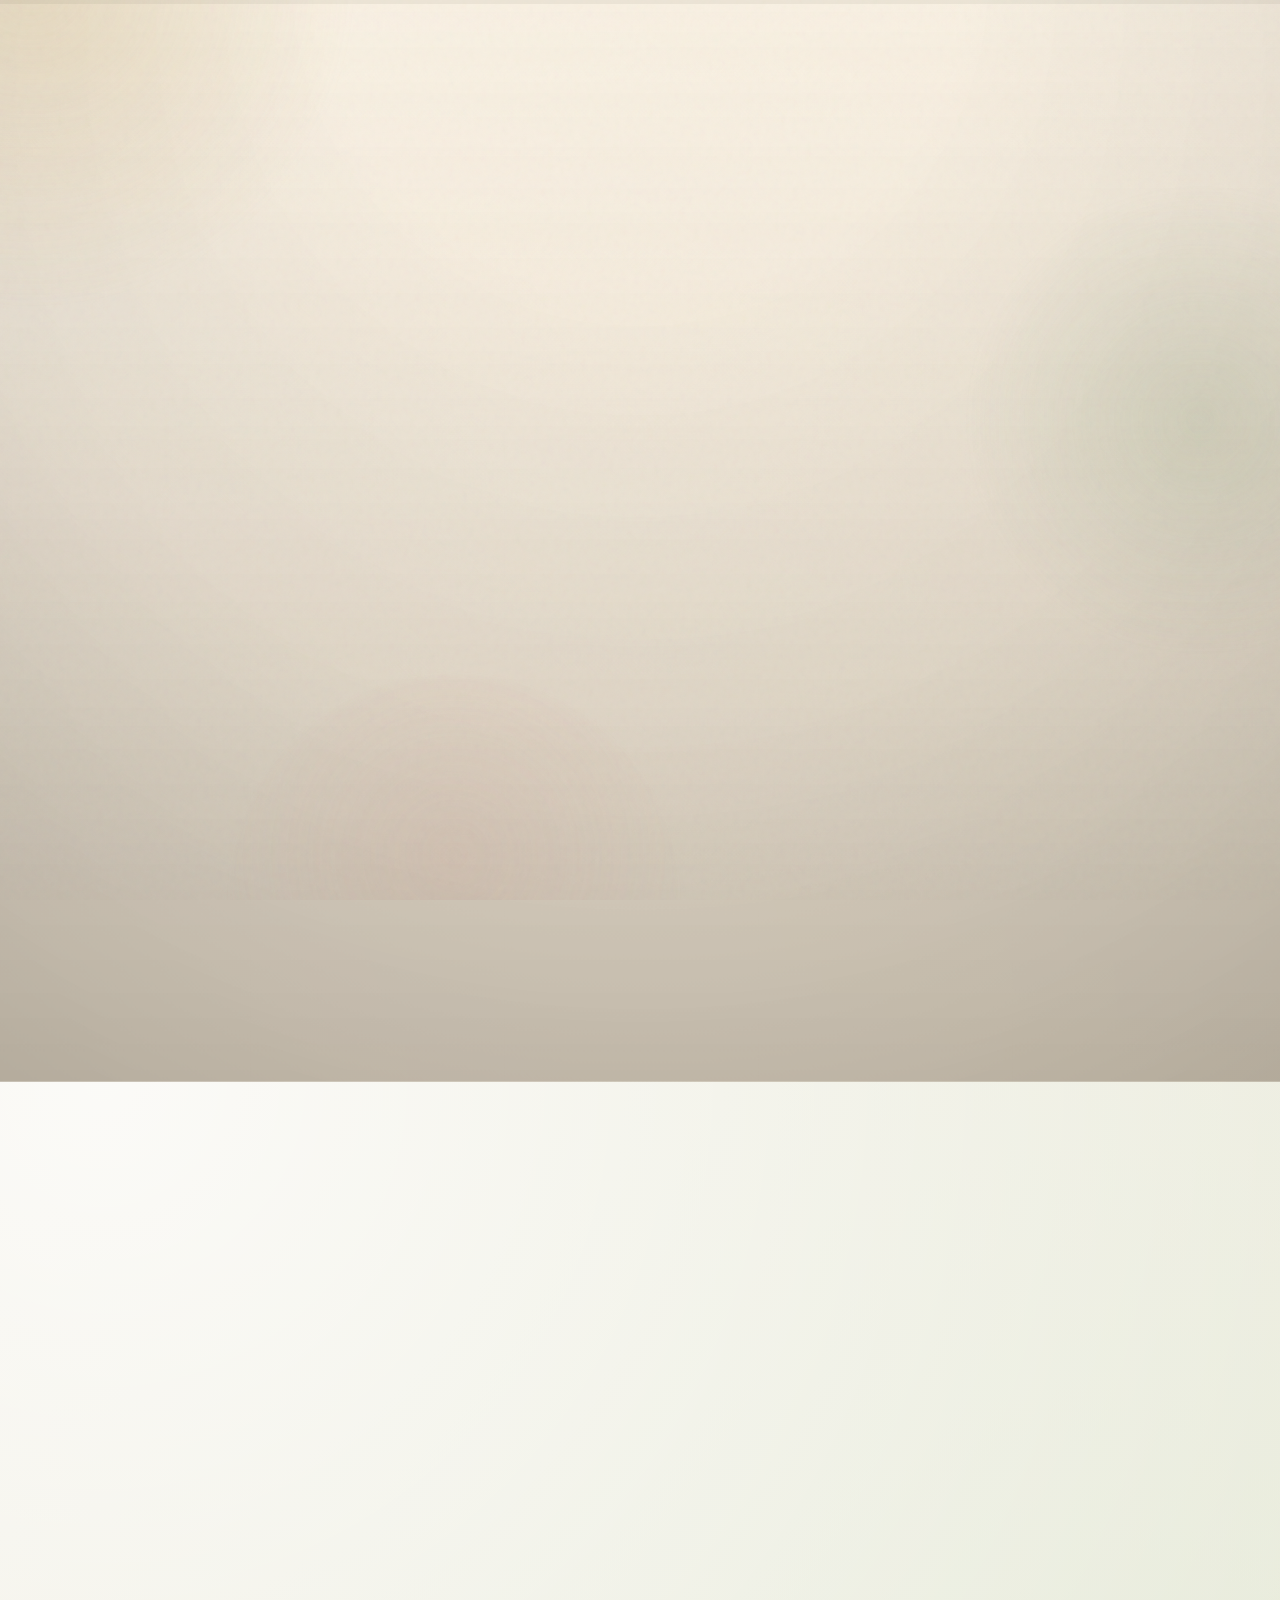
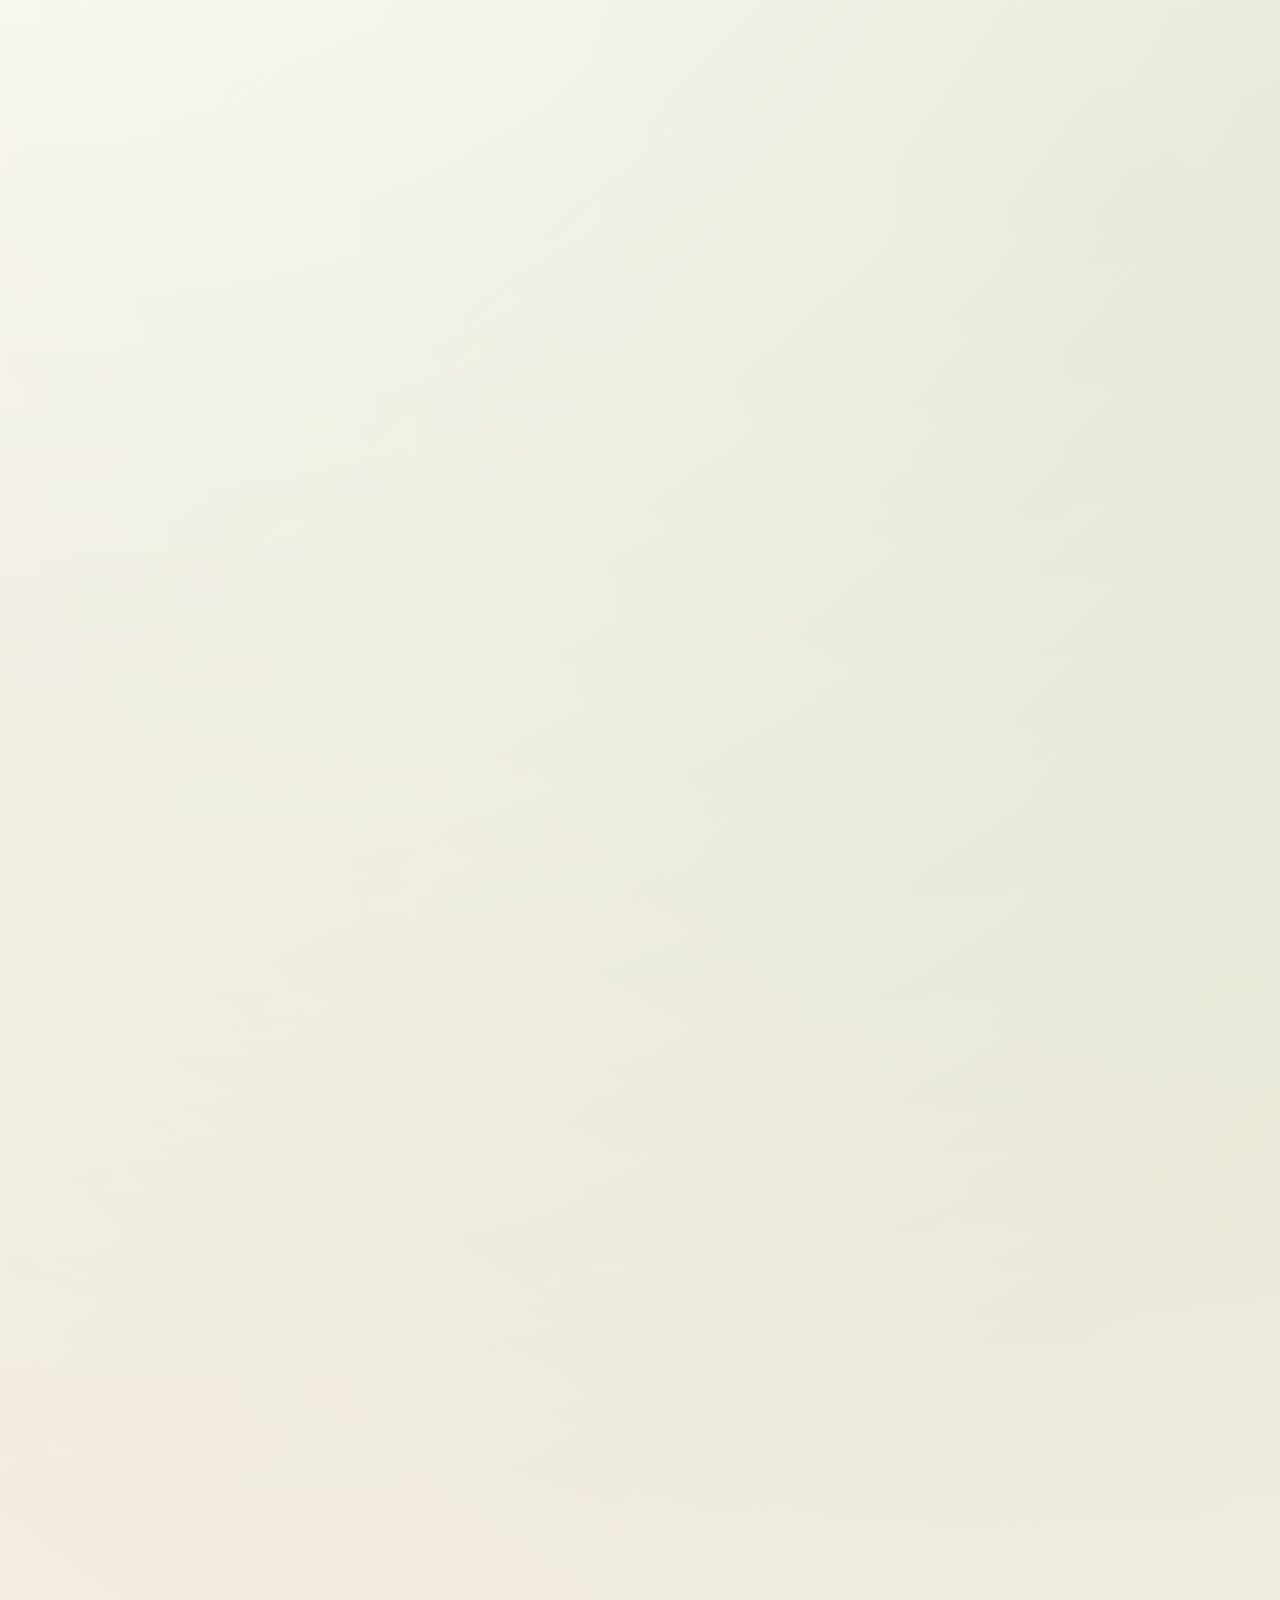
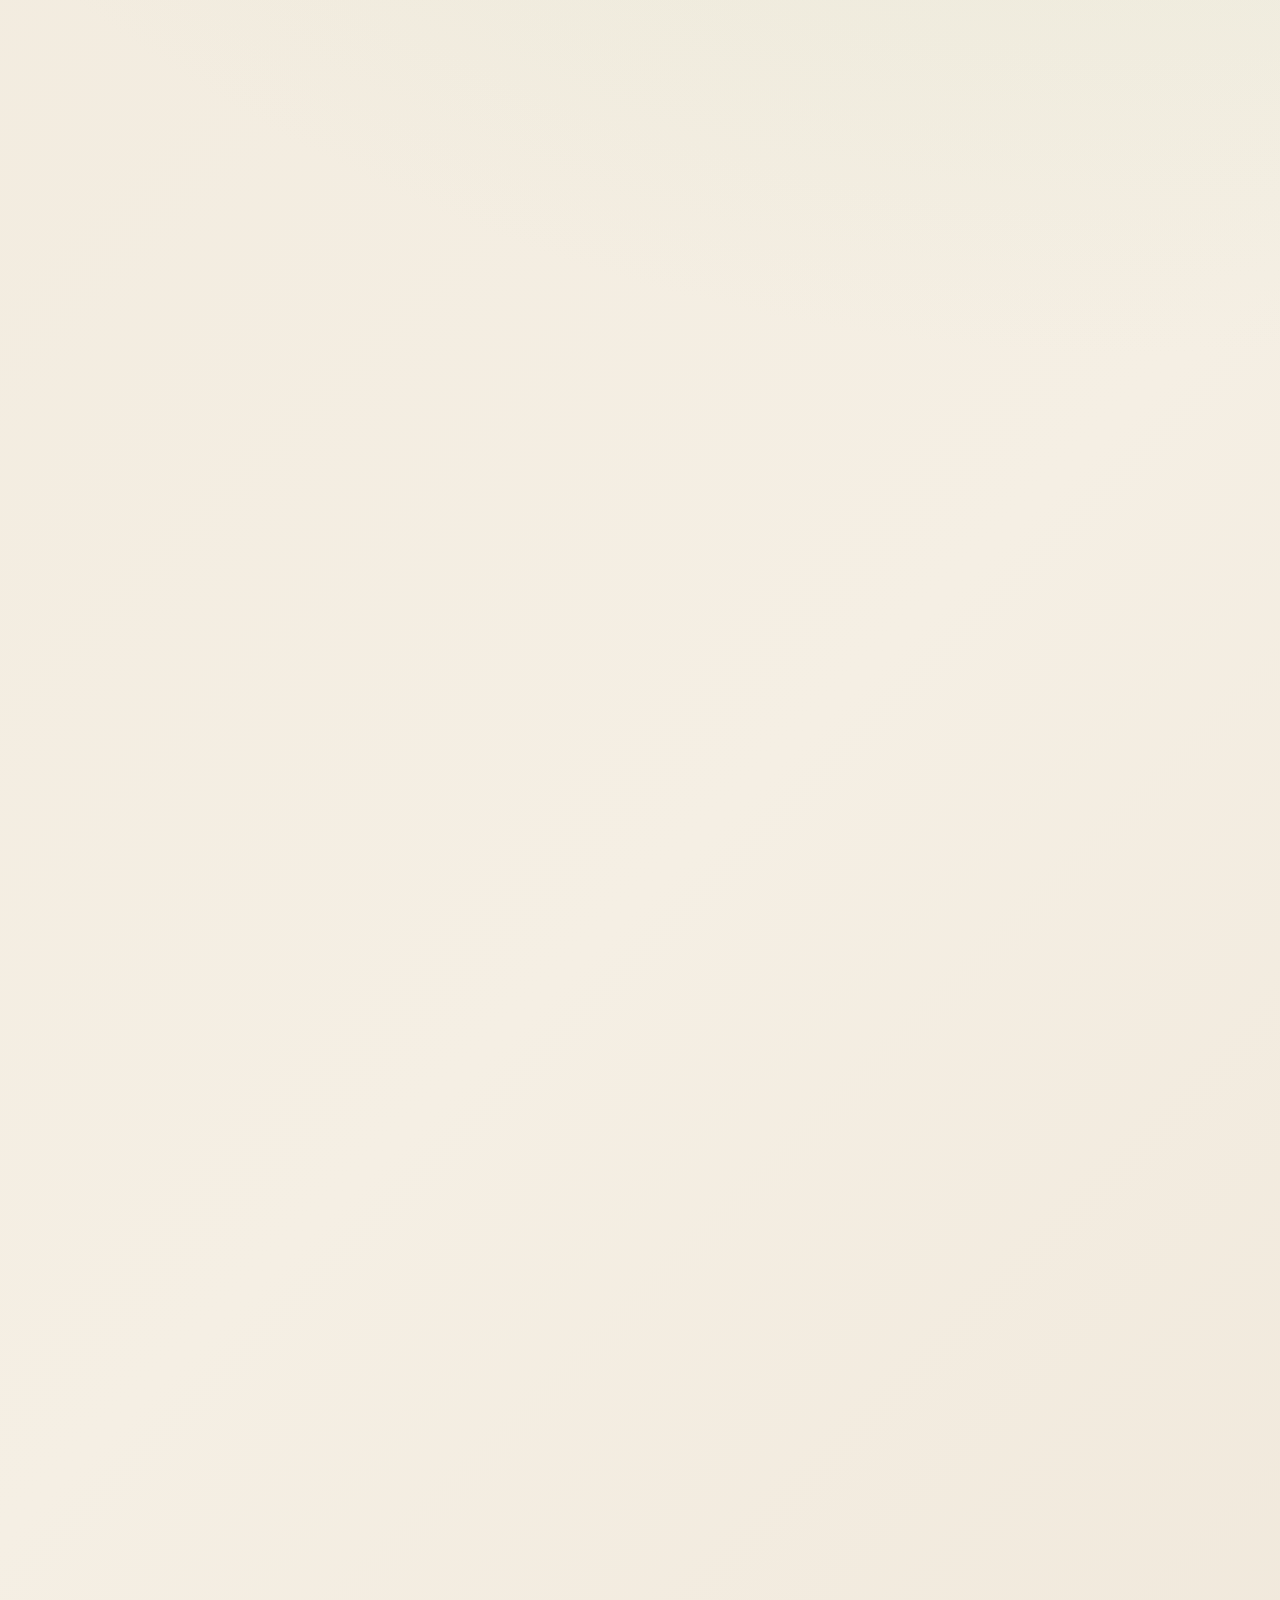
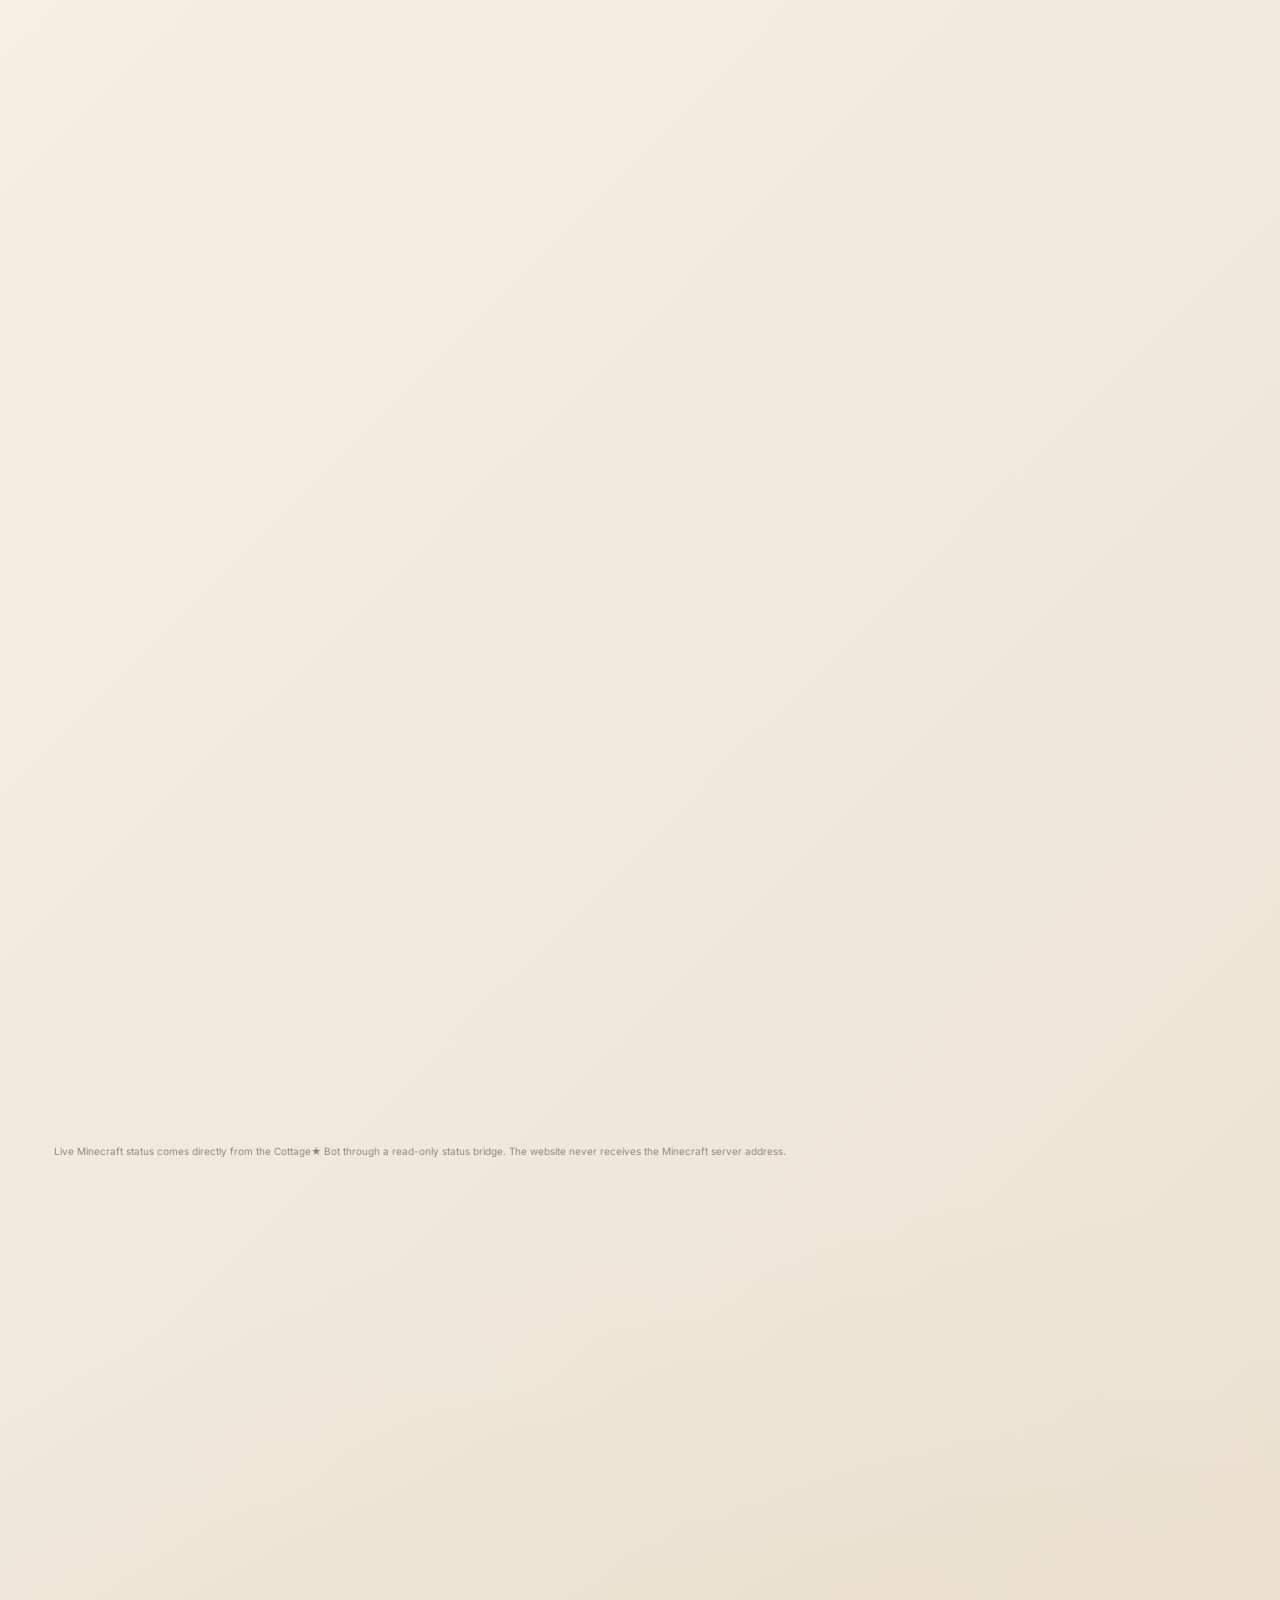
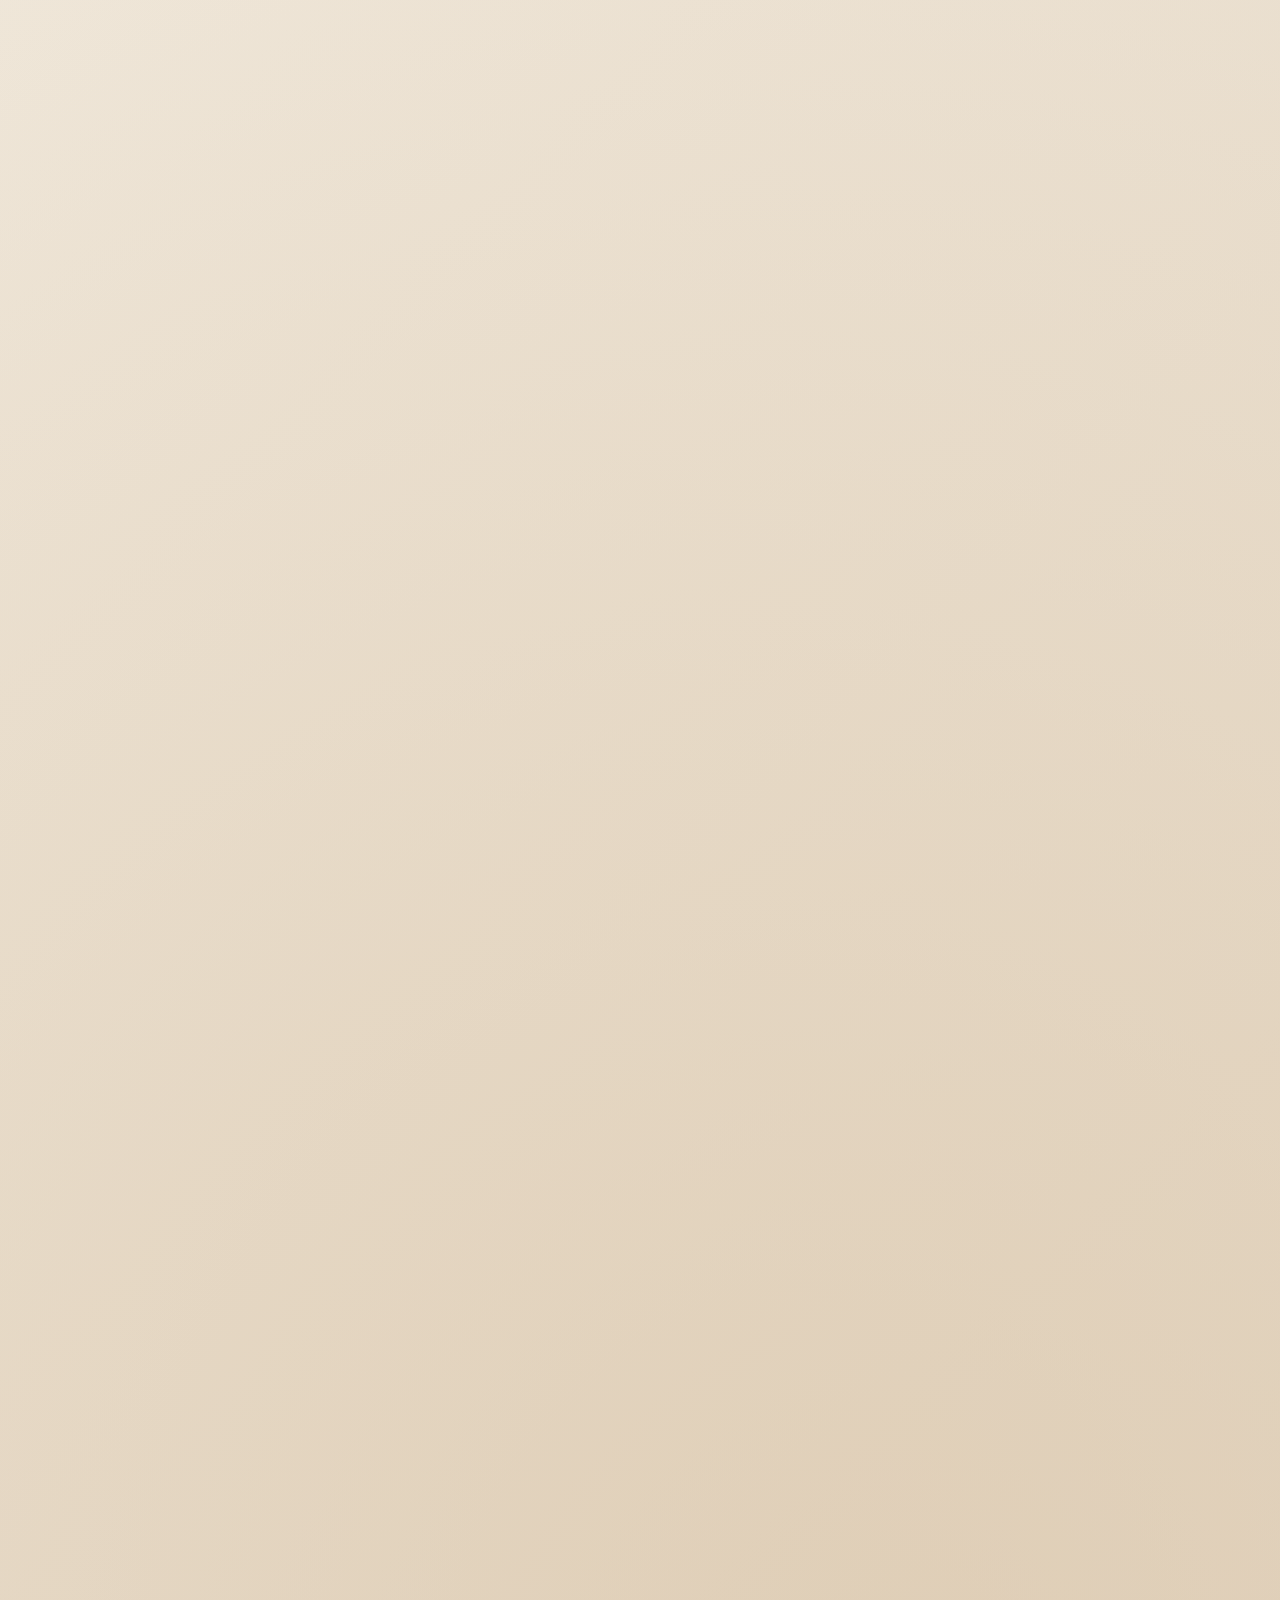
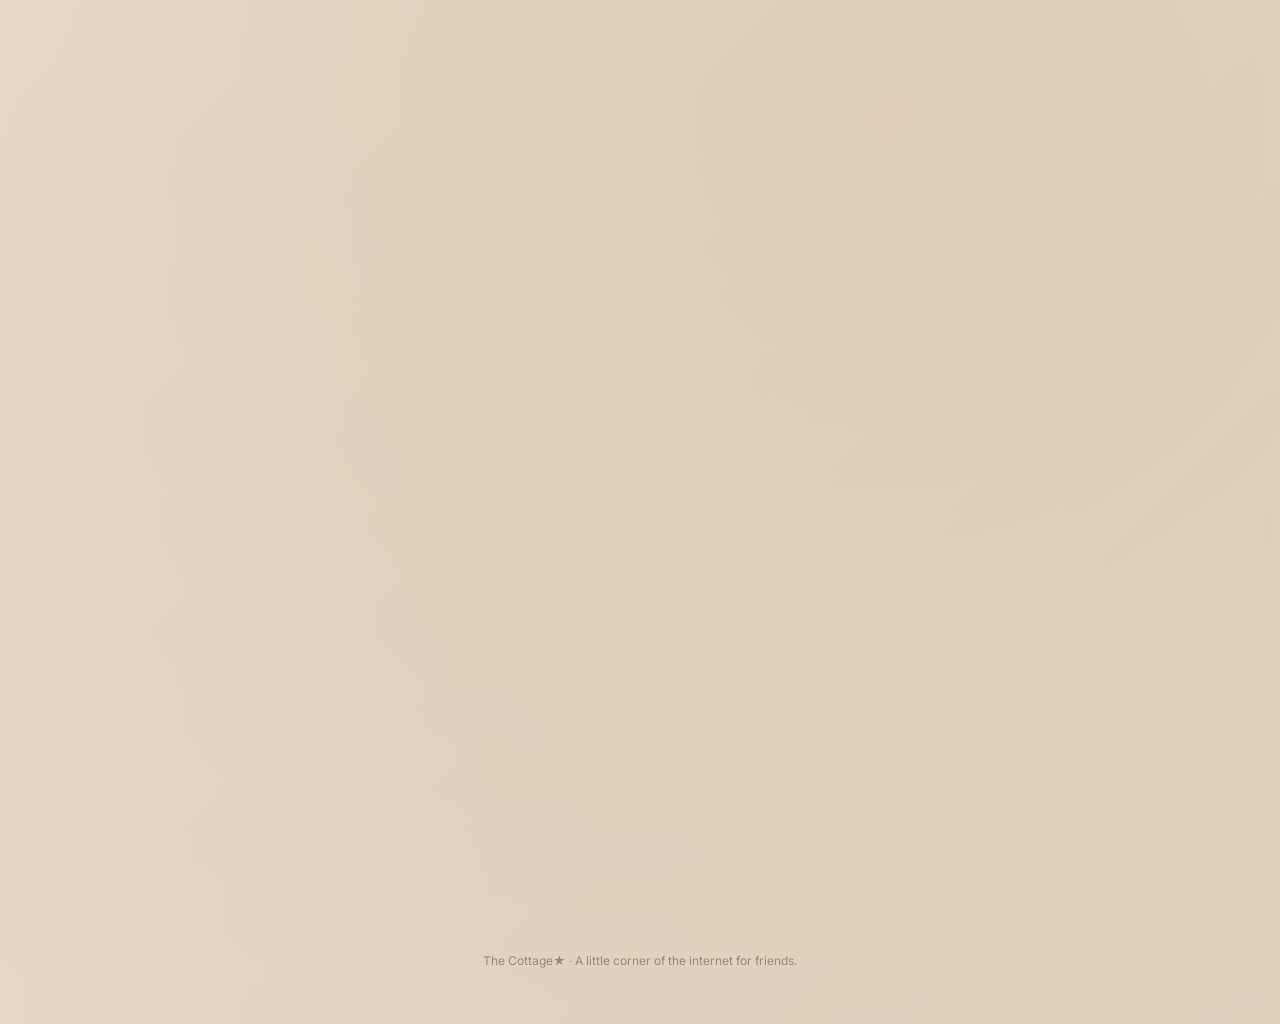
==== index.html @ e82a9387 "Fix literal newline in homepage head" ====
<!DOCTYPE html>
<html lang="en">
<head>
<meta charset="UTF-8"><meta name="viewport" content="width=device-width, initial-scale=1.0">
<meta name="description" content="The Cottage★ — an invite-only community of online friends.">
<meta name="theme-color" content="#efe7d7">
<meta name="cottage-status-api" content="https://the-cottage-bot.wisp.uno/api/status">
<meta property="og:title" content="The Cottage★"><meta property="og:description" content="A little corner of the internet for friends."><meta property="og:image" content="IMG_8048-modified.png">
<title>The Cottage★ — A Little Corner of the Internet</title>
<link rel="icon" type="image/png" href="IMG_8048-modified.png">
<link rel="preconnect" href="https://fonts.googleapis.com"><link rel="preconnect" href="https://fonts.gstatic.com" crossorigin>
<link href="https://fonts.googleapis.com/css2?family=Inter:wght@400;500;600;700;800&display=swap" rel="stylesheet">
<link rel="stylesheet" href="cottage.css">
</head>
<body>
<div class="page-bg" aria-hidden="true"></div><div class="orb-layer" aria-hidden="true"><div class="orb one"></div><div class="orb two"></div><div class="orb three"></div></div><div class="cursor-glow" aria-hidden="true"></div><div class="progress" aria-hidden="true"><span></span></div>
<div class="shell">
<nav class="topnav reveal" style="--delay:40ms"><a class="brand-mini" href="index.html"><img src="IMG_8048-modified.png" alt=""><span>The Cottage★</span></a><div class="navlinks"><a href="#about">About</a><a href="#life">Life</a><a href="#bot">Bot</a><a href="gallery.html">Gallery</a><a href="#smp">SMP</a><a href="#join" class="nav-pill">Join the Discord</a></div></nav>
<header class="hero"><div class="hero-inner">
<div class="hero-kicker reveal" style="--delay:100ms">Invite-only community</div>
<div class="hero-logo reveal" style="--delay:160ms"><img src="IMG_8048.jpg" alt="The Cottage★ logo"></div>
<h1 class="reveal" style="--delay:220ms"><span>The Cottage★</span></h1>
<p class="hero-copy reveal" style="--delay:280ms">A little corner of the internet for friends.<br>A private community where people from different places come together to <strong>talk, hang out, play, and make memories.</strong></p>
<div class="hero-actions reveal" style="--delay:360ms"><a class="btn primary" href="https://the-cottage.onrender.com/">Come inside <span class="arrow">→</span></a><a class="btn secondary" href="#about">Get to know the Cottage</a></div>
<p class="hero-note reveal" style="--delay:430ms">The Cottage★ is the home. The SMP is the backyard.</p>
</div></header>
<section class="section home-section" id="about">
  <div class="section-head reveal">
    <div><div class="eyebrow">The home</div><h2>What is The Cottage★?</h2></div>
    <p class="section-intro">Not a public server. Not a numbers game. A private corner of the internet built around the people who are here.</p>
  </div>

  <div class="paper story-card story-deep reveal" data-tilt style="--delay:120ms">
    <div class="story-grid">
      <div class="story-copy story-copy-deep">
        <div class="story-label reveal" style="--delay:180ms">It starts with the people.</div>
        <p class="reveal" style="--delay:220ms">The Cottage★ is primarily a friend group — an invite-only Discord community made up of people from different backgrounds, places, cultures, and parts of life.</p>
        <p class="reveal" style="--delay:290ms">There isn't one thing everyone comes here for. We talk, call, share random things, play games, disappear for a while, come back, and generally spend time together. Some days are loud. Some days are quiet. Both still count.</p>
        <p class="reveal" style="--delay:360ms">Minecraft is one of the things we do together, but it isn't the definition of the community. Someone can be a huge part of The Cottage★ without ever opening Minecraft.</p>

        <div class="story-emphasis reveal" style="--delay:430ms">
          <span>THE COTTAGE★</span>
          <strong>Belonging doesn't require a specific activity.</strong>
        </div>
      </div>

      <div class="home-map reveal-right" style="--delay:260ms">
        <div class="home-map-ring ring-one"></div>
        <div class="home-map-ring ring-two"></div>
        <div class="home-core"><span>The Cottage★</span><small>the home</small></div>
        <div class="home-node node-people"><span>People</span><small>the center</small></div>
        <div class="home-node node-friends"><span>Friendships</span><small>the reason</small></div>
        <div class="home-node node-shared"><span>Shared things</span><small>games, calls, memories</small></div>
        <div class="home-orbit-dot"></div>
      </div>
    </div>

    <div class="pullquote reveal" style="--delay:500ms">
      <strong>A place for the people first.<br>Everything else grows from that.</strong>
    </div>
  </div>

  <div class="home-transition" aria-hidden="true">
    <span class="transition-line"></span>
    <span class="transition-dot dot-a"></span>
    <span class="transition-dot dot-b"></span>
    <span class="transition-dot dot-c"></span>
    <span class="transition-label">and then, naturally, we do things together</span>
  </div>
</section>
<section class="section cottage-rooms-section" id="rooms">
  <div class="section-head reveal">
    <div><div class="eyebrow">How the Cottage works</div><h2>One home. A few rooms.</h2></div>
    <p class="section-intro">The Cottage★ stays the same place wherever you are — Discord is home, the SMP is the backyard, and everything else is simply another way to spend time together.</p>
  </div>
  <div class="room-map paper reveal">
    <div class="room-map-intro">
      <span class="room-map-kicker">THE HOUSE</span>
      <strong>Choose a room.</strong>
      <p>Tap a room to see what it is for. Nothing here is a requirement.</p>
    </div>
    <div class="room-map-grid">
      <button class="room-card active" type="button" data-room="home">
        <span class="room-number">01</span><span class="room-symbol">⌂</span><strong>The Cottage★</strong><small>The home</small>
      </button>
      <button class="room-card" type="button" data-room="discord">
        <span class="room-number">02</span><span class="room-symbol">◌</span><strong>Discord</strong><small>Where people meet</small>
      </button>
      <button class="room-card" type="button" data-room="smp">
        <span class="room-number">03</span><span class="room-symbol">▧</span><strong>The SMP</strong><small>The backyard</small>
      </button>
      <button class="room-card" type="button" data-room="other">
        <span class="room-number">04</span><span class="room-symbol">+</span><strong>Everything else</strong><small>Games, calls, memories</small>
      </button>
    </div>
    <div class="room-detail" aria-live="polite">
      <div class="room-detail-label">01 · THE HOME</div>
      <h3>The people are the center.</h3>
      <p>There is no activity you have to do to belong here. The Cottage★ is the group first.</p>
      <a class="room-detail-link" href="#about">Read the story →</a>
    </div>
  </div>
</section>

<section class="section moments-section" id="moments">
  <div class="section-head reveal">
    <div><div class="eyebrow">Little moments</div><h2>The people behind the Cottage.</h2></div>
    <p class="section-intro">Not every memory happened in Minecraft. These are small pieces of the games, art, and moments that make the community feel lived-in.</p>
  </div>
  <div class="moment-strip">
    <figure class="moment-frame reveal" style="--delay:40ms">
      <img class="moment-image" src="Media/Roblox%20Moment%201.jpg" alt="A Roblox moment from The Cottage★" loading="lazy">
      <figcaption>A little moment from before the backyard.</figcaption>
    </figure>
    <figure class="moment-frame reveal" style="--delay:100ms">
      <img class="moment-image" src="Media/Among%20us%20Moment%202.jpg" alt="An Among Us moment shared by the Cottage★ community" loading="lazy">
      <figcaption>Not everything happens in Minecraft.</figcaption>
    </figure>
    <figure class="moment-frame reveal" style="--delay:160ms">
      <img class="moment-image" src="Media/Gartic%20Phone%20Art%201.jpg" alt="Gartic Phone artwork made by the Cottage★ community" loading="lazy">
      <figcaption>Things we made just because we could.</figcaption>
    </figure>
  </div><div class="gallery-archive-link reveal"><a class="btn secondary" href="gallery.html">Browse the full gallery <span class="arrow">→</span></a></div>
</section>

<section class="section journal-section" id="journal">
  <div class="section-head reveal">
    <div><div class="eyebrow">Where it came from</div><h2>How the Cottage became home.</h2></div>
    <p class="section-intro">The Cottage★ grew from an older community, a friendship that survived a few difficult chapters, and the decision to build something new together.</p>
  </div>

  <div class="journal-line paper reveal">
    <article class="journal-entry journal-featured">
      <span>08/01/24</span>
      <div>
        <h3>The original community was created.</h3>
        <p>On 08/01/24, Mjay created the server that would eventually become part of The Cottage★'s history. Before it was known as The Cabin, it had an older name that is no longer remembered.</p>
        <p>The idea came after Mjay left another server following a fight with its owner. He decided to create a new community of his own, becoming the owner while Gree became co-owner.</p>
      </div>
    </article>

    <article class="journal-entry">
      <span>REVIVAL</span>
      <div>
        <h3>The old community came back.</h3>
        <p>Later, Gree brought up the idea of reviving the old server. The community was brought back and renamed The Cabin, giving the group a fresh start while keeping the friendships that had formed around it.</p>
      </div>
    </article>

    <article class="journal-entry journal-recruitment">
      <span>THE PEOPLE</span>
      <div>
        <h3>Uxer and Cosmic were found through Rate My Avatar.</h3>
        <p>After the server was revived, the group wanted to recruit new people. Gree found the Roblox game <em>Rate My Avatar</em> and used it to meet potential members.</p>
        <p>Uxer and Cosmic were among the first and most important members recruited from that same game, becoming part of the early group that kept the community active.</p>
      </div>
    </article>

    <article class="journal-entry journal-turn">
      <span>THE BREAK</span>
      <div>
        <h3>Then the owners fell out.</h3>
        <p>Months later, Mjay, Gree, and Kelly had a serious falling-out. Mjay removed Gree and Kelly from the Cabin, along with other people who were close to them.</p>
        <p>Gree and Kelly decided to build something of their own — a new server they hoped could become something even better than the Cabin.</p>
      </div>
    </article>

    <article class="journal-entry journal-cottage">
      <span>07/26/25</span>
      <div>
        <h3>The Cottage★ was created.</h3>
        <p>On 07/26/25, The Cottage★ was created. Kelly became the owner, while Gree and Gree's sister became co-owners.</p>
        <p>For a little while, the split was still very real. There was even a joking early rule that Mjay was not allowed in the Cottage. It was very much a “we are still mad” era.</p>
      </div>
    </article>

    <article class="journal-entry">
      <span>AFTER</span>
      <div>
        <h3>The fight ended. The family stayed.</h3>
        <p>A few days later, Gree, Kelly, and Mjay forgave each other. The cousins became family again, and the reason for the new server no longer needed to be a feud.</p>
        <p>Mjay eventually decided to retire from being the owner, and the group chose to move forward together in the Cottage.</p>
      </div>
    </article>

    <article class="journal-entry journal-now">
      <span>NOW</span>
      <div>
        <h3>And the story keeps going.</h3>
        <p>The Cottage★ is now more than the server that came after the Cabin. It is the home built by the people who stayed, returned, forgave each other, met new friends, and kept making memories together.</p>
      </div>
    </article>
  </div>
</section>

<section class="section live-section" id="live">
  <div class="live-panel paper reveal">
    <div class="live-copy"><div class="eyebrow">Right now</div><h2>Is the Cottage awake?</h2><p class="live-message">Checking the local connection…</p><div class="live-meta"><span class="live-dot"></span><span class="live-state">Checking</span><span class="live-time">just now</span></div></div>
    <div class="live-orbit" aria-hidden="true"><span></span><span></span><span></span><strong>LIVE</strong></div>
  </div>
  <p class="live-note">Live Minecraft status comes directly from the Cottage★ Bot through a read-only status bridge. The website never receives the Minecraft server address.</p>
</section>

<section class="section life-section" id="life"><div class="section-head reveal"><div><div class="eyebrow">Daily life</div><h2>What do we actually do?</h2></div><p class="section-intro">Nothing here is mandatory. The fun comes from having people around, not from checking boxes.</p></div>
<div class="activity-grid">
<article class="activity reveal" data-tilt style="--delay:40ms"><div class="activity-icon">&#x1F3A7;</div><h3>Talk</h3><p>Random conversations, serious conversations, memes, updates, and the occasional “why are we still awake?” moment.</p></article>
<article class="activity reveal" data-tilt style="--delay:100ms"><div class="activity-icon">◌</div><h3>Hang out</h3><p>Calls, quiet company, shared time, and being around people even when nobody has anything particularly important to say.</p></article>
<article class="activity reveal" data-tilt style="--delay:160ms"><div class="activity-icon">✦</div><h3>Play</h3><p>Minecraft is one of the things we do together, alongside whatever other games or activities happen to stick.</p></article>
<article class="activity reveal" data-tilt style="--delay:220ms"><div class="activity-icon">♡</div><h3>Make memories</h3><p>Inside jokes, screenshots, projects, events, stories, and all the small moments that slowly become part of the group.</p></article>
</div></section>
<section class="section bot-section" id="bot">
  <div class="section-head reveal">
    <div><div class="eyebrow">Behind the scenes</div><h2>The Cottage★ Bot</h2></div>
    <p class="section-intro">A little piece of infrastructure that helps the community and the server run smoothly — while staying in the background where it belongs.</p>
  </div>
  <div class="bot-showcase paper reveal">
    <div class="bot-intro">
      <div class="bot-avatar"><img src="IMG_8048-modified.png" alt="The Cottage★ Bot"></div>
      <div>
        <div class="bot-status">THE COTTAGE★ · BOT</div>
        <h3>Quietly keeping the home running.</h3>
        <p>The Cottage★ bot handles the little things in the background so the people can stay in the foreground. It is useful without trying to become the main character.</p><div class="bot-mood"><span></span><strong>Usually somewhere in the background.</strong></div>
      </div>
    </div>
    <div class="bot-feature-grid bot-public-grid">
      <article class="bot-feature reveal" style="--delay:80ms"><span class="bot-command">/afk</span><h4>AFK status</h4><p>Let friends know when you're away, keep an AFK reason, and clear it when you're back.</p></article>
      <article class="bot-feature reveal" style="--delay:150ms"><span class="bot-command">/status</span><h4>Server status</h4><p>Check whether the Cottage★ SMP is connected, starting, running, or offline.</p></article>
      <article class="bot-feature reveal" style="--delay:220ms"><span class="bot-command">/summarize</span><h4>Conversation summary</h4><p>Turn a busy stretch of community chat into a quick summary so nobody has to catch up from the beginning.</p></article>
    </div>
  </div>
</section>

<section class="section backyard" id="smp"><div class="backyard-card reveal" data-parallax=".025"><div class="backyard-content"><div class="backyard-badge">The backyard · Chapter 1 • Season 5</div><h2>The Cottage★ SMP</h2><p>A shared Minecraft world created for members who want somewhere to play together. Hardcore survival, quality-of-life features, Java + Bedrock support, and a lot of room to make our own little stories.</p><div class="hero-actions" style="justify-content:flex-start"><a class="btn secondary" href="smp.html">Explore the backyard <span class="arrow">→</span></a></div></div></div></section>
<section class="section" id="join"><div class="paper invite-card reveal"><div class="invite-copy"><div class="eyebrow">Come hang out</div><h2>The door is open.</h2><p>The Cottage★ is invite-only, with Discord as the main home for the community. Minecraft is just one of the rooms you can wander into.</p><div class="hero-actions" style="justify-content:flex-start"><a class="btn primary" href="https://the-cottage.onrender.com/">Join the Discord <span class="arrow">→</span></a></div></div><div class="widget-frame"><iframe src="https://discord.com/widget?id=1398568016915992667&theme=dark" allowtransparency="true" frameborder="0" sandbox="allow-popups allow-popups-to-escape-sandbox allow-same-origin allow-scripts" title="The Cottage★ Discord widget"></iframe></div></div></section>
<footer class="footer">The Cottage★ · A little corner of the internet for friends.</footer>
<div class="entrance-screen" aria-hidden="true"><div class="entrance-mark"><img src="IMG_8048-modified.png" alt=""><span>The Cottage★</span><small>come inside</small></div></div><div class="offline-banner" role="status" aria-live="polite"><span class="offline-dot"></span><span>You appear to be offline. Some live pieces may be unavailable.</span></div></div><script src="cottage.js"></script>
</body></html>
---- cottage.css ----
/* The Cottage★ — warm visual system */
:root{
  --bg:#efe7d7;--paper:rgba(255,251,243,.78);--paper-strong:rgba(255,253,248,.92);
  --ink:#2d2923;--muted:#6f665a;--soft:#948979;--sage:#7f936f;--sage-dark:#55644a;
  --gold:#c9a968;--rose:#c78f82;--line:rgba(73,61,48,.14);
  --shadow:0 28px 80px rgba(72,57,38,.18);--shadow-soft:0 14px 38px rgba(72,57,38,.13);
  --ease:cubic-bezier(.16,1,.3,1);
}
*{box-sizing:border-box}html{scroll-behavior:smooth}
body{margin:0;min-height:100vh;overflow-x:hidden;font-family:Inter,ui-sans-serif,system-ui,-apple-system,BlinkMacSystemFont,"Segoe UI",sans-serif;color:var(--ink);
background:radial-gradient(circle at 8% 12%,rgba(255,255,255,.82),transparent 26%),radial-gradient(circle at 88% 20%,rgba(205,220,189,.58),transparent 24%),radial-gradient(circle at 70% 90%,rgba(214,191,160,.5),transparent 26%),linear-gradient(135deg,#eee6d7,#f5efe4 46%,#e4d7c5)}
body::before{content:"";position:fixed;inset:0;pointer-events:none;z-index:50;opacity:.2;background-image:url("data:image/svg+xml,%3Csvg viewBox='0 0 160 160' xmlns='http://www.w3.org/2000/svg'%3E%3Cfilter id='n'%3E%3CfeTurbulence type='fractalNoise' baseFrequency='.85' numOctaves='4' stitchTiles='stitch'/%3E%3C/filter%3E%3Crect width='100%25' height='100%25' filter='url(%23n)' opacity='.18'/%3E%3C/svg%3E");mix-blend-mode:multiply}
a{color:inherit}.page-bg{position:fixed;inset:-15%;z-index:-4;pointer-events:none;background:linear-gradient(rgba(246,240,229,.60),rgba(236,225,207,.74)),url("2C58F125-5521-4799-A848-55533DF42A82.gif") center/cover no-repeat;filter:saturate(.72) sepia(.12);transform:scale(1.08);animation:heroDrift 22s ease-in-out infinite alternate}
.page-bg::after{content:"";position:absolute;inset:0;background:radial-gradient(circle at 50% 12%,transparent 0 22%,rgba(36,30,24,.08) 52%,rgba(36,30,24,.32) 100%),linear-gradient(180deg,rgba(249,243,233,.12),rgba(215,199,176,.42))}
.orb-layer{position:fixed;inset:0;z-index:-2;pointer-events:none;overflow:hidden}.orb{position:absolute;border-radius:50%;filter:blur(2px);opacity:.46;mix-blend-mode:multiply}.orb.one{width:34rem;height:34rem;top:-14rem;left:-11rem;background:radial-gradient(circle at 38% 38%,rgba(201,169,104,.48),transparent 68%);animation:orbOne 17s ease-in-out infinite}.orb.two{width:30rem;height:30rem;right:-10rem;top:20%;background:radial-gradient(circle at 50% 50%,rgba(127,147,111,.42),transparent 69%);animation:orbTwo 20s ease-in-out infinite}.orb.three{width:28rem;height:28rem;left:18%;bottom:-14rem;background:radial-gradient(circle at 50% 40%,rgba(199,143,130,.30),transparent 70%);animation:orbThree 23s ease-in-out infinite}
.progress{position:fixed;top:0;left:0;right:0;height:4px;z-index:100;background:rgba(63,51,39,.06)}.progress span{display:block;width:0;height:100%;border-radius:999px;background:linear-gradient(90deg,var(--sage),var(--gold),var(--rose));box-shadow:0 0 18px rgba(127,147,111,.45)}
.shell{width:min(1180px,calc(100% - 36px));margin:0 auto}.topnav{position:sticky;top:14px;z-index:40;margin-top:18px;display:flex;align-items:center;justify-content:space-between;gap:16px;padding:10px 12px;border:1px solid rgba(255,255,255,.55);border-radius:20px;background:rgba(252,248,239,.62);backdrop-filter:blur(22px) saturate(1.2);box-shadow:0 12px 40px rgba(74,58,40,.11)}
.brand-mini{display:inline-flex;align-items:center;gap:10px;text-decoration:none;font-weight:800;letter-spacing:-.03em}.brand-mini img{width:40px;height:40px;border-radius:12px;object-fit:cover;box-shadow:0 6px 16px rgba(58,44,31,.16)}.navlinks{display:flex;align-items:center;gap:6px}.navlinks a{text-decoration:none;font-size:13px;font-weight:700;color:var(--muted);padding:10px 12px;border-radius:11px;transition:transform .35s var(--ease),color .35s var(--ease),background .35s var(--ease)}.navlinks a:hover{transform:translateY(-2px);color:var(--ink);background:rgba(255,255,255,.52)}.nav-pill{background:var(--ink)!important;color:#fff!important;box-shadow:0 10px 24px rgba(45,41,35,.2)}
.hero{position:relative;min-height:calc(100vh - 100px);display:grid;place-items:center;padding:88px 0 120px}.hero-inner{width:min(920px,100%);text-align:center}.hero-kicker{display:inline-flex;align-items:center;gap:8px;padding:8px 12px;border:1px solid rgba(92,75,56,.13);border-radius:999px;background:rgba(255,252,245,.48);backdrop-filter:blur(12px);color:var(--muted);font-size:11px;font-weight:800;letter-spacing:.16em;text-transform:uppercase;box-shadow:0 10px 26px rgba(80,63,44,.08)}.hero-kicker::before{content:"";width:7px;height:7px;border-radius:50%;background:var(--sage);box-shadow:0 0 0 5px rgba(127,147,111,.13),0 0 18px rgba(127,147,111,.48);animation:pulseDot 2.8s ease-in-out infinite}
.hero-logo{position:relative;width:132px;height:132px;margin:26px auto 24px}.hero-logo::before{content:"";position:absolute;inset:-18px;border-radius:42px;background:radial-gradient(circle,rgba(255,255,255,.78),rgba(255,255,255,0) 66%);animation:halo 5s ease-in-out infinite}.hero-logo img{position:relative;z-index:1;width:100%;height:100%;object-fit:cover;border-radius:34px;border:1px solid rgba(255,255,255,.8);box-shadow:0 28px 55px rgba(70,54,37,.18),0 0 60px rgba(255,255,255,.36);animation:logoBreath 5.5s ease-in-out infinite}
.hero h1{margin:0;font-size:clamp(58px,10vw,108px);line-height:.93;letter-spacing:-.075em;font-weight:800}.hero h1 span{display:inline-block;background:linear-gradient(135deg,#27231f 10%,#5f6f52 48%,#b38d55 82%);-webkit-background-clip:text;background-clip:text;color:transparent;filter:drop-shadow(0 8px 22px rgba(68,53,35,.10))}
.hero-copy{max-width:720px;margin:28px auto 0;color:var(--muted);font-size:clamp(16px,2vw,20px);line-height:1.75}.hero-copy strong{color:var(--ink)}.hero-actions{display:flex;justify-content:center;flex-wrap:wrap;gap:12px;margin-top:30px}.btn{position:relative;display:inline-flex;align-items:center;justify-content:center;gap:10px;min-height:48px;padding:0 20px;border:1px solid rgba(63,51,39,.13);border-radius:15px;text-decoration:none;font-size:13px;font-weight:800;overflow:hidden;isolation:isolate;transition:transform .42s var(--ease),box-shadow .42s var(--ease),background .42s var(--ease)}.btn::before{content:"";position:absolute;inset:-2px;z-index:-2;background:linear-gradient(110deg,transparent 18%,rgba(255,255,255,.75) 48%,transparent 76%);transform:translateX(-130%)}.btn:hover::before{animation:buttonSweep .9s var(--ease) forwards}.btn:hover{transform:translateY(-5px) rotateX(2deg);box-shadow:0 18px 36px rgba(61,48,34,.18)}.btn.primary{background:#302b25;color:#fff;box-shadow:0 14px 28px rgba(48,43,37,.20)}.btn.secondary{background:rgba(255,252,244,.58);color:var(--ink);backdrop-filter:blur(10px)}.btn .arrow{transition:transform .35s var(--ease)}.btn:hover .arrow{transform:translateX(5px)}.hero-note{margin-top:18px;font-size:12px;color:var(--soft)}
.section{position:relative;padding:110px 0}.section-head{display:flex;justify-content:space-between;gap:30px;align-items:end;margin-bottom:34px}.eyebrow{font-size:11px;letter-spacing:.18em;text-transform:uppercase;font-weight:800;color:var(--sage-dark);margin-bottom:10px}.section h2{margin:0;font-size:clamp(34px,6vw,62px);line-height:1;letter-spacing:-.055em}.section-intro{max-width:430px;color:var(--muted);line-height:1.7;font-size:15px;margin:0}
.paper{background:linear-gradient(145deg,rgba(255,253,248,.78),rgba(247,240,226,.68));border:1px solid rgba(255,255,255,.8);box-shadow:var(--shadow);backdrop-filter:blur(20px) saturate(1.08);border-radius:32px}.story-card{position:relative;padding:48px;overflow:hidden}.story-card::before{content:"";position:absolute;width:220px;height:220px;right:-90px;top:-90px;border-radius:50%;background:radial-gradient(circle,rgba(201,169,104,.24),transparent 72%);animation:storyGlow 8s ease-in-out infinite}.story-grid{display:grid;grid-template-columns:1.15fr .85fr;gap:26px;align-items:stretch}.story-copy p{color:var(--muted);font-size:16px;line-height:1.85;margin:0 0 18px}.story-copy p:last-child{margin-bottom:0}.pullquote{display:flex;align-items:flex-end;padding:28px;border-radius:24px;min-height:280px;background:linear-gradient(145deg,rgba(61,53,44,.90),rgba(86,101,73,.86));color:#fff;box-shadow:0 20px 50px rgba(50,42,33,.18);overflow:hidden;position:relative}.pullquote::before{content:"“";position:absolute;top:-28px;right:14px;font-family:Georgia,serif;font-size:190px;line-height:1;opacity:.08}.pullquote strong{display:block;max-width:360px;font-size:clamp(24px,3vw,36px);line-height:1.1;letter-spacing:-.04em}
.activity-grid{display:grid;grid-template-columns:repeat(4,1fr);gap:14px}.activity{min-height:220px;padding:24px;border-radius:24px;background:rgba(255,252,245,.58);border:1px solid rgba(255,255,255,.75);box-shadow:var(--shadow-soft);transform-style:preserve-3d;transition:transform .55s var(--ease),box-shadow .55s var(--ease),background .55s var(--ease)}.activity:hover{transform:translateY(-10px) rotateX(3deg) rotateY(-3deg);box-shadow:0 28px 55px rgba(71,56,38,.17);background:rgba(255,253,248,.82)}.activity-icon{width:46px;height:46px;display:grid;place-items:center;border-radius:15px;background:linear-gradient(145deg,#f7eee1,#dfe8d8);border:1px solid rgba(255,255,255,.8);box-shadow:0 10px 22px rgba(79,62,42,.11);font-size:18px}.activity h3{margin:24px 0 8px;font-size:18px}.activity p{margin:0;color:var(--muted);line-height:1.65;font-size:13px}
.backyard-card{position:relative;min-height:580px;padding:64px;display:grid;align-items:end;border-radius:36px;background:linear-gradient(180deg,rgba(48,43,37,.04),rgba(48,43,37,.75)),linear-gradient(120deg,rgba(255,247,233,.12),rgba(152,174,129,.26)),url("2C58F125-5521-4799-A848-55533DF42A82.gif") center/cover;border:1px solid rgba(255,255,255,.65);box-shadow:0 30px 90px rgba(57,44,31,.25);color:#fff;isolation:isolate}.backyard-card::after{content:"";position:absolute;inset:0;z-index:-1;background:radial-gradient(circle at 76% 20%,rgba(255,231,178,.36),transparent 20%),linear-gradient(180deg,transparent 15%,rgba(31,28,23,.78) 90%)}.backyard-content{max-width:680px}.backyard-badge{display:inline-block;padding:8px 11px;border-radius:999px;background:rgba(255,255,255,.13);border:1px solid rgba(255,255,255,.22);backdrop-filter:blur(10px);font-size:10px;font-weight:800;letter-spacing:.15em;text-transform:uppercase}.backyard h2{margin:18px 0 16px;color:#fff}.backyard p{margin:0;color:rgba(255,255,255,.78);max-width:650px;line-height:1.75}.backyard .btn.secondary{background:rgba(255,255,255,.12);color:#fff;border-color:rgba(255,255,255,.20)}
.invite-card{padding:42px;display:grid;grid-template-columns:.9fr 1.1fr;gap:34px;align-items:center}.invite-copy h2{margin:0 0 14px;font-size:clamp(32px,5vw,54px);letter-spacing:-.055em}.invite-copy p{margin:0;color:var(--muted);line-height:1.75}.widget-frame{padding:10px;border-radius:28px;background:rgba(49,43,36,.07);border:1px solid rgba(49,43,36,.08)}.widget-frame iframe{display:block;width:100%;height:440px;border:0;border-radius:20px}
.footer{padding:40px 0 56px;text-align:center;color:var(--soft);font-size:12px}.footer strong{color:var(--ink)}
.smp-hero{min-height:78vh;padding:86px 0 70px;display:grid;place-items:center}.smp-hero-card{position:relative;width:100%;min-height:650px;padding:62px;border-radius:40px;overflow:hidden;color:#fff;display:grid;align-items:end;background:linear-gradient(140deg,rgba(44,38,30,.18),rgba(44,38,30,.82)),url("2C58F125-5521-4799-A848-55533DF42A82.gif") center/cover;box-shadow:0 34px 100px rgba(57,44,31,.27);border:1px solid rgba(255,255,255,.50)}.smp-hero-card::before{content:"";position:absolute;inset:-30%;background:conic-gradient(from 0deg,transparent,rgba(255,255,255,.12),transparent 24%,rgba(198,169,109,.12),transparent 44%);animation:slowSpin 24s linear infinite}.smp-hero-card>*{position:relative}.smp-hero-title{max-width:760px}.smp-hero-title .eyebrow{color:#ddd4c3}.smp-hero-title h1{font-size:clamp(54px,9vw,104px);line-height:.92;letter-spacing:-.07em;margin:0 0 20px}.smp-hero-title p{max-width:650px;color:rgba(255,255,255,.80);font-size:17px;line-height:1.72;margin:0}.smp-facts{display:grid;grid-template-columns:repeat(4,1fr);gap:12px;margin-top:26px}.fact{padding:17px;border-radius:18px;background:rgba(255,255,255,.10);border:1px solid rgba(255,255,255,.16);backdrop-filter:blur(12px)}.fact span{display:block;color:rgba(255,255,255,.60);font-size:10px;text-transform:uppercase;letter-spacing:.12em;font-weight:800;margin-bottom:7px}.fact strong{font-size:13px}
.feature-showcase{display:grid;grid-template-columns:repeat(12,1fr);gap:14px}.feature-card{position:relative;min-height:210px;padding:24px;border-radius:24px;background:linear-gradient(145deg,rgba(255,253,248,.74),rgba(246,237,222,.58));border:1px solid rgba(255,255,255,.82);box-shadow:var(--shadow-soft);overflow:hidden;transition:transform .55s var(--ease),box-shadow .55s var(--ease),background .55s var(--ease)}.feature-card:nth-child(1),.feature-card:nth-child(6),.feature-card:nth-child(11){grid-column:span 7}.feature-card:nth-child(2),.feature-card:nth-child(3),.feature-card:nth-child(4),.feature-card:nth-child(5),.feature-card:nth-child(7),.feature-card:nth-child(8),.feature-card:nth-child(9),.feature-card:nth-child(10),.feature-card:nth-child(12),.feature-card:nth-child(13),.feature-card:nth-child(14),.feature-card:nth-child(15),.feature-card:nth-child(16){grid-column:span 5}.feature-card:hover{transform:translateY(-8px) scale(1.012);box-shadow:0 24px 60px rgba(71,56,38,.15);background:rgba(255,253,249,.90)}.feature-card::after{content:"";position:absolute;width:130px;height:130px;right:-42px;bottom:-48px;border-radius:50%;background:radial-gradient(circle,rgba(127,147,111,.18),transparent 70%);transition:transform .7s var(--ease)}.feature-card:hover::after{transform:scale(1.45)}.feature-card .tag{display:inline-flex;padding:6px 8px;border-radius:999px;background:rgba(127,147,111,.10);color:var(--sage-dark);font-size:9px;letter-spacing:.13em;text-transform:uppercase;font-weight:800}.feature-card h3{margin:18px 0 8px;font-size:19px}.feature-card p{margin:0;color:var(--muted);line-height:1.7;font-size:13px}.feature-card p+p{margin-top:10px}.code{display:inline-block;padding:4px 7px;border-radius:7px;background:rgba(48,43,37,.07);color:var(--ink);font-family:ui-monospace,SFMono-Regular,Consolas,monospace;font-size:11px}
.rules{padding:42px}.rules-list{display:grid;grid-template-columns:1fr 1fr;gap:12px;margin-top:24px}.rule{padding:20px;border-radius:20px;background:rgba(255,252,245,.52);border:1px solid rgba(255,255,255,.72)}.rule strong{display:block;font-size:14px;margin-bottom:8px}.rule p{margin:0;color:var(--muted);font-size:13px;line-height:1.7}.notice{padding:18px 20px;margin-top:20px;border-radius:18px;color:var(--muted);background:rgba(127,147,111,.08);border:1px solid rgba(127,147,111,.13);line-height:1.7;font-size:13px}
.reveal{opacity:0;transform:translateY(40px) scale(.985);transition:opacity .9s var(--ease),transform .9s var(--ease);transition-delay:var(--delay,0ms)}.reveal.in{opacity:1;transform:none}.reveal-left{opacity:0;transform:translateX(-44px);transition:opacity .9s var(--ease),transform .9s var(--ease);transition-delay:var(--delay,0ms)}.reveal-left.in{opacity:1;transform:none}.reveal-right{opacity:0;transform:translateX(44px);transition:opacity .9s var(--ease),transform .9s var(--ease);transition-delay:var(--delay,0ms)}.reveal-right.in{opacity:1;transform:none}
[data-tilt]{transform-style:preserve-3d;will-change:transform}[data-tilt]>*{transform:translateZ(18px)}.cursor-glow{position:fixed;left:0;top:0;width:280px;height:280px;margin:-140px 0 0 -140px;border-radius:50%;pointer-events:none;z-index:60;opacity:0;background:radial-gradient(circle,rgba(255,255,255,.34),rgba(255,255,255,0) 70%);mix-blend-mode:screen;transition:opacity .3s ease}.cursor-glow.on{opacity:.75}
@keyframes heroDrift{from{transform:scale(1.08) translate3d(-.8%,0,0)}to{transform:scale(1.12) translate3d(.8%,-.8%,0)}}@keyframes orbOne{0%,100%{transform:translate3d(0,0,0)}50%{transform:translate3d(60px,35px,0) scale(1.08)}}@keyframes orbTwo{0%,100%{transform:translate3d(0,0,0)}50%{transform:translate3d(-45px,-30px,0) scale(1.05)}}@keyframes orbThree{0%,100%{transform:translate3d(0,0,0)}50%{transform:translate3d(35px,-50px,0) scale(1.06)}}@keyframes pulseDot{0%,100%{box-shadow:0 0 0 5px rgba(127,147,111,.13),0 0 16px rgba(127,147,111,.40)}50%{box-shadow:0 0 0 9px rgba(127,147,111,.07),0 0 28px rgba(127,147,111,.58)}}@keyframes halo{0%,100%{transform:scale(.95);opacity:.65}50%{transform:scale(1.12);opacity:1}}@keyframes logoBreath{0%,100%{transform:translateY(0) rotate(-1deg)}50%{transform:translateY(-8px) rotate(1deg)}}@keyframes buttonSweep{to{transform:translateX(340%)}}@keyframes storyGlow{0%,100%{transform:scale(1);opacity:.65}50%{transform:scale(1.24);opacity:1}}@keyframes slowSpin{to{transform:rotate(360deg)}}
@media(max-width:980px){.activity-grid{grid-template-columns:1fr 1fr}.story-grid,.invite-card{grid-template-columns:1fr}.feature-card:nth-child(n){grid-column:span 6}}
@media(max-width:700px){.shell{width:min(100% - 22px,1180px)}.topnav{top:8px;border-radius:16px}.navlinks a:not(.nav-pill){display:none}.hero{min-height:auto;padding:76px 0 90px}.hero h1{font-size:clamp(52px,16vw,82px)}.hero-logo{width:106px;height:106px}.section{padding:78px 0}.section-head{display:block}.section-intro{margin-top:14px}.story-card,.backyard-card,.invite-card,.rules{padding:26px}.activity-grid{grid-template-columns:1fr}.activity{min-height:180px}.backyard-card{min-height:520px}.smp-hero{padding:46px 0}.smp-hero-card{min-height:570px;padding:28px}.smp-facts{grid-template-columns:1fr 1fr}.feature-card:nth-child(n){grid-column:span 12}.rules-list{grid-template-columns:1fr}.widget-frame iframe{height:480px}.cursor-glow{display:none}}
@media(prefers-reduced-motion:reduce){html{scroll-behavior:auto}*,*::before,*::after{animation-duration:.01ms!important;animation-iteration-count:1!important;transition-duration:.01ms!important}.reveal,.reveal-left,.reveal-right{opacity:1;transform:none}}


/* Deeper Home section */
.home-section{padding-top:120px;padding-bottom:70px}
.story-deep{padding:52px;overflow:hidden}
.story-copy-deep{position:relative;z-index:2}
.story-label{display:inline-flex;align-items:center;gap:10px;margin-bottom:18px;color:var(--sage-dark);font-size:11px;font-weight:800;letter-spacing:.16em;text-transform:uppercase}
.story-label::before{content:"";width:28px;height:1px;background:linear-gradient(90deg,var(--gold),transparent)}
.story-copy-deep p{max-width:680px}
.story-emphasis{
  margin-top:30px;padding:20px 22px;border-left:2px solid var(--gold);
  background:linear-gradient(90deg,rgba(201,169,104,.10),transparent);
  border-radius:0 16px 16px 0;
}
.story-emphasis span{display:block;color:var(--soft);font-size:9px;font-weight:800;letter-spacing:.16em;margin-bottom:7px}
.story-emphasis strong{display:block;font-size:clamp(19px,2.5vw,28px);line-height:1.2;letter-spacing:-.03em}

.home-map{
  position:relative;min-height:430px;border-radius:30px;overflow:hidden;
  background:radial-gradient(circle at 50% 50%,rgba(255,255,255,.78),rgba(239,231,215,.24) 48%,rgba(127,147,111,.08) 100%);
  border:1px solid rgba(255,255,255,.74);
  box-shadow:inset 0 0 70px rgba(127,147,111,.06);
}
.home-map::before{
  content:"";position:absolute;inset:18px;border-radius:24px;
  border:1px dashed rgba(91,77,59,.10);
  animation:mapPulse 5.5s ease-in-out infinite;
}
.home-map-ring{position:absolute;left:50%;top:50%;border:1px solid rgba(127,147,111,.18);border-radius:50%;transform:translate(-50%,-50%)}
.ring-one{width:210px;height:210px;animation:ringSpin 18s linear infinite}
.ring-two{width:320px;height:320px;border-color:rgba(201,169,104,.16);animation:ringSpinReverse 26s linear infinite}
.home-core,.home-node{
  position:absolute;display:grid;place-items:center;text-align:center;border-radius:50%;
  border:1px solid rgba(255,255,255,.85);backdrop-filter:blur(12px);
  box-shadow:0 18px 38px rgba(71,56,38,.12);
}
.home-core{left:50%;top:50%;width:142px;height:142px;transform:translate(-50%,-50%);background:linear-gradient(145deg,rgba(61,53,44,.94),rgba(86,101,73,.90));color:#fff;z-index:3;animation:coreFloat 5s ease-in-out infinite}
.home-core span{font-size:16px;font-weight:800;letter-spacing:-.03em}.home-core small,.home-node small{font-size:9px;letter-spacing:.10em;text-transform:uppercase;opacity:.68}
.home-node{width:102px;height:102px;padding:12px;z-index:4;background:rgba(255,253,248,.80);color:var(--ink);animation:nodeFloat 5.5s ease-in-out infinite}
.home-node span{font-size:12px;font-weight:800}.home-node small{color:var(--soft)}
.node-people{left:9%;top:19%;animation-delay:-1.2s}.node-friends{right:9%;top:20%;animation-delay:-2.8s}.node-shared{left:50%;bottom:6%;transform:translateX(-50%);animation-delay:-4s}
.home-orbit-dot{position:absolute;left:50%;top:8%;width:8px;height:8px;border-radius:50%;background:var(--gold);box-shadow:0 0 0 7px rgba(201,169,104,.10),0 0 22px rgba(201,169,104,.45);animation:orbitDot 12s linear infinite;transform-origin:0 208px}

.home-transition{
  position:relative;height:170px;display:flex;align-items:center;justify-content:center;
  overflow:hidden;
}
.transition-line{
  position:absolute;left:10%;right:10%;top:50%;height:1px;
  background:linear-gradient(90deg,transparent,rgba(127,147,111,.0) 12%,rgba(127,147,111,.38) 45%,rgba(201,169,104,.38) 55%,transparent 88%);
  transform:scaleX(.15);transform-origin:center;opacity:.0;
  transition:transform 1.4s var(--ease),opacity 1.1s var(--ease);
}
.home-transition.in .transition-line{transform:scaleX(1);opacity:1}
.transition-dot{position:absolute;top:calc(50% - 4px);width:8px;height:8px;border-radius:50%;background:var(--sage);opacity:.0;box-shadow:0 0 0 6px rgba(127,147,111,.10)}
.home-transition.in .transition-dot{animation:transitionDot 1.8s var(--ease) forwards}
.dot-a{left:25%;animation-delay:.15s}.dot-b{left:50%;background:var(--gold);animation-delay:.35s}.dot-c{left:75%;background:var(--rose);animation-delay:.55s}
.transition-label{
  position:relative;padding:9px 14px;border-radius:999px;
  background:rgba(255,252,245,.68);border:1px solid rgba(255,255,255,.74);
  backdrop-filter:blur(12px);color:var(--soft);font-size:10px;font-weight:800;letter-spacing:.10em;text-transform:uppercase;
  opacity:0;transform:translateY(10px) scale(.96);transition:opacity .8s var(--ease) .7s,transform .8s var(--ease) .7s;
}
.home-transition.in .transition-label{opacity:1;transform:none}

.life-section{padding-top:70px}

@keyframes mapPulse{0%,100%{opacity:.45;transform:scale(.985)}50%{opacity:1;transform:scale(1)}}
@keyframes ringSpin{to{transform:translate(-50%,-50%) rotate(360deg)}}
@keyframes ringSpinReverse{to{transform:translate(-50%,-50%) rotate(-360deg)}}
@keyframes coreFloat{0%,100%{transform:translate(-50%,-50%) translateY(0)}50%{transform:translate(-50%,-50%) translateY(-7px)}}
@keyframes nodeFloat{0%,100%{translate:0 0}50%{translate:0 -8px}}
@keyframes orbitDot{from{transform:rotate(0deg) translateY(0)}to{transform:rotate(360deg) translateY(0)}}
@keyframes transitionDot{0%{opacity:0;transform:scale(.4)}40%,80%{opacity:1;transform:scale(1)}100%{opacity:0;transform:scale(.65)}}

@media(max-width:980px){
  .story-deep{padding:36px}.home-map{min-height:360px}
}
@media(max-width:700px){
  .home-section{padding-bottom:30px}.story-deep{padding:24px}.home-map{min-height:340px;margin-top:8px}
  .node-people{left:5%;top:14%}.node-friends{right:5%;top:14%}.node-shared{bottom:5%}
  .home-core{width:122px;height:122px}.ring-one{width:180px;height:180px}.ring-two{width:270px;height:270px}
  .home-transition{height:130px}.transition-line{left:4%;right:4%}.transition-label{font-size:8px;letter-spacing:.07em;text-align:center}
}


/* Feature directory */
.feature-directory{display:grid;gap:34px}
.feature-group{
  padding:28px;border-radius:30px;
  background:rgba(255,252,245,.38);
  border:1px solid rgba(255,255,255,.56);
  box-shadow:0 18px 50px rgba(72,57,38,.08);
  overflow:hidden;
}
.feature-group-head{display:flex;align-items:flex-start;gap:16px;margin-bottom:20px}
.feature-group-index{
  display:grid;place-items:center;flex:0 0 42px;width:42px;height:42px;border-radius:14px;
  background:linear-gradient(145deg,rgba(127,147,111,.16),rgba(201,169,104,.13));
  color:var(--sage-dark);font-size:11px;font-weight:900;letter-spacing:.08em;
  border:1px solid rgba(255,255,255,.72);
}
.feature-group-kicker{color:var(--sage-dark);font-size:10px;font-weight:900;letter-spacing:.15em;text-transform:uppercase;margin-bottom:4px}
.feature-group-head h3{margin:0;font-size:22px;letter-spacing:-.03em}
.feature-group .feature-showcase{grid-template-columns:repeat(12,1fr)}
.feature-group .feature-card{grid-column:span 6!important;min-height:190px}
.feature-group .feature-card:only-child{grid-column:span 12!important}
.feature-group .feature-card:nth-child(3):last-child{grid-column:span 6!important}
.bot-section{padding-top:70px}
.bot-showcase{
  position:relative;padding:36px;overflow:hidden;
  background:linear-gradient(145deg,rgba(255,253,248,.84),rgba(239,232,217,.70));
}
.bot-showcase::before{
  content:"";position:absolute;width:340px;height:340px;right:-130px;top:-160px;border-radius:50%;
  background:radial-gradient(circle,rgba(127,147,111,.20),transparent 70%);
  animation:storyGlow 9s ease-in-out infinite;
}
.bot-intro{position:relative;z-index:2;display:flex;align-items:center;gap:20px;margin-bottom:28px}
.bot-avatar{
  flex:0 0 72px;width:72px;height:72px;display:grid;place-items:center;border-radius:22px;
  background:linear-gradient(145deg,#302b25,#647457);color:#fff;font-size:28px;font-weight:900;
  box-shadow:0 18px 34px rgba(52,44,36,.18);animation:botFloat 5s ease-in-out infinite;
}
.bot-status{font-size:9px;font-weight:900;letter-spacing:.16em;color:var(--sage-dark);margin-bottom:7px}
.bot-intro h3{margin:0 0 7px;font-size:clamp(22px,3vw,32px);letter-spacing:-.04em}
.bot-intro p{margin:0;color:var(--muted);font-size:14px;line-height:1.7;max-width:720px}
.bot-feature-grid{position:relative;z-index:2;display:grid;grid-template-columns:repeat(5,1fr);gap:12px}
.bot-feature{
  min-height:190px;padding:20px;border-radius:20px;
  background:rgba(255,252,245,.56);border:1px solid rgba(255,255,255,.76);
  box-shadow:var(--shadow-soft);transition:transform .5s var(--ease),background .5s var(--ease),box-shadow .5s var(--ease)
}
.bot-feature:hover{transform:translateY(-8px);background:rgba(255,253,249,.88);box-shadow:0 24px 50px rgba(72,57,38,.14)}
.bot-command{display:inline-flex;padding:6px 8px;border-radius:8px;background:rgba(45,41,35,.07);font:800 10px ui-monospace,SFMono-Regular,Consolas,monospace;color:var(--ink)}
.bot-feature h4{margin:18px 0 7px;font-size:15px}.bot-feature p{margin:0;color:var(--muted);font-size:12.5px;line-height:1.65}
.backyard-card{overflow:hidden;clip-path:inset(0 round 36px)}
@keyframes botFloat{0%,100%{transform:translateY(0) rotate(-1deg)}50%{transform:translateY(-6px) rotate(1deg)}}
@media(max-width:980px){.bot-feature-grid{grid-template-columns:1fr 1fr}.feature-group .feature-card{grid-column:span 12!important}}
@media(max-width:700px){.bot-showcase{padding:24px}.bot-intro{align-items:flex-start}.bot-avatar{flex-basis:58px;width:58px;height:58px;border-radius:18px}.bot-feature-grid{grid-template-columns:1fr}.feature-group{padding:20px}.feature-group-head h3{font-size:19px}.backyard-card{clip-path:inset(0 round 28px)}}


/* Smoother motion pass */
:root{--motion-spring:cubic-bezier(.12,.88,.24,1);--motion-soft:cubic-bezier(.22,1,.36,1)}
html{scroll-padding-top:100px}
.reveal,.reveal-left,.reveal-right{
  filter:blur(8px);
  will-change:transform,opacity,filter;
}
.reveal.in,.reveal-left.in,.reveal-right.in{
  filter:blur(0);
}
.topnav{
  transition:background .6s var(--motion-soft),box-shadow .6s var(--motion-soft),transform .6s var(--motion-soft),border-color .6s var(--motion-soft);
}
.topnav.scrolled{
  background:rgba(255,250,241,.82);
  border-color:rgba(255,255,255,.9);
  box-shadow:0 18px 50px rgba(74,58,40,.16);
  transform:translateY(-2px);
}
.section-head .eyebrow{
  position:relative;
}
.section-head .eyebrow::after{
  content:"";
  display:block;
  width:0;
  height:1px;
  margin-top:7px;
  background:linear-gradient(90deg,var(--gold),transparent);
  transition:width .9s var(--motion-spring);
}
.section-head.in .eyebrow::after{width:54px}
.story-card,.activity,.bot-showcase,.backyard-card,.invite-card,.feature-group,.paper{
  transition:box-shadow .8s var(--motion-soft),border-color .8s var(--motion-soft),background .8s var(--motion-soft);
}
.story-card::after,.bot-showcase::after,.backyard-card::before,.invite-card::after{
  content:"";
  position:absolute;
  inset:0;
  pointer-events:none;
  border-radius:inherit;
  background:linear-gradient(110deg,transparent 0 42%,rgba(255,255,255,.24) 50%,transparent 58%);
  transform:translateX(-130%);
  opacity:.5;
}
.story-card:hover::after,.bot-showcase:hover::after,.invite-card:hover::after{
  animation:surfaceSweep 1.4s var(--motion-soft) forwards;
}
.activity::before,.bot-feature::before,.feature-card::before{
  content:"";
  position:absolute;
  inset:-1px;
  border-radius:inherit;
  pointer-events:none;
  background:linear-gradient(135deg,rgba(255,255,255,.55),transparent 30%,transparent 70%,rgba(127,147,111,.16));
  opacity:0;
  transition:opacity .5s ease;
}
.activity:hover::before,.bot-feature:hover::before,.feature-card:hover::before{opacity:1}
.bot-public-grid{grid-template-columns:repeat(2,minmax(0,1fr))}
.bot-feature{
  position:relative;
  overflow:hidden;
  transform:translateZ(0);
}
.bot-command{
  transition:transform .45s var(--motion-spring),background .45s var(--motion-spring),box-shadow .45s var(--motion-spring);
}
.bot-feature:hover .bot-command{
  transform:translateY(-2px) scale(1.04);
  background:rgba(127,147,111,.13);
  box-shadow:0 8px 18px rgba(72,57,38,.08);
}
.backyard-card{
  isolation:isolate;
}
.backyard-card::before{
  z-index:-1;
  background:
    radial-gradient(circle at 72% 24%,rgba(255,229,178,.22),transparent 18%),
    linear-gradient(110deg,transparent 15%,rgba(255,255,255,.10) 48%,transparent 68%);
  transform:translateX(-120%);
  animation:backyardSheen 12s ease-in-out infinite;
}
.backyard-content > *{
  transition:transform .8s var(--motion-spring),opacity .8s var(--motion-soft);
}
.backyard-card:hover .backyard-badge{transform:translateY(-4px)}
.backyard-card:hover h2{transform:translateY(-6px)}
.backyard-card:hover p{transform:translateY(-3px)}
.smp-hero-card{
  transform:translateZ(0);
  transition:transform 1s var(--motion-soft),box-shadow 1s var(--motion-soft);
}
.smp-hero-card:hover{
  transform:scale(1.008);
  box-shadow:0 42px 120px rgba(57,44,31,.31);
}
.feature-group{
  transform:translateZ(0);
  transition:transform .7s var(--motion-soft),box-shadow .7s var(--motion-soft),background .7s var(--motion-soft);
}
.feature-group:hover{
  transform:translateY(-3px);
  box-shadow:0 26px 60px rgba(72,57,38,.11);
}
.feature-group-index{
  transition:transform .6s var(--motion-spring),box-shadow .6s var(--motion-spring);
}
.feature-group:hover .feature-group-index{
  transform:rotate(6deg) scale(1.06);
  box-shadow:0 10px 22px rgba(72,57,38,.10);
}
.home-map-ring{will-change:transform}
.home-core,.home-node{transition:box-shadow .6s var(--motion-soft),background .6s var(--motion-soft)}
.home-map:hover .home-core{box-shadow:0 22px 48px rgba(71,56,38,.20)}
.home-map:hover .home-node{box-shadow:0 22px 44px rgba(71,56,38,.17)}
.home-map:hover .ring-one{animation-duration:10s}
.home-map:hover .ring-two{animation-duration:16s}
.transition-label{box-shadow:0 10px 28px rgba(72,57,38,.07)}
.footer{transition:opacity .7s ease,transform .7s var(--motion-soft)}
@keyframes surfaceSweep{to{transform:translateX(130%)}}
@keyframes backyardSheen{0%,62%,100%{transform:translateX(-120%);opacity:0}68%{opacity:1}86%{transform:translateX(120%);opacity:.7}90%{opacity:0}}
@media(max-width:700px){
  .topnav.scrolled{transform:none}
  .bot-public-grid{grid-template-columns:1fr}
}
@media(prefers-reduced-motion:reduce){
  .topnav.scrolled{transform:none}
  .story-card::after,.bot-showcase::after,.invite-card::after,.backyard-card::before{animation:none!important}
}


/* Cottage rooms / discovery / media / live states */
.cottage-rooms-section,.moments-section,.journal-section,.live-section{padding-top:88px}
.room-map{position:relative;padding:34px;overflow:hidden}
.room-map::before{content:"";position:absolute;inset:-30%;background:radial-gradient(circle at 70% 30%,rgba(127,147,111,.12),transparent 30%),radial-gradient(circle at 20% 80%,rgba(201,169,104,.10),transparent 28%);animation:roomBreath 11s ease-in-out infinite;pointer-events:none}
.room-map-intro,.room-map-grid,.room-detail{position:relative;z-index:1}
.room-map-intro{max-width:650px;margin-bottom:24px}
.room-map-kicker{display:block;color:var(--sage-dark);font-size:9px;font-weight:900;letter-spacing:.18em;margin-bottom:7px}
.room-map-intro strong{display:block;font-size:clamp(24px,4vw,40px);letter-spacing:-.045em}
.room-map-intro p{margin:8px 0 0;color:var(--muted);line-height:1.7;font-size:13px}
.room-map-grid{display:grid;grid-template-columns:repeat(4,1fr);gap:12px}
.room-card{position:relative;min-height:190px;padding:20px;text-align:left;border:1px solid rgba(255,255,255,.74);border-radius:24px;background:rgba(255,252,245,.48);color:var(--ink);cursor:pointer;box-shadow:var(--shadow-soft);transition:transform .6s var(--motion-spring),background .5s var(--motion-soft),box-shadow .6s var(--motion-soft),border-color .5s ease}
.room-card:hover{transform:translateY(-8px) rotate(-.5deg);background:rgba(255,253,249,.84);box-shadow:0 26px 55px rgba(72,57,38,.15)}
.room-card.active{background:linear-gradient(145deg,rgba(61,53,44,.95),rgba(86,101,73,.92));color:#fff;box-shadow:0 28px 70px rgba(61,53,44,.22);transform:translateY(-5px)}
.room-number{position:absolute;top:16px;right:17px;font:800 9px ui-monospace,SFMono-Regular,Consolas,monospace;opacity:.55}
.room-symbol{display:grid;place-items:center;width:48px;height:48px;border-radius:16px;background:rgba(255,255,255,.52);font-size:23px;margin-bottom:42px;transition:transform .5s var(--motion-spring)}
.room-card.active .room-symbol{background:rgba(255,255,255,.13)}
.room-card:hover .room-symbol{transform:rotate(8deg) scale(1.06)}
.room-card strong{display:block;font-size:16px;letter-spacing:-.03em}.room-card small{display:block;margin-top:5px;font-size:10px;opacity:.62}
.room-detail{margin-top:14px;padding:24px;border-radius:22px;background:rgba(255,253,248,.54);border:1px solid rgba(255,255,255,.68);min-height:150px}
.room-detail-label{font-size:9px;font-weight:900;letter-spacing:.16em;color:var(--sage-dark)}
.room-detail h3{margin:10px 0 6px;font-size:22px;letter-spacing:-.03em}.room-detail p{margin:0;max-width:700px;color:var(--muted);font-size:13px;line-height:1.7}.room-detail-link{display:inline-block;margin-top:12px;color:var(--sage-dark);font-size:11px;font-weight:800;text-decoration:none}
.moment-strip{display:grid;grid-template-columns:1.25fr 1fr 1fr;gap:14px}
.moment-frame{margin:0}.moment-placeholder{min-height:270px;border-radius:28px;padding:24px;display:flex;flex-direction:column;justify-content:flex-end;background:linear-gradient(145deg,rgba(65,56,47,.94),rgba(127,147,111,.72));color:#fff;box-shadow:var(--shadow);position:relative;overflow:hidden}
.moment-placeholder::before{content:"";position:absolute;inset:0;background:linear-gradient(120deg,transparent 20%,rgba(255,255,255,.15) 50%,transparent 75%);transform:translateX(-120%);animation:placeholderSweep 8s ease-in-out infinite}
.moment-placeholder span{font:800 10px ui-monospace,SFMono-Regular,Consolas,monospace;opacity:.55}.moment-placeholder strong{font-size:22px;letter-spacing:-.04em;margin-top:8px}.moment-placeholder small{margin-top:7px;opacity:.68;font-size:10px}.moment-placeholder code{font-family:ui-monospace,SFMono-Regular,Consolas,monospace}
.moment-frame figcaption,.smp-shot figcaption{padding:10px 4px 0;color:var(--muted);font-size:11px}
.journal-line{padding:30px 34px;position:relative;overflow:hidden}
.journal-line::before{content:"";position:absolute;left:51px;top:34px;bottom:34px;width:1px;background:linear-gradient(var(--gold),rgba(127,147,111,.08));}
.journal-entry{display:grid;grid-template-columns:54px 1fr;gap:20px;padding:16px 0;position:relative}.journal-entry>span{font:900 9px ui-monospace,SFMono-Regular,Consolas,monospace;color:var(--sage-dark);padding-top:5px}.journal-entry>div{padding-bottom:14px;border-bottom:1px solid rgba(73,61,48,.08)}.journal-entry:last-child>div{border-bottom:0}.journal-entry h3{margin:0 0 5px;font-size:17px}.journal-entry p{margin:0;color:var(--muted);font-size:13px;line-height:1.7}
.live-panel{position:relative;display:flex;align-items:center;justify-content:space-between;gap:30px;padding:34px;overflow:hidden}.live-copy{position:relative;z-index:2}.live-copy h2{margin:5px 0 8px;font-size:clamp(25px,4vw,40px);letter-spacing:-.045em}.live-message{margin:0;color:var(--muted);font-size:13px}.live-meta{display:flex;align-items:center;gap:8px;margin-top:15px;font-size:10px;color:var(--soft)}.live-dot{width:8px;height:8px;border-radius:50%;background:var(--sage);box-shadow:0 0 0 6px rgba(127,147,111,.11);animation:pulseDot 2.2s ease-in-out infinite}.live-state{font-weight:900;color:var(--sage-dark);letter-spacing:.06em;text-transform:uppercase}.live-orbit{width:160px;height:160px;position:relative;flex:0 0 160px;display:grid;place-items:center;border-radius:50%;border:1px solid rgba(127,147,111,.16);box-shadow:inset 0 0 40px rgba(127,147,111,.06)}.live-orbit::before,.live-orbit::after{content:"";position:absolute;border:1px solid rgba(201,169,104,.18);border-radius:50%}.live-orbit::before{inset:18px}.live-orbit::after{inset:40px}.live-orbit span{position:absolute;width:6px;height:6px;border-radius:50%;background:var(--gold);animation:liveOrbit 8s linear infinite;transform-origin:80px 0}.live-orbit span:nth-child(2){animation-duration:11s;animation-direction:reverse;background:var(--sage)}.live-orbit span:nth-child(3){animation-duration:14s;background:var(--rose)}.live-orbit strong{font-size:11px;letter-spacing:.18em}.live-note{margin:10px 4px 0;color:var(--soft);font-size:10px;line-height:1.6}
.smp-gallery{display:grid;grid-template-columns:1.35fr 1fr;gap:16px}.smp-shot{margin:0;position:relative;min-height:300px;border-radius:28px;overflow:hidden;background:rgba(255,252,245,.45);border:1px solid rgba(255,255,255,.7);box-shadow:var(--shadow-soft)}.smp-shot-wide{grid-row:span 2;min-height:620px}.smp-shot img{width:100%;height:100%;object-fit:cover;display:block;transition:transform 1.2s var(--motion-soft),filter 1s var(--motion-soft)}.smp-shot:hover img{transform:scale(1.045);filter:saturate(1.04)}.smp-shot-placeholder{position:absolute;inset:0;display:flex;flex-direction:column;justify-content:flex-end;padding:24px;background:linear-gradient(145deg,#4b4035,#7f936f);color:#fff}.smp-shot:not(.missing) .smp-shot-placeholder{display:none}.smp-shot-placeholder span{font:800 10px ui-monospace,SFMono-Regular,Consolas,monospace;opacity:.55}.smp-shot-placeholder strong{font-size:20px;margin-top:8px}.smp-shot-placeholder small{font-size:10px;opacity:.7;margin-top:5px}.smp-shot figcaption{position:absolute;left:18px;bottom:16px;color:#fff;background:rgba(32,28,24,.58);padding:7px 10px;border-radius:999px;backdrop-filter:blur(10px)}
.bot-mood{display:flex;align-items:center;gap:8px;margin-top:10px;color:var(--soft);font-size:10px}.bot-mood span{width:6px;height:6px;border-radius:50%;background:var(--sage);box-shadow:0 0 0 5px rgba(127,147,111,.09);animation:pulseDot 2.5s ease-in-out infinite}.bot-avatar img{width:46px;height:46px;object-fit:contain;border-radius:14px;filter:drop-shadow(0 6px 10px rgba(0,0,0,.16))}
.entrance-screen{position:fixed;inset:0;z-index:200;background:#2d2923;display:grid;place-items:center;pointer-events:none;opacity:1;animation:entranceOut 1.1s var(--motion-soft) 1.1s forwards}.entrance-mark{display:grid;place-items:center;color:#fff;text-align:center;transform:translateY(10px);opacity:0;animation:entranceMark .8s var(--motion-soft) .12s forwards}.entrance-mark img{width:76px;height:76px;border-radius:22px;box-shadow:0 18px 50px rgba(0,0,0,.28)}.entrance-mark span{margin-top:15px;font-size:20px;font-weight:800;letter-spacing:-.04em}.entrance-mark small{margin-top:6px;color:rgba(255,255,255,.52);font-size:9px;letter-spacing:.18em;text-transform:uppercase}
.offline-banner{position:fixed;left:50%;bottom:18px;z-index:120;display:flex;align-items:center;gap:8px;padding:10px 13px;border-radius:999px;background:rgba(45,41,35,.9);color:#fff;font-size:10px;box-shadow:0 16px 40px rgba(45,41,35,.22);opacity:0;transform:translate(-50%,14px);pointer-events:none;transition:opacity .5s var(--motion-soft),transform .5s var(--motion-soft)}body.is-offline .offline-banner{opacity:1;transform:translate(-50%,0)}.offline-dot{width:7px;height:7px;border-radius:50%;background:var(--rose)}
@keyframes roomBreath{0%,100%{transform:scale(.92) rotate(0);opacity:.5}50%{transform:scale(1.08) rotate(7deg);opacity:1}}@keyframes placeholderSweep{0%,65%,100%{transform:translateX(-120%);opacity:0}72%{opacity:1}90%{transform:translateX(120%);opacity:.5}}@keyframes liveOrbit{to{transform:rotate(360deg)}}@keyframes entranceMark{to{opacity:1;transform:none}}@keyframes entranceOut{0%,72%{opacity:1}100%{opacity:0}}
@media(max-width:980px){.room-map-grid{grid-template-columns:1fr 1fr}.moment-strip{grid-template-columns:1fr 1fr}.moment-frame:first-child{grid-column:span 2}.smp-gallery{grid-template-columns:1fr 1fr}.smp-shot-wide{grid-row:auto;min-height:420px;grid-column:span 2}.live-panel{padding:28px}.live-orbit{width:130px;height:130px;flex-basis:130px}}
@media(max-width:700px){.room-map{padding:24px}.room-map-grid{grid-template-columns:1fr}.room-card{min-height:150px}.moment-strip{grid-template-columns:1fr}.moment-frame:first-child{grid-column:auto}.moment-placeholder{min-height:220px}.journal-line{padding:22px}.journal-line::before{left:39px}.journal-entry{grid-template-columns:42px 1fr;gap:13px}.live-panel{padding:24px;align-items:flex-start}.live-orbit{width:92px;height:92px;flex-basis:92px}.live-orbit span{transform-origin:46px 0}.smp-gallery{grid-template-columns:1fr}.smp-shot-wide{grid-column:auto;min-height:360px}.smp-shot{min-height:260px}}
@media(prefers-reduced-motion:reduce){.entrance-screen{display:none}.live-orbit span,.room-map::before,.moment-placeholder::before{animation:none}.live-dot,.bot-mood span{animation:none}}

/* Expanded Cottage history timeline */
.journal-entry > div p + p{margin-top:10px}
.journal-entry em{color:var(--ink);font-style:normal;font-weight:700}
.journal-featured,.journal-cottage,.journal-now{padding-top:22px;padding-bottom:22px}
.journal-featured{background:linear-gradient(90deg,rgba(127,147,111,.07),transparent 72%);border-radius:18px;padding-left:14px;padding-right:14px}
.journal-turn{background:linear-gradient(90deg,rgba(199,143,130,.06),transparent 72%);border-radius:18px;padding-left:14px;padding-right:14px}
.journal-cottage{background:linear-gradient(90deg,rgba(201,169,104,.09),transparent 72%);border-radius:18px;padding-left:14px;padding-right:14px}
.journal-now{background:linear-gradient(90deg,rgba(127,147,111,.10),transparent 72%);border-radius:18px;padding-left:14px;padding-right:14px}
.journal-entry h3{transition:transform .5s var(--motion-spring)}
.journal-entry:hover h3{transform:translateX(3px)}
@media(max-width:700px){
  .journal-featured,.journal-turn,.journal-cottage,.journal-now{padding-left:10px;padding-right:10px}
  .journal-entry>span{font-size:8px;line-height:1.25}
}

/* Timeline label and media fixes */
.journal-line::before{left:39px;z-index:0}
.journal-entry{grid-template-columns:78px 1fr;align-items:start}
.journal-entry>span{
  position:relative;z-index:2;
  display:inline-flex;align-items:center;justify-content:flex-start;
  width:max-content;max-width:100%;
  padding:5px 8px;
  border-radius:999px;
  background:rgba(239,231,215,.92);
  box-shadow:0 4px 14px rgba(72,57,38,.06);
  font-size:9px;line-height:1.15;
  white-space:nowrap;
}
.journal-entry>div{position:relative;z-index:1}
.moment-frame{overflow:hidden}
.moment-image{
  display:block;width:100%;height:100%;min-height:270px;
  object-fit:cover;border-radius:28px;
  box-shadow:var(--shadow);
  transition:transform 1.1s var(--motion-soft),filter 1s var(--motion-soft);
}
.moment-frame:hover .moment-image{transform:scale(1.035);filter:saturate(1.04)}
.moment-frame figcaption{position:relative}
@media(max-width:700px){
  .journal-line::before{left:34px}
  .journal-entry{grid-template-columns:70px 1fr;gap:13px}
  .journal-entry>span{font-size:8px;padding:5px 6px}
  .moment-image{min-height:220px;border-radius:24px}
}


/* Cinematic Cottage★ lightbox */
.gallery-image, .moment-image, .smp-shot img{
  cursor:zoom-in;
  touch-action:manipulation;
}
.lightbox-open{overflow:hidden!important}
.cottage-lightbox{
  position:fixed;inset:0;z-index:500;visibility:hidden;opacity:0;pointer-events:none;
  transition:opacity .45s var(--motion-soft),visibility 0s linear .55s;
}
.cottage-lightbox.is-open{visibility:visible;opacity:1;pointer-events:auto;transition-delay:0s}
.lightbox-backdrop{
  position:absolute;inset:0;
  background:
    radial-gradient(circle at 50% 42%,rgba(114,132,95,.15),transparent 34%),
    radial-gradient(circle at 18% 12%,rgba(201,169,104,.11),transparent 25%),
    rgba(22,19,16,.80);
  backdrop-filter:blur(18px) saturate(.82);
}
.lightbox-ambient{position:absolute;inset:0;overflow:hidden;pointer-events:none}
.lightbox-ambient span{position:absolute;border-radius:50%;filter:blur(30px);opacity:.22}
.lightbox-ambient span:nth-child(1){width:28vw;height:28vw;left:-8vw;top:8vh;background:var(--gold);animation:lightboxFloatA 10s ease-in-out infinite}
.lightbox-ambient span:nth-child(2){width:24vw;height:24vw;right:-6vw;top:42vh;background:var(--sage);animation:lightboxFloatB 12s ease-in-out infinite}
.lightbox-ambient span:nth-child(3){width:20vw;height:20vw;left:36vw;bottom:-8vw;background:var(--rose);animation:lightboxFloatC 14s ease-in-out infinite}
.lightbox-shell{position:absolute;inset:0}
.lightbox-stage{position:absolute;inset:0;overflow:hidden}
.lightbox-image-wrap{
  position:absolute;
  overflow:hidden;
  border:1px solid rgba(255,255,255,.64);
  background:#181512;
  box-shadow:0 44px 120px rgba(0,0,0,.34),0 0 0 1px rgba(255,255,255,.06);
  will-change:transform,width,height,opacity;
  transform-origin:top left;
}
.lightbox-image{
  display:block;width:100%;height:100%;object-fit:contain;background:#181512;
  user-select:none;-webkit-user-drag:none;
}
.lightbox-image-sheen{
  position:absolute;inset:-20%;
  pointer-events:none;
  background:linear-gradient(115deg,transparent 36%,rgba(255,255,255,.16) 49%,transparent 62%);
  transform:translateX(-120%) rotate(7deg);
  opacity:.65;
}
.cottage-lightbox.is-opening .lightbox-image-sheen{animation:lightboxSheen 1.1s .12s var(--motion-soft) forwards}
.lightbox-meta{
  position:absolute;left:50%;bottom:34px;transform:translateX(-50%);
  width:min(92vw,920px);
  display:flex;align-items:center;justify-content:space-between;gap:18px;
  padding:10px 14px;border-radius:999px;
  background:rgba(31,27,23,.62);border:1px solid rgba(255,255,255,.12);
  color:#fff;backdrop-filter:blur(16px);
  box-shadow:0 18px 46px rgba(0,0,0,.22);
  opacity:0;translate:0 10px;
  transition:opacity .5s var(--motion-soft) .18s,translate .6s var(--motion-soft) .18s;
  pointer-events:none;
}
.cottage-lightbox.is-open .lightbox-meta{opacity:1;translate:0 0}
.lightbox-counter{font:800 10px ui-monospace,SFMono-Regular,Consolas,monospace;letter-spacing:.12em;opacity:.58}
.lightbox-caption{font-size:12px;line-height:1.4;text-align:right}
.lightbox-close,.lightbox-nav{
  position:absolute;z-index:3;display:grid;place-items:center;
  border:1px solid rgba(255,255,255,.15);color:#fff;
  background:rgba(30,26,22,.46);backdrop-filter:blur(14px);
  box-shadow:0 18px 40px rgba(0,0,0,.18);
  cursor:pointer;
  transition:transform .4s var(--motion-soft),background .4s var(--motion-soft),border-color .4s ease,opacity .4s ease;
}
.lightbox-close{top:22px;right:22px;width:48px;height:48px;border-radius:16px;font-size:27px;line-height:1;font-weight:300}
.lightbox-close:hover{transform:translateY(-3px) rotate(4deg);background:rgba(255,255,255,.12);border-color:rgba(255,255,255,.28)}
.lightbox-nav{top:50%;width:54px;height:76px;border-radius:20px;font-family:Georgia,serif;font-size:46px;font-weight:300;line-height:1;transform:translateY(-50%)}
.lightbox-prev{left:22px}.lightbox-next{right:22px}
.lightbox-nav:hover{transform:translateY(-50%) scale(1.06);background:rgba(255,255,255,.12);border-color:rgba(255,255,255,.28)}
.lightbox-nav:disabled{opacity:.25;cursor:default}
.lightbox-nav:disabled:hover{transform:translateY(-50%)}
.lightbox-image-wrap.is-dragging{transform:translate3d(var(--drag-x),0,0)!important;transition:none}
@keyframes lightboxSheen{to{transform:translateX(120%) rotate(7deg);opacity:0}}
@keyframes lightboxFloatA{0%,100%{transform:translate3d(0,0,0)}50%{transform:translate3d(5vw,3vh,0)}}
@keyframes lightboxFloatB{0%,100%{transform:translate3d(0,0,0)}50%{transform:translate3d(-4vw,-2vh,0)}}
@keyframes lightboxFloatC{0%,100%{transform:translate3d(0,0,0)}50%{transform:translate3d(2vw,-3vh,0)}}
@media(max-width:700px){
  .lightbox-backdrop{backdrop-filter:blur(10px) saturate(.82)}
  .lightbox-close{top:14px;right:14px;width:44px;height:44px;border-radius:14px}
  .lightbox-nav{top:auto;bottom:82px;width:46px;height:48px;border-radius:15px;font-size:36px;transform:none}
  .lightbox-nav:hover{transform:translateY(-2px) scale(1.04)}
  .lightbox-prev{left:14px}.lightbox-next{right:14px}
  .lightbox-meta{bottom:18px;width:calc(100% - 28px);padding:9px 12px;gap:10px}
  .lightbox-caption{font-size:10px}
  .lightbox-counter{font-size:9px}
}
@media(prefers-reduced-motion:reduce){
  .cottage-lightbox{transition:none}
  .lightbox-backdrop{backdrop-filter:none}
  .lightbox-ambient span{animation:none}
  .lightbox-meta{transition:none}
  .cottage-lightbox.is-opening .lightbox-image-sheen{animation:none}
}


/* Preserve native gallery proportions without forced cropping */
.moment-strip{
  align-items:start;
}
.moment-frame{
  min-height:0;
  height:auto;
  border-radius:28px;
  background:rgba(38,33,28,.06);
  border:1px solid rgba(255,255,255,.68);
  box-shadow:var(--shadow);
  overflow:hidden;
}
.moment-image{
  display:block;
  width:100%;
  height:auto;
  min-height:0;
  object-fit:initial;
  object-position:center;
  background:rgba(40,35,30,.04);
  border-radius:28px;
}
.smp-gallery{
  align-items:start;
}
.smp-shot{
  height:auto;
  min-height:0;
  border-radius:28px;
  background:rgba(40,35,30,.06);
  overflow:hidden;
}
.smp-shot-wide{
  height:auto;
  min-height:0;
  grid-row:auto;
}
.smp-shot img{
  display:block;
  width:100%;
  height:auto;
  min-height:0;
  object-fit:initial;
  object-position:center;
  background:rgba(40,35,30,.04);
}
.lightbox-image-wrap{
  transform:none;
}
.lightbox-image{
  display:block;
  width:100%;
  height:100%;
  object-fit:contain;
  object-position:center;
}
@media(max-width:700px){
  .moment-frame{border-radius:24px}
  .moment-image{border-radius:24px}
  .smp-shot{border-radius:24px}
}

/* Final timeline alignment + bottom-centered gallery captions */
.journal-line{
  padding:34px;
}
.journal-line::before{
  left:89px;
  top:44px;
  bottom:44px;
}
.journal-entry{
  position:relative;
  display:grid;
  grid-template-columns:86px minmax(0,1fr);
  gap:24px;
  align-items:start;
  padding:22px 0;
  min-height:0;
}
.journal-entry::before{
  content:"";
  position:absolute;
  left:83px;
  top:31px;
  width:12px;
  height:12px;
  border-radius:50%;
  background:var(--paper-strong);
  border:3px solid var(--sage);
  box-shadow:0 0 0 5px rgba(127,147,111,.10),0 6px 14px rgba(72,57,38,.12);
  z-index:3;
}
.journal-entry>span{
  position:relative;
  z-index:4;
  display:flex;
  align-items:center;
  justify-content:center;
  justify-self:start;
  width:76px;
  max-width:76px;
  min-height:26px;
  margin:0;
  padding:5px 7px;
  border-radius:999px;
  background:rgba(239,231,215,.97);
  border:1px solid rgba(255,255,255,.74);
  box-shadow:0 5px 16px rgba(72,57,38,.07);
  color:var(--sage-dark);
  font:900 9px/1.15 ui-monospace,SFMono-Regular,Consolas,monospace;
  letter-spacing:.04em;
  text-align:center;
  white-space:normal;
}
.journal-entry>div{
  position:relative;
  z-index:2;
  min-width:0;
  padding:0 0 22px;
  border-bottom:1px solid rgba(73,61,48,.10);
}
.journal-entry:last-child>div{border-bottom:0;padding-bottom:0}
.journal-entry h3{margin:0 0 8px}
.journal-entry>div p+p{margin-top:11px}
.journal-recruitment{background:linear-gradient(90deg,rgba(127,147,111,.055),transparent 76%);border-radius:18px}
.journal-featured{background:linear-gradient(90deg,rgba(127,147,111,.07),transparent 76%);border-radius:18px}
.journal-turn{background:linear-gradient(90deg,rgba(199,143,130,.055),transparent 76%);border-radius:18px}
.journal-cottage{background:linear-gradient(90deg,rgba(201,169,104,.08),transparent 76%);border-radius:18px}
.journal-now{background:linear-gradient(90deg,rgba(127,147,111,.08),transparent 76%);border-radius:18px}

.moment-frame,
.smp-shot{position:relative}
.moment-frame figcaption,
.smp-shot figcaption{
  position:absolute;
  left:50%;
  top:auto;
  bottom:16px;
  right:auto;
  transform:translateX(-50%);
  width:max-content;
  max-width:78%;
  padding:9px 14px;
  border-radius:999px;
  background:rgba(32,28,24,.68);
  border:1px solid rgba(255,255,255,.18);
  color:#fff;
  text-align:center;
  font-size:11px;
  line-height:1.35;
  box-shadow:0 14px 34px rgba(0,0,0,.18);
  backdrop-filter:blur(12px);
  z-index:3;
  pointer-events:none;
  transition:transform .55s var(--motion-soft),background .45s ease;
}
.moment-frame:hover figcaption,
.smp-shot:hover figcaption{
  transform:translateX(-50%) scale(1.035);
  background:rgba(32,28,24,.75);
}
.bot-public-grid{grid-template-columns:repeat(3,minmax(0,1fr))}
.bot-feature:nth-child(3){grid-column:span 1}

@media(max-width:980px){
  .bot-public-grid{grid-template-columns:repeat(2,minmax(0,1fr))}
}
@media(max-width:700px){
  .journal-line{padding:26px 18px}
  .journal-line::before{left:72px;top:36px;bottom:36px}
  .journal-entry{
    grid-template-columns:68px minmax(0,1fr);
    gap:18px;
    padding:20px 0;
  }
  .journal-entry::before{
    left:66px;
    top:29px;
    width:11px;
    height:11px;
  }
  .journal-entry>span{
    width:58px;
    max-width:58px;
    min-height:24px;
    padding:4px 5px;
    font-size:7.5px;
  }
  .journal-entry>div{padding-bottom:18px}
  .moment-frame figcaption,
  .smp-shot figcaption{
    bottom:12px;
    max-width:82%;
    padding:8px 11px;
    font-size:10px;
  }
  .bot-public-grid{grid-template-columns:1fr}
  .bot-feature:nth-child(3){grid-column:auto}
}

/* Gallery archive + SMP map hero */
.smp-map-hero{
  background:
    linear-gradient(140deg,rgba(37,32,27,.28),rgba(37,32,27,.78)),
    url("Media/SMP%20tiny%20map.png") center/cover no-repeat;
}
.gallery-archive-link{
  display:flex;
  justify-content:center;
  margin-top:20px;
}
.gallery-archive-link .btn{min-width:210px}
.gallery-page-hero{
  min-height:62vh;
  padding:78px 0 64px;
  display:grid;
  place-items:center;
}
.gallery-page-hero-card{
  position:relative;
  width:100%;
  min-height:480px;
  padding:56px;
  display:grid;
  align-content:end;
  overflow:hidden;
  border-radius:38px;
  color:#fff;
  background:
    linear-gradient(145deg,rgba(45,39,32,.20),rgba(45,39,32,.80)),
    url("2C58F125-5521-4799-A848-55533DF42A82.gif") center/cover;
  box-shadow:0 34px 100px rgba(57,44,31,.24);
  border:1px solid rgba(255,255,255,.52);
}
.gallery-page-hero-card::before{
  content:"";position:absolute;inset:-25%;
  background:radial-gradient(circle at 68% 28%,rgba(255,233,188,.24),transparent 20%),linear-gradient(110deg,transparent 25%,rgba(255,255,255,.08) 50%,transparent 72%);
  animation:backyardSheen 12s ease-in-out infinite;
}
.gallery-page-hero-card>*{position:relative}
.gallery-page-hero-card h1{
  margin:0 0 14px;
  font-size:clamp(52px,8vw,96px);
  line-height:.92;
  letter-spacing:-.07em;
}
.gallery-page-hero-card p{
  max-width:660px;margin:0;color:rgba(255,255,255,.78);font-size:16px;line-height:1.72;
}
.archive-section{padding-top:90px}
.archive-section+.archive-section{padding-top:30px}
.archive-grid{
  columns:3 280px;
  column-gap:16px;
  column-fill:balance;
}
.archive-card{
  position:relative;
  display:block;
  width:100%;
  margin:0 0 16px;
  break-inside:avoid;
  padding:8px;
  border-radius:26px;
  background:rgba(255,253,248,.68);
  border:1px solid rgba(255,255,255,.72);
  box-shadow:var(--shadow-soft);
  overflow:hidden;
  cursor:zoom-in;
  transition:transform .65s var(--motion-soft),box-shadow .65s var(--motion-soft),background .55s var(--motion-soft);
}
.archive-card::before{
  content:"";position:absolute;inset:8px;border-radius:20px;
  background:linear-gradient(120deg,transparent 26%,rgba(255,255,255,.16) 50%,transparent 74%);
  transform:translateX(-130%);
  pointer-events:none;
  opacity:0;
  z-index:2;
}
.archive-card:hover{
  transform:translateY(-7px) scale(1.008);
  box-shadow:0 28px 65px rgba(72,57,38,.17);
  background:rgba(255,253,249,.84);
}
.archive-card:hover::before{opacity:1;animation:surfaceSweep 1.2s var(--motion-soft) forwards}
.archive-card img{
  display:block;
  width:100%;
  height:auto;
  border-radius:20px;
  object-fit:contain;
  background:rgba(40,35,30,.045);
  transition:transform 1s var(--motion-soft),filter 1s var(--motion-soft);
}
.archive-card:hover img{transform:scale(1.025);filter:saturate(1.035)}
.archive-card:focus-visible{
  outline:2px solid var(--sage);
  outline-offset:5px;
}
.archive-kicker{color:var(--sage-dark);font-size:10px;font-weight:900;letter-spacing:.16em;text-transform:uppercase;margin-bottom:7px}
.archive-section h2{margin:0}
.archive-section .section-head{margin-bottom:28px}
@media(max-width:980px){
  .archive-grid{columns:2 260px}
}
@media(max-width:700px){
  .gallery-page-hero{min-height:auto;padding:46px 0 54px}
  .gallery-page-hero-card{min-height:420px;padding:28px;border-radius:28px}
  .archive-section{padding-top:68px}
  .archive-grid{columns:1}
}

/* Match homepage gallery frames to the Gallery archive */
.moment-frame,
.smp-shot{
  position:relative;
  display:block;
  padding:8px;
  border-radius:26px;
  background:rgba(255,253,248,.68);
  border:1px solid rgba(255,255,255,.72);
  box-shadow:var(--shadow-soft);
  overflow:hidden;
  transition:transform .65s var(--motion-soft),box-shadow .65s var(--motion-soft),background .55s var(--motion-soft);
}
.moment-frame:hover,
.smp-shot:hover{
  transform:translateY(-7px) scale(1.008);
  box-shadow:0 28px 65px rgba(72,57,38,.17);
  background:rgba(255,253,249,.84);
}
.moment-frame::before,
.smp-shot::before{
  content:"";
  position:absolute;
  inset:8px;
  border-radius:20px;
  background:linear-gradient(120deg,transparent 26%,rgba(255,255,255,.16) 50%,transparent 74%);
  transform:translateX(-130%);
  pointer-events:none;
  opacity:0;
  z-index:2;
}
.moment-frame:hover::before,
.smp-shot:hover::before{
  opacity:1;
  animation:surfaceSweep 1.2s var(--motion-soft) forwards;
}
.moment-frame .moment-image,
.smp-shot img{
  position:relative;
  z-index:1;
  border-radius:20px;
}
@media(max-width:700px){
  .moment-frame,
  .smp-shot{
    padding:7px;
    border-radius:23px;
  }
  .moment-frame::before,
  .smp-shot::before{
    inset:7px;
    border-radius:18px;
  }
  .moment-frame .moment-image,
  .smp-shot img{
    border-radius:18px;
  }
}

/* Live Minecraft status states */
.live-dot[data-state="online"]{background:var(--sage)}
.live-dot[data-state="warning"]{background:var(--gold);box-shadow:0 0 0 6px rgba(201,169,104,.12)}
.live-dot[data-state="offline"]{background:var(--rose);box-shadow:0 0 0 6px rgba(199,143,130,.12)}
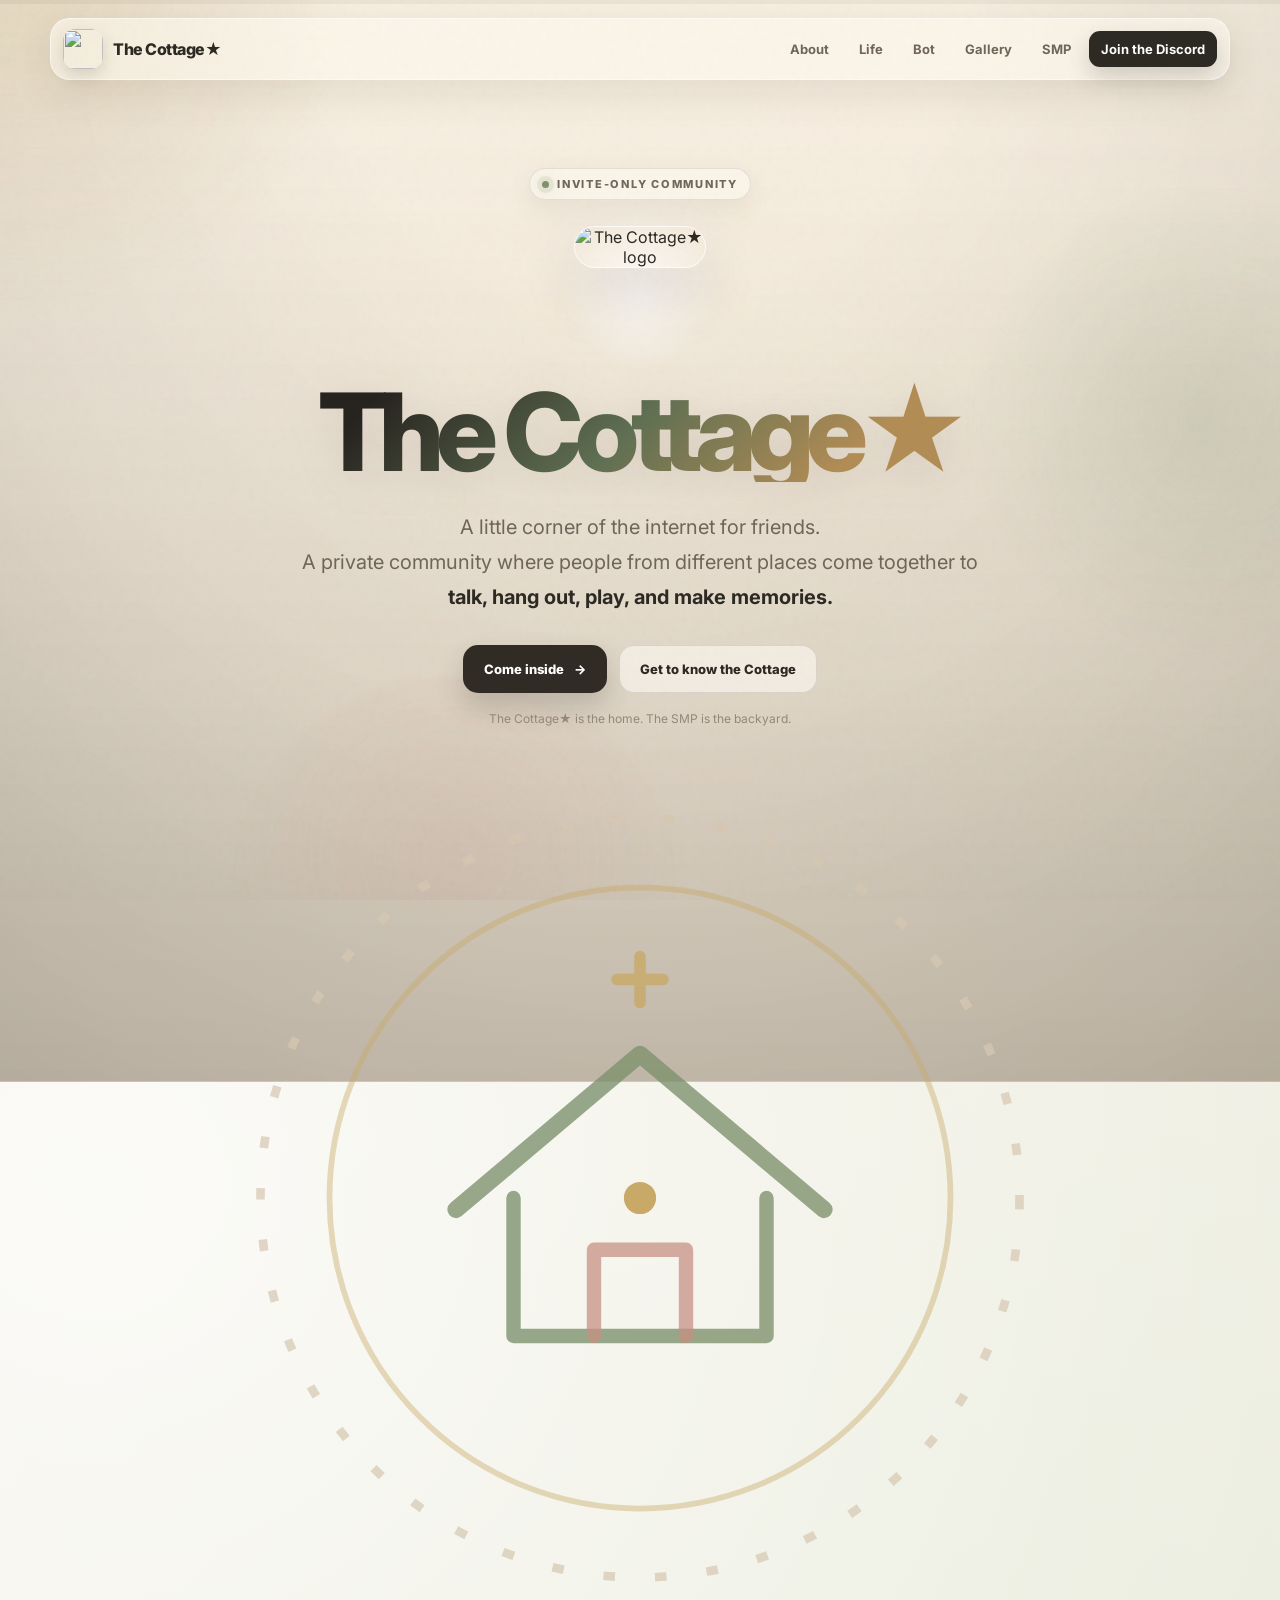
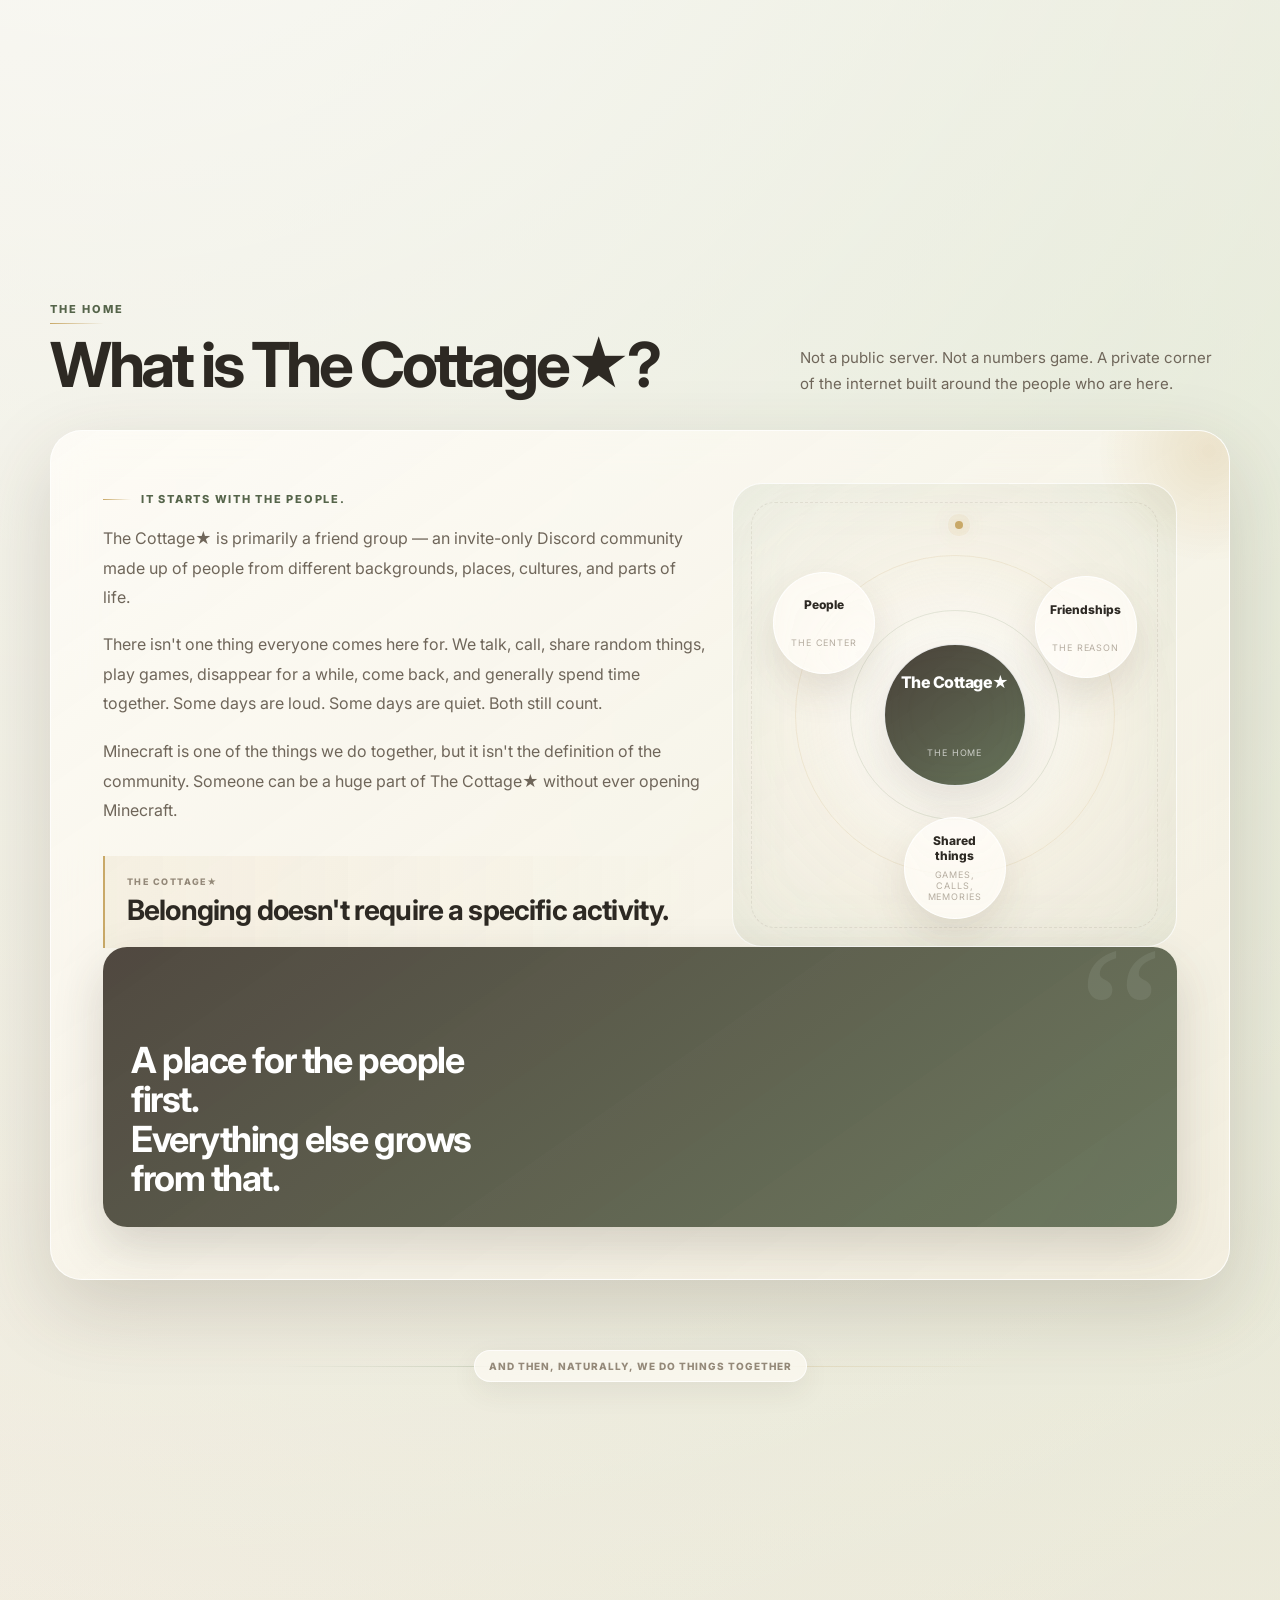
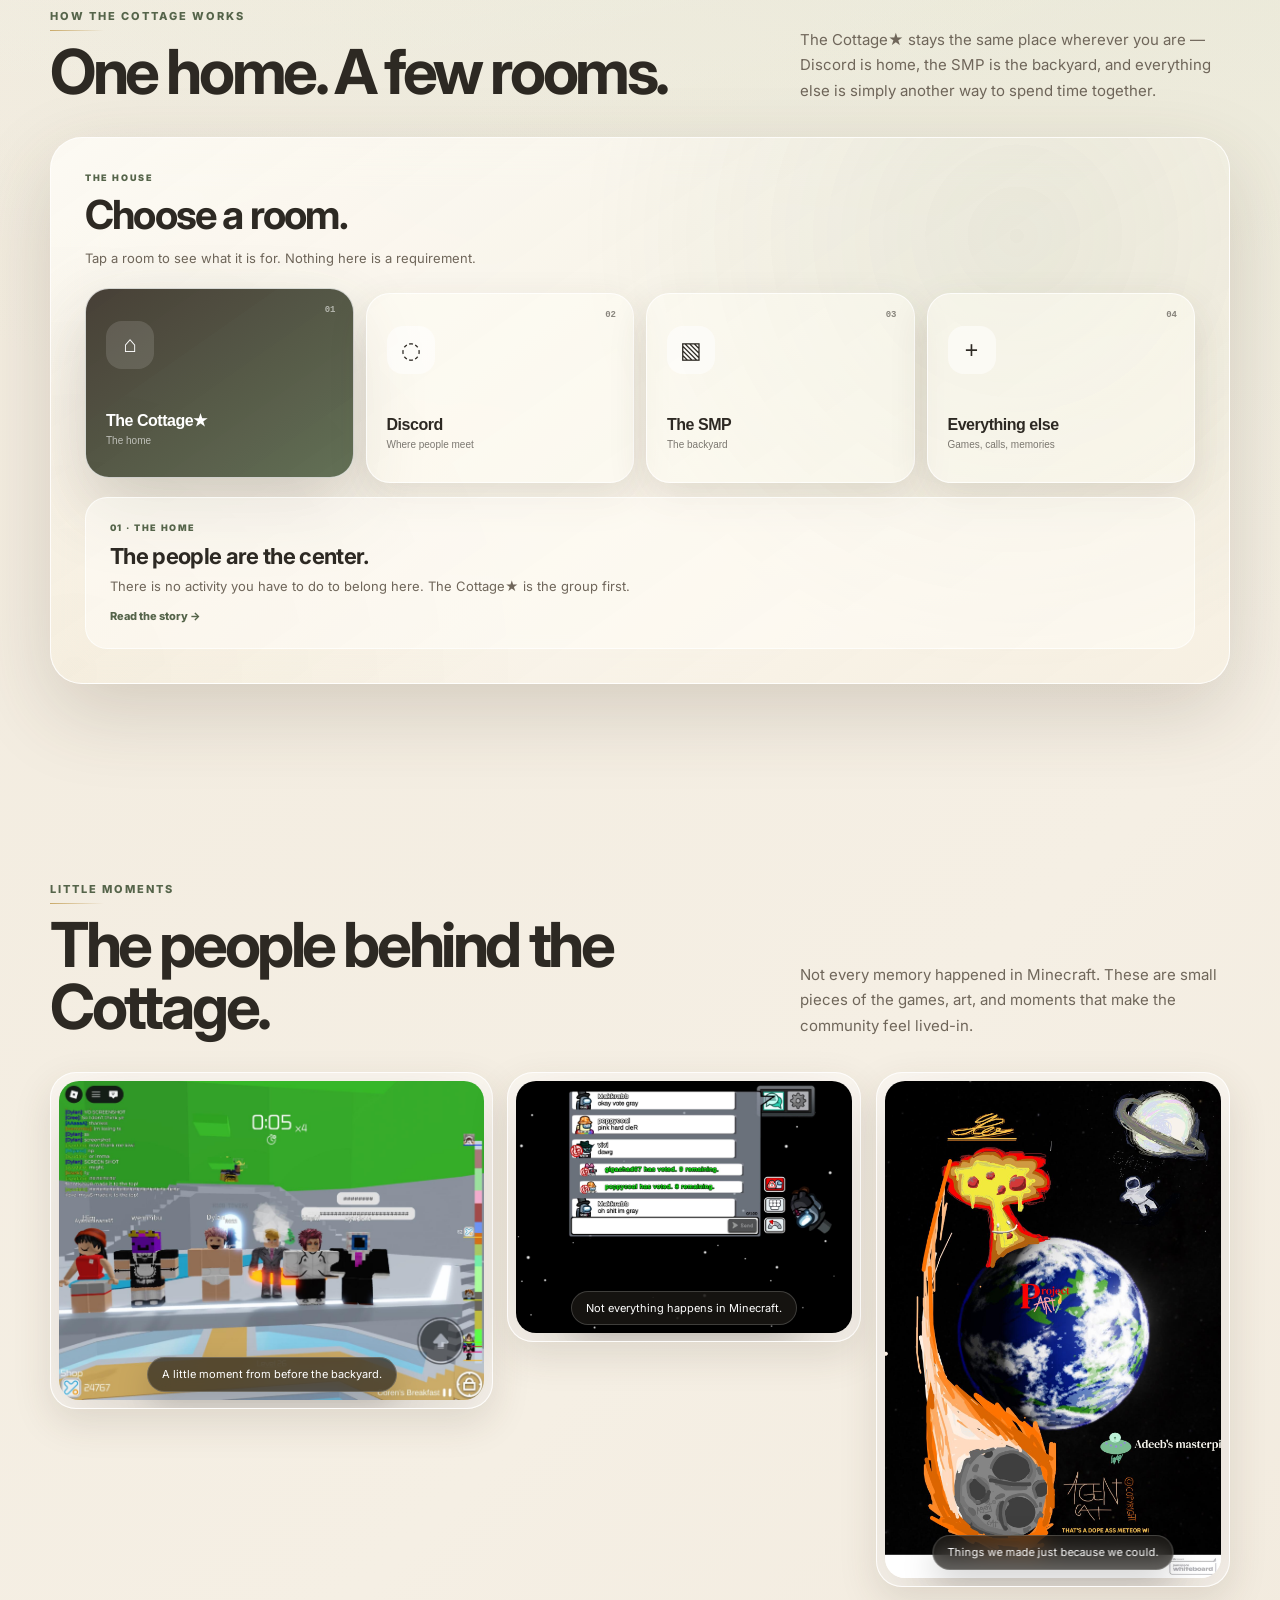
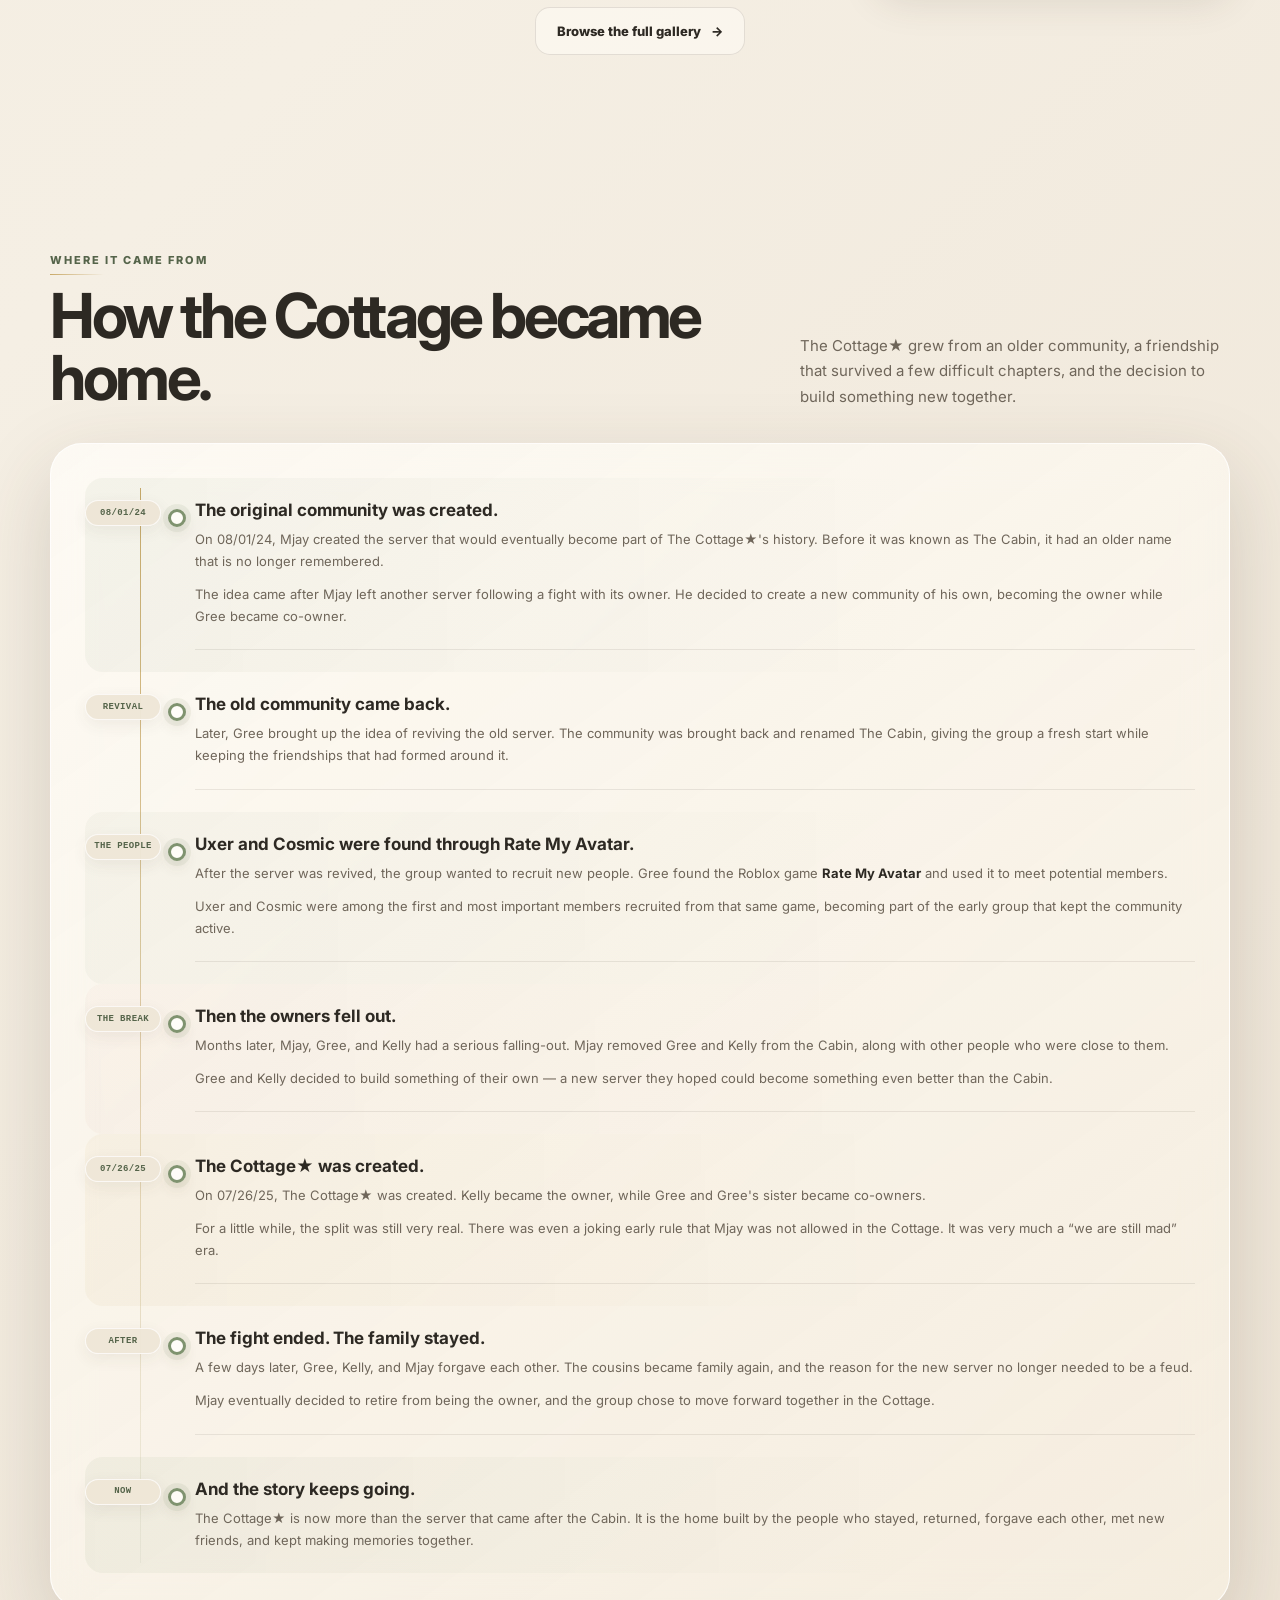
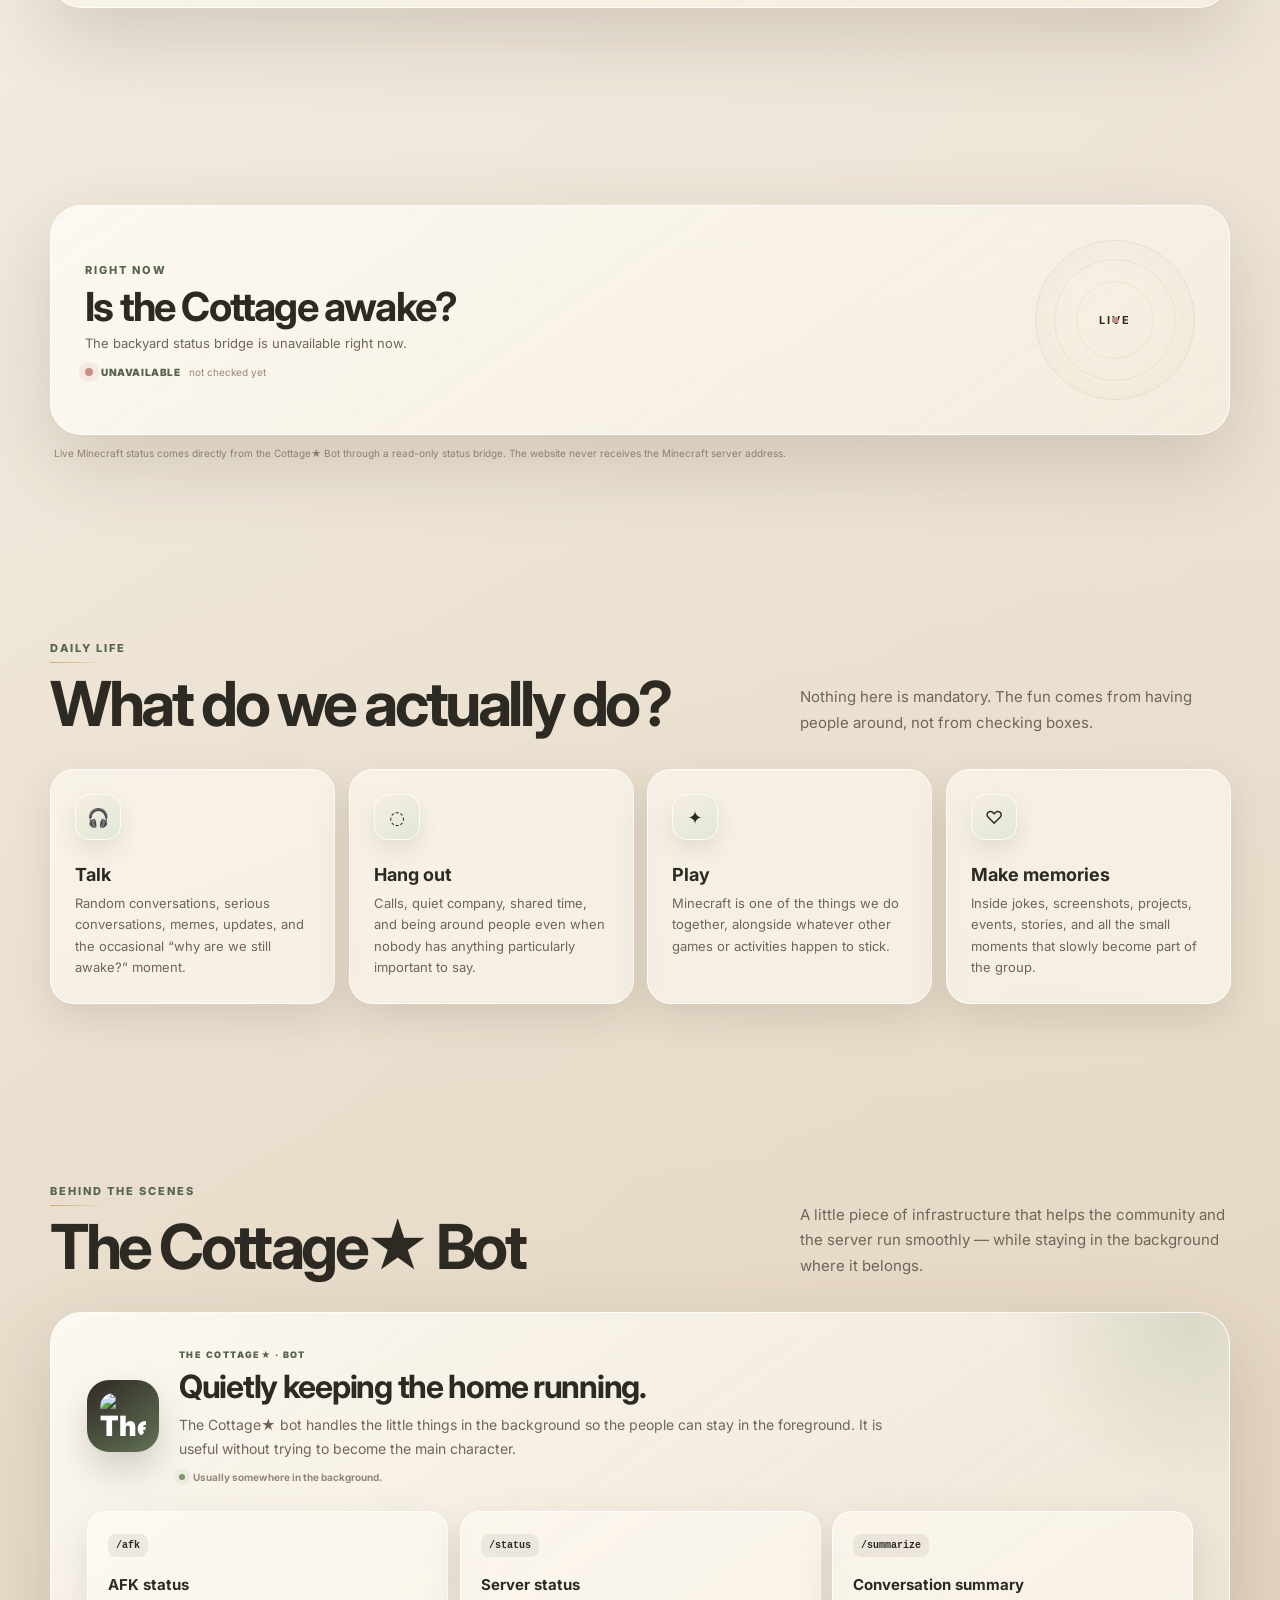
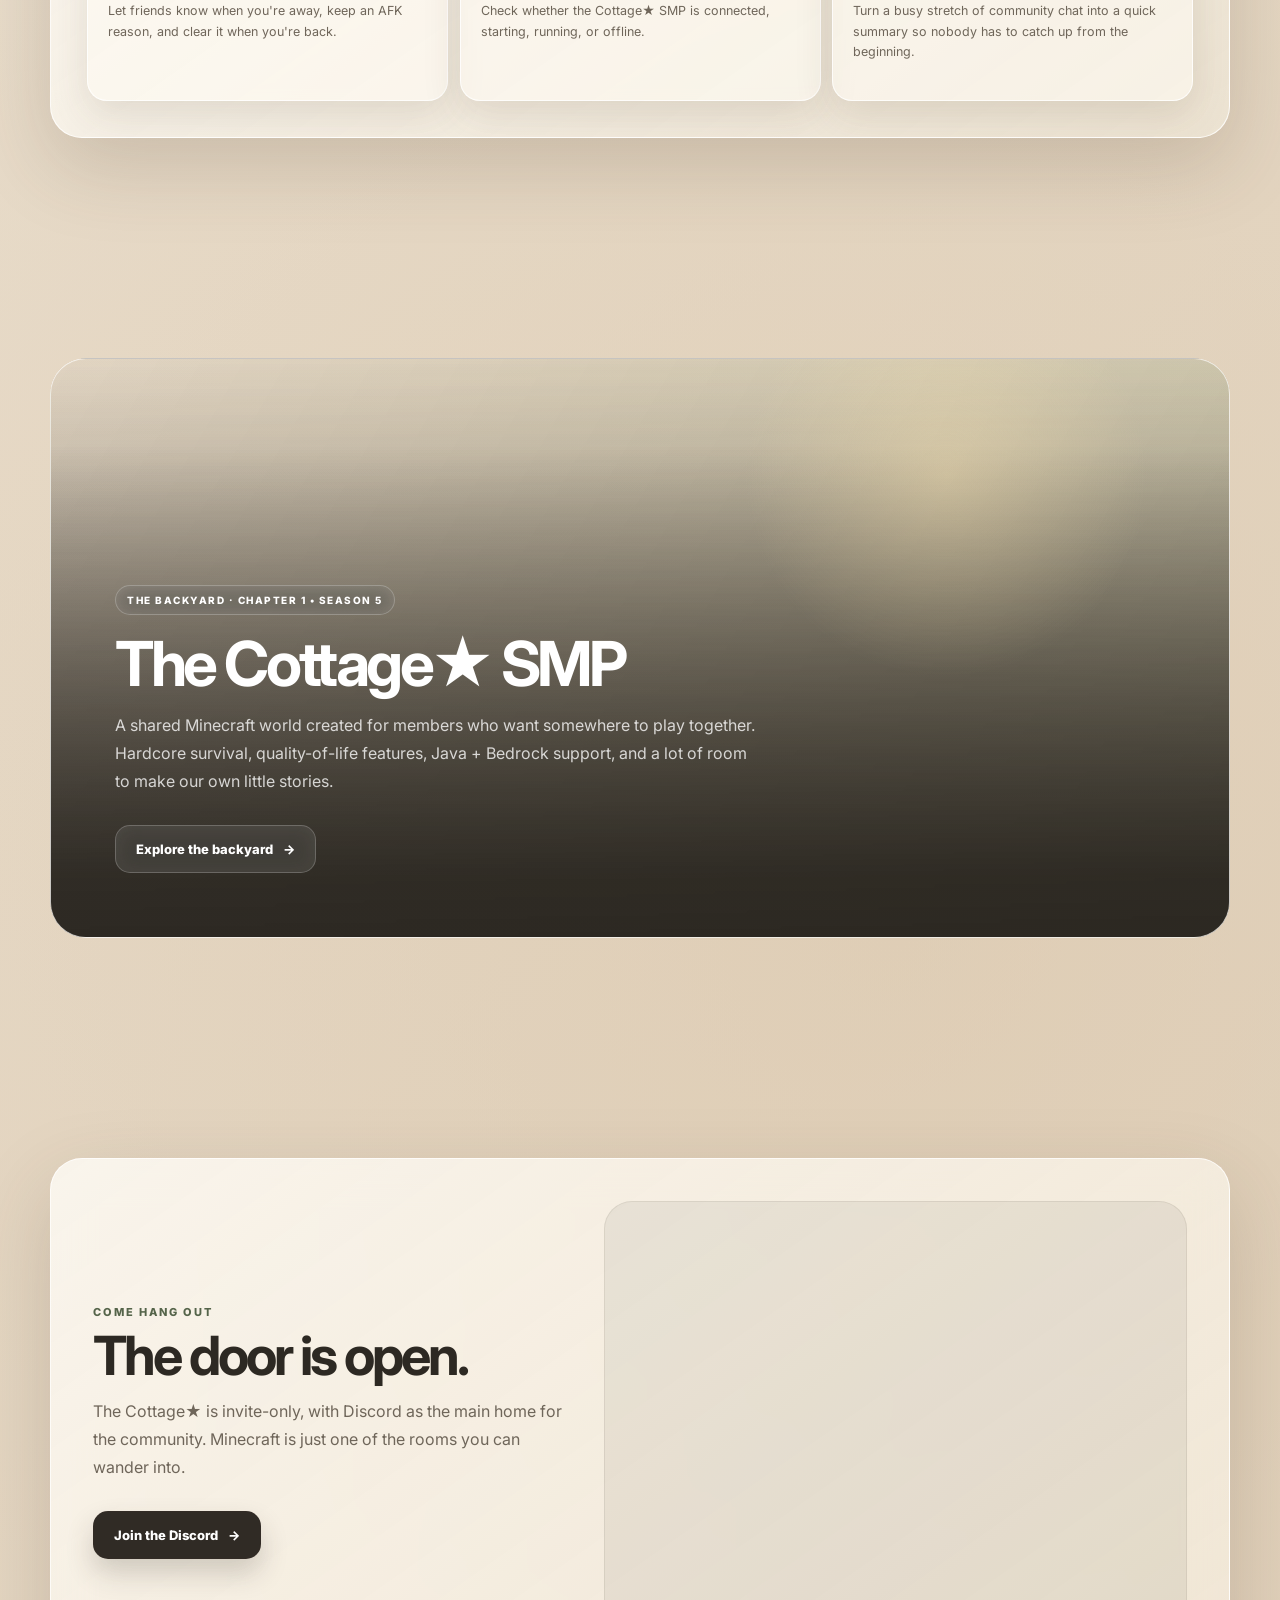
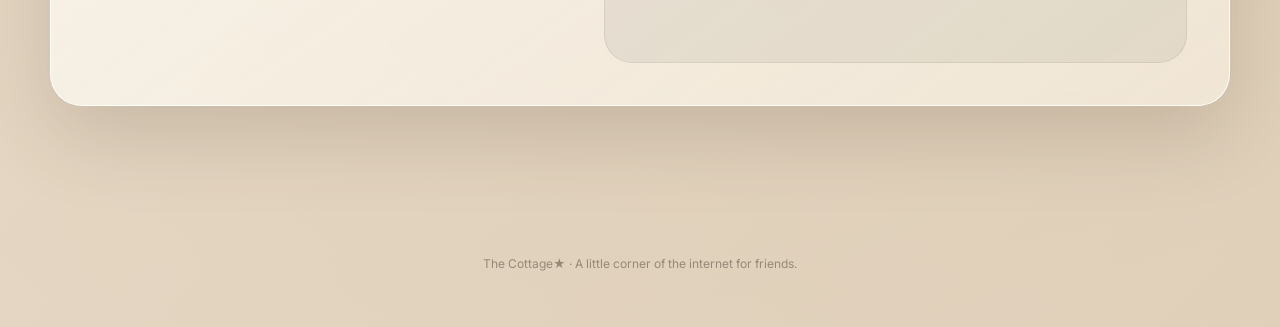
==== commit dd95bca2: "Add Cottage seal to index.html" ====
--- a/index.html
+++ b/index.html
@@ -22,7 +22,7 @@
 <h1 class="reveal" style="--delay:220ms"><span>The Cottage★</span></h1>
 <p class="hero-copy reveal" style="--delay:280ms">A little corner of the internet for friends.<br>A private community where people from different places come together to <strong>talk, hang out, play, and make memories.</strong></p>
 <div class="hero-actions reveal" style="--delay:360ms"><a class="btn primary" href="https://the-cottage.onrender.com/">Come inside <span class="arrow">→</span></a><a class="btn secondary" href="#about">Get to know the Cottage</a></div>
-<p class="hero-note reveal" style="--delay:430ms">The Cottage★ is the home. The SMP is the backyard.</p>
+<p class="hero-note reveal" style="--delay:430ms">The Cottage★ is the home. The SMP is the backyard.</p><img class="micro-seal" src="Media/cottage-seal.svg" alt="" aria-hidden="true">
 </div></header>
 <section class="section home-section" id="about">
   <div class="section-head reveal">
--- a/cottage.css
+++ b/cottage.css
@@ -874,3 +874,108 @@
 .live-dot[data-state="online"]{background:var(--sage)}
 .live-dot[data-state="warning"]{background:var(--gold);box-shadow:0 0 0 6px rgba(201,169,104,.12)}
 .live-dot[data-state="offline"]{background:var(--rose);box-shadow:0 0 0 6px rgba(199,143,130,.12)}
+
+
+/* ============================================================
+   Cottage★ — Cross-page transition
+   ============================================================ */
+
+@view-transition{
+  navigation:auto;
+}
+
+.brand-mini{
+  view-transition-name:cottage-brand;
+}
+
+/* The whole page moves only a few pixels: soft, not flashy. */
+::view-transition-group(root){
+  animation-duration:420ms;
+  animation-timing-function:cubic-bezier(.16,1,.3,1);
+}
+
+::view-transition-old(root){
+  animation: cottagePageOut 260ms cubic-bezier(.7,0,.84,0) both;
+}
+
+::view-transition-new(root){
+  animation: cottagePageIn 420ms cubic-bezier(.16,1,.3,1) both;
+}
+
+/* The shared Cottage★ brand gets its own little "stay with me" motion. */
+::view-transition-group(cottage-brand){
+  animation-duration:520ms;
+  animation-timing-function:cubic-bezier(.16,1,.3,1);
+}
+
+::view-transition-old(cottage-brand),
+::view-transition-new(cottage-brand){
+  animation-duration:520ms;
+  animation-timing-function:cubic-bezier(.16,1,.3,1);
+}
+
+::view-transition-old(cottage-brand){
+  animation-name:cottageBrandOut;
+}
+
+::view-transition-new(cottage-brand){
+  animation-name:cottageBrandIn;
+}
+
+@keyframes cottagePageOut{
+  from{
+    opacity:1;
+    transform:translate3d(0,0,0) scale(1);
+  }
+  to{
+    opacity:0;
+    transform:translate3d(0,-8px,0) scale(.995);
+  }
+}
+
+@keyframes cottagePageIn{
+  from{
+    opacity:0;
+    transform:translate3d(0,8px,0) scale(.995);
+  }
+  to{
+    opacity:1;
+    transform:translate3d(0,0,0) scale(1);
+  }
+}
+
+@keyframes cottageBrandOut{
+  from{
+    opacity:1;
+    transform:scale(1);
+  }
+  to{
+    opacity:.35;
+    transform:scale(.94);
+  }
+}
+
+@keyframes cottageBrandIn{
+  from{
+    opacity:.35;
+    transform:scale(.94);
+  }
+  to{
+    opacity:1;
+    transform:scale(1);
+  }
+}
+
+@media(prefers-reduced-motion:reduce){
+  ::view-transition-group(root),
+  ::view-transition-group(cottage-brand){
+    animation-duration:1ms;
+  }
+
+  ::view-transition-old(root),
+  ::view-transition-new(root),
+  ::view-transition-old(cottage-brand),
+  ::view-transition-new(cottage-brand){
+    animation-duration:1ms;
+  }
+}
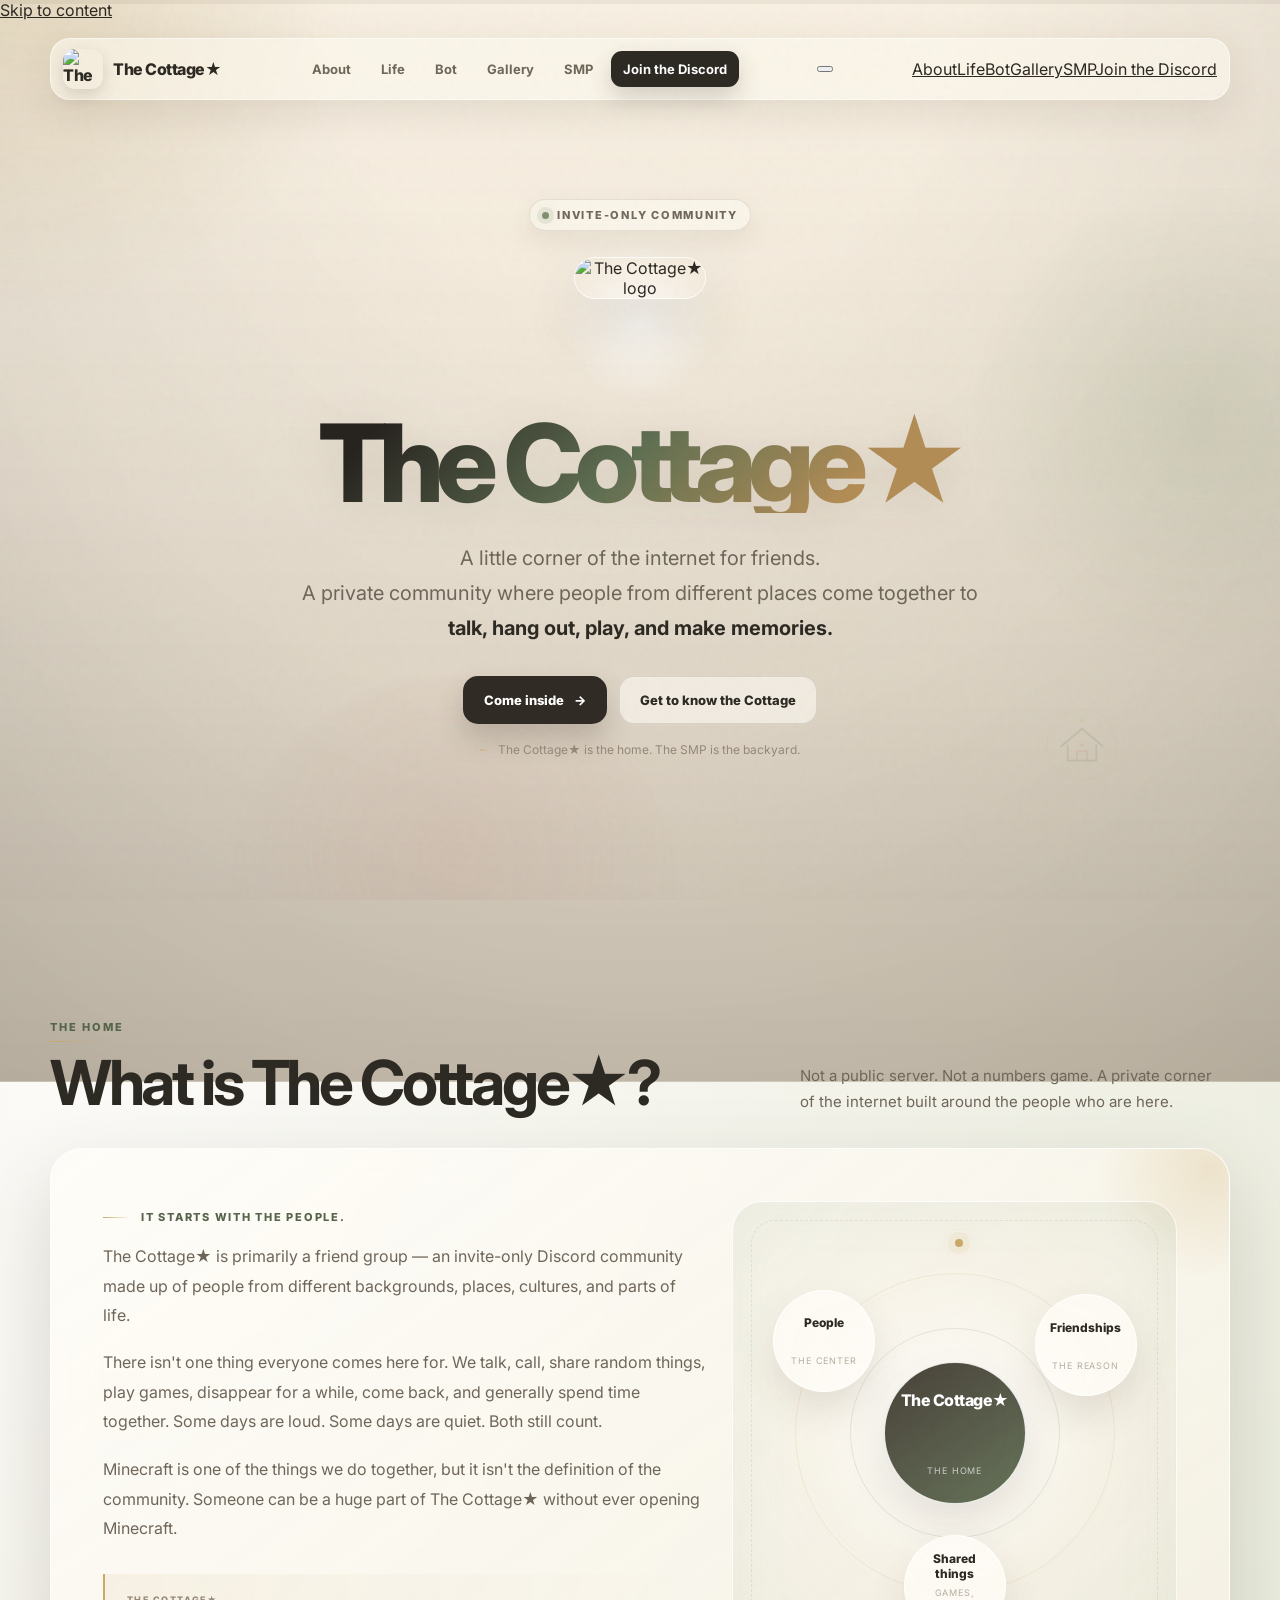
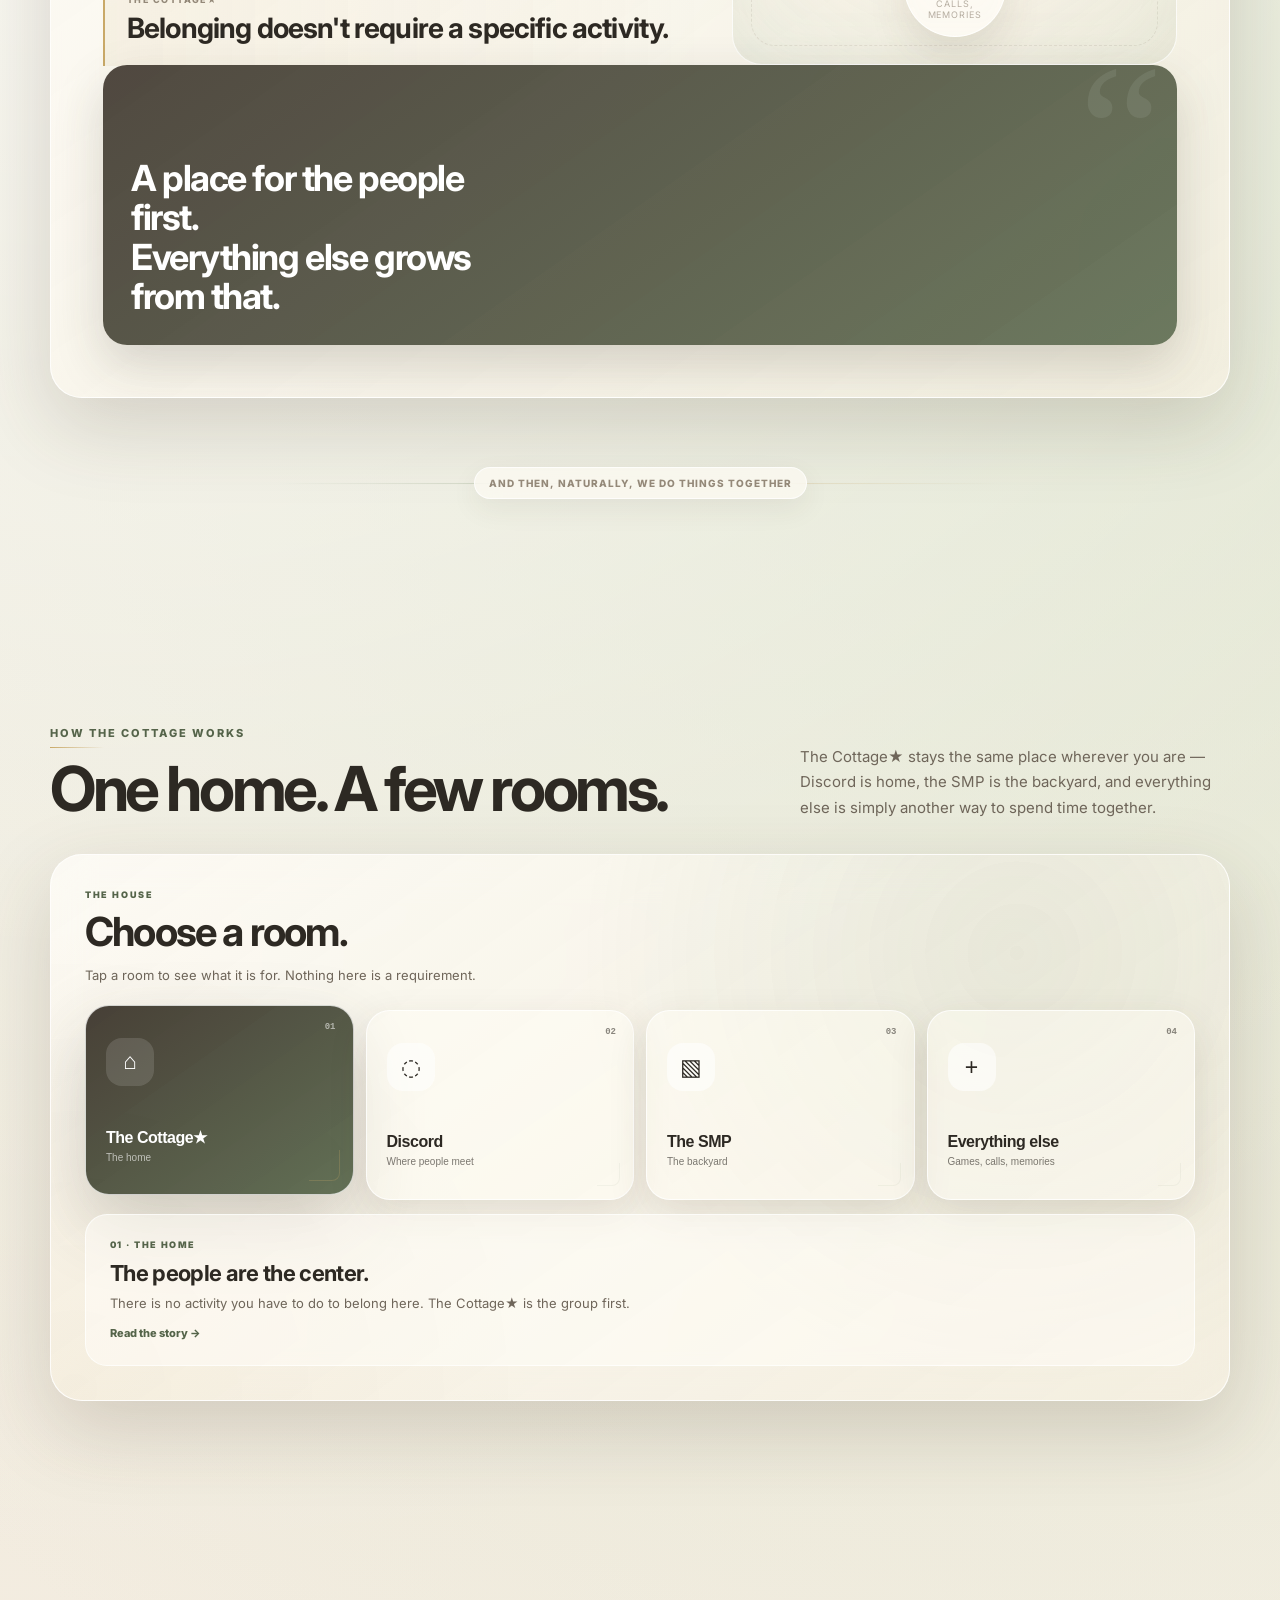
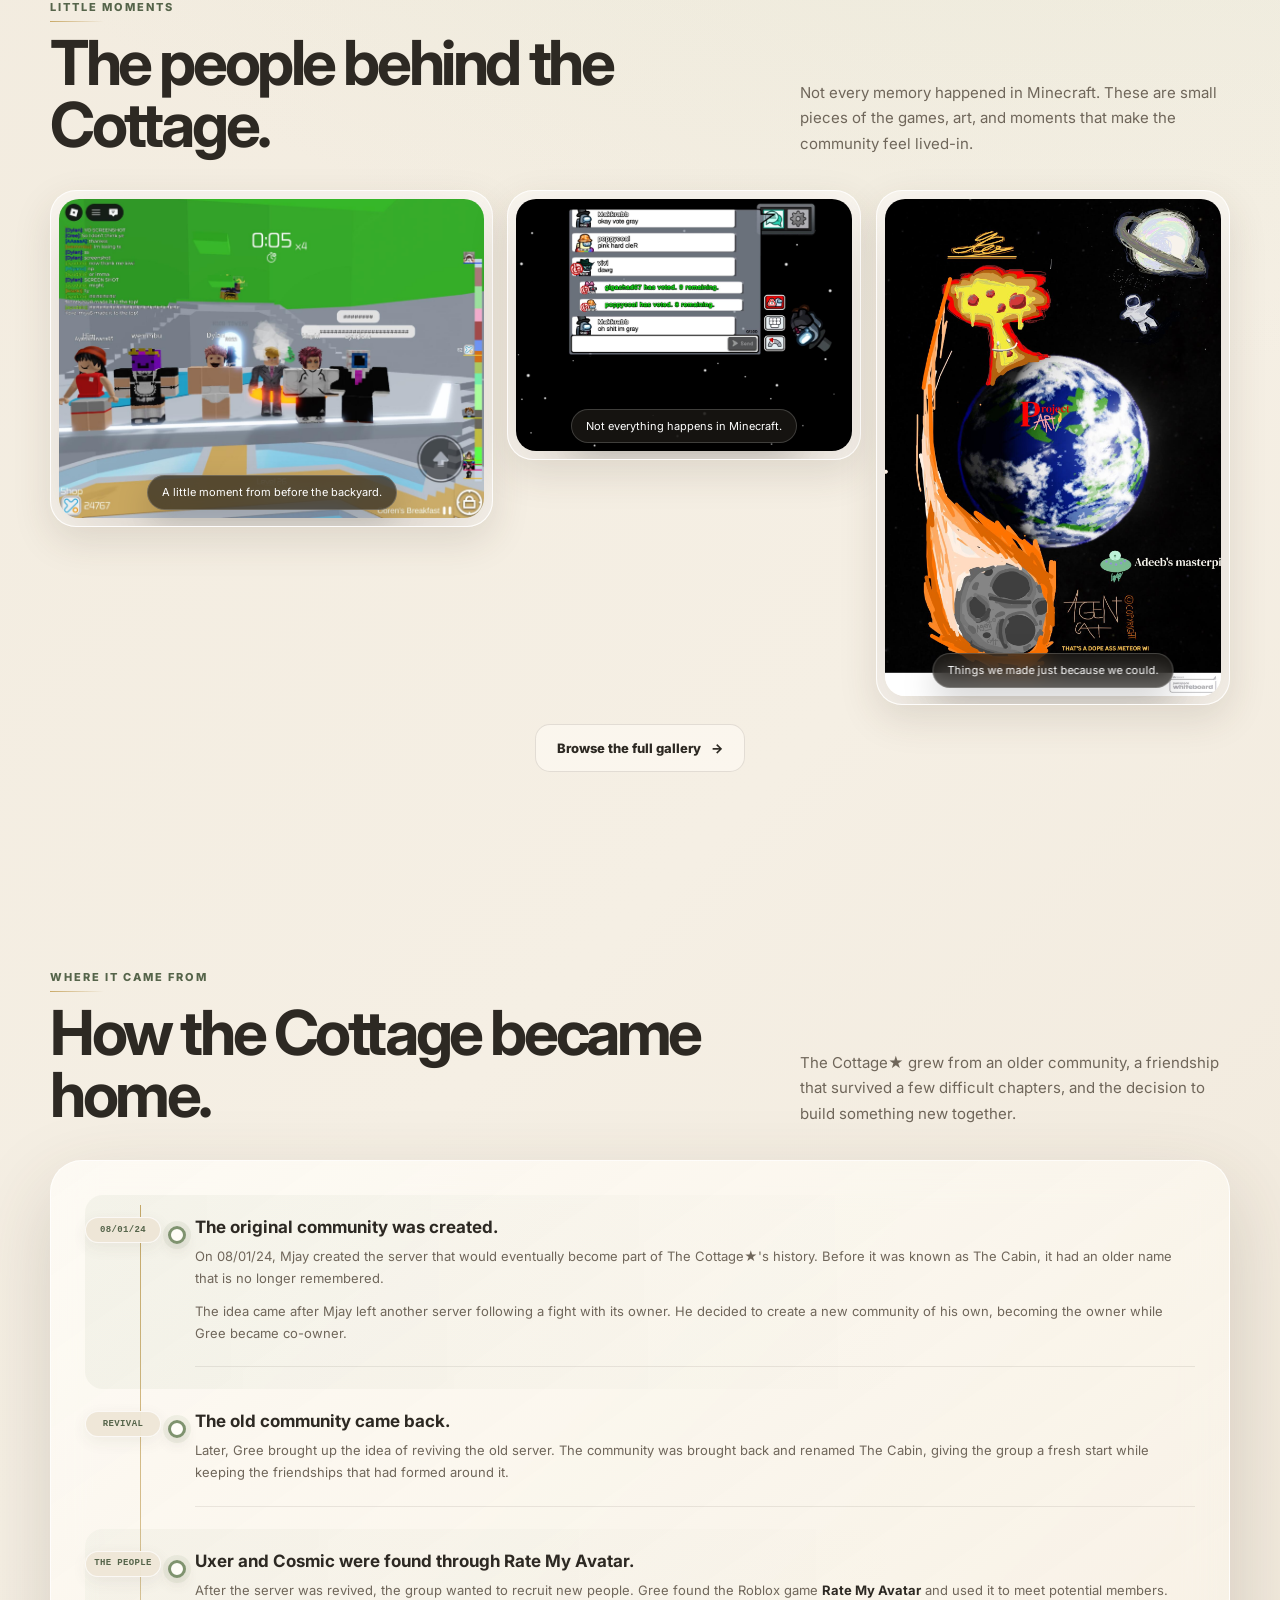
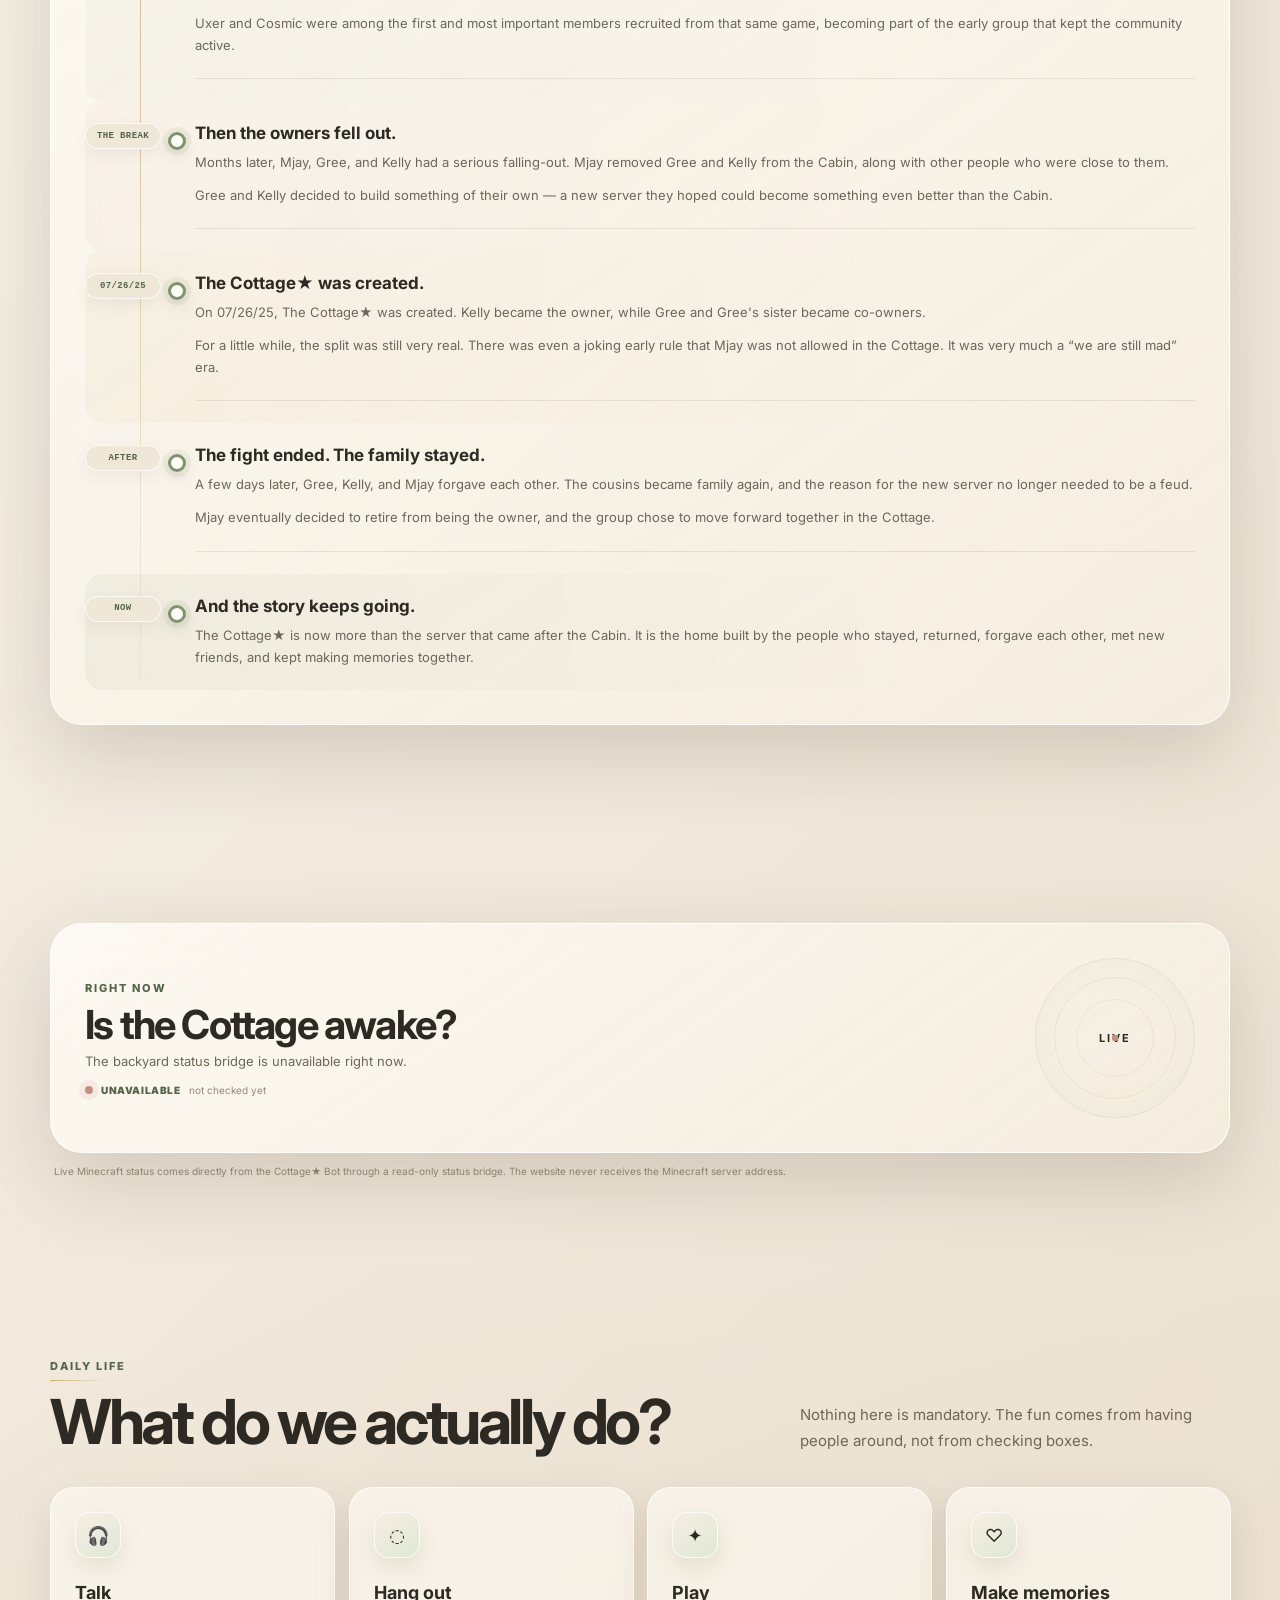
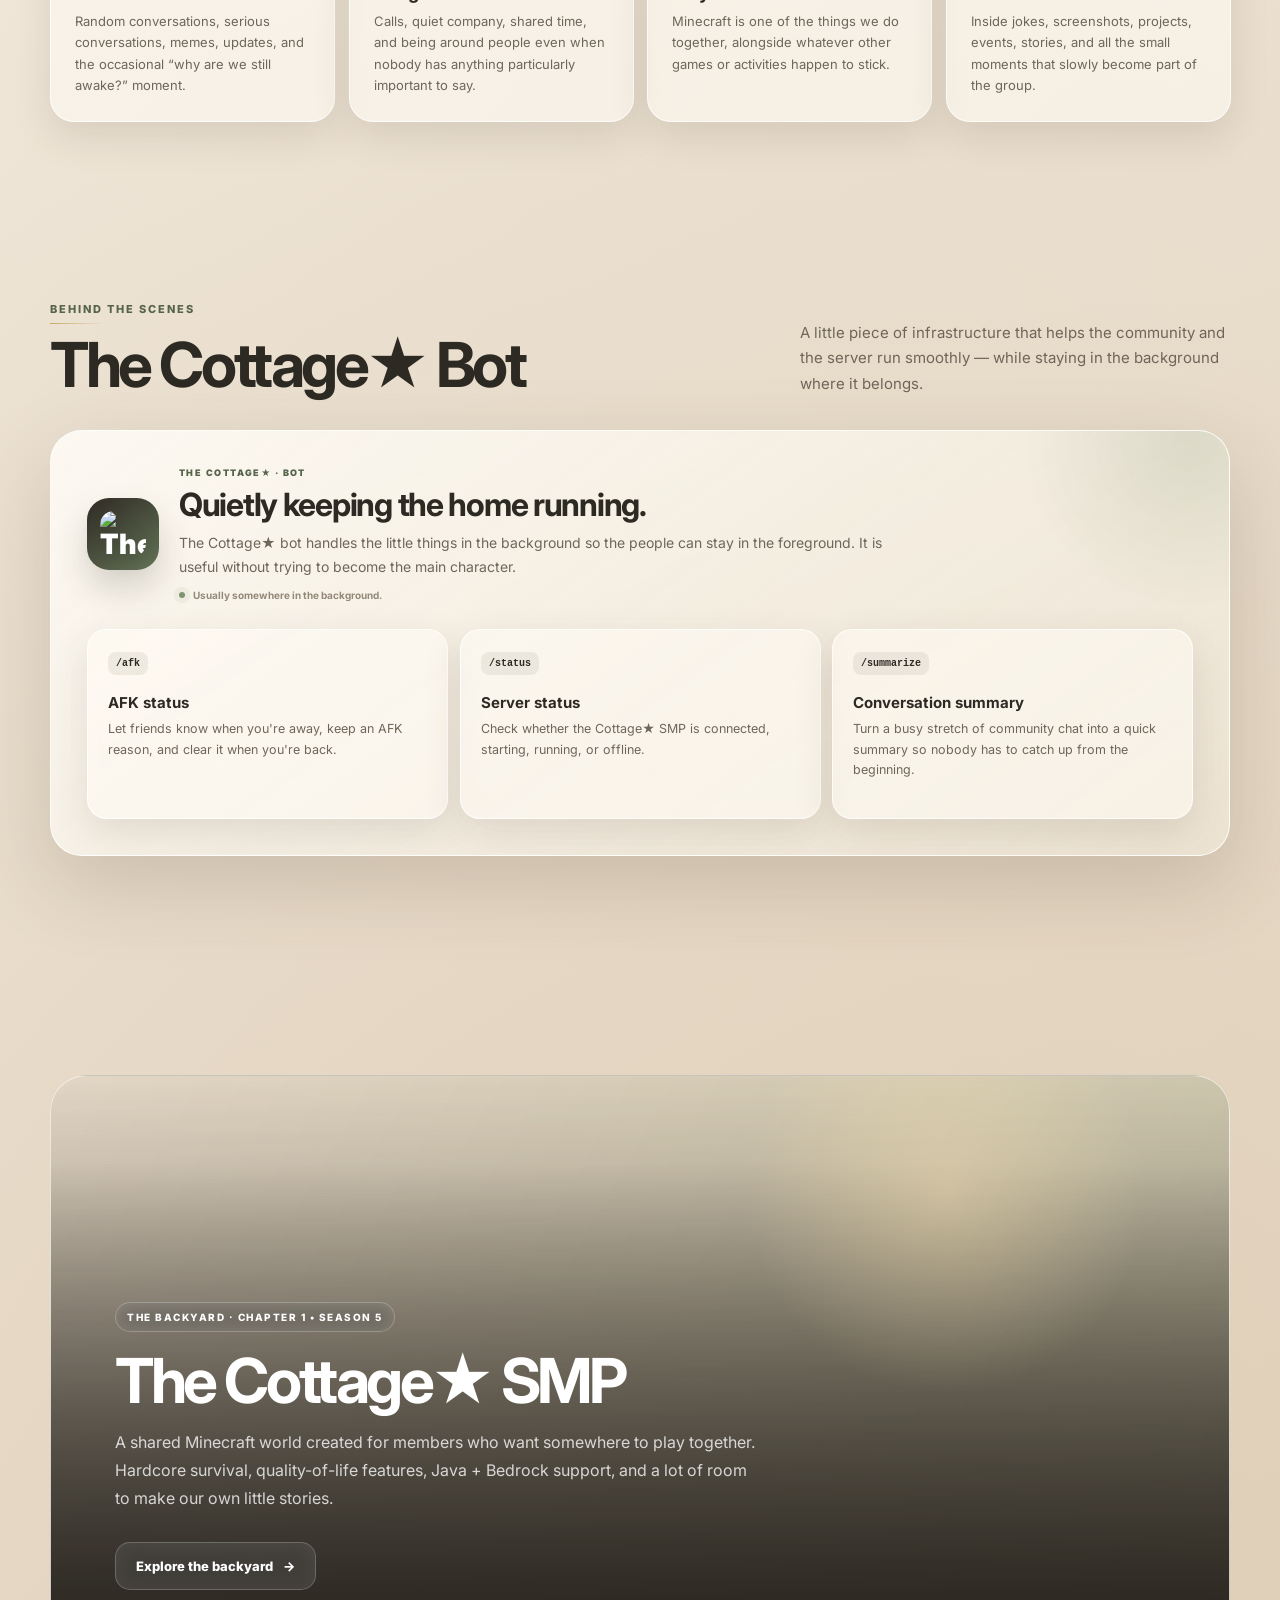
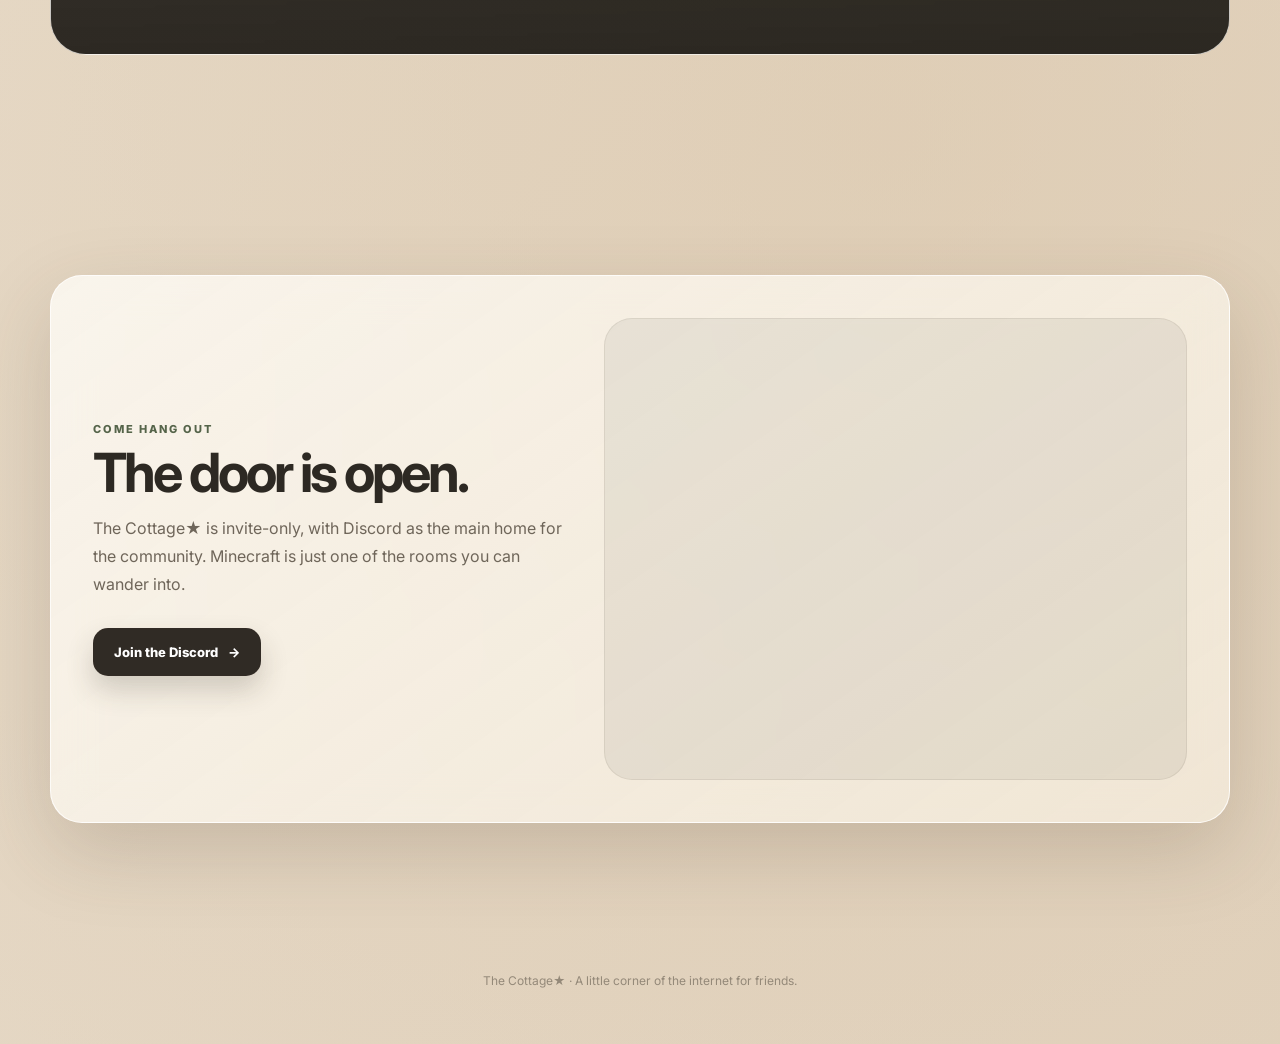
==== commit 0da959f5: "Add mobile navigation and content polish to index.html" ====
--- a/index.html
+++ b/index.html
@@ -13,9 +13,17 @@
 <link rel="stylesheet" href="cottage.css">
 </head>
 <body>
+<a class="skip-link" href="#about">Skip to content</a>
 <div class="page-bg" aria-hidden="true"></div><div class="orb-layer" aria-hidden="true"><div class="orb one"></div><div class="orb two"></div><div class="orb three"></div></div><div class="cursor-glow" aria-hidden="true"></div><div class="progress" aria-hidden="true"><span></span></div>
 <div class="shell">
-<nav class="topnav reveal" style="--delay:40ms"><a class="brand-mini" href="index.html"><img src="IMG_8048-modified.png" alt=""><span>The Cottage★</span></a><div class="navlinks"><a href="#about">About</a><a href="#life">Life</a><a href="#bot">Bot</a><a href="gallery.html">Gallery</a><a href="#smp">SMP</a><a href="#join" class="nav-pill">Join the Discord</a></div></nav>
+<nav class="topnav reveal" style="--delay:40ms">
+<a class="brand-mini" href="index.html"><img src="IMG_8048-modified.png" alt="The Cottage★ home"><span>The Cottage★</span></a>
+<div class="navlinks"><a href="#about">About</a><a href="#life">Life</a><a href="#bot">Bot</a><a href="gallery.html">Gallery</a><a href="#smp">SMP</a><a href="#join" class="nav-pill">Join the Discord</a></div>
+<button class="mobile-menu-toggle" type="button" aria-expanded="false" aria-controls="mobile-menu" aria-label="Open navigation"><span></span><span></span><span></span></button>
+<div class="mobile-menu" id="mobile-menu" aria-hidden="true">
+  <a href="#about">About</a><a href="#life">Life</a><a href="#bot">Bot</a><a href="gallery.html">Gallery</a><a href="#smp">SMP</a><a href="#join" class="mobile-menu-pill">Join the Discord</a>
+</div>
+</nav>
 <header class="hero"><div class="hero-inner">
 <div class="hero-kicker reveal" style="--delay:100ms">Invite-only community</div>
 <div class="hero-logo reveal" style="--delay:160ms"><img src="IMG_8048.jpg" alt="The Cottage★ logo"></div>
--- a/cottage.css
+++ b/cottage.css
@@ -979,3 +979,233 @@
     animation-duration:1ms;
   }
 }
+
+
+/* ============================================================
+   Cottage★ — Micro details & ambient motion
+   ============================================================ */
+
+.hero-inner{
+  position:relative;
+}
+
+.micro-seal{
+  position:absolute !important;
+  width:104px;
+  height:104px;
+  right:-34px;
+  bottom:-28px;
+  opacity:.26;
+  pointer-events:none;
+  user-select:none;
+  transform-origin:center;
+  filter:drop-shadow(0 12px 26px rgba(72,57,38,.10));
+  animation:
+    cottageSealFloat 7.5s ease-in-out infinite,
+    cottageSealTurn 28s linear infinite;
+}
+
+.smp-hero-card .micro-seal,
+.gallery-page-hero-card .micro-seal{
+  right:30px;
+  bottom:28px;
+  width:112px;
+  height:112px;
+  opacity:.30;
+}
+
+.hero-note{
+  position:relative;
+  display:inline-block;
+  padding-left:18px;
+}
+
+.hero-note::before{
+  content:"";
+  position:absolute;
+  left:0;
+  top:50%;
+  width:9px;
+  height:1px;
+  background:linear-gradient(90deg,var(--gold),transparent);
+  transform:translateY(-50%);
+  transform-origin:left center;
+  animation:cottageNoteLine 3.8s ease-in-out infinite;
+}
+
+.room-card::after{
+  content:"";
+  position:absolute;
+  right:13px;
+  bottom:13px;
+  width:22px;
+  height:22px;
+  border-right:1px solid rgba(127,147,111,.18);
+  border-bottom:1px solid rgba(127,147,111,.18);
+  border-radius:0 0 8px 0;
+  opacity:.42;
+  transform:translate3d(0,0,0);
+  transition:
+    width .55s var(--motion-spring),
+    height .55s var(--motion-spring),
+    opacity .45s ease,
+    border-color .45s ease;
+  pointer-events:none;
+}
+
+.room-card:hover::after,
+.room-card.active::after{
+  width:30px;
+  height:30px;
+  opacity:.72;
+  border-color:rgba(201,169,104,.34);
+}
+
+.fact{
+  position:relative;
+  overflow:hidden;
+}
+
+.fact::before{
+  content:"";
+  position:absolute;
+  left:13px;
+  top:13px;
+  width:4px;
+  height:4px;
+  border-radius:50%;
+  background:rgba(201,169,104,.78);
+  box-shadow:0 0 0 4px rgba(201,169,104,.08);
+  animation:factPulse 4s ease-in-out infinite;
+}
+
+.fact span,
+.fact strong{
+  position:relative;
+  z-index:1;
+}
+
+.rule{
+  position:relative;
+  overflow:hidden;
+  transition:
+    transform .55s var(--motion-soft),
+    background .55s var(--motion-soft),
+    border-color .55s var(--motion-soft);
+}
+
+.rule::before{
+  content:"";
+  position:absolute;
+  left:0;
+  top:18px;
+  bottom:18px;
+  width:2px;
+  background:linear-gradient(180deg,transparent,var(--sage),transparent);
+  opacity:.18;
+  transform:scaleY(.35);
+  transform-origin:center;
+  transition:transform .6s var(--motion-spring),opacity .5s ease;
+}
+
+.rule:hover{
+  transform:translateX(3px);
+  background:rgba(255,253,248,.72);
+  border-color:rgba(127,147,111,.22);
+}
+
+.rule:hover::before{
+  transform:scaleY(1);
+  opacity:.55;
+}
+
+.archive-card::after,
+.moment-frame::after,
+.smp-shot::after{
+  content:"";
+  position:absolute;
+  right:12px;
+  top:12px;
+  width:16px;
+  height:16px;
+  border-top:1px solid rgba(201,169,104,.34);
+  border-right:1px solid rgba(201,169,104,.34);
+  opacity:0;
+  transform:translate3d(-3px,3px,0);
+  transition:opacity .5s ease,transform .65s var(--motion-spring);
+  pointer-events:none;
+  z-index:4;
+}
+
+.archive-card:hover::after,
+.moment-frame:hover::after,
+.smp-shot:hover::after{
+  opacity:.9;
+  transform:translate3d(0,0,0);
+}
+
+@keyframes cottageSealFloat{
+  0%,100%{transform:translate3d(0,0,0) rotate(-1deg)}
+  50%{transform:translate3d(0,-7px,0) rotate(1.5deg)}
+}
+
+@keyframes cottageSealTurn{
+  0%,85%,100%{filter:drop-shadow(0 12px 26px rgba(72,57,38,.10))}
+  92%{filter:drop-shadow(0 16px 34px rgba(201,169,104,.20))}
+}
+
+@keyframes cottageNoteLine{
+  0%,100%{transform:translateY(-50%) scaleX(.65);opacity:.52}
+  50%{transform:translateY(-50%) scaleX(1);opacity:1}
+}
+
+@keyframes factPulse{
+  0%,100%{opacity:.55;transform:scale(.9)}
+  50%{opacity:1;transform:scale(1.18)}
+}
+
+@media(max-width:700px){
+  .micro-seal{
+    width:72px;
+    height:72px;
+    right:-12px;
+    bottom:-18px;
+    opacity:.19;
+  }
+
+  .smp-hero-card .micro-seal,
+  .gallery-page-hero-card .micro-seal{
+    right:18px;
+    bottom:18px;
+    width:78px;
+    height:78px;
+    opacity:.20;
+  }
+
+  .hero-note{
+    padding-left:14px;
+  }
+
+  .room-card:hover::after,
+  .room-card.active::after{
+    width:26px;
+    height:26px;
+  }
+}
+
+@media(prefers-reduced-motion:reduce){
+  .micro-seal,
+  .hero-note::before,
+  .fact::before{
+    animation:none;
+  }
+
+  .room-card::after,
+  .rule,
+  .rule::before,
+  .archive-card::after,
+  .moment-frame::after,
+  .smp-shot::after{
+    transition:none;
+  }
+}
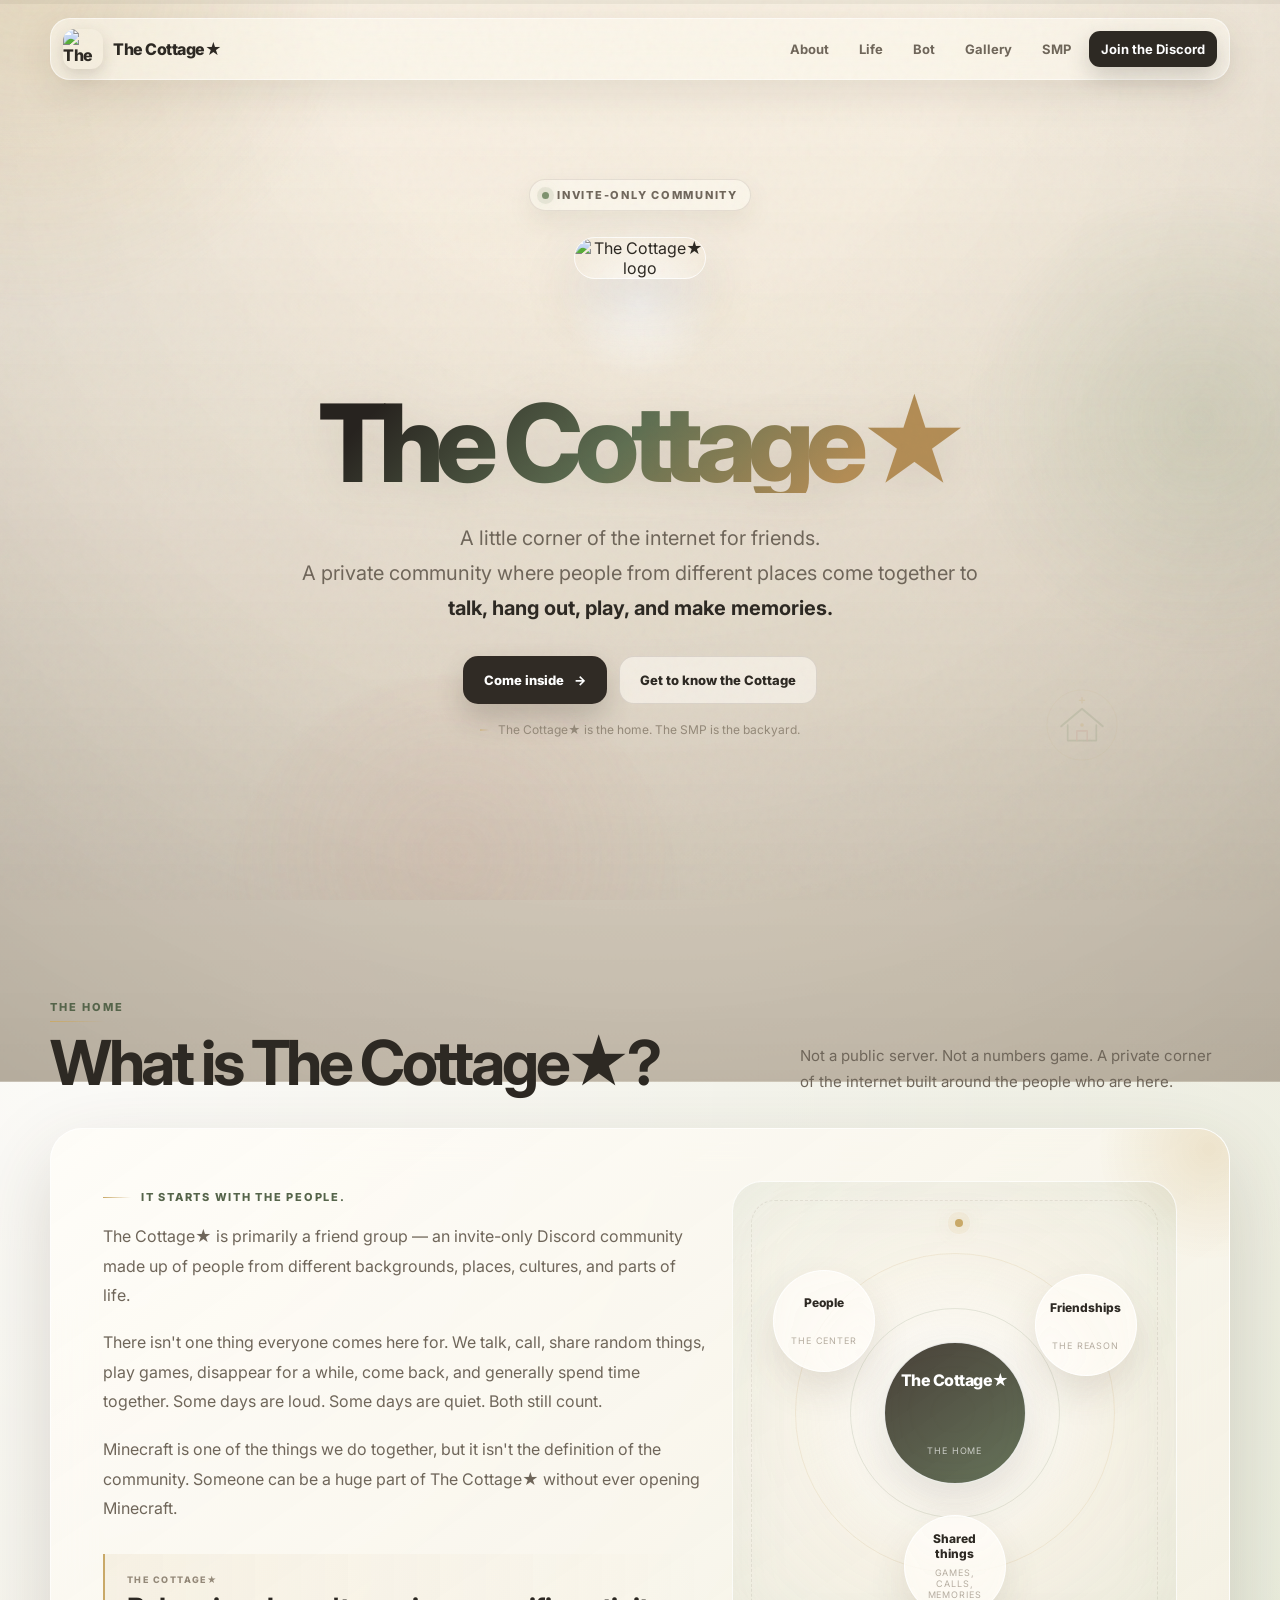
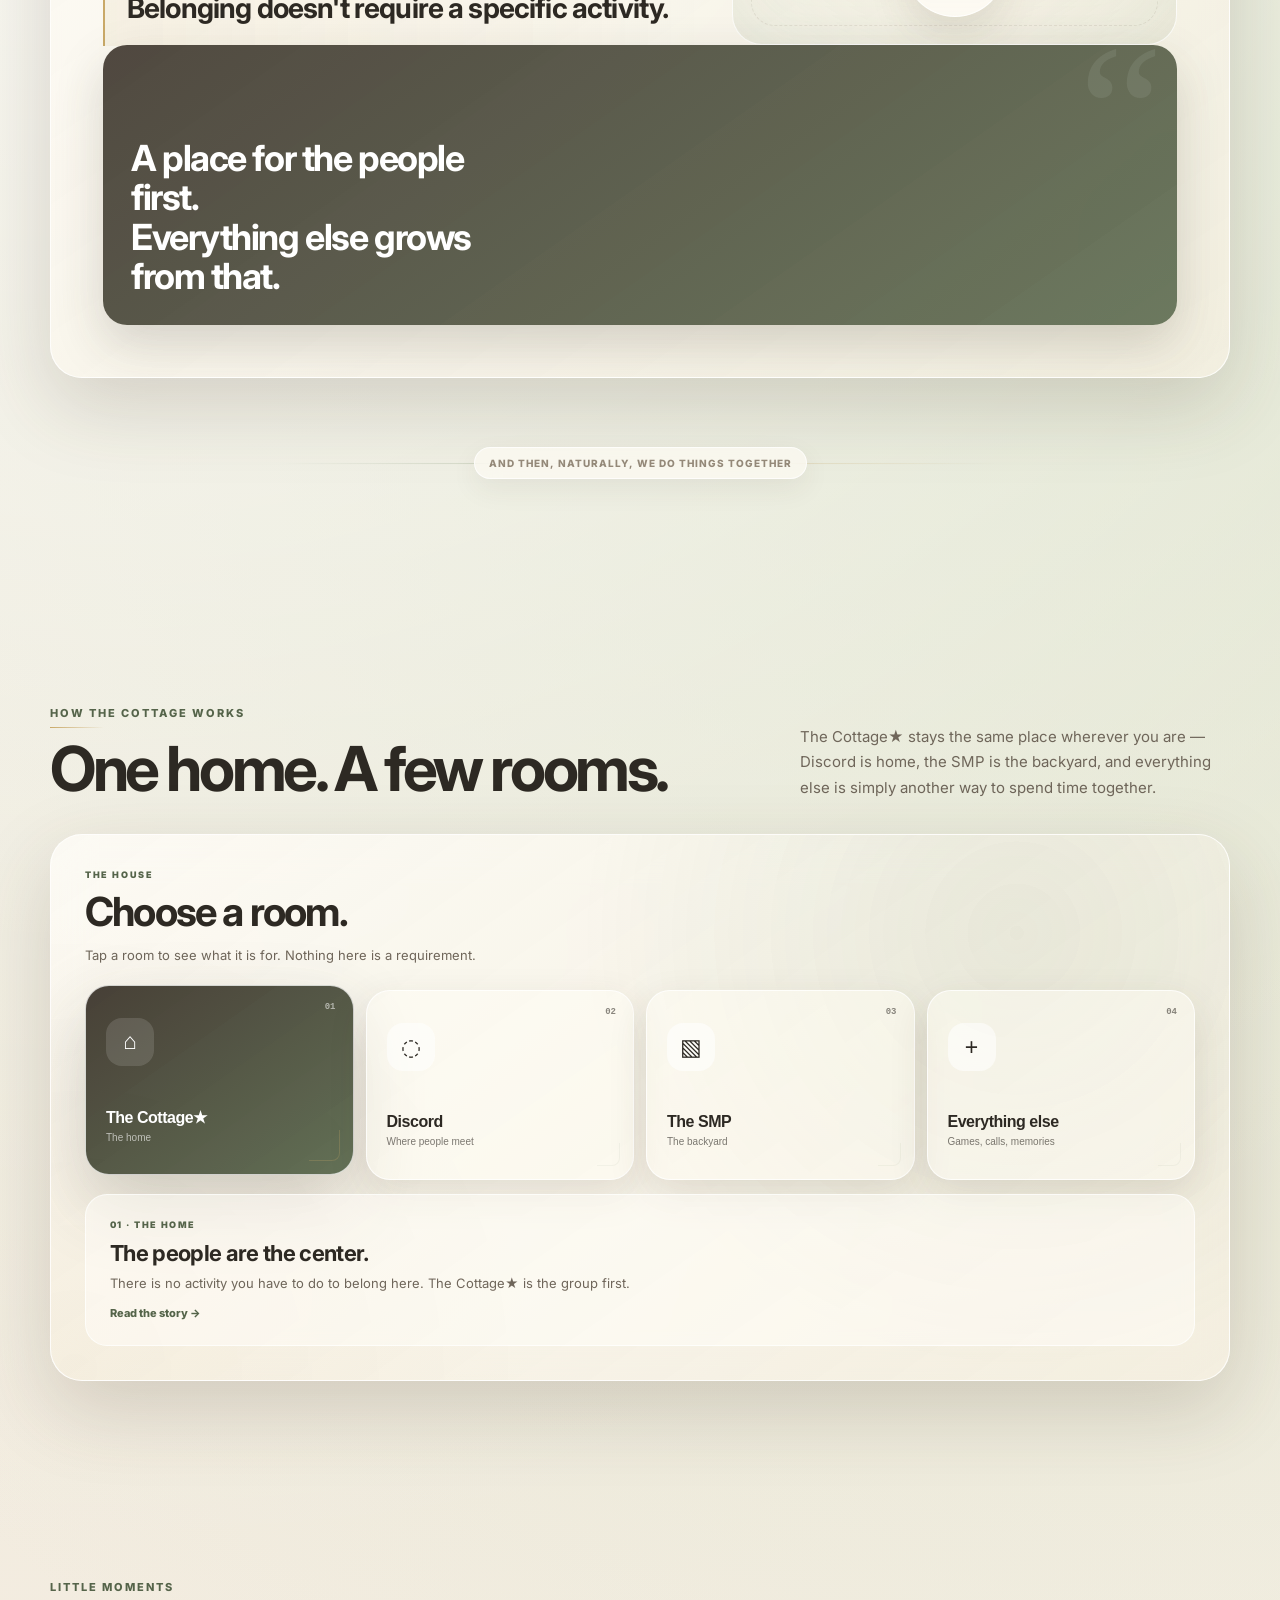
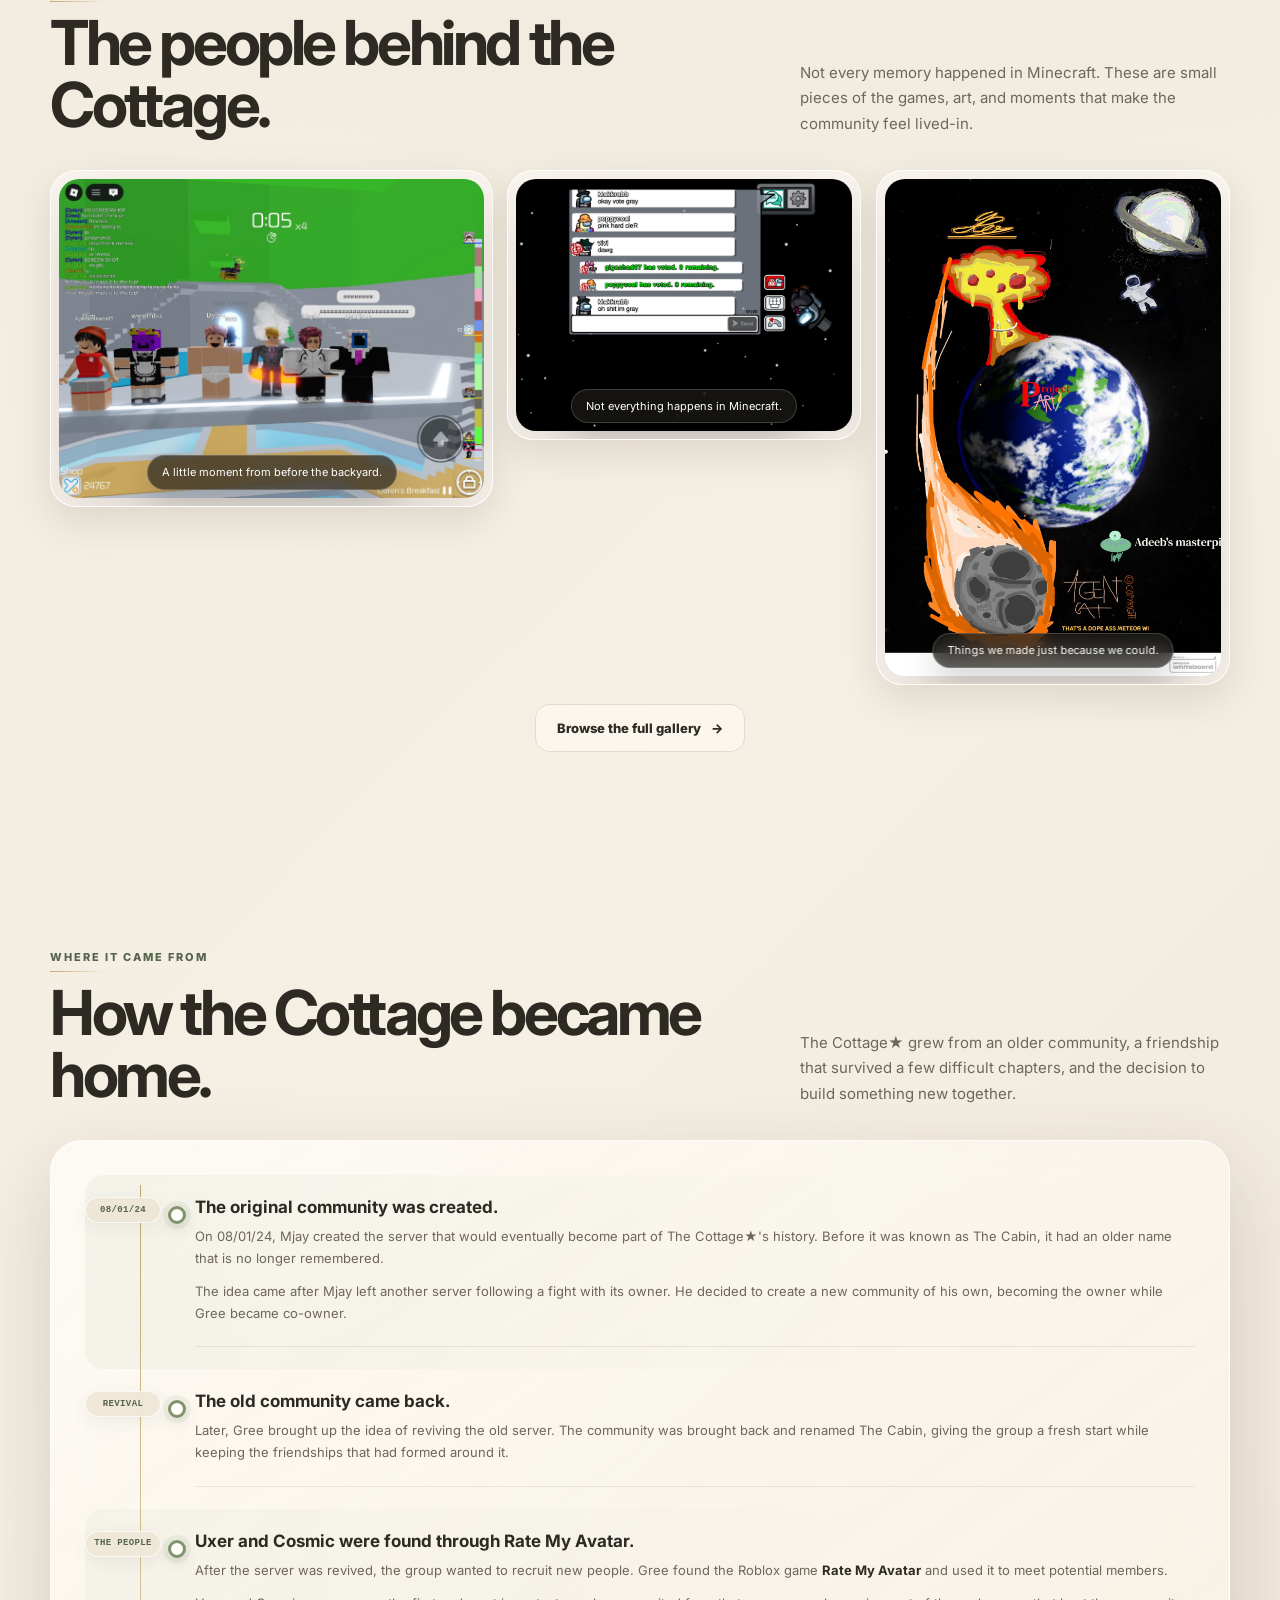
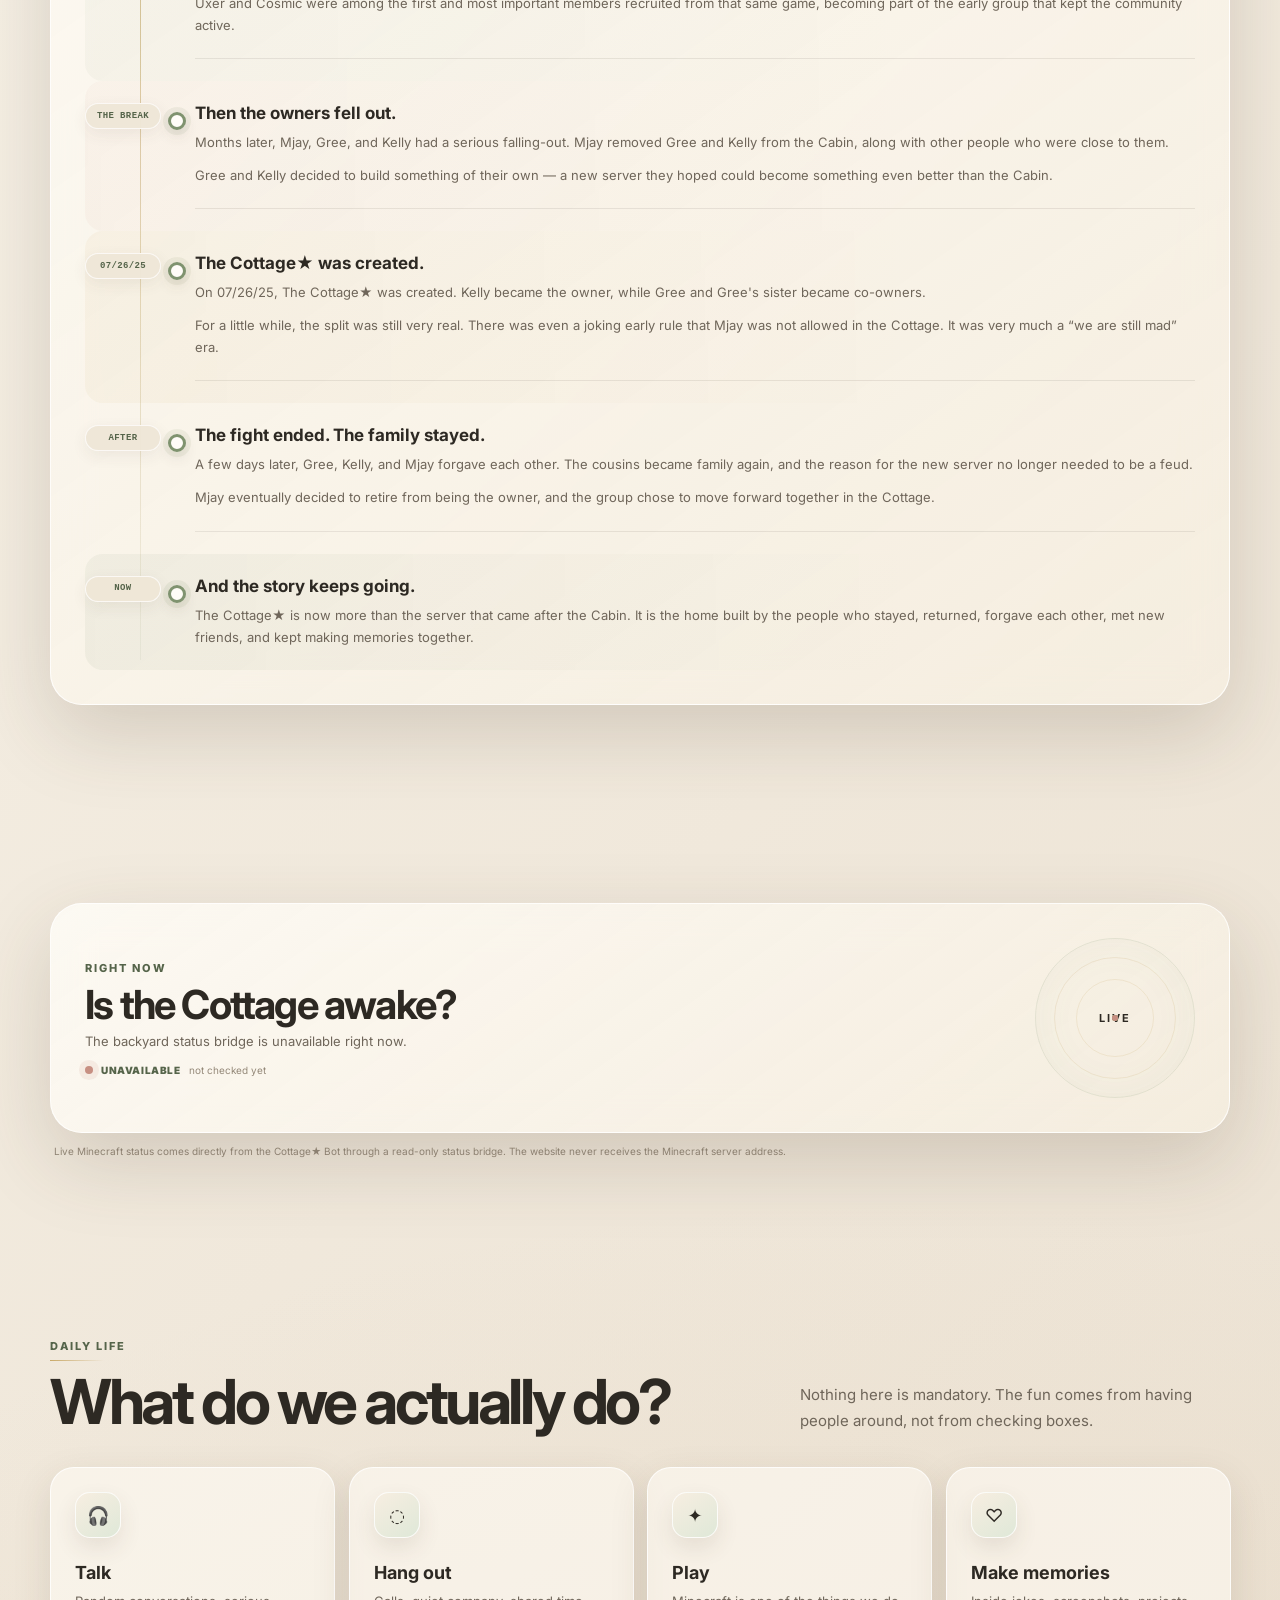
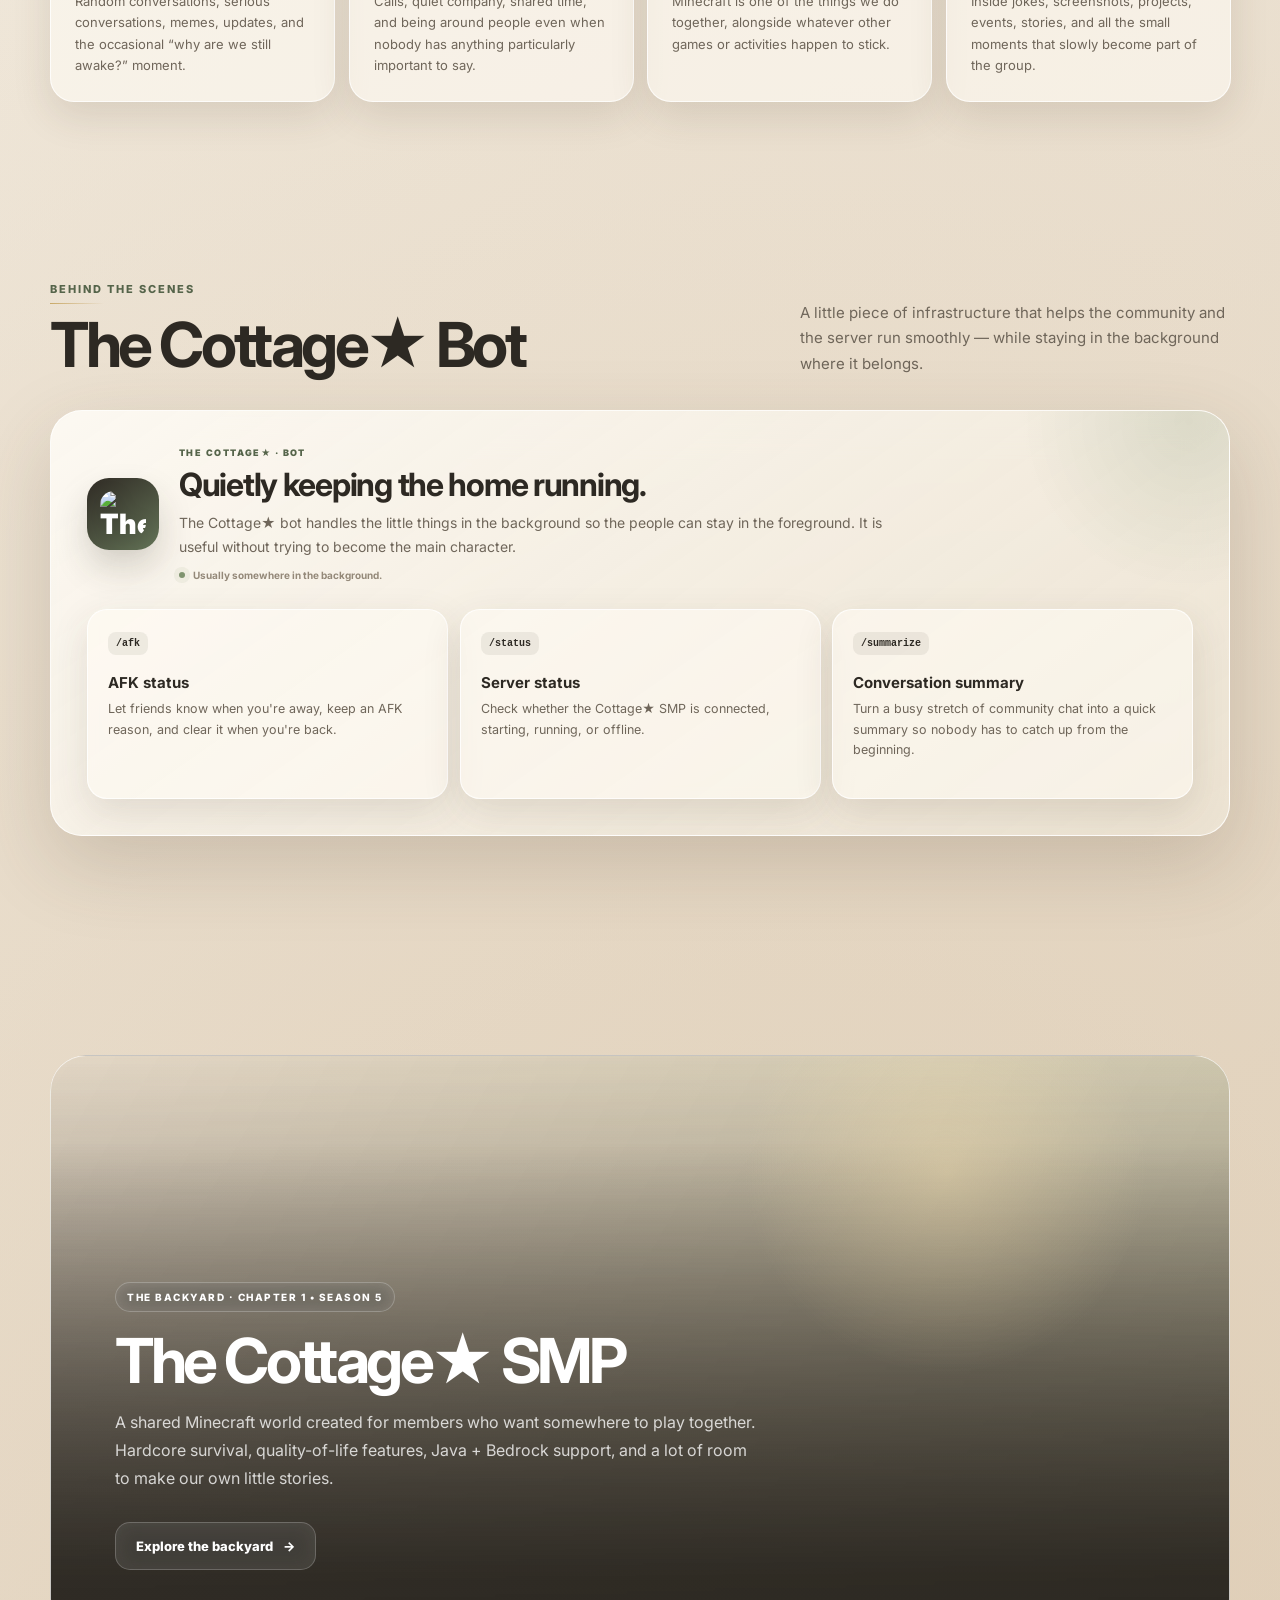
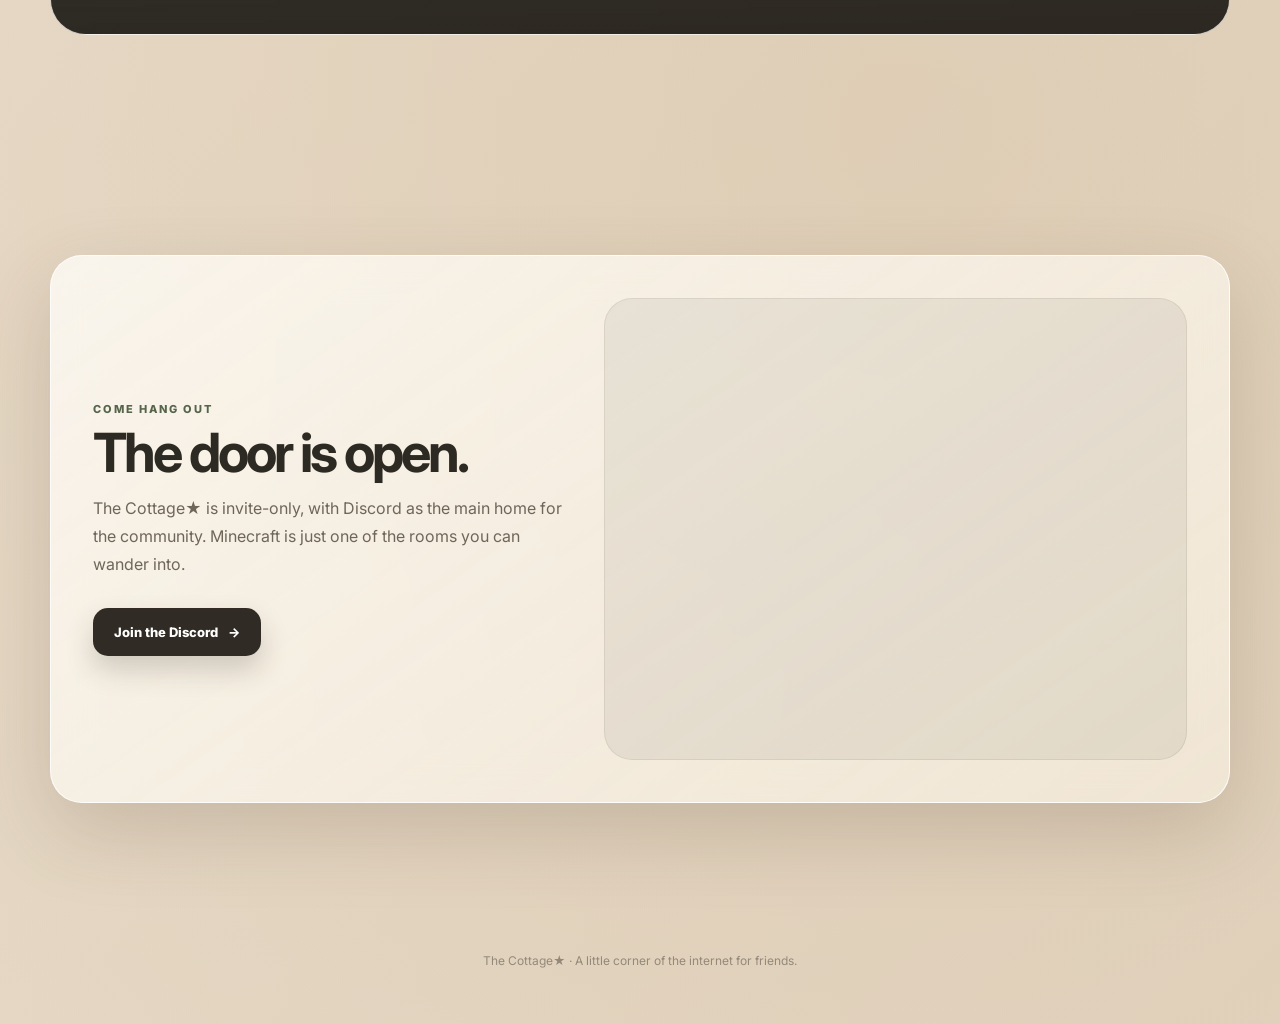
==== commit cfbe6200: "Add async image decoding hints to index.html" ====
--- a/index.html
+++ b/index.html
@@ -17,7 +17,7 @@
 <div class="page-bg" aria-hidden="true"></div><div class="orb-layer" aria-hidden="true"><div class="orb one"></div><div class="orb two"></div><div class="orb three"></div></div><div class="cursor-glow" aria-hidden="true"></div><div class="progress" aria-hidden="true"><span></span></div>
 <div class="shell">
 <nav class="topnav reveal" style="--delay:40ms">
-<a class="brand-mini" href="index.html"><img src="IMG_8048-modified.png" alt="The Cottage★ home"><span>The Cottage★</span></a>
+<a class="brand-mini" href="index.html"><img src="IMG_8048-modified.png" alt="The Cottage★ home" decoding="async"><span>The Cottage★</span></a>
 <div class="navlinks"><a href="#about">About</a><a href="#life">Life</a><a href="#bot">Bot</a><a href="gallery.html">Gallery</a><a href="#smp">SMP</a><a href="#join" class="nav-pill">Join the Discord</a></div>
 <button class="mobile-menu-toggle" type="button" aria-expanded="false" aria-controls="mobile-menu" aria-label="Open navigation"><span></span><span></span><span></span></button>
 <div class="mobile-menu" id="mobile-menu" aria-hidden="true">
@@ -26,11 +26,11 @@
 </nav>
 <header class="hero"><div class="hero-inner">
 <div class="hero-kicker reveal" style="--delay:100ms">Invite-only community</div>
-<div class="hero-logo reveal" style="--delay:160ms"><img src="IMG_8048.jpg" alt="The Cottage★ logo"></div>
+<div class="hero-logo reveal" style="--delay:160ms"><img src="IMG_8048.jpg" alt="The Cottage★ logo" fetchpriority="high" decoding="async"></div>
 <h1 class="reveal" style="--delay:220ms"><span>The Cottage★</span></h1>
 <p class="hero-copy reveal" style="--delay:280ms">A little corner of the internet for friends.<br>A private community where people from different places come together to <strong>talk, hang out, play, and make memories.</strong></p>
 <div class="hero-actions reveal" style="--delay:360ms"><a class="btn primary" href="https://the-cottage.onrender.com/">Come inside <span class="arrow">→</span></a><a class="btn secondary" href="#about">Get to know the Cottage</a></div>
-<p class="hero-note reveal" style="--delay:430ms">The Cottage★ is the home. The SMP is the backyard.</p><img class="micro-seal" src="Media/cottage-seal.svg" alt="" aria-hidden="true">
+<p class="hero-note reveal" style="--delay:430ms">The Cottage★ is the home. The SMP is the backyard.</p><img class="micro-seal" src="Media/cottage-seal.svg" alt="" aria-hidden="true" decoding="async">
 </div></header>
 <section class="section home-section" id="about">
   <div class="section-head reveal">
@@ -117,15 +117,15 @@
   </div>
   <div class="moment-strip">
     <figure class="moment-frame reveal" style="--delay:40ms">
-      <img class="moment-image" src="Media/Roblox%20Moment%201.jpg" alt="A Roblox moment from The Cottage★" loading="lazy">
+      <img class="moment-image" src="Media/Roblox%20Moment%201.jpg" alt="A Roblox moment from The Cottage★" loading="lazy" decoding="async">
       <figcaption>A little moment from before the backyard.</figcaption>
     </figure>
     <figure class="moment-frame reveal" style="--delay:100ms">
-      <img class="moment-image" src="Media/Among%20us%20Moment%202.jpg" alt="An Among Us moment shared by the Cottage★ community" loading="lazy">
+      <img class="moment-image" src="Media/Among%20us%20Moment%202.jpg" alt="An Among Us moment shared by the Cottage★ community" loading="lazy" decoding="async">
       <figcaption>Not everything happens in Minecraft.</figcaption>
     </figure>
     <figure class="moment-frame reveal" style="--delay:160ms">
-      <img class="moment-image" src="Media/Gartic%20Phone%20Art%201.jpg" alt="Gartic Phone artwork made by the Cottage★ community" loading="lazy">
+      <img class="moment-image" src="Media/Gartic%20Phone%20Art%201.jpg" alt="Gartic Phone artwork made by the Cottage★ community" loading="lazy" decoding="async">
       <figcaption>Things we made just because we could.</figcaption>
     </figure>
   </div><div class="gallery-archive-link reveal"><a class="btn secondary" href="gallery.html">Browse the full gallery <span class="arrow">→</span></a></div>
@@ -223,7 +223,7 @@
   </div>
   <div class="bot-showcase paper reveal">
     <div class="bot-intro">
-      <div class="bot-avatar"><img src="IMG_8048-modified.png" alt="The Cottage★ Bot"></div>
+      <div class="bot-avatar"><img src="IMG_8048-modified.png" alt="The Cottage★ Bot" decoding="async"></div>
       <div>
         <div class="bot-status">THE COTTAGE★ · BOT</div>
         <h3>Quietly keeping the home running.</h3>
@@ -241,5 +241,5 @@
 <section class="section backyard" id="smp"><div class="backyard-card reveal" data-parallax=".025"><div class="backyard-content"><div class="backyard-badge">The backyard · Chapter 1 • Season 5</div><h2>The Cottage★ SMP</h2><p>A shared Minecraft world created for members who want somewhere to play together. Hardcore survival, quality-of-life features, Java + Bedrock support, and a lot of room to make our own little stories.</p><div class="hero-actions" style="justify-content:flex-start"><a class="btn secondary" href="smp.html">Explore the backyard <span class="arrow">→</span></a></div></div></div></section>
 <section class="section" id="join"><div class="paper invite-card reveal"><div class="invite-copy"><div class="eyebrow">Come hang out</div><h2>The door is open.</h2><p>The Cottage★ is invite-only, with Discord as the main home for the community. Minecraft is just one of the rooms you can wander into.</p><div class="hero-actions" style="justify-content:flex-start"><a class="btn primary" href="https://the-cottage.onrender.com/">Join the Discord <span class="arrow">→</span></a></div></div><div class="widget-frame"><iframe src="https://discord.com/widget?id=1398568016915992667&theme=dark" allowtransparency="true" frameborder="0" sandbox="allow-popups allow-popups-to-escape-sandbox allow-same-origin allow-scripts" title="The Cottage★ Discord widget"></iframe></div></div></section>
 <footer class="footer">The Cottage★ · A little corner of the internet for friends.</footer>
-<div class="entrance-screen" aria-hidden="true"><div class="entrance-mark"><img src="IMG_8048-modified.png" alt=""><span>The Cottage★</span><small>come inside</small></div></div><div class="offline-banner" role="status" aria-live="polite"><span class="offline-dot"></span><span>You appear to be offline. Some live pieces may be unavailable.</span></div></div><script src="cottage.js"></script>
+<div class="entrance-screen" aria-hidden="true"><div class="entrance-mark"><img src="IMG_8048-modified.png" alt="" decoding="async"><span>The Cottage★</span><small>come inside</small></div></div><div class="offline-banner" role="status" aria-live="polite"><span class="offline-dot"></span><span>You appear to be offline. Some live pieces may be unavailable.</span></div></div><script src="cottage.js"></script>
 </body></html>
--- a/cottage.css
+++ b/cottage.css
@@ -1209,3 +1209,429 @@
     transition:none;
   }
 }
+
+
+/* ============================================================
+   Cottage★ — usability + detail polish
+   ============================================================ */
+
+.skip-link{
+  position:fixed;
+  left:16px;
+  top:12px;
+  z-index:1000;
+  padding:10px 14px;
+  border-radius:12px;
+  background:var(--ink);
+  color:#fff;
+  text-decoration:none;
+  font-size:12px;
+  font-weight:800;
+  transform:translateY(-150%);
+  transition:transform .35s var(--ease);
+}
+.skip-link:focus{transform:translateY(0)}
+
+button,
+a{
+  -webkit-tap-highlight-color:transparent;
+}
+
+button:focus-visible,
+a:focus-visible,
+.gallery-photo:focus-visible{
+  outline:2px solid var(--sage);
+  outline-offset:4px;
+}
+
+.mobile-menu-toggle{
+  display:none;
+  width:44px;
+  height:44px;
+  padding:0;
+  border:1px solid rgba(255,255,255,.68);
+  border-radius:14px;
+  background:rgba(255,252,245,.52);
+  color:var(--ink);
+  cursor:pointer;
+  align-items:center;
+  justify-content:center;
+  flex-direction:column;
+  gap:4px;
+  transition:transform .45s var(--ease),background .45s var(--ease),box-shadow .45s var(--ease);
+}
+.mobile-menu-toggle:hover{
+  transform:translateY(-2px);
+  background:rgba(255,253,249,.82);
+  box-shadow:0 12px 26px rgba(72,57,38,.12);
+}
+.mobile-menu-toggle span{
+  display:block;
+  width:16px;
+  height:1.5px;
+  border-radius:999px;
+  background:currentColor;
+  transition:transform .45s var(--ease),opacity .3s ease;
+}
+.mobile-menu-open .mobile-menu-toggle span:nth-child(1){
+  transform:translateY(5.5px) rotate(45deg);
+}
+.mobile-menu-open .mobile-menu-toggle span:nth-child(2){
+  opacity:0;
+}
+.mobile-menu-open .mobile-menu-toggle span:nth-child(3){
+  transform:translateY(-5.5px) rotate(-45deg);
+}
+.mobile-menu{
+  position:absolute;
+  left:0;
+  right:0;
+  top:calc(100% + 8px);
+  display:flex;
+  flex-direction:column;
+  gap:5px;
+  padding:8px;
+  border:1px solid rgba(255,255,255,.70);
+  border-radius:20px;
+  background:rgba(252,248,239,.84);
+  backdrop-filter:blur(22px) saturate(1.15);
+  box-shadow:0 22px 54px rgba(74,58,40,.14);
+  opacity:0;
+  visibility:hidden;
+  transform:translateY(-8px) scale(.985);
+  pointer-events:none;
+  transition:opacity .4s var(--ease),transform .45s var(--ease),visibility 0s linear .45s;
+}
+.mobile-menu a{
+  display:flex;
+  align-items:center;
+  min-height:44px;
+  padding:0 14px;
+  border-radius:13px;
+  text-decoration:none;
+  color:var(--muted);
+  font-size:13px;
+  font-weight:800;
+  transition:transform .35s var(--ease),background .35s var(--ease),color .35s var(--ease);
+}
+.mobile-menu a:hover{
+  transform:translateX(3px);
+  background:rgba(255,255,255,.58);
+  color:var(--ink);
+}
+.mobile-menu .mobile-menu-pill{
+  margin-top:4px;
+  justify-content:center;
+  background:var(--ink);
+  color:#fff;
+}
+
+.mobile-menu-open .mobile-menu{
+  opacity:1;
+  visibility:visible;
+  transform:translateY(0) scale(1);
+  pointer-events:auto;
+  transition-delay:0s;
+}
+
+.memory-card{
+  display:grid;
+  grid-template-columns:1.15fr .85fr;
+  gap:0;
+  overflow:hidden;
+  min-height:340px;
+}
+.memory-media{
+  position:relative;
+  min-height:340px;
+  overflow:hidden;
+  background:rgba(45,39,32,.06);
+}
+.memory-media::after{
+  content:"";
+  position:absolute;
+  inset:0;
+  background:linear-gradient(135deg,rgba(255,255,255,.10),transparent 45%,rgba(127,147,111,.10));
+  pointer-events:none;
+}
+.memory-media img{
+  display:block;
+  width:100%;
+  height:100%;
+  object-fit:cover;
+  transition:transform 1.1s var(--motion-soft),filter 1.1s var(--motion-soft);
+}
+.memory-card:hover .memory-media img{
+  transform:scale(1.025);
+  filter:saturate(1.03);
+}
+.memory-copy{
+  display:flex;
+  flex-direction:column;
+  justify-content:center;
+  padding:42px;
+}
+.memory-kicker{
+  color:var(--sage-dark);
+  font-size:9px;
+  font-weight:900;
+  letter-spacing:.17em;
+}
+.memory-copy h3{
+  margin:12px 0 10px;
+  max-width:380px;
+  font-size:clamp(27px,4vw,46px);
+  line-height:1;
+  letter-spacing:-.05em;
+}
+.memory-copy p{
+  margin:0;
+  max-width:430px;
+  color:var(--muted);
+  line-height:1.75;
+  font-size:14px;
+}
+.memory-link{
+  display:inline-flex;
+  align-items:center;
+  gap:8px;
+  width:max-content;
+  margin-top:22px;
+  color:var(--sage-dark);
+  font-size:11px;
+  font-weight:900;
+  text-decoration:none;
+}
+.memory-link span{
+  transition:transform .4s var(--ease);
+}
+.memory-link:hover span{transform:translateX(5px)}
+
+.smp-map-overlay{
+  position:absolute !important;
+  inset:0;
+  z-index:1;
+  pointer-events:none;
+  overflow:hidden;
+  border-radius:inherit;
+}
+.smp-map-grid{
+  position:absolute;
+  inset:0;
+  opacity:.14;
+  background:
+    linear-gradient(rgba(255,255,255,.7) 1px,transparent 1px),
+    linear-gradient(90deg,rgba(255,255,255,.7) 1px,transparent 1px);
+  background-size:54px 54px;
+  mask-image:linear-gradient(90deg,transparent,black 12%,black 88%,transparent);
+  animation:smpGridDrift 20s linear infinite;
+}
+.smp-compass{
+  position:absolute;
+  top:28px;
+  right:30px;
+  width:50px;
+  height:50px;
+  display:grid;
+  place-items:center;
+  border:1px solid rgba(255,255,255,.22);
+  border-radius:50%;
+  background:rgba(28,24,20,.20);
+  backdrop-filter:blur(8px);
+  color:rgba(255,255,255,.84);
+  font:800 10px ui-monospace,SFMono-Regular,Consolas,monospace;
+}
+.smp-compass i{
+  position:absolute;
+  left:50%;
+  top:50%;
+  width:1px;
+  height:22px;
+  background:rgba(201,169,104,.8);
+  transform:translate(-50%,-50%);
+  transform-origin:center;
+}
+.smp-compass i::before,
+.smp-compass i::after{
+  content:"";
+  position:absolute;
+  left:50%;
+  width:6px;
+  height:6px;
+  border:1px solid rgba(201,169,104,.8);
+  transform:translateX(-50%) rotate(45deg);
+}
+.smp-compass i::before{top:-2px}
+.smp-compass i::after{bottom:-2px}
+.smp-marker{
+  position:absolute;
+  display:inline-flex;
+  align-items:center;
+  gap:7px;
+  padding:6px 8px;
+  border-radius:999px;
+  border:1px solid rgba(255,255,255,.18);
+  background:rgba(29,25,21,.24);
+  backdrop-filter:blur(7px);
+  color:rgba(255,255,255,.72);
+  font:900 8px ui-monospace,SFMono-Regular,Consolas,monospace;
+  letter-spacing:.12em;
+}
+.smp-marker::before{
+  content:"";
+  width:5px;
+  height:5px;
+  border-radius:50%;
+  background:var(--gold);
+  box-shadow:0 0 0 4px rgba(201,169,104,.10);
+  animation:mapPinPulse 3.6s ease-in-out infinite;
+}
+.marker-home{left:12%;top:24%}
+.marker-path{right:16%;top:42%}
+.marker-yard{left:23%;bottom:20%}
+.smp-map-code{
+  position:absolute;
+  left:30px;
+  top:30px;
+  color:rgba(255,255,255,.55);
+  font:900 8px ui-monospace,SFMono-Regular,Consolas,monospace;
+  letter-spacing:.16em;
+}
+.smp-map-scale{
+  position:absolute;
+  right:30px;
+  bottom:28px;
+  color:rgba(255,255,255,.42);
+  font:800 8px ui-monospace,SFMono-Regular,Consolas,monospace;
+  letter-spacing:.13em;
+}
+
+.live-stats{
+  display:flex;
+  gap:10px;
+  margin-top:18px;
+}
+.live-stats > div{
+  min-width:112px;
+  padding:11px 13px;
+  border-radius:15px;
+  background:rgba(255,252,245,.48);
+  border:1px solid rgba(255,255,255,.70);
+}
+.live-stats span{
+  display:block;
+  color:var(--soft);
+  font-size:8px;
+  font-weight:900;
+  letter-spacing:.14em;
+}
+.live-stats strong{
+  display:block;
+  margin-top:5px;
+  color:var(--ink);
+  font-size:12px;
+}
+
+.gallery-filters{
+  display:flex;
+  gap:8px;
+  flex-wrap:wrap;
+  margin:-8px 0 22px;
+}
+.gallery-filter{
+  min-height:36px;
+  padding:0 13px;
+  border:1px solid rgba(73,61,48,.11);
+  border-radius:999px;
+  background:rgba(255,252,245,.50);
+  color:var(--muted);
+  font-size:10px;
+  font-weight:900;
+  letter-spacing:.08em;
+  text-transform:uppercase;
+  cursor:pointer;
+  transition:transform .4s var(--ease),background .4s var(--ease),color .4s var(--ease),box-shadow .4s var(--ease);
+}
+.gallery-filter:hover{
+  transform:translateY(-2px);
+  background:rgba(255,253,249,.82);
+}
+.gallery-filter.is-active{
+  background:var(--ink);
+  color:#fff;
+  box-shadow:0 10px 24px rgba(45,41,35,.16);
+}
+.archive-card{
+  transition:
+    transform .65s var(--motion-soft),
+    box-shadow .65s var(--motion-soft),
+    background .55s var(--motion-soft),
+    opacity .45s var(--motion-soft);
+}
+.archive-card.is-filtered{
+  opacity:0;
+  transform:scale(.96) translateY(10px);
+  pointer-events:none;
+  position:absolute;
+}
+.archive-grid{
+  position:relative;
+}
+
+@keyframes smpGridDrift{
+  from{transform:translate3d(0,0,0)}
+  to{transform:translate3d(54px,54px,0)}
+}
+
+@keyframes mapPinPulse{
+  0%,100%{transform:scale(.9);opacity:.60}
+  50%{transform:scale(1.18);opacity:1}
+}
+
+@media(max-width:700px){
+  .shell{width:min(100% - 22px,1180px)}
+  .topnav{
+    position:sticky;
+    overflow:visible;
+  }
+  .navlinks{display:none}
+  .mobile-menu-toggle{display:flex}
+  .memory-card{
+    grid-template-columns:1fr;
+  }
+  .memory-media{min-height:240px}
+  .memory-copy{padding:28px}
+  .smp-map-grid{background-size:38px 38px}
+  .smp-compass{top:18px;right:18px;width:42px;height:42px}
+  .smp-map-code{left:18px;top:20px}
+  .smp-map-scale{right:18px;bottom:20px}
+  .smp-marker{font-size:7px;padding:5px 7px}
+  .marker-home{left:8%;top:24%}
+  .marker-path{right:8%;top:45%}
+  .marker-yard{left:15%;bottom:24%}
+  .live-stats{gap:7px}
+  .live-stats > div{min-width:0;flex:1}
+  .gallery-filters{
+    margin-top:-2px;
+    margin-bottom:18px;
+  }
+  .gallery-filter{
+    min-height:34px;
+    padding:0 12px;
+  }
+}
+
+@media(prefers-reduced-motion:reduce){
+  .mobile-menu-toggle,
+  .mobile-menu a,
+  .memory-media img,
+  .memory-link span,
+  .gallery-filter,
+  .archive-card{
+    transition:none;
+  }
+  .smp-map-grid,
+  .smp-marker::before{
+    animation:none;
+  }
+}
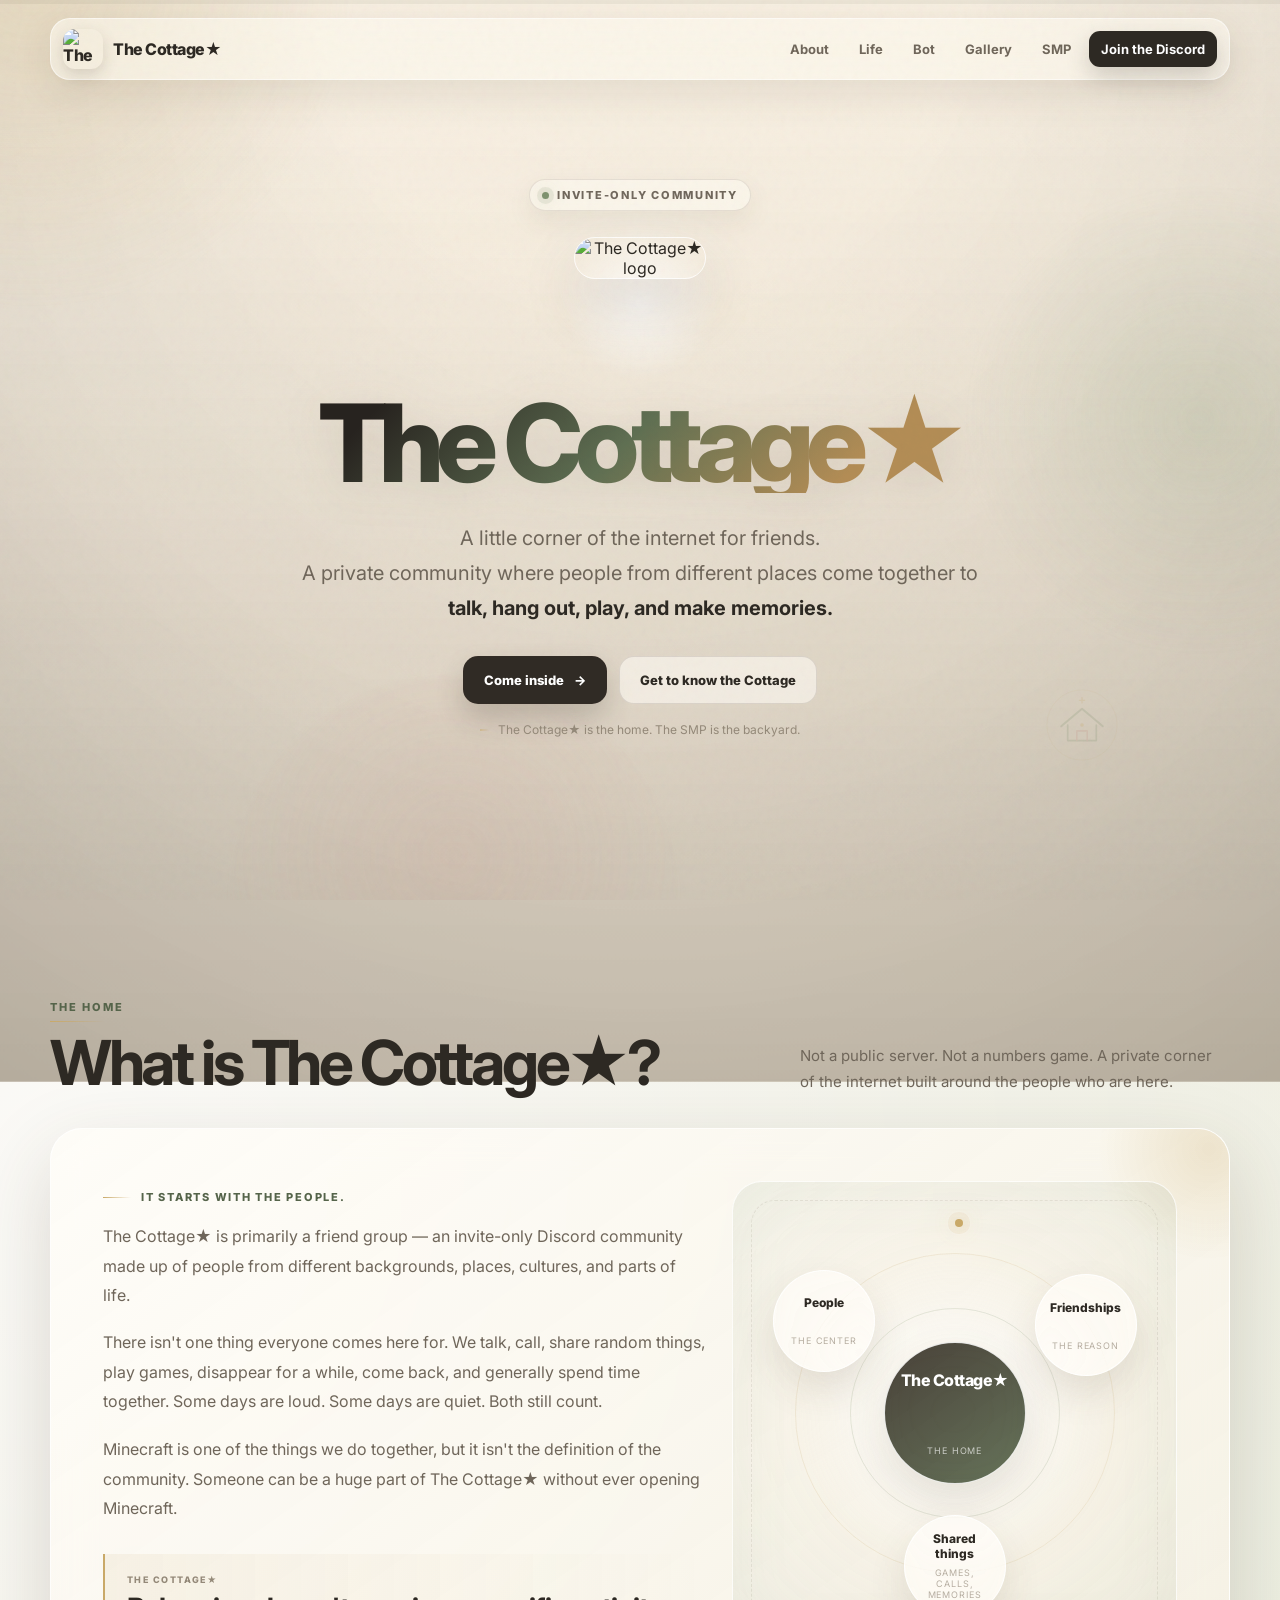
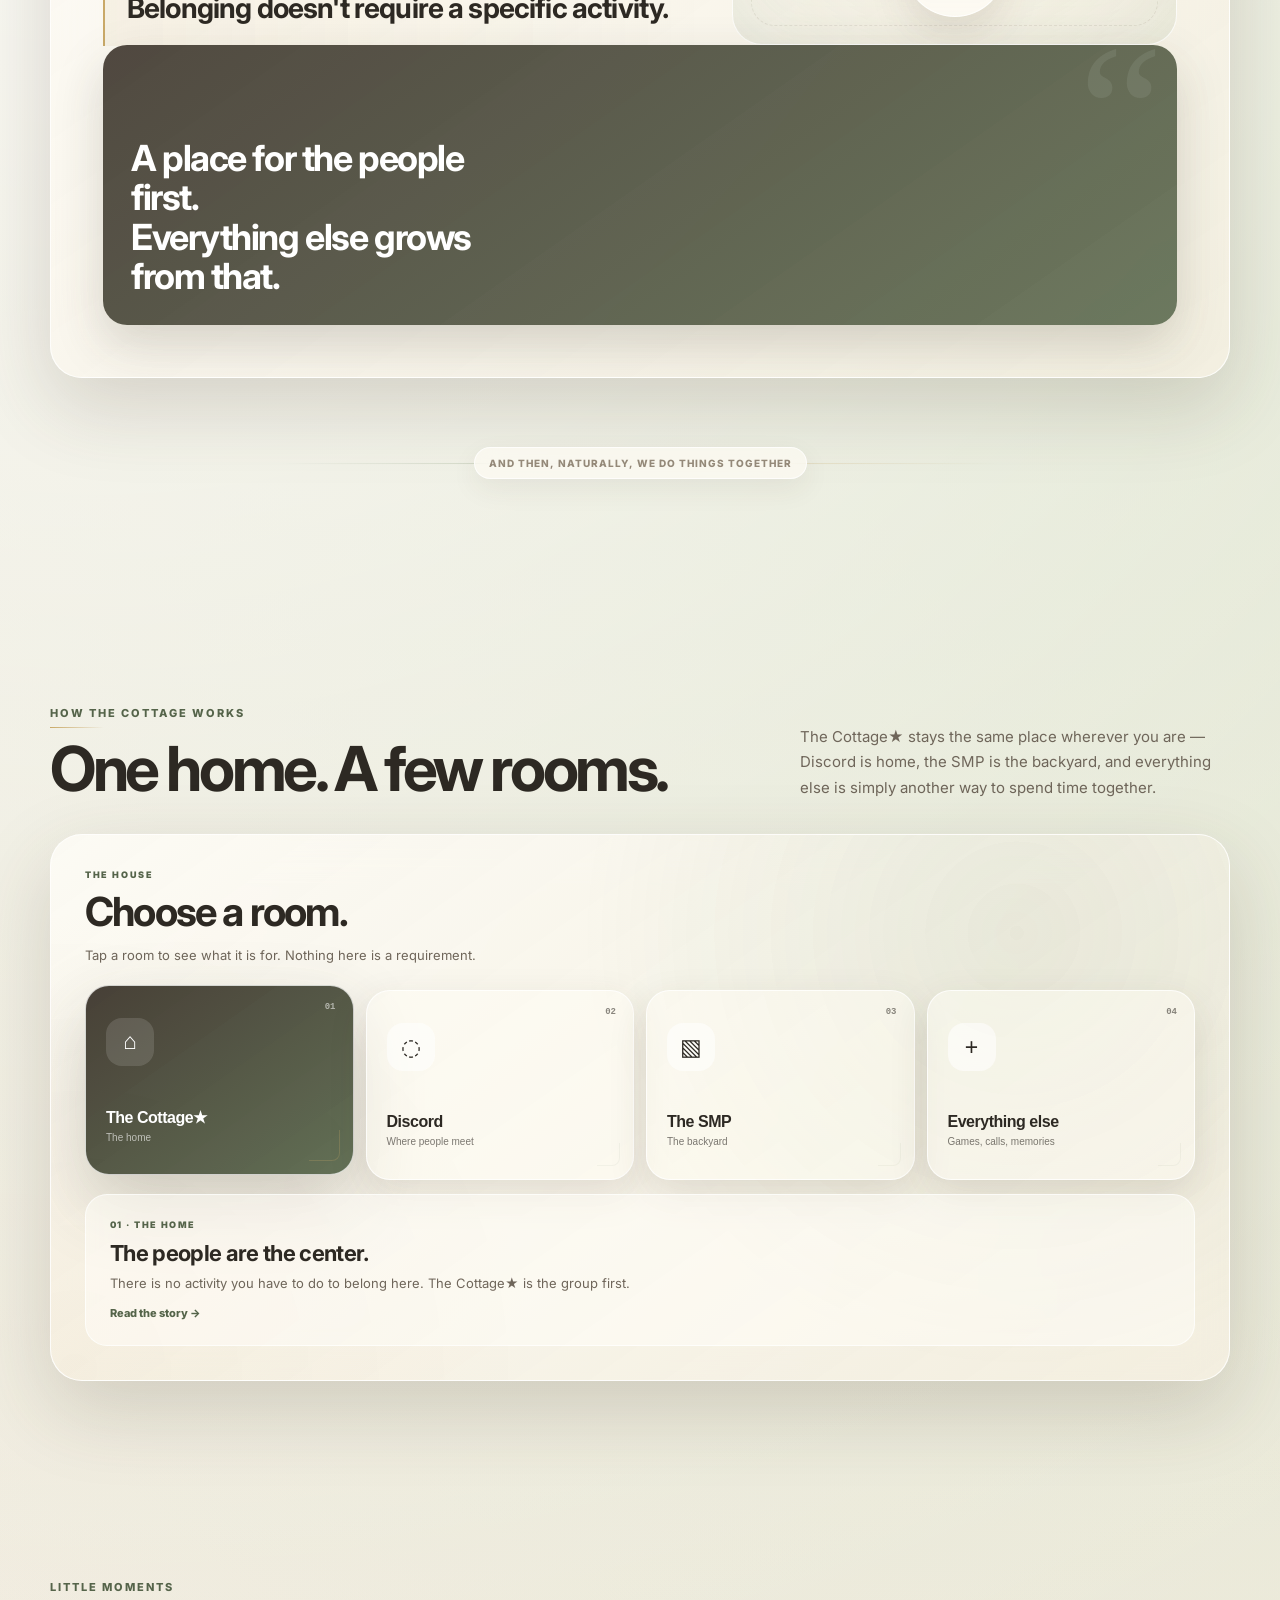
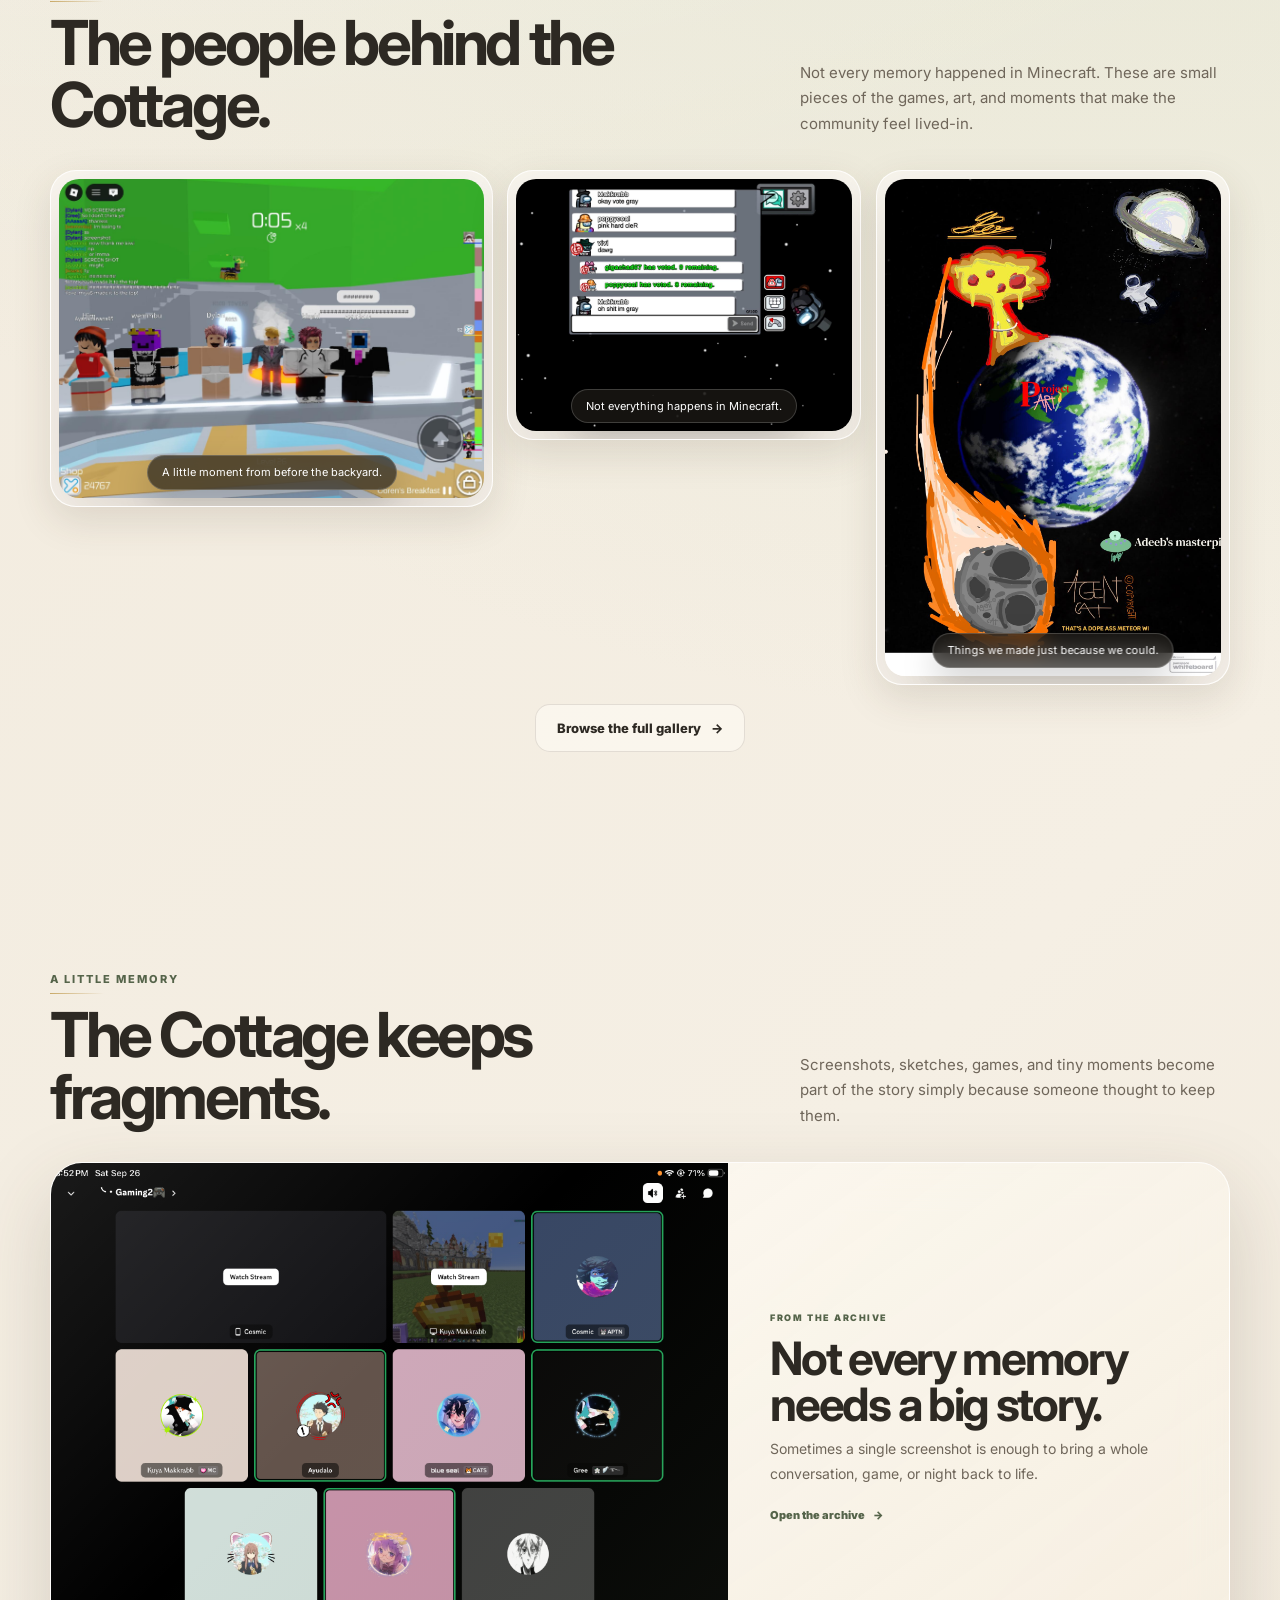
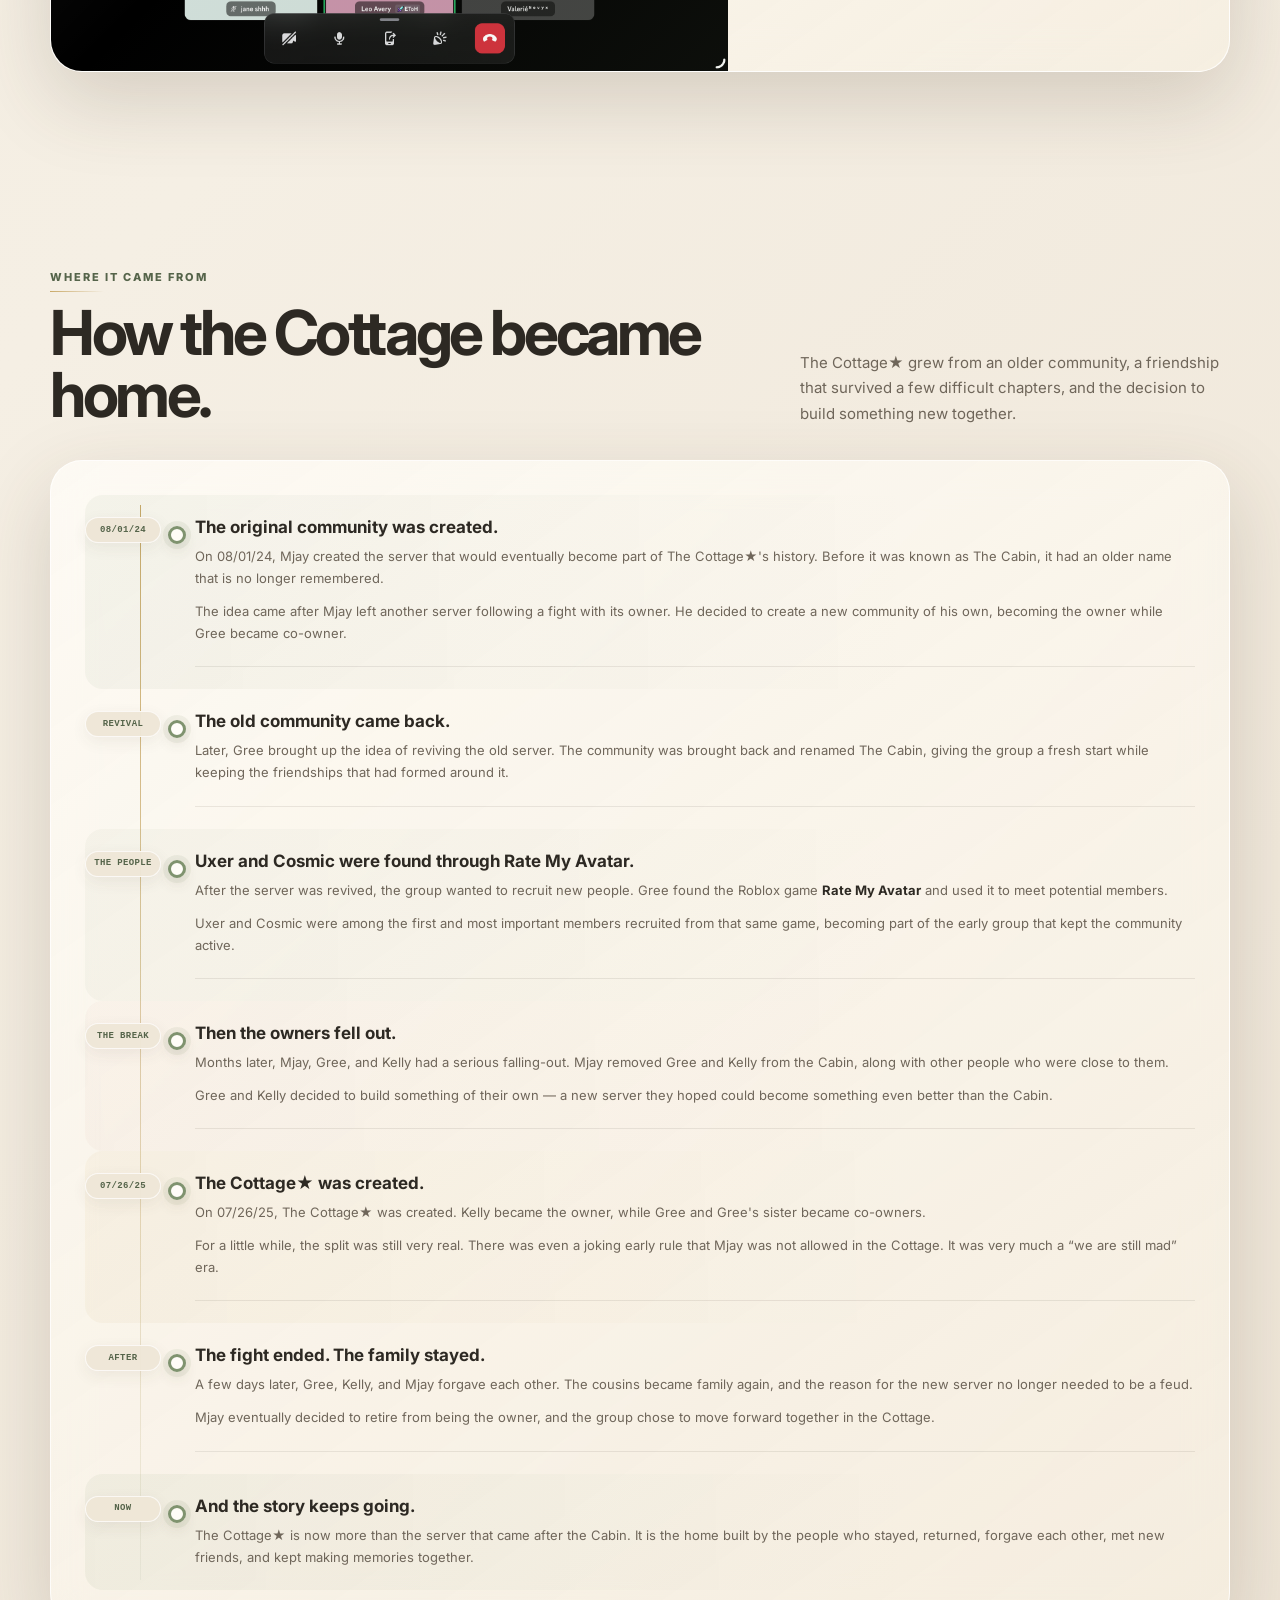
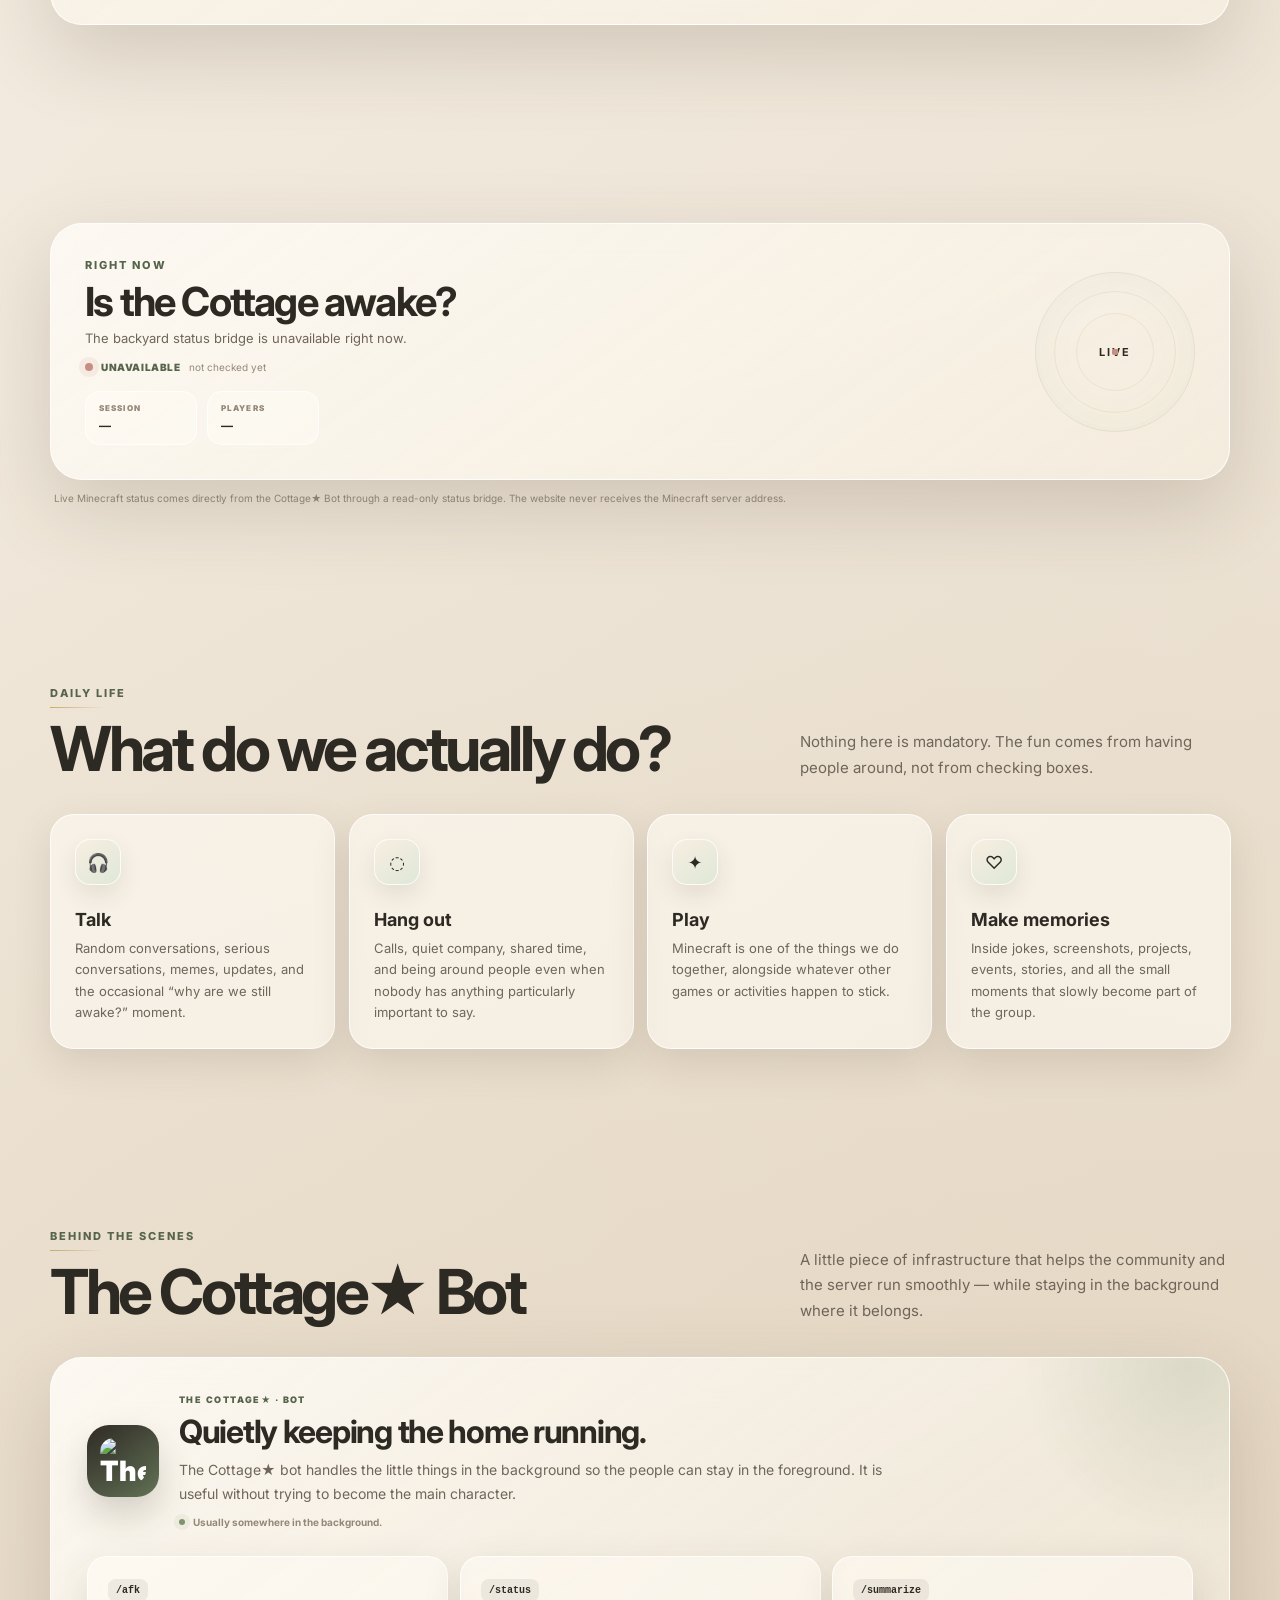
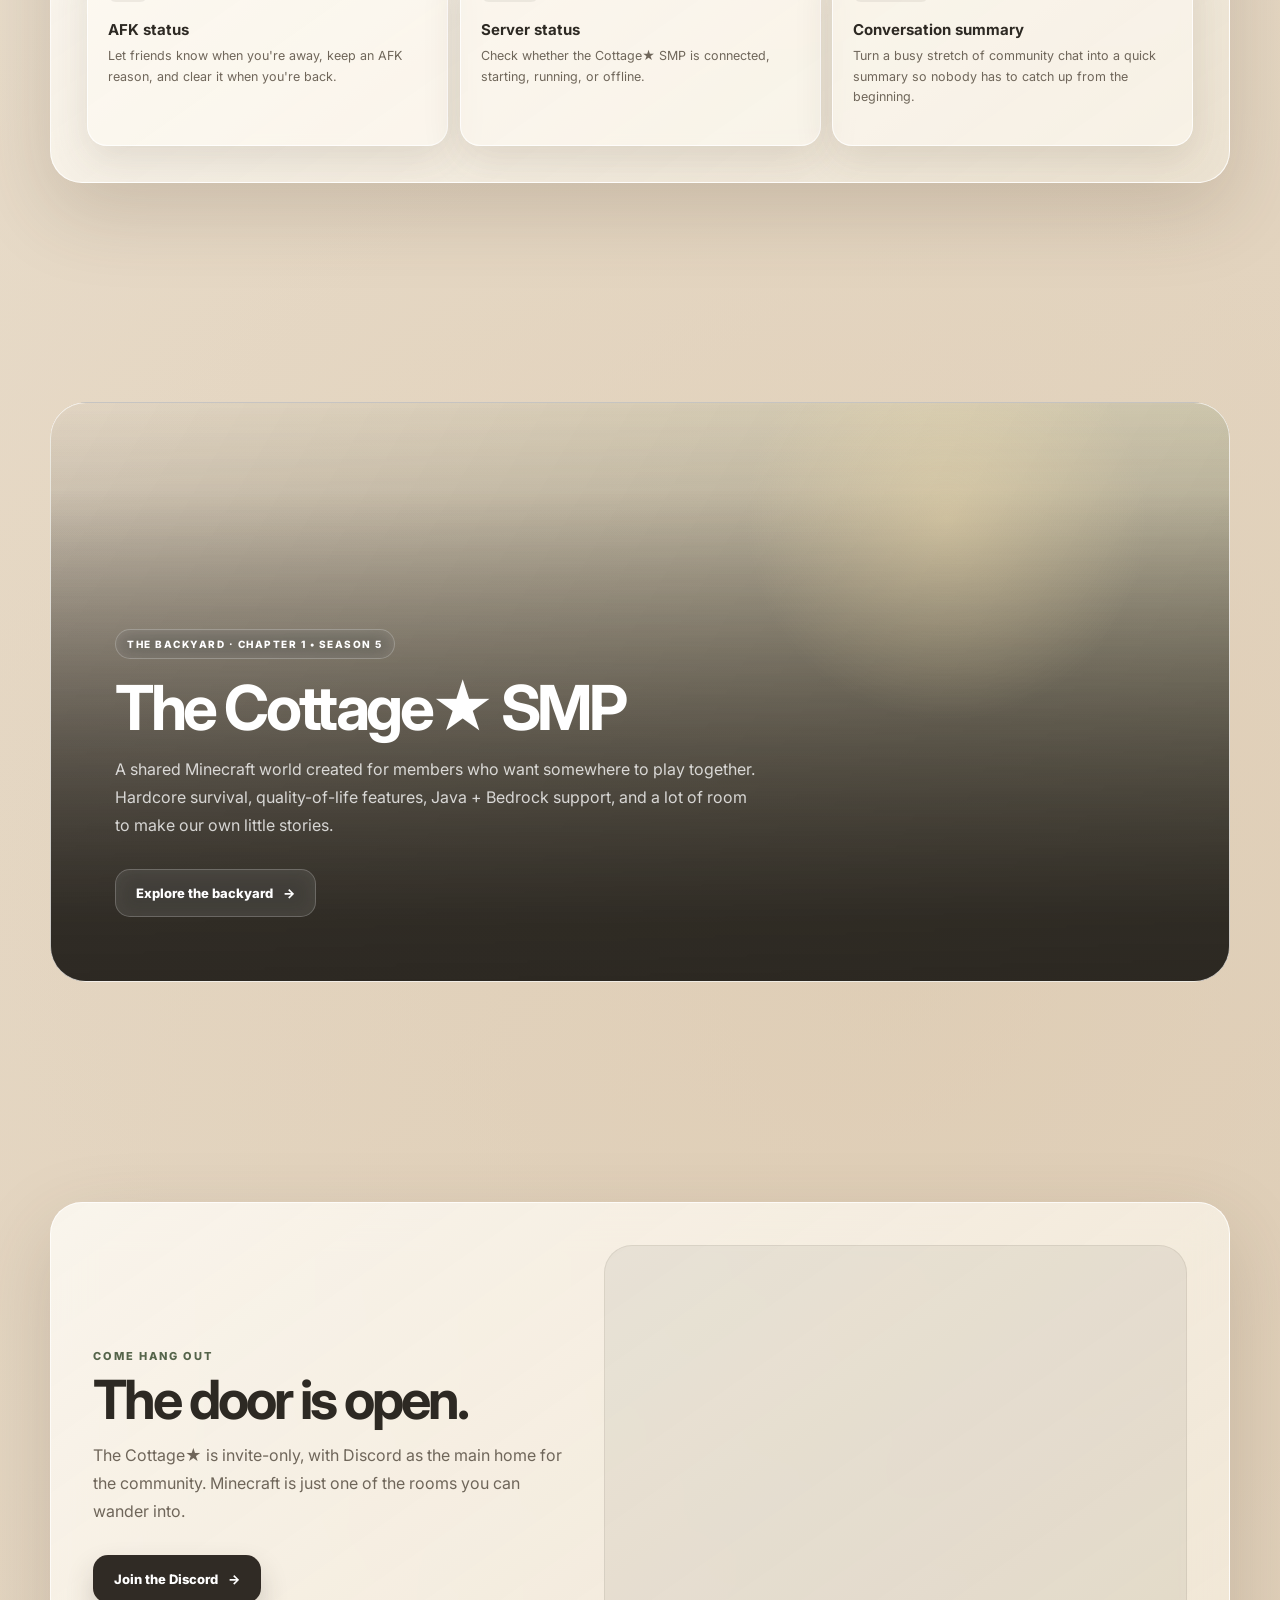
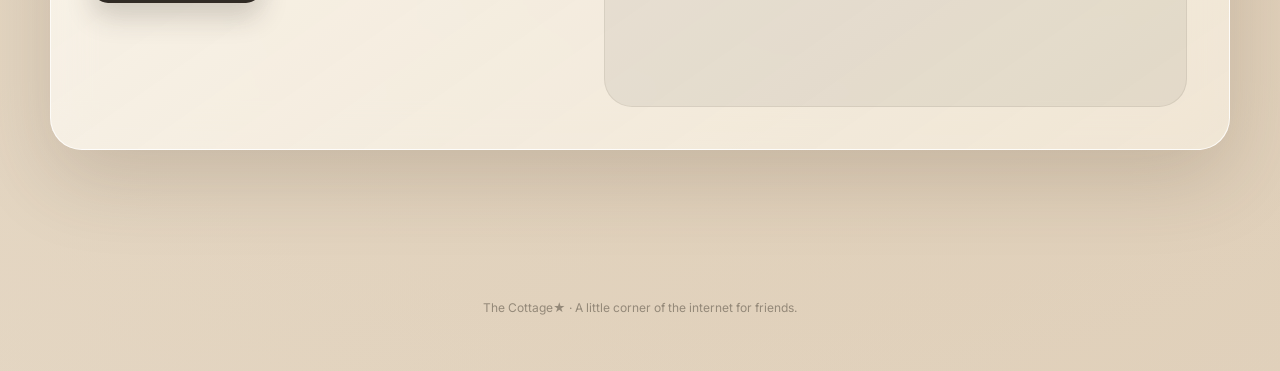
==== commit 98a1c852: "Add homepage memory and live status details" ====
--- a/index.html
+++ b/index.html
@@ -131,6 +131,22 @@
   </div><div class="gallery-archive-link reveal"><a class="btn secondary" href="gallery.html">Browse the full gallery <span class="arrow">→</span></a></div>
 </section>
 
+<section class="section memory-section" id="memory">
+  <div class="section-head reveal">
+    <div><div class="eyebrow">A little memory</div><h2>The Cottage keeps fragments.</h2></div>
+    <p class="section-intro">Screenshots, sketches, games, and tiny moments become part of the story simply because someone thought to keep them.</p>
+  </div>
+  <article class="memory-card paper reveal">
+    <div class="memory-media"><img src="Media/Moment%201.png" alt="A saved Cottage★ community moment" loading="lazy" decoding="async"></div>
+    <div class="memory-copy">
+      <span class="memory-kicker">FROM THE ARCHIVE</span>
+      <h3>Not every memory needs a big story.</h3>
+      <p>Sometimes a single screenshot is enough to bring a whole conversation, game, or night back to life.</p>
+      <a class="memory-link" href="gallery.html#moments-gallery">Open the archive <span>→</span></a>
+    </div>
+  </article>
+</section>
+
 <section class="section journal-section" id="journal">
   <div class="section-head reveal">
     <div><div class="eyebrow">Where it came from</div><h2>How the Cottage became home.</h2></div>
@@ -203,7 +219,12 @@
 
 <section class="section live-section" id="live">
   <div class="live-panel paper reveal">
-    <div class="live-copy"><div class="eyebrow">Right now</div><h2>Is the Cottage awake?</h2><p class="live-message">Checking the local connection…</p><div class="live-meta"><span class="live-dot"></span><span class="live-state">Checking</span><span class="live-time">just now</span></div></div>
+    <div class="live-copy"><div class="eyebrow">Right now</div><h2>Is the Cottage awake?</h2><p class="live-message">Checking the local connection…</p><div class="live-meta"><span class="live-dot"></span><span class="live-state">Checking</span><span class="live-time">just now</span></div>
+<div class="live-stats" aria-live="polite">
+  <div><span>SESSION</span><strong class="live-uptime">—</strong></div>
+  <div><span>PLAYERS</span><strong class="live-players">—</strong></div>
+</div>
+</div>
     <div class="live-orbit" aria-hidden="true"><span></span><span></span><span></span><strong>LIVE</strong></div>
   </div>
   <p class="live-note">Live Minecraft status comes directly from the Cottage★ Bot through a read-only status bridge. The website never receives the Minecraft server address.</p>
--- a/cottage.css
+++ b/cottage.css
@@ -1635,3 +1635,75 @@
     animation:none;
   }
 }
+
+
+/* 404 / wrong-room page */
+.error-page{
+  min-height:100vh;
+  display:grid;
+  place-items:center;
+  padding:80px 18px;
+}
+.error-card{
+  position:relative;
+  width:min(760px,100%);
+  padding:64px;
+  text-align:center;
+  overflow:hidden;
+}
+.error-card::before{
+  content:"";
+  position:absolute;
+  width:260px;
+  height:260px;
+  left:50%;
+  top:-150px;
+  transform:translateX(-50%);
+  border-radius:50%;
+  background:radial-gradient(circle,rgba(201,169,104,.20),transparent 68%);
+  animation:errorGlow 8s ease-in-out infinite;
+}
+.error-card > *{position:relative}
+.error-card h1{
+  margin:10px 0 16px;
+  font-size:clamp(38px,7vw,70px);
+  line-height:.98;
+  letter-spacing:-.065em;
+}
+.error-card p{
+  margin:0 auto;
+  max-width:520px;
+  color:var(--muted);
+  line-height:1.75;
+}
+.error-seal{
+  width:82px;
+  height:82px;
+  margin:0 auto 20px;
+  opacity:.42;
+  animation:cottageSealFloat 7.5s ease-in-out infinite;
+}
+.error-seal img{
+  display:block;
+  width:100%;
+  height:100%;
+}
+.error-note{
+  margin-top:25px;
+  color:var(--soft);
+  font-size:10px;
+  letter-spacing:.12em;
+  text-transform:uppercase;
+}
+@keyframes errorGlow{
+  0%,100%{transform:translateX(-50%) scale(.92);opacity:.65}
+  50%{transform:translateX(-50%) scale(1.08);opacity:1}
+}
+@media(max-width:700px){
+  .error-card{padding:38px 24px}
+  .error-seal{width:68px;height:68px}
+}
+@media(prefers-reduced-motion:reduce){
+  .error-card::before,
+  .error-seal{animation:none}
+}
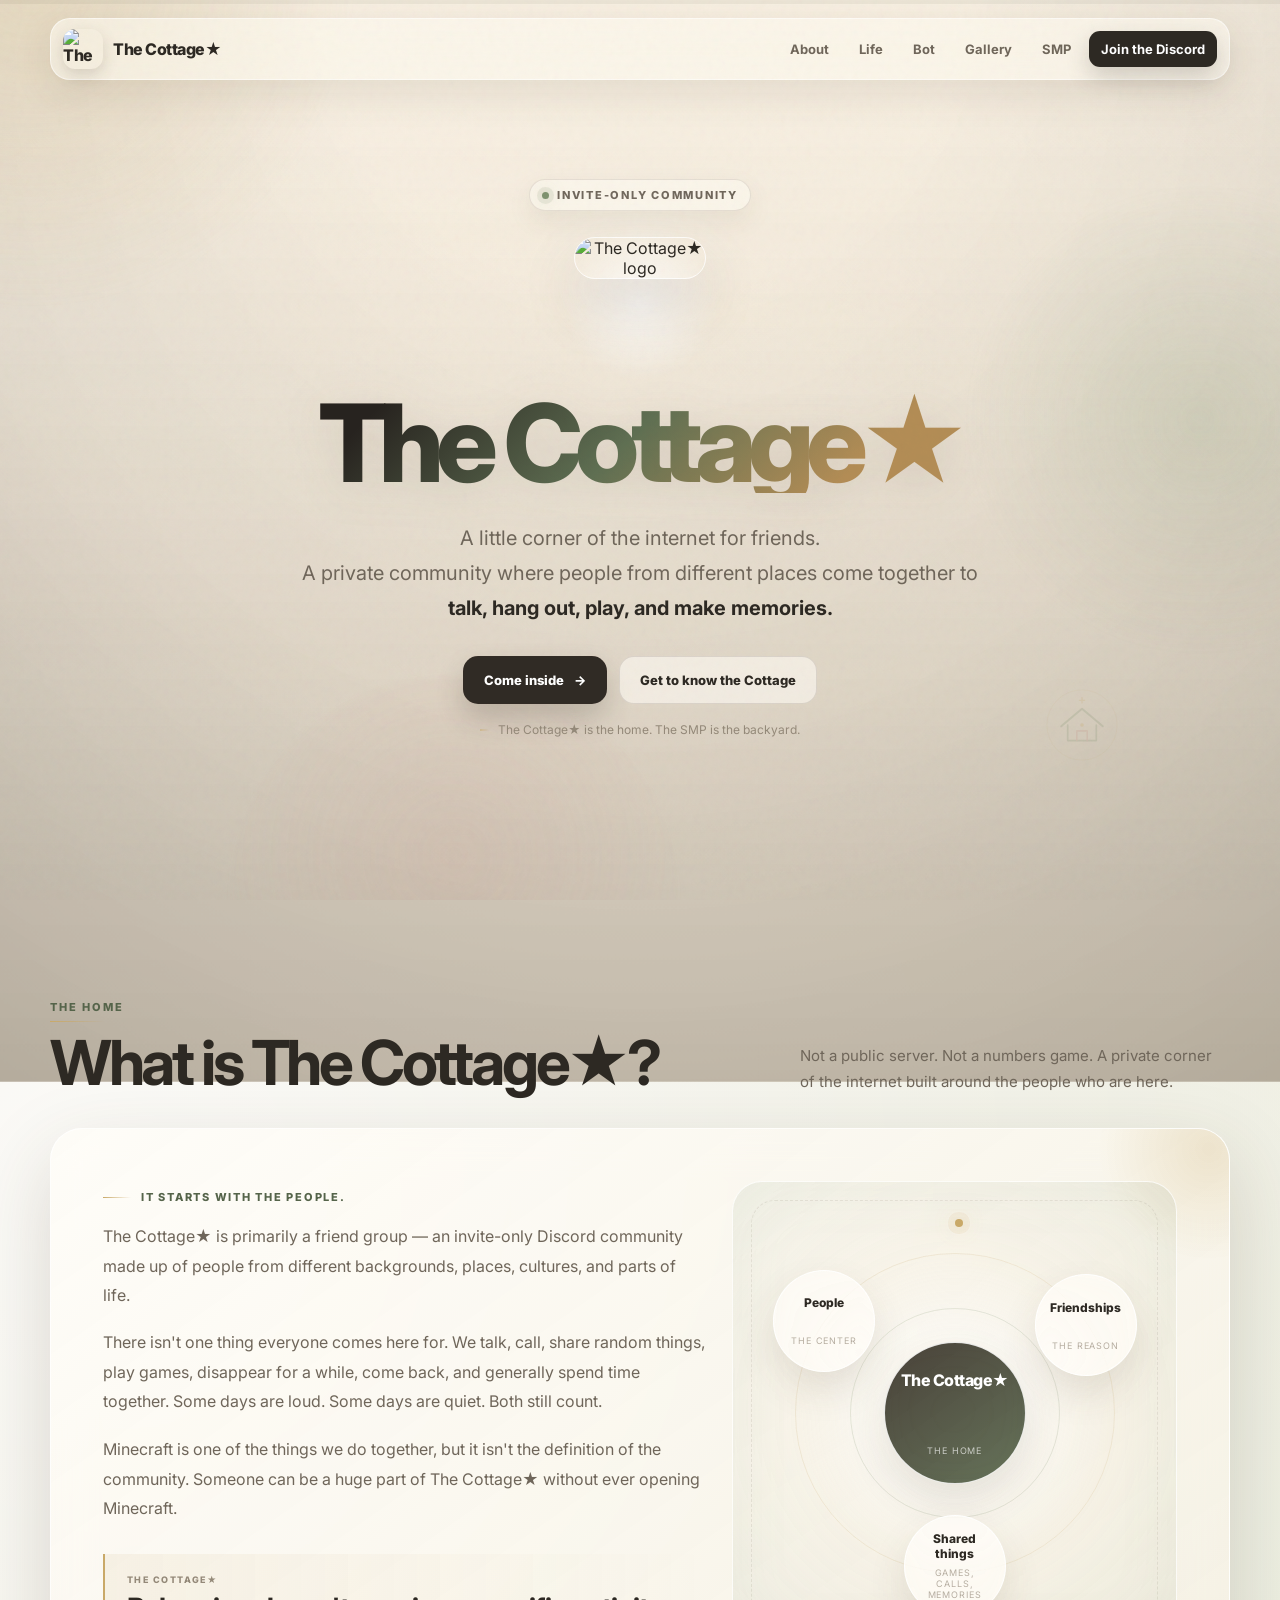
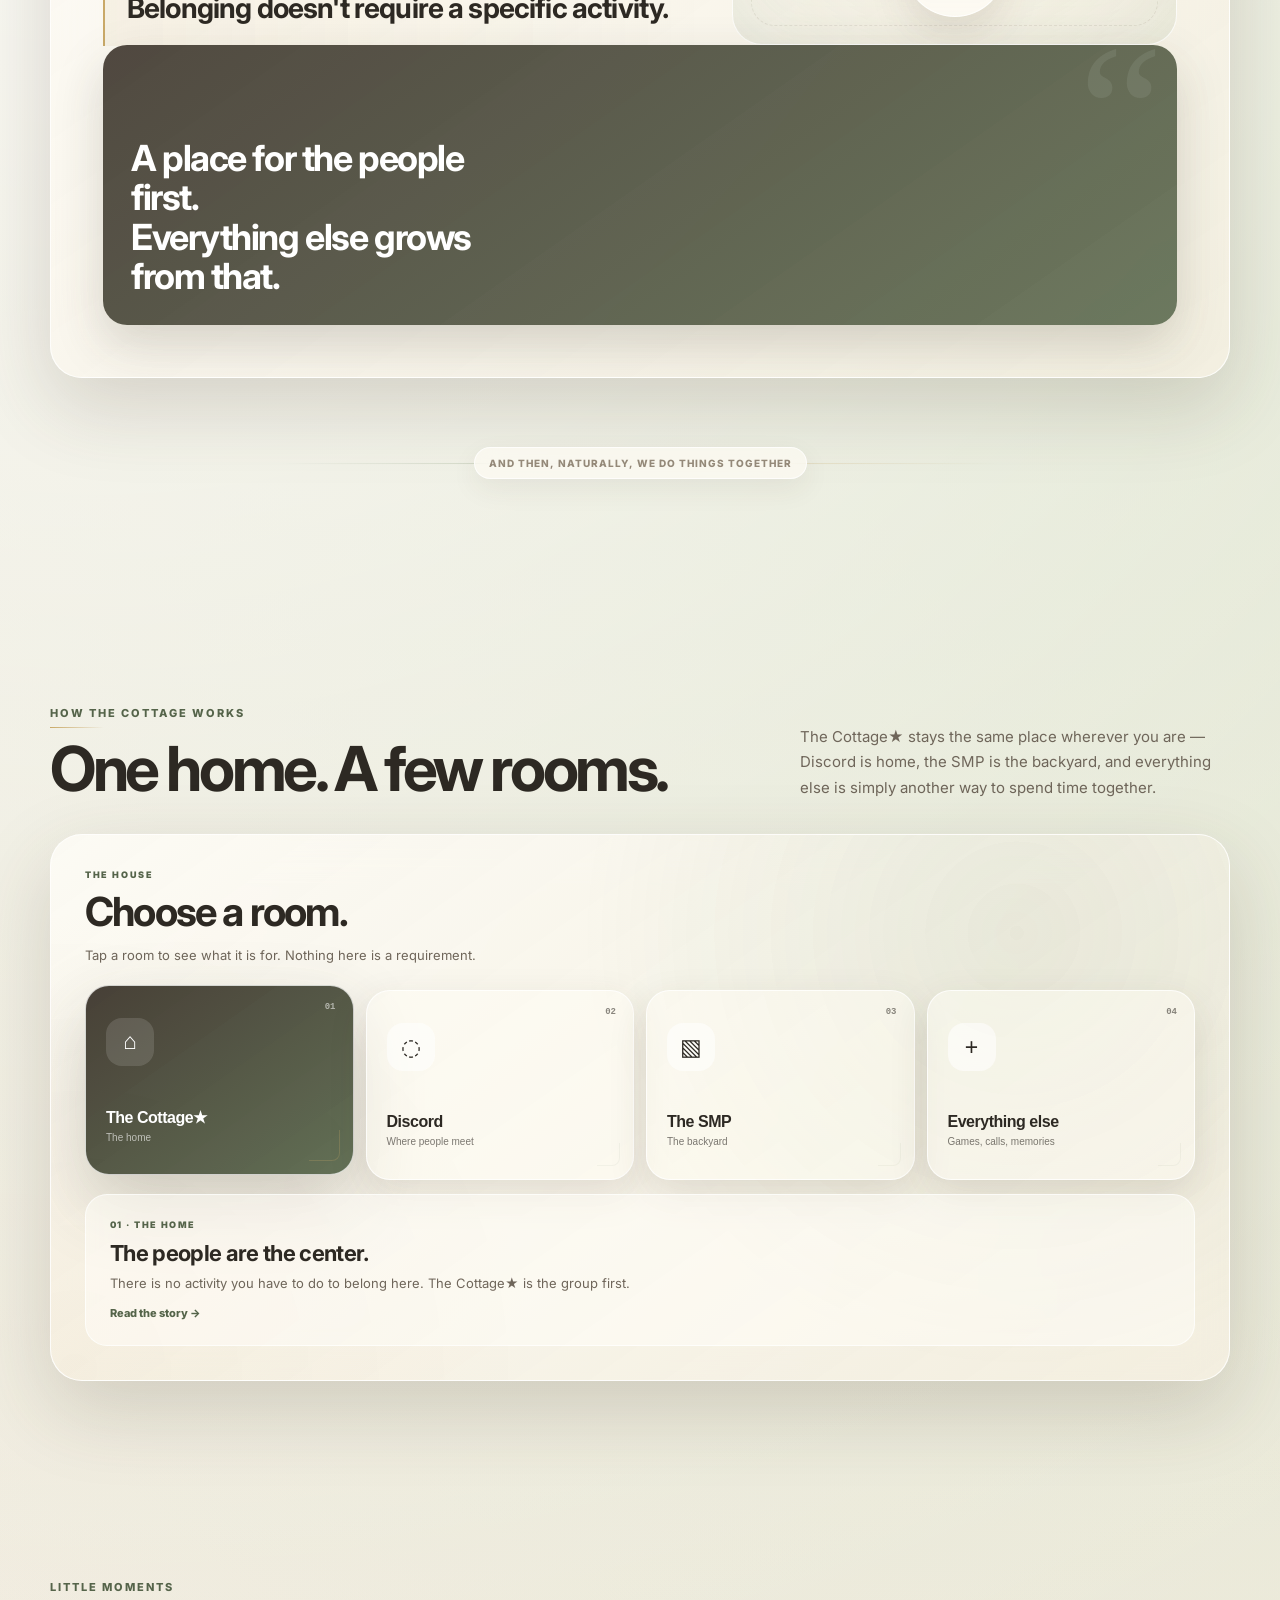
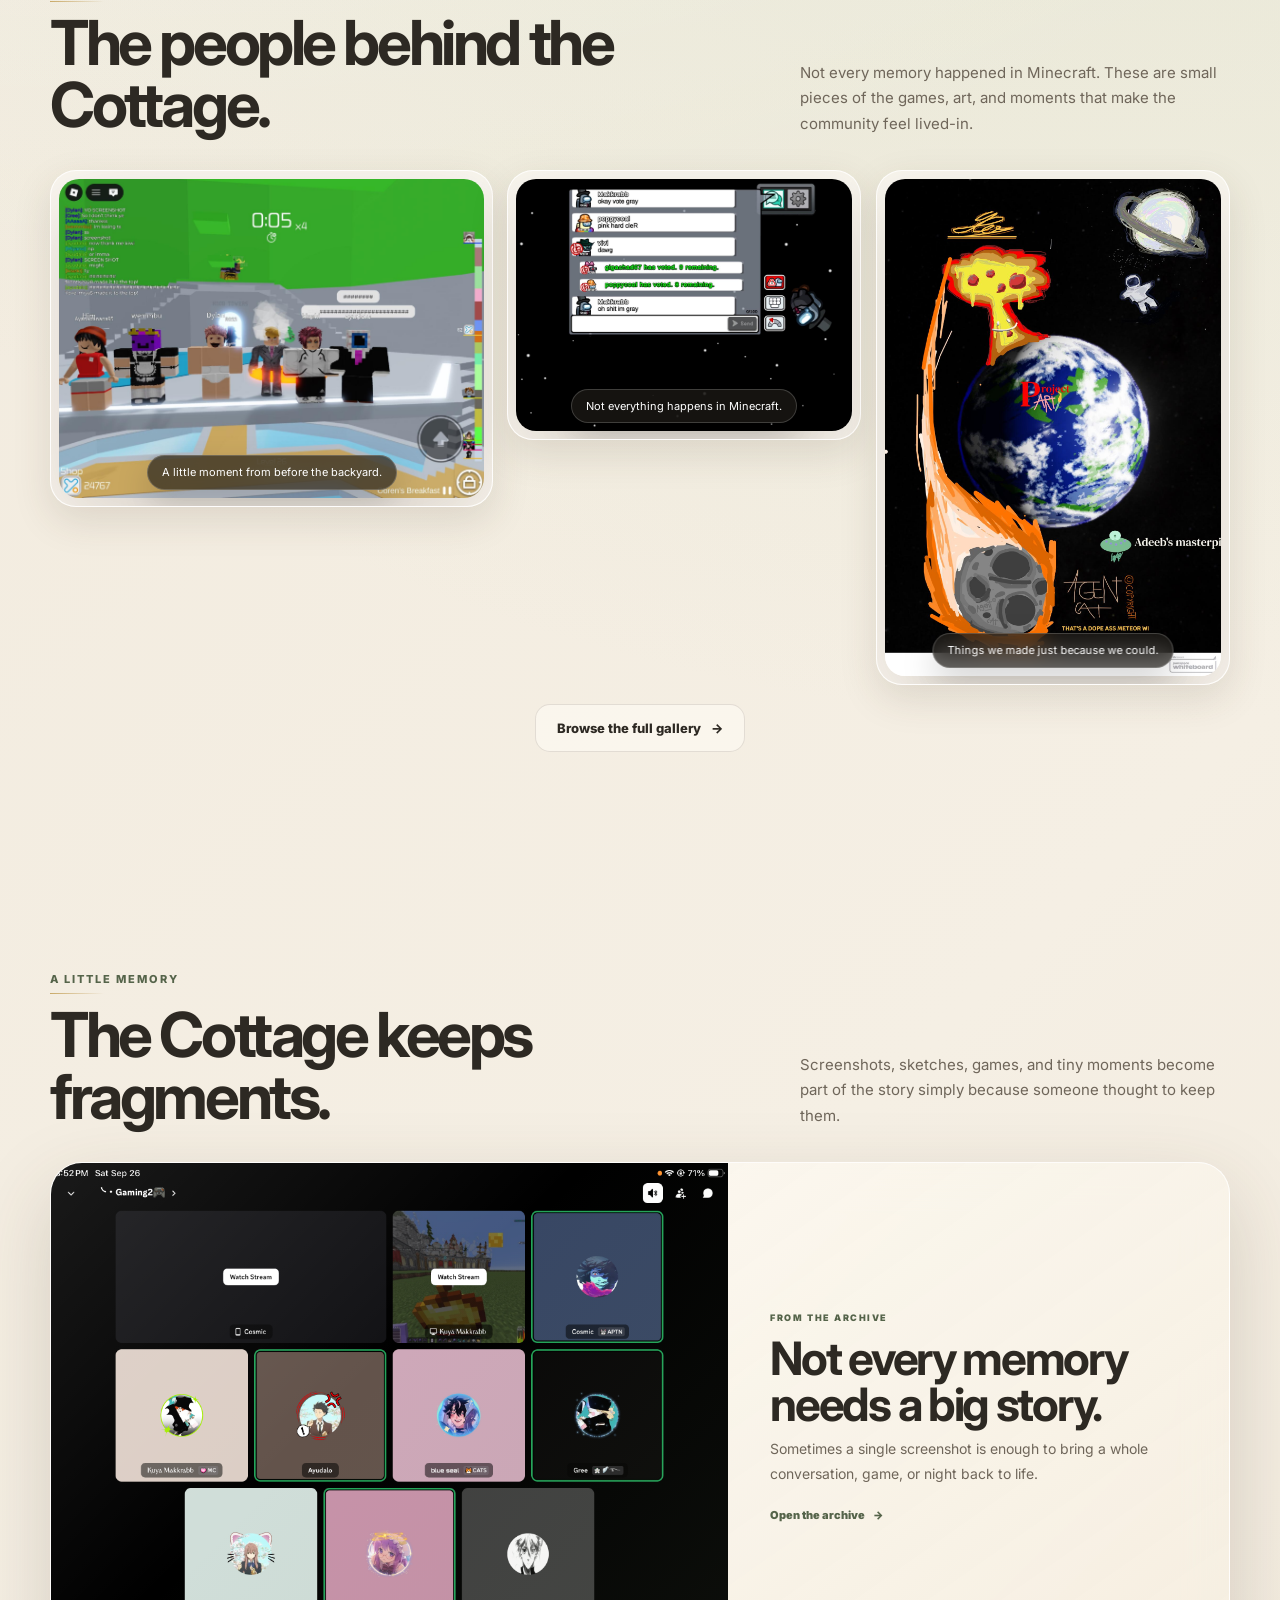
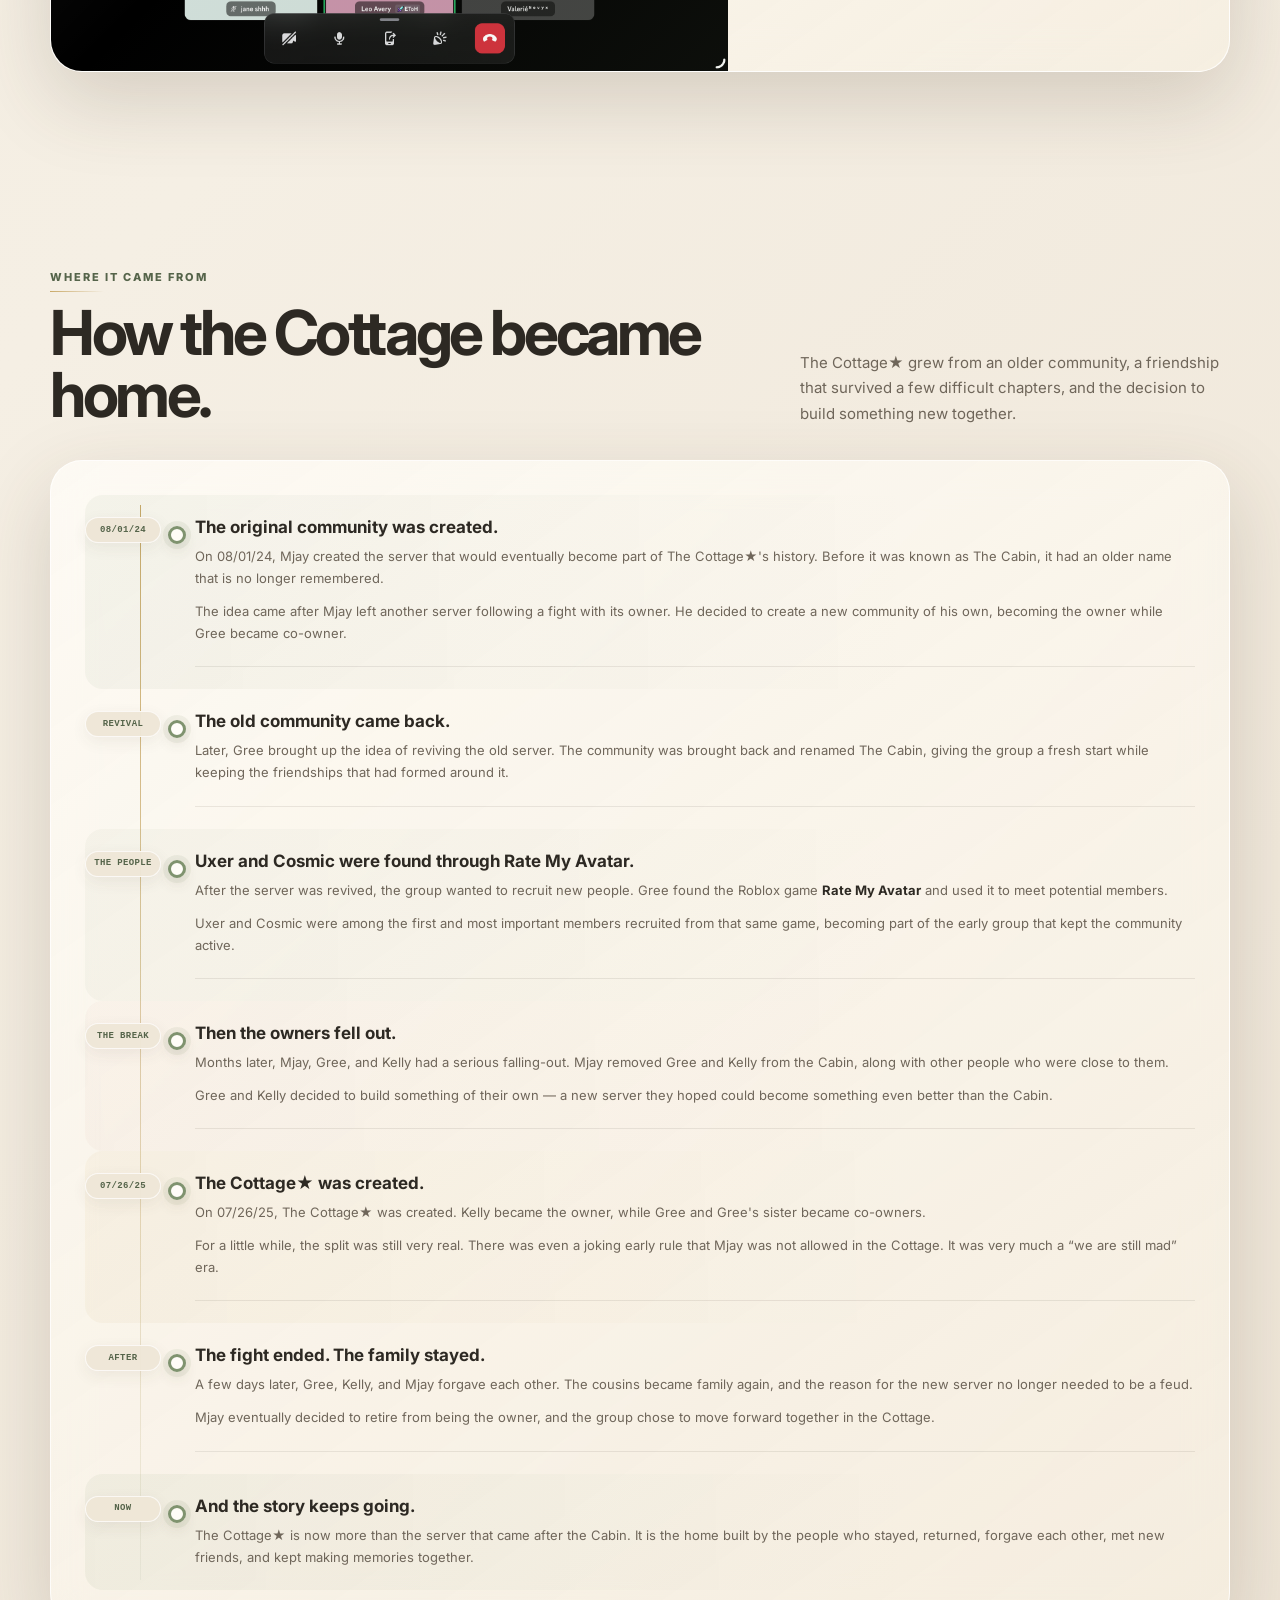
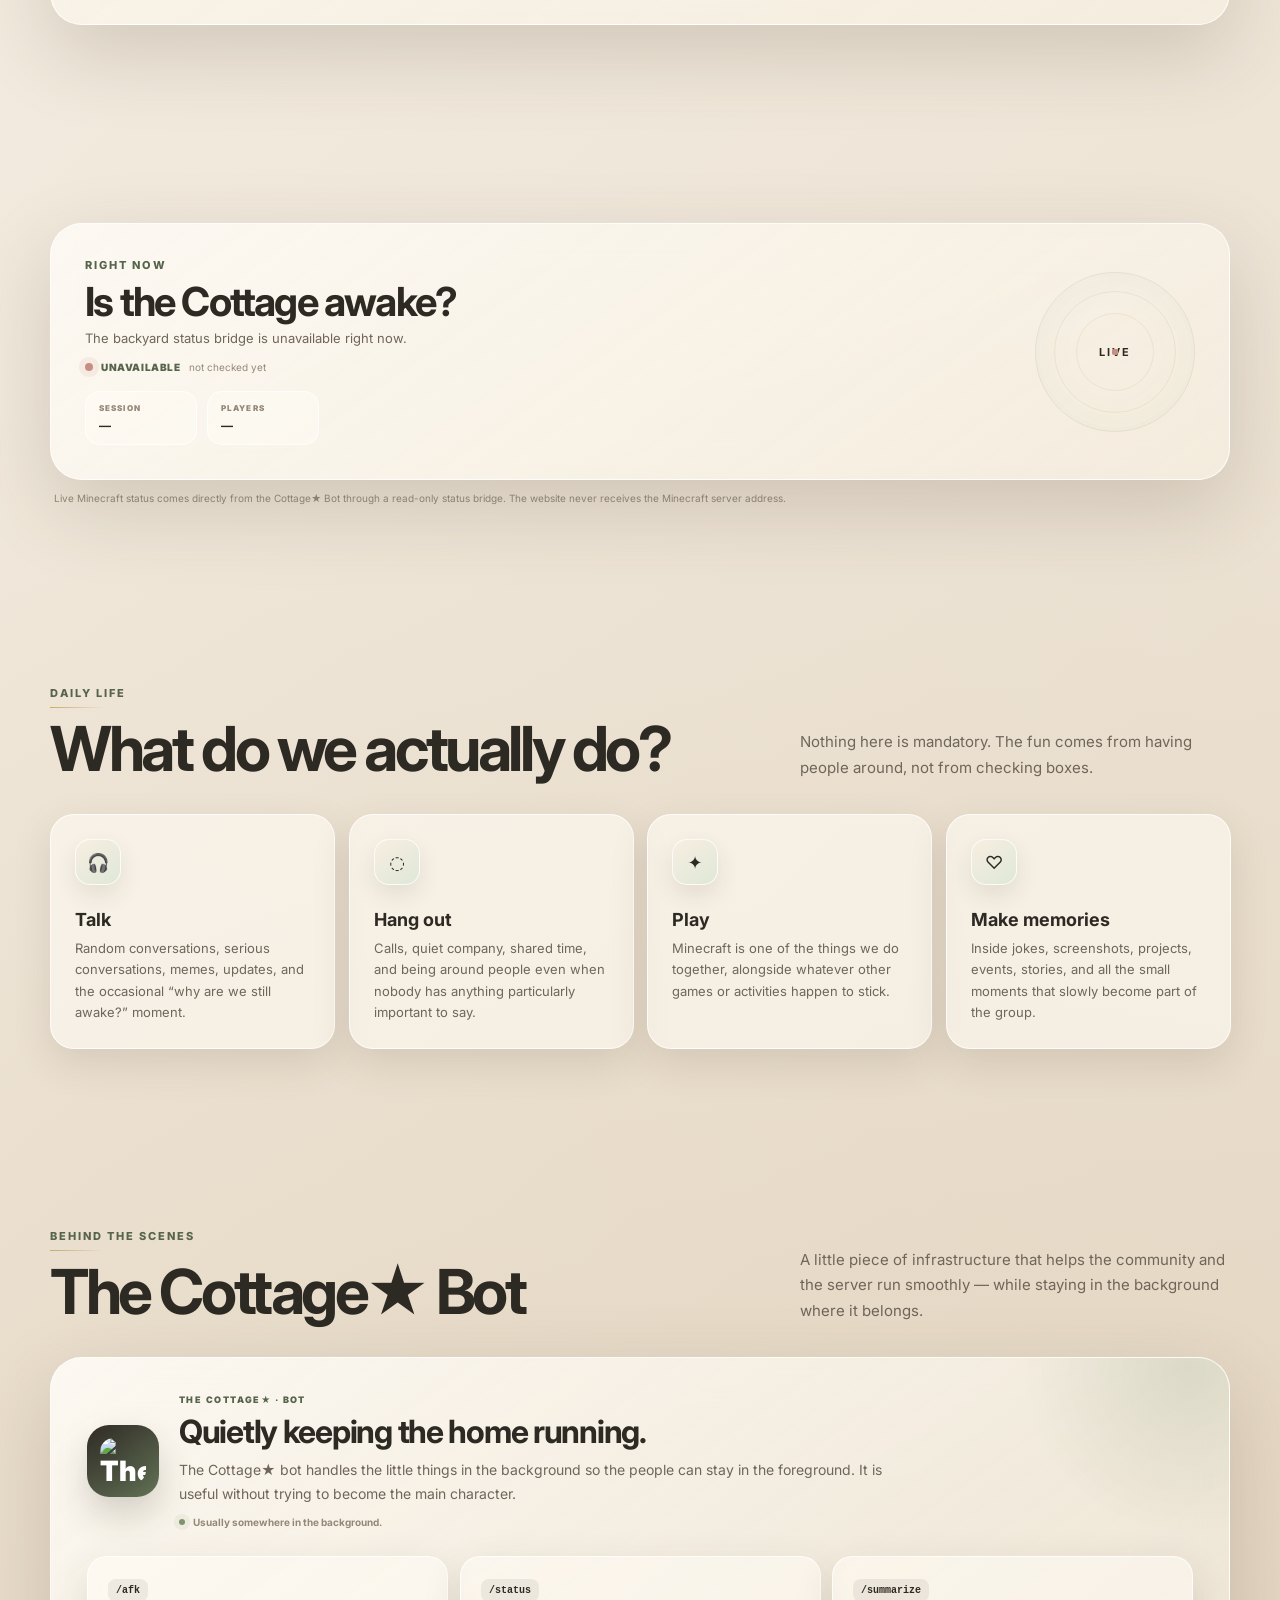
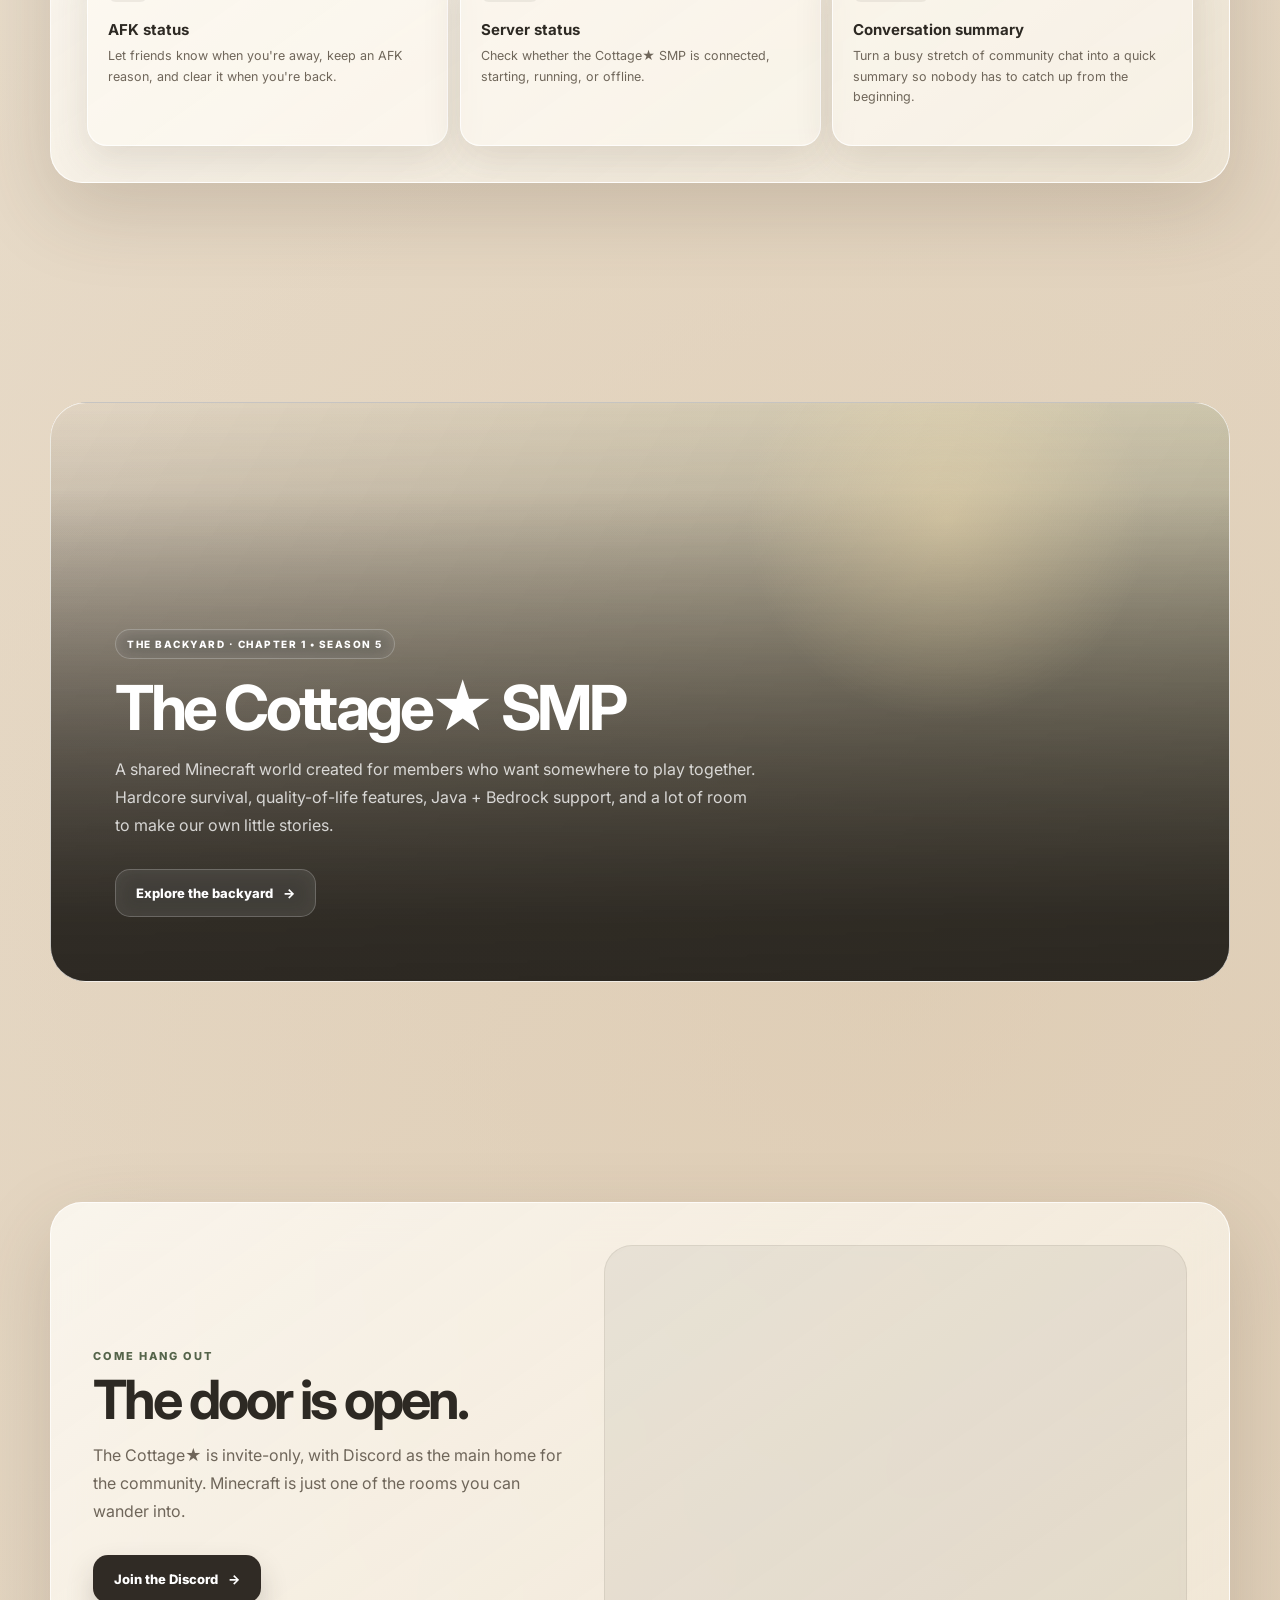
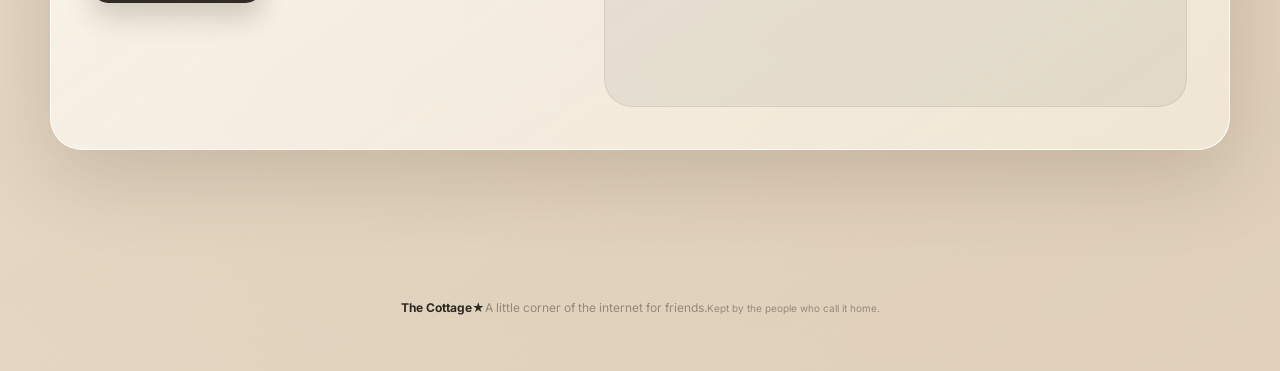
==== commit 4180a954: "Polish shared footer and final homepage consistency" ====
--- a/index.html
+++ b/index.html
@@ -261,6 +261,6 @@
 
 <section class="section backyard" id="smp"><div class="backyard-card reveal" data-parallax=".025"><div class="backyard-content"><div class="backyard-badge">The backyard · Chapter 1 • Season 5</div><h2>The Cottage★ SMP</h2><p>A shared Minecraft world created for members who want somewhere to play together. Hardcore survival, quality-of-life features, Java + Bedrock support, and a lot of room to make our own little stories.</p><div class="hero-actions" style="justify-content:flex-start"><a class="btn secondary" href="smp.html">Explore the backyard <span class="arrow">→</span></a></div></div></div></section>
 <section class="section" id="join"><div class="paper invite-card reveal"><div class="invite-copy"><div class="eyebrow">Come hang out</div><h2>The door is open.</h2><p>The Cottage★ is invite-only, with Discord as the main home for the community. Minecraft is just one of the rooms you can wander into.</p><div class="hero-actions" style="justify-content:flex-start"><a class="btn primary" href="https://the-cottage.onrender.com/">Join the Discord <span class="arrow">→</span></a></div></div><div class="widget-frame"><iframe src="https://discord.com/widget?id=1398568016915992667&theme=dark" allowtransparency="true" frameborder="0" sandbox="allow-popups allow-popups-to-escape-sandbox allow-same-origin allow-scripts" title="The Cottage★ Discord widget"></iframe></div></div></section>
-<footer class="footer">The Cottage★ · A little corner of the internet for friends.</footer>
+<footer class="footer"><strong>The Cottage★</strong><span>A little corner of the internet for friends.</span><small>Kept by the people who call it home.</small></footer>
 <div class="entrance-screen" aria-hidden="true"><div class="entrance-mark"><img src="IMG_8048-modified.png" alt="" decoding="async"><span>The Cottage★</span><small>come inside</small></div></div><div class="offline-banner" role="status" aria-live="polite"><span class="offline-dot"></span><span>You appear to be offline. Some live pieces may be unavailable.</span></div></div><script src="cottage.js"></script>
 </body></html>
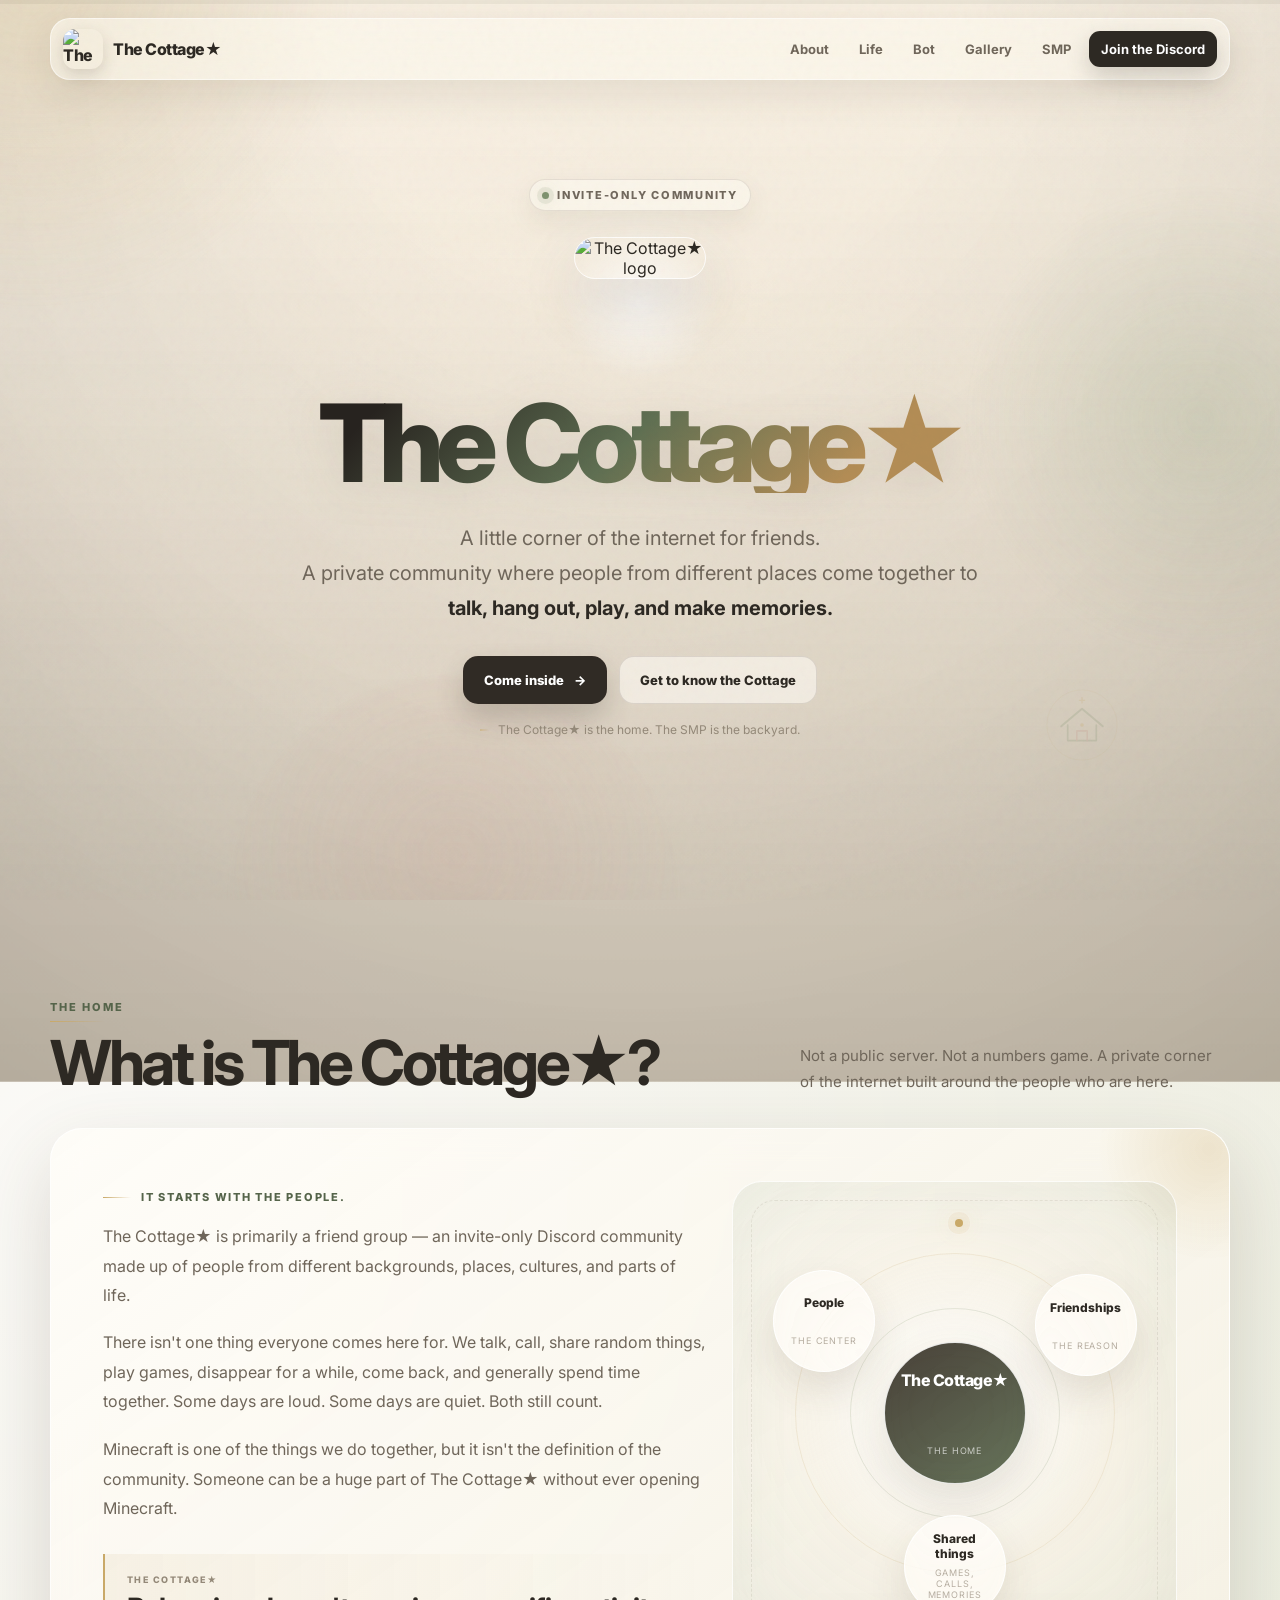
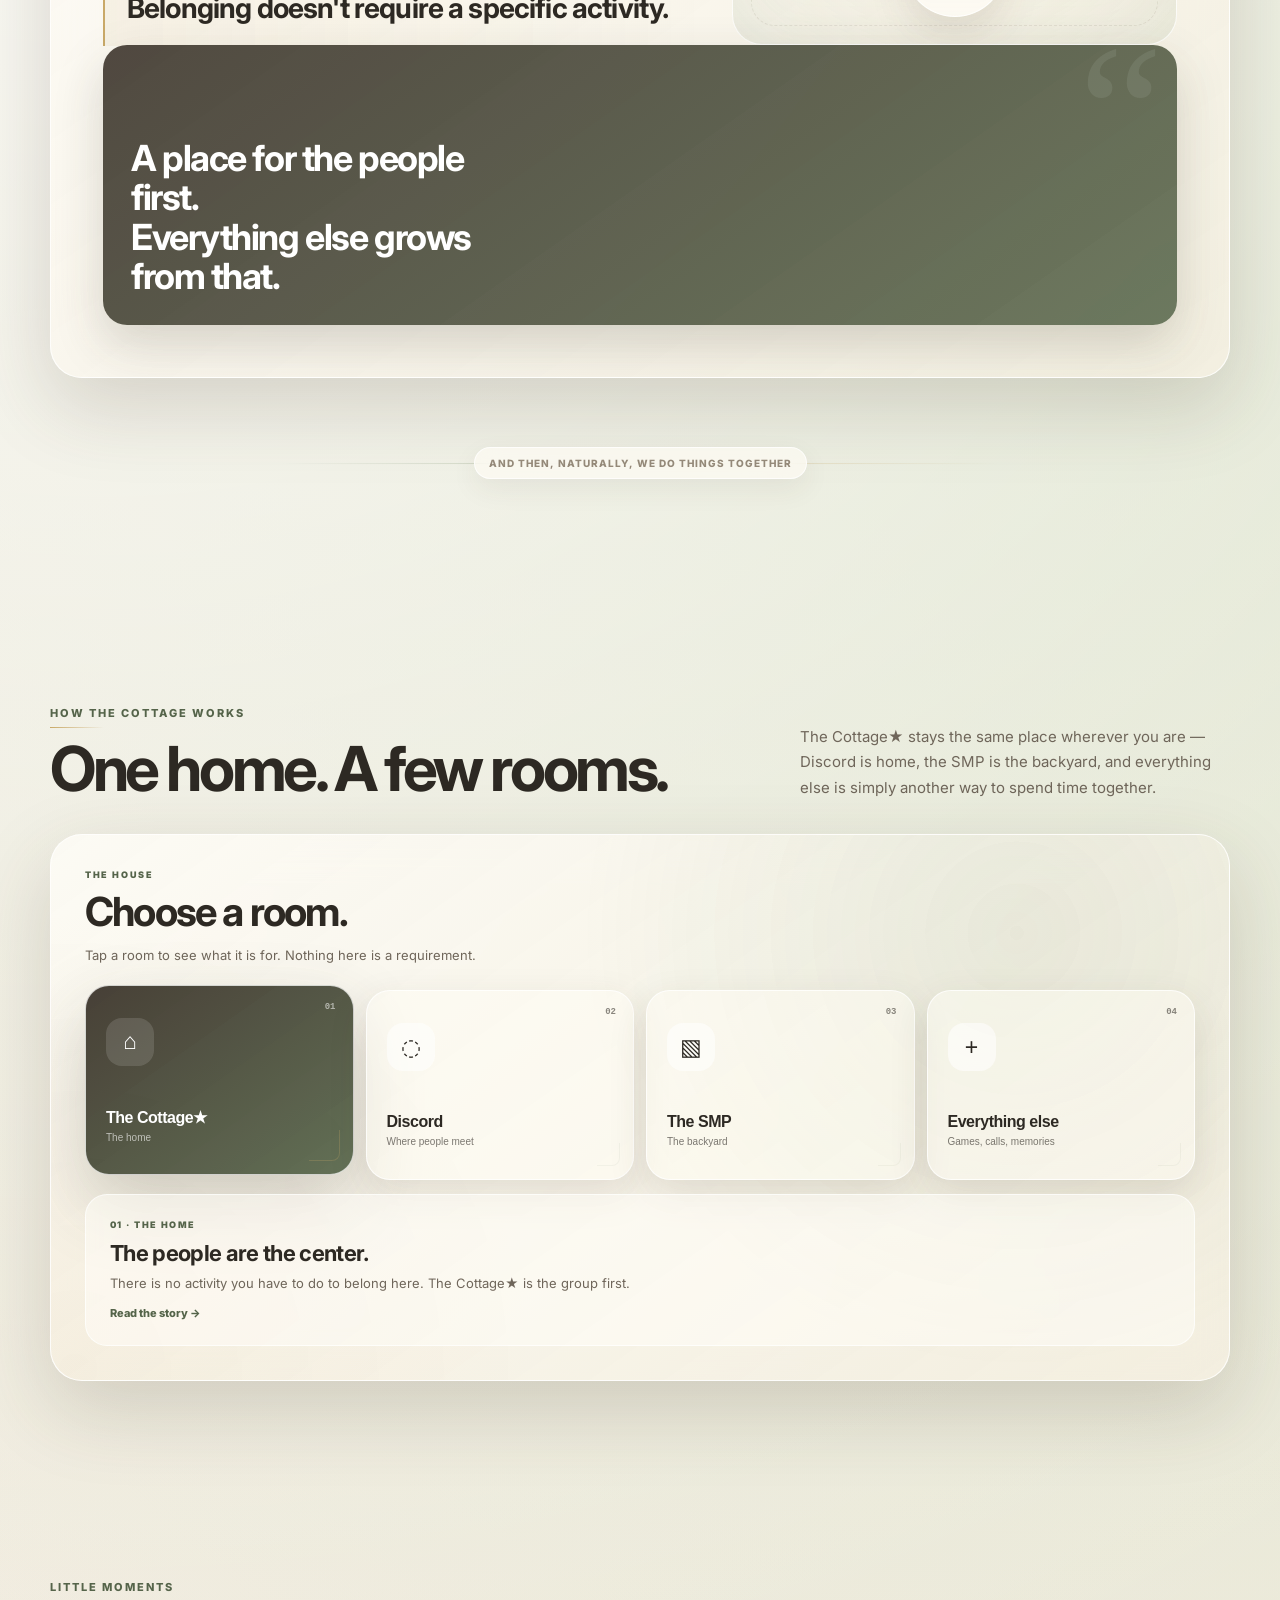
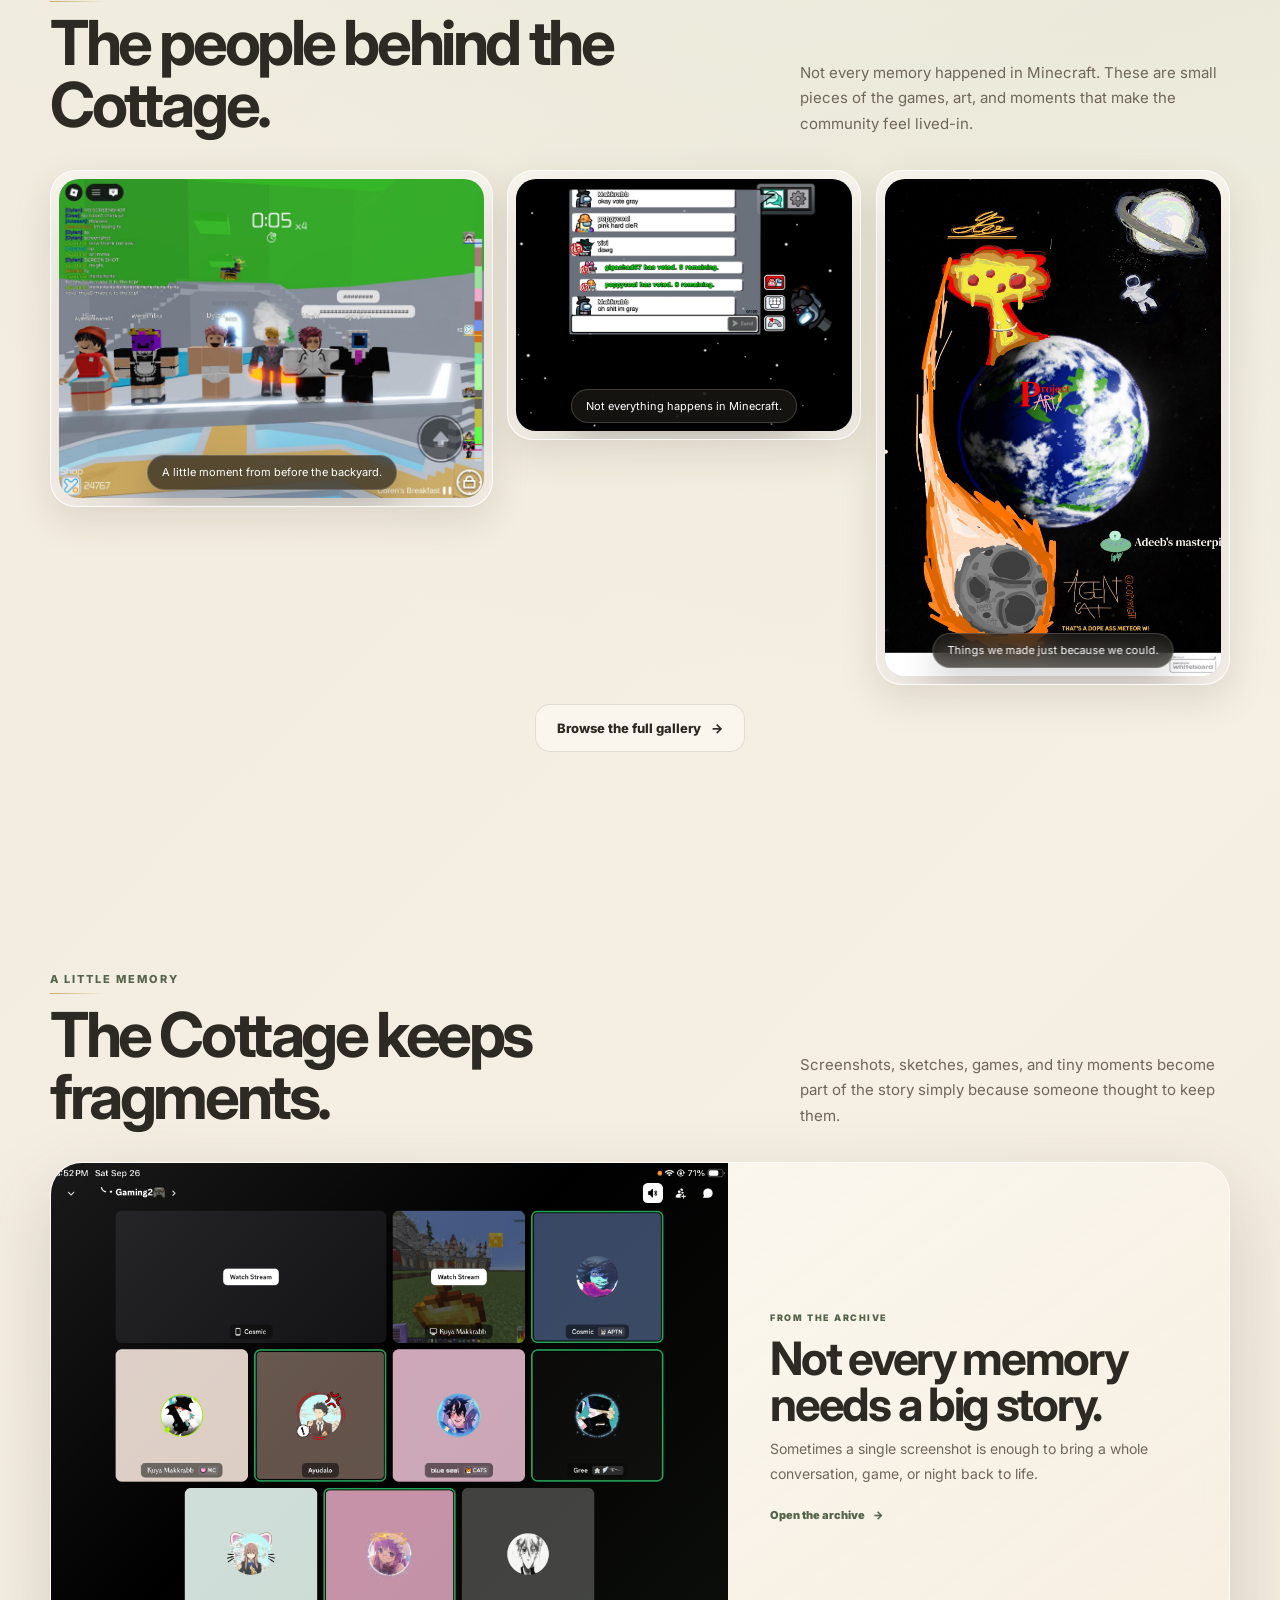
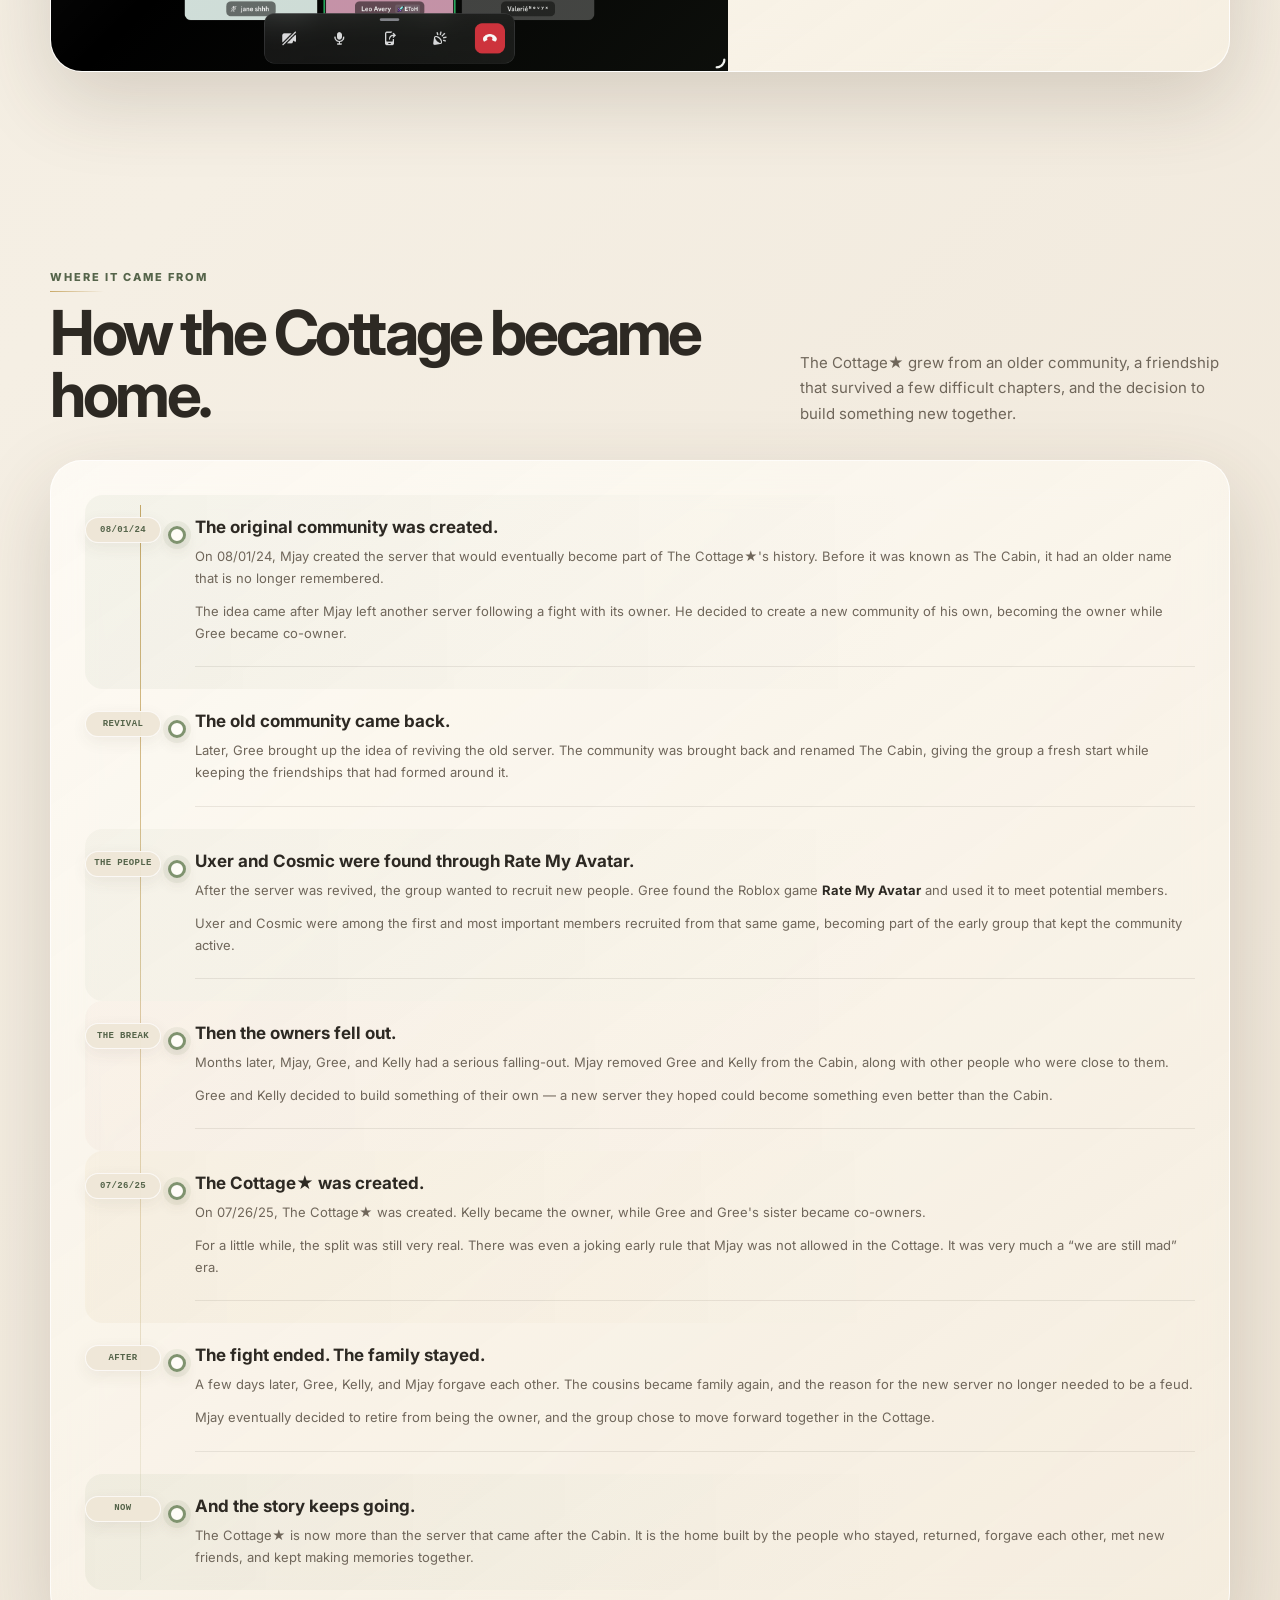
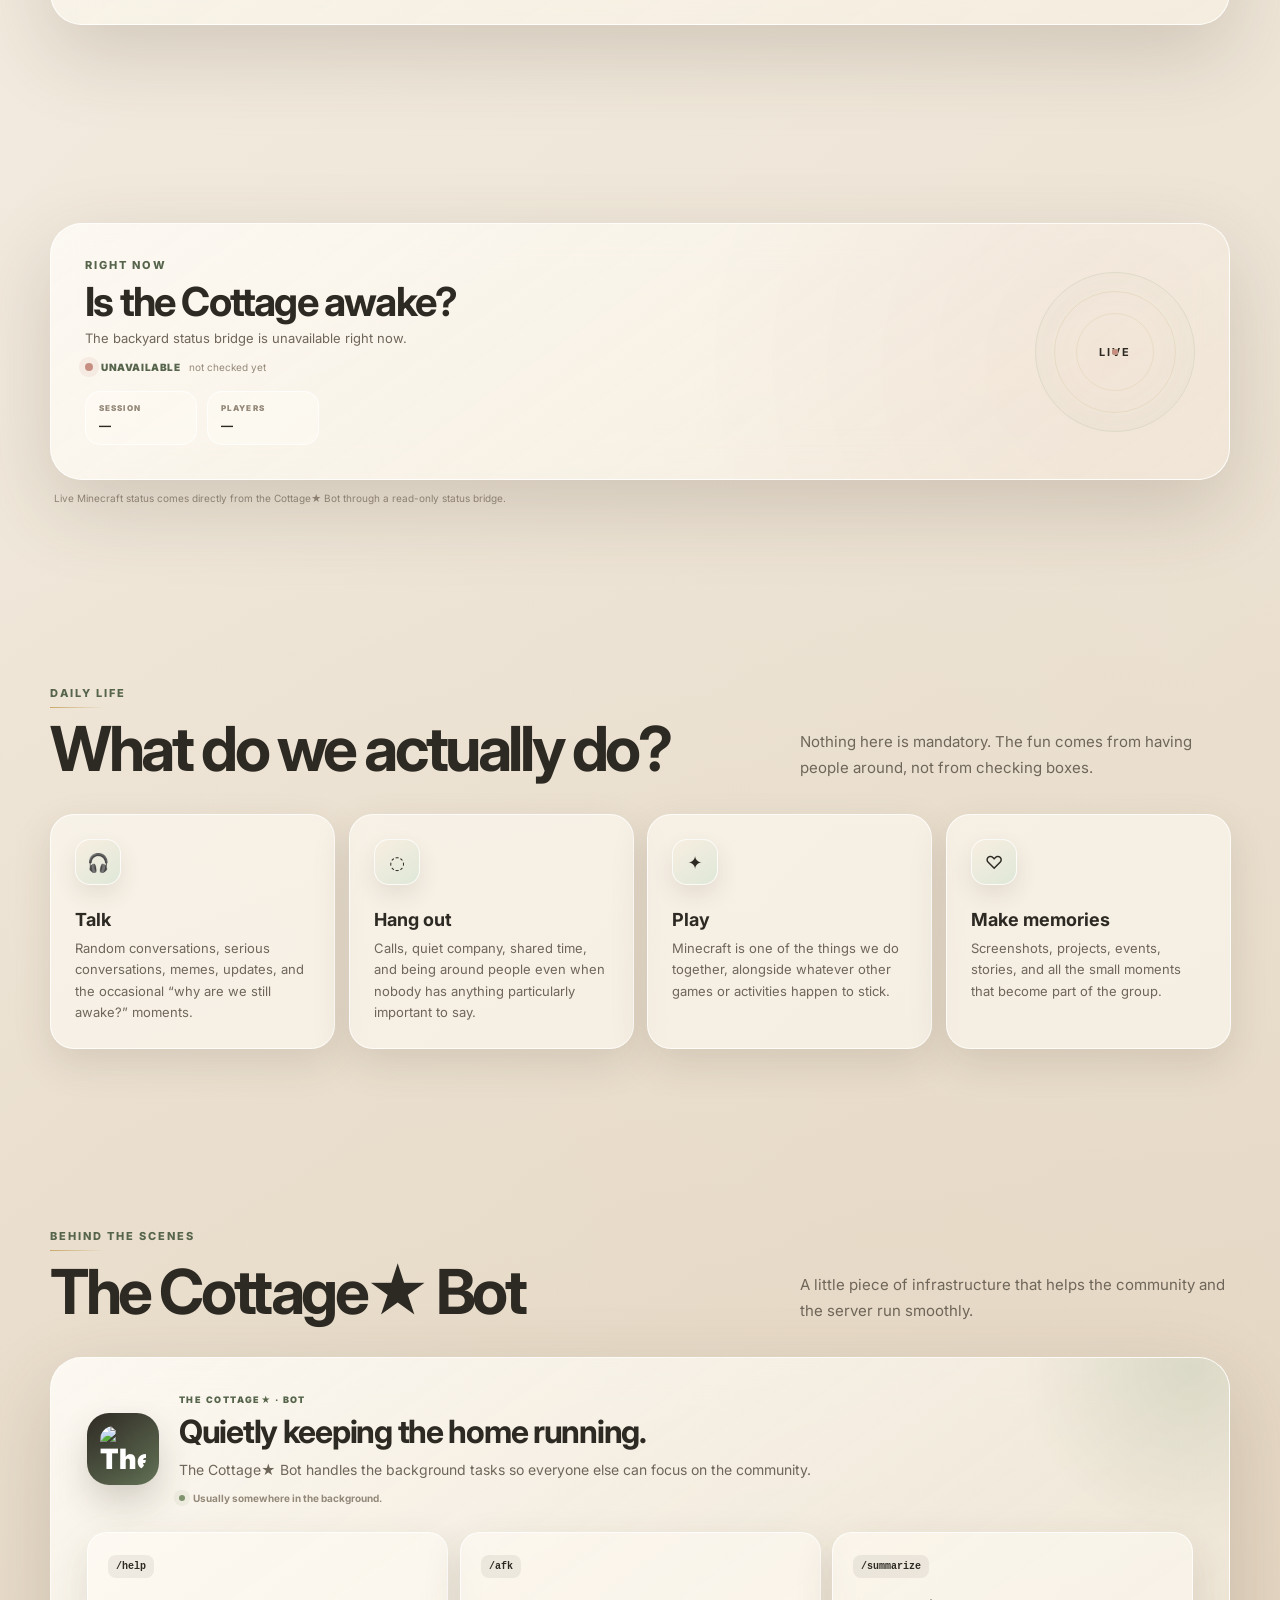
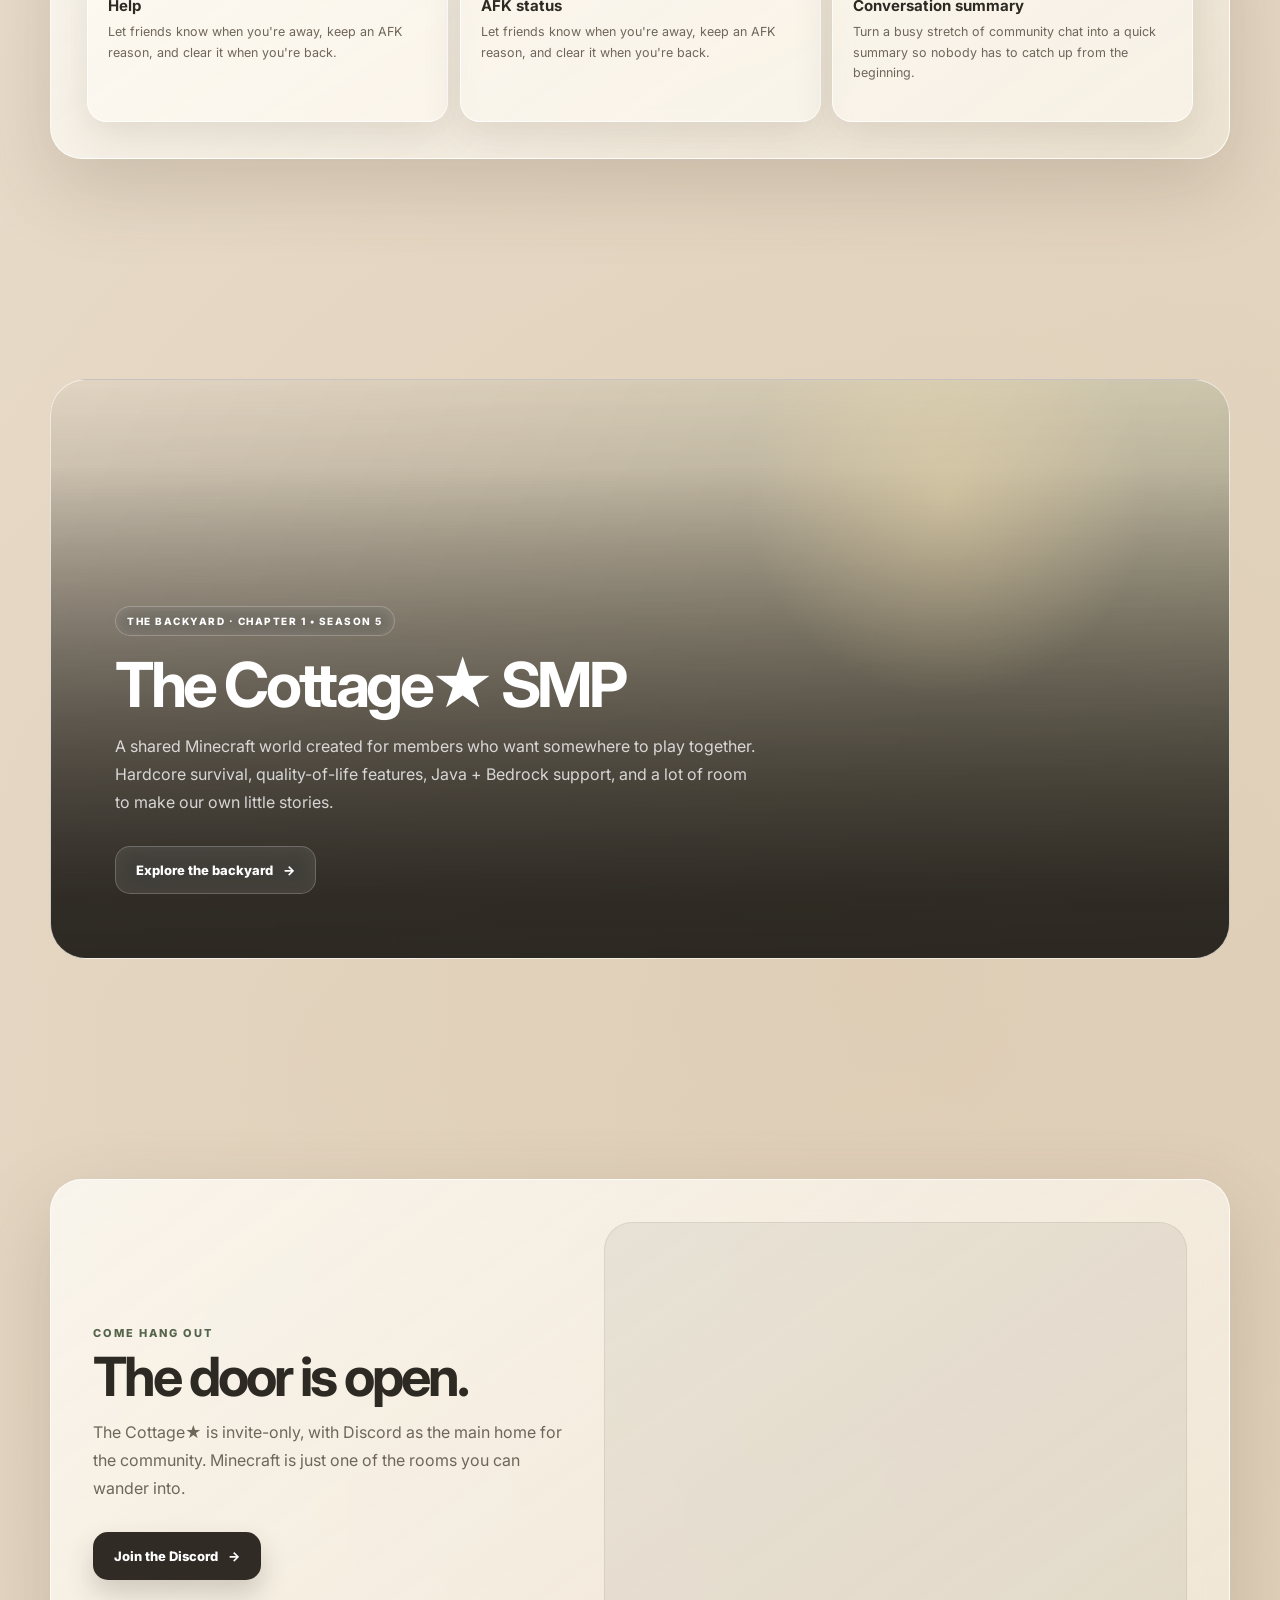
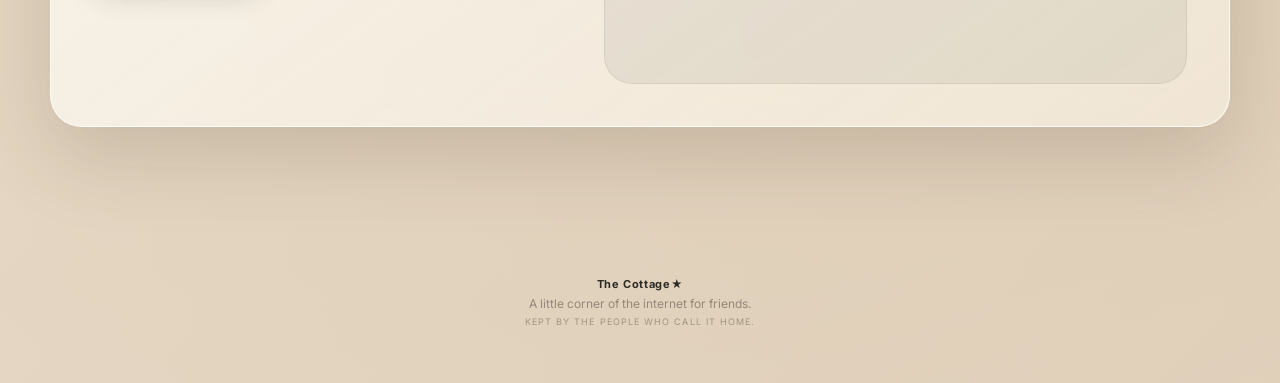
==== commit 154905d9: "Polish homepage wording" ====
--- a/index.html
+++ b/index.html
@@ -227,20 +227,20 @@
 </div>
     <div class="live-orbit" aria-hidden="true"><span></span><span></span><span></span><strong>LIVE</strong></div>
   </div>
-  <p class="live-note">Live Minecraft status comes directly from the Cottage★ Bot through a read-only status bridge. The website never receives the Minecraft server address.</p>
+  <p class="live-note">Live Minecraft status comes directly from the Cottage★ Bot through a read-only status bridge.</p>
 </section>
 
 <section class="section life-section" id="life"><div class="section-head reveal"><div><div class="eyebrow">Daily life</div><h2>What do we actually do?</h2></div><p class="section-intro">Nothing here is mandatory. The fun comes from having people around, not from checking boxes.</p></div>
 <div class="activity-grid">
-<article class="activity reveal" data-tilt style="--delay:40ms"><div class="activity-icon">&#x1F3A7;</div><h3>Talk</h3><p>Random conversations, serious conversations, memes, updates, and the occasional “why are we still awake?” moment.</p></article>
+<article class="activity reveal" data-tilt style="--delay:40ms"><div class="activity-icon">&#x1F3A7;</div><h3>Talk</h3><p>Random conversations, serious conversations, memes, updates, and the occasional “why are we still awake?” moments.</p></article>
 <article class="activity reveal" data-tilt style="--delay:100ms"><div class="activity-icon">◌</div><h3>Hang out</h3><p>Calls, quiet company, shared time, and being around people even when nobody has anything particularly important to say.</p></article>
 <article class="activity reveal" data-tilt style="--delay:160ms"><div class="activity-icon">✦</div><h3>Play</h3><p>Minecraft is one of the things we do together, alongside whatever other games or activities happen to stick.</p></article>
-<article class="activity reveal" data-tilt style="--delay:220ms"><div class="activity-icon">♡</div><h3>Make memories</h3><p>Inside jokes, screenshots, projects, events, stories, and all the small moments that slowly become part of the group.</p></article>
+<article class="activity reveal" data-tilt style="--delay:220ms"><div class="activity-icon">♡</div><h3>Make memories</h3><p>Screenshots, projects, events, stories, and all the small moments that become part of the group.</p></article>
 </div></section>
 <section class="section bot-section" id="bot">
   <div class="section-head reveal">
     <div><div class="eyebrow">Behind the scenes</div><h2>The Cottage★ Bot</h2></div>
-    <p class="section-intro">A little piece of infrastructure that helps the community and the server run smoothly — while staying in the background where it belongs.</p>
+    <p class="section-intro">A little piece of infrastructure that helps the community and the server run smoothly.</p>
   </div>
   <div class="bot-showcase paper reveal">
     <div class="bot-intro">
@@ -248,12 +248,12 @@
       <div>
         <div class="bot-status">THE COTTAGE★ · BOT</div>
         <h3>Quietly keeping the home running.</h3>
-        <p>The Cottage★ bot handles the little things in the background so the people can stay in the foreground. It is useful without trying to become the main character.</p><div class="bot-mood"><span></span><strong>Usually somewhere in the background.</strong></div>
+        <p>The Cottage★ Bot handles the background tasks so everyone else can focus on the community.</p><div class="bot-mood"><span></span><strong>Usually somewhere in the background.</strong></div>
       </div>
     </div>
     <div class="bot-feature-grid bot-public-grid">
-      <article class="bot-feature reveal" style="--delay:80ms"><span class="bot-command">/afk</span><h4>AFK status</h4><p>Let friends know when you're away, keep an AFK reason, and clear it when you're back.</p></article>
-      <article class="bot-feature reveal" style="--delay:150ms"><span class="bot-command">/status</span><h4>Server status</h4><p>Check whether the Cottage★ SMP is connected, starting, running, or offline.</p></article>
+      <article class="bot-feature reveal" style="--delay:80ms"><span class="bot-command">/help</span><h4>Help</h4><p>Let friends know when you're away, keep an AFK reason, and clear it when you're back.</p></article>
+      <article class="bot-feature reveal" style="--delay:150ms"><span class="bot-command">/afk</span><h4>AFK status</h4><p>Let friends know when you're away, keep an AFK reason, and clear it when you're back.</p></article>
       <article class="bot-feature reveal" style="--delay:220ms"><span class="bot-command">/summarize</span><h4>Conversation summary</h4><p>Turn a busy stretch of community chat into a quick summary so nobody has to catch up from the beginning.</p></article>
     </div>
   </div>
--- a/cottage.css
+++ b/cottage.css
@@ -25,7 +25,7 @@
 .activity-grid{display:grid;grid-template-columns:repeat(4,1fr);gap:14px}.activity{min-height:220px;padding:24px;border-radius:24px;background:rgba(255,252,245,.58);border:1px solid rgba(255,255,255,.75);box-shadow:var(--shadow-soft);transform-style:preserve-3d;transition:transform .55s var(--ease),box-shadow .55s var(--ease),background .55s var(--ease)}.activity:hover{transform:translateY(-10px) rotateX(3deg) rotateY(-3deg);box-shadow:0 28px 55px rgba(71,56,38,.17);background:rgba(255,253,248,.82)}.activity-icon{width:46px;height:46px;display:grid;place-items:center;border-radius:15px;background:linear-gradient(145deg,#f7eee1,#dfe8d8);border:1px solid rgba(255,255,255,.8);box-shadow:0 10px 22px rgba(79,62,42,.11);font-size:18px}.activity h3{margin:24px 0 8px;font-size:18px}.activity p{margin:0;color:var(--muted);line-height:1.65;font-size:13px}
 .backyard-card{position:relative;min-height:580px;padding:64px;display:grid;align-items:end;border-radius:36px;background:linear-gradient(180deg,rgba(48,43,37,.04),rgba(48,43,37,.75)),linear-gradient(120deg,rgba(255,247,233,.12),rgba(152,174,129,.26)),url("2C58F125-5521-4799-A848-55533DF42A82.gif") center/cover;border:1px solid rgba(255,255,255,.65);box-shadow:0 30px 90px rgba(57,44,31,.25);color:#fff;isolation:isolate}.backyard-card::after{content:"";position:absolute;inset:0;z-index:-1;background:radial-gradient(circle at 76% 20%,rgba(255,231,178,.36),transparent 20%),linear-gradient(180deg,transparent 15%,rgba(31,28,23,.78) 90%)}.backyard-content{max-width:680px}.backyard-badge{display:inline-block;padding:8px 11px;border-radius:999px;background:rgba(255,255,255,.13);border:1px solid rgba(255,255,255,.22);backdrop-filter:blur(10px);font-size:10px;font-weight:800;letter-spacing:.15em;text-transform:uppercase}.backyard h2{margin:18px 0 16px;color:#fff}.backyard p{margin:0;color:rgba(255,255,255,.78);max-width:650px;line-height:1.75}.backyard .btn.secondary{background:rgba(255,255,255,.12);color:#fff;border-color:rgba(255,255,255,.20)}
 .invite-card{padding:42px;display:grid;grid-template-columns:.9fr 1.1fr;gap:34px;align-items:center}.invite-copy h2{margin:0 0 14px;font-size:clamp(32px,5vw,54px);letter-spacing:-.055em}.invite-copy p{margin:0;color:var(--muted);line-height:1.75}.widget-frame{padding:10px;border-radius:28px;background:rgba(49,43,36,.07);border:1px solid rgba(49,43,36,.08)}.widget-frame iframe{display:block;width:100%;height:440px;border:0;border-radius:20px}
-.footer{padding:40px 0 56px;text-align:center;color:var(--soft);font-size:12px}.footer strong{color:var(--ink)}
+.footer{padding:40px 0 56px;text-align:center;color:var(--soft);font-size:12px;display:flex;flex-direction:column;align-items:center;gap:5px;transition:opacity .7s ease,transform .7s var(--motion-soft)}.footer strong{color:var(--ink);font-size:11px;letter-spacing:.06em}.footer small{font-size:9px;letter-spacing:.12em;text-transform:uppercase;color:rgba(73,61,48,.42)}
 .smp-hero{min-height:78vh;padding:86px 0 70px;display:grid;place-items:center}.smp-hero-card{position:relative;width:100%;min-height:650px;padding:62px;border-radius:40px;overflow:hidden;color:#fff;display:grid;align-items:end;background:linear-gradient(140deg,rgba(44,38,30,.18),rgba(44,38,30,.82)),url("2C58F125-5521-4799-A848-55533DF42A82.gif") center/cover;box-shadow:0 34px 100px rgba(57,44,31,.27);border:1px solid rgba(255,255,255,.50)}.smp-hero-card::before{content:"";position:absolute;inset:-30%;background:conic-gradient(from 0deg,transparent,rgba(255,255,255,.12),transparent 24%,rgba(198,169,109,.12),transparent 44%);animation:slowSpin 24s linear infinite}.smp-hero-card>*{position:relative}.smp-hero-title{max-width:760px}.smp-hero-title .eyebrow{color:#ddd4c3}.smp-hero-title h1{font-size:clamp(54px,9vw,104px);line-height:.92;letter-spacing:-.07em;margin:0 0 20px}.smp-hero-title p{max-width:650px;color:rgba(255,255,255,.80);font-size:17px;line-height:1.72;margin:0}.smp-facts{display:grid;grid-template-columns:repeat(4,1fr);gap:12px;margin-top:26px}.fact{padding:17px;border-radius:18px;background:rgba(255,255,255,.10);border:1px solid rgba(255,255,255,.16);backdrop-filter:blur(12px)}.fact span{display:block;color:rgba(255,255,255,.60);font-size:10px;text-transform:uppercase;letter-spacing:.12em;font-weight:800;margin-bottom:7px}.fact strong{font-size:13px}
 .feature-showcase{display:grid;grid-template-columns:repeat(12,1fr);gap:14px}.feature-card{position:relative;min-height:210px;padding:24px;border-radius:24px;background:linear-gradient(145deg,rgba(255,253,248,.74),rgba(246,237,222,.58));border:1px solid rgba(255,255,255,.82);box-shadow:var(--shadow-soft);overflow:hidden;transition:transform .55s var(--ease),box-shadow .55s var(--ease),background .55s var(--ease)}.feature-card:nth-child(1),.feature-card:nth-child(6),.feature-card:nth-child(11){grid-column:span 7}.feature-card:nth-child(2),.feature-card:nth-child(3),.feature-card:nth-child(4),.feature-card:nth-child(5),.feature-card:nth-child(7),.feature-card:nth-child(8),.feature-card:nth-child(9),.feature-card:nth-child(10),.feature-card:nth-child(12),.feature-card:nth-child(13),.feature-card:nth-child(14),.feature-card:nth-child(15),.feature-card:nth-child(16){grid-column:span 5}.feature-card:hover{transform:translateY(-8px) scale(1.012);box-shadow:0 24px 60px rgba(71,56,38,.15);background:rgba(255,253,249,.90)}.feature-card::after{content:"";position:absolute;width:130px;height:130px;right:-42px;bottom:-48px;border-radius:50%;background:radial-gradient(circle,rgba(127,147,111,.18),transparent 70%);transition:transform .7s var(--ease)}.feature-card:hover::after{transform:scale(1.45)}.feature-card .tag{display:inline-flex;padding:6px 8px;border-radius:999px;background:rgba(127,147,111,.10);color:var(--sage-dark);font-size:9px;letter-spacing:.13em;text-transform:uppercase;font-weight:800}.feature-card h3{margin:18px 0 8px;font-size:19px}.feature-card p{margin:0;color:var(--muted);line-height:1.7;font-size:13px}.feature-card p+p{margin-top:10px}.code{display:inline-block;padding:4px 7px;border-radius:7px;background:rgba(48,43,37,.07);color:var(--ink);font-family:ui-monospace,SFMono-Regular,Consolas,monospace;font-size:11px}
 .rules{padding:42px}.rules-list{display:grid;grid-template-columns:1fr 1fr;gap:12px;margin-top:24px}.rule{padding:20px;border-radius:20px;background:rgba(255,252,245,.52);border:1px solid rgba(255,255,255,.72)}.rule strong{display:block;font-size:14px;margin-bottom:8px}.rule p{margin:0;color:var(--muted);font-size:13px;line-height:1.7}.notice{padding:18px 20px;margin-top:20px;border-radius:18px;color:var(--muted);background:rgba(127,147,111,.08);border:1px solid rgba(127,147,111,.13);line-height:1.7;font-size:13px}
@@ -339,7 +339,7 @@
 .journal-line{padding:30px 34px;position:relative;overflow:hidden}
 .journal-line::before{content:"";position:absolute;left:51px;top:34px;bottom:34px;width:1px;background:linear-gradient(var(--gold),rgba(127,147,111,.08));}
 .journal-entry{display:grid;grid-template-columns:54px 1fr;gap:20px;padding:16px 0;position:relative}.journal-entry>span{font:900 9px ui-monospace,SFMono-Regular,Consolas,monospace;color:var(--sage-dark);padding-top:5px}.journal-entry>div{padding-bottom:14px;border-bottom:1px solid rgba(73,61,48,.08)}.journal-entry:last-child>div{border-bottom:0}.journal-entry h3{margin:0 0 5px;font-size:17px}.journal-entry p{margin:0;color:var(--muted);font-size:13px;line-height:1.7}
-.live-panel{position:relative;display:flex;align-items:center;justify-content:space-between;gap:30px;padding:34px;overflow:hidden}.live-copy{position:relative;z-index:2}.live-copy h2{margin:5px 0 8px;font-size:clamp(25px,4vw,40px);letter-spacing:-.045em}.live-message{margin:0;color:var(--muted);font-size:13px}.live-meta{display:flex;align-items:center;gap:8px;margin-top:15px;font-size:10px;color:var(--soft)}.live-dot{width:8px;height:8px;border-radius:50%;background:var(--sage);box-shadow:0 0 0 6px rgba(127,147,111,.11);animation:pulseDot 2.2s ease-in-out infinite}.live-state{font-weight:900;color:var(--sage-dark);letter-spacing:.06em;text-transform:uppercase}.live-orbit{width:160px;height:160px;position:relative;flex:0 0 160px;display:grid;place-items:center;border-radius:50%;border:1px solid rgba(127,147,111,.16);box-shadow:inset 0 0 40px rgba(127,147,111,.06)}.live-orbit::before,.live-orbit::after{content:"";position:absolute;border:1px solid rgba(201,169,104,.18);border-radius:50%}.live-orbit::before{inset:18px}.live-orbit::after{inset:40px}.live-orbit span{position:absolute;width:6px;height:6px;border-radius:50%;background:var(--gold);animation:liveOrbit 8s linear infinite;transform-origin:80px 0}.live-orbit span:nth-child(2){animation-duration:11s;animation-direction:reverse;background:var(--sage)}.live-orbit span:nth-child(3){animation-duration:14s;background:var(--rose)}.live-orbit strong{font-size:11px;letter-spacing:.18em}.live-note{margin:10px 4px 0;color:var(--soft);font-size:10px;line-height:1.6}
+.live-panel{position:relative;display:flex;align-items:center;justify-content:space-between;gap:30px;padding:34px;overflow:hidden;transition:box-shadow .7s var(--motion-soft),border-color .7s ease,transform .7s var(--motion-soft)}.live-panel::before{content:"";position:absolute;inset:-20%;background:radial-gradient(circle at 78% 50%,rgba(127,147,111,.10),transparent 32%);opacity:0;transition:opacity .7s ease;pointer-events:none}.live-panel[data-live-state="online"]::before{opacity:1}.live-panel[data-live-state="warning"]::before{background:radial-gradient(circle at 78% 50%,rgba(201,169,104,.11),transparent 32%);opacity:1}.live-panel[data-live-state="offline"]::before{background:radial-gradient(circle at 78% 50%,rgba(199,143,130,.10),transparent 32%);opacity:1}.live-copy{position:relative;z-index:2}.live-copy h2{margin:5px 0 8px;font-size:clamp(25px,4vw,40px);letter-spacing:-.045em}.live-message{margin:0;color:var(--muted);font-size:13px}.live-meta{display:flex;align-items:center;gap:8px;margin-top:15px;font-size:10px;color:var(--soft)}.live-dot{width:8px;height:8px;border-radius:50%;background:var(--sage);box-shadow:0 0 0 6px rgba(127,147,111,.11);animation:pulseDot 2.2s ease-in-out infinite}.live-state{font-weight:900;color:var(--sage-dark);letter-spacing:.06em;text-transform:uppercase}.live-orbit{width:160px;height:160px;position:relative;flex:0 0 160px;display:grid;place-items:center;border-radius:50%;border:1px solid rgba(127,147,111,.16);box-shadow:inset 0 0 40px rgba(127,147,111,.06)}.live-orbit::before,.live-orbit::after{content:"";position:absolute;border:1px solid rgba(201,169,104,.18);border-radius:50%}.live-orbit::before{inset:18px}.live-orbit::after{inset:40px}.live-orbit span{position:absolute;width:6px;height:6px;border-radius:50%;background:var(--gold);animation:liveOrbit 8s linear infinite;transform-origin:80px 0}.live-orbit span:nth-child(2){animation-duration:11s;animation-direction:reverse;background:var(--sage)}.live-orbit span:nth-child(3){animation-duration:14s;background:var(--rose)}.live-orbit strong{font-size:11px;letter-spacing:.18em}.live-note{margin:10px 4px 0;color:var(--soft);font-size:10px;line-height:1.6}
 .smp-gallery{display:grid;grid-template-columns:1.35fr 1fr;gap:16px}.smp-shot{margin:0;position:relative;min-height:300px;border-radius:28px;overflow:hidden;background:rgba(255,252,245,.45);border:1px solid rgba(255,255,255,.7);box-shadow:var(--shadow-soft)}.smp-shot-wide{grid-row:span 2;min-height:620px}.smp-shot img{width:100%;height:100%;object-fit:cover;display:block;transition:transform 1.2s var(--motion-soft),filter 1s var(--motion-soft)}.smp-shot:hover img{transform:scale(1.045);filter:saturate(1.04)}.smp-shot-placeholder{position:absolute;inset:0;display:flex;flex-direction:column;justify-content:flex-end;padding:24px;background:linear-gradient(145deg,#4b4035,#7f936f);color:#fff}.smp-shot:not(.missing) .smp-shot-placeholder{display:none}.smp-shot-placeholder span{font:800 10px ui-monospace,SFMono-Regular,Consolas,monospace;opacity:.55}.smp-shot-placeholder strong{font-size:20px;margin-top:8px}.smp-shot-placeholder small{font-size:10px;opacity:.7;margin-top:5px}.smp-shot figcaption{position:absolute;left:18px;bottom:16px;color:#fff;background:rgba(32,28,24,.58);padding:7px 10px;border-radius:999px;backdrop-filter:blur(10px)}
 .bot-mood{display:flex;align-items:center;gap:8px;margin-top:10px;color:var(--soft);font-size:10px}.bot-mood span{width:6px;height:6px;border-radius:50%;background:var(--sage);box-shadow:0 0 0 5px rgba(127,147,111,.09);animation:pulseDot 2.5s ease-in-out infinite}.bot-avatar img{width:46px;height:46px;object-fit:contain;border-radius:14px;filter:drop-shadow(0 6px 10px rgba(0,0,0,.16))}
 .entrance-screen{position:fixed;inset:0;z-index:200;background:#2d2923;display:grid;place-items:center;pointer-events:none;opacity:1;animation:entranceOut 1.1s var(--motion-soft) 1.1s forwards}.entrance-mark{display:grid;place-items:center;color:#fff;text-align:center;transform:translateY(10px);opacity:0;animation:entranceMark .8s var(--motion-soft) .12s forwards}.entrance-mark img{width:76px;height:76px;border-radius:22px;box-shadow:0 18px 50px rgba(0,0,0,.28)}.entrance-mark span{margin-top:15px;font-size:20px;font-weight:800;letter-spacing:-.04em}.entrance-mark small{margin-top:6px;color:rgba(255,255,255,.52);font-size:9px;letter-spacing:.18em;text-transform:uppercase}
@@ -1239,7 +1239,10 @@
 
 button:focus-visible,
 a:focus-visible,
-.gallery-photo:focus-visible{
+button:focus-visible,
+.gallery-photo:focus-visible,
+.gallery-filter:focus-visible,
+.mobile-menu-toggle:focus-visible{
   outline:2px solid var(--sage);
   outline-offset:4px;
 }
@@ -1419,10 +1422,11 @@
   position:absolute;
   inset:0;
   opacity:.14;
+  --map-cell:54px;
   background:
     linear-gradient(rgba(255,255,255,.7) 1px,transparent 1px),
     linear-gradient(90deg,rgba(255,255,255,.7) 1px,transparent 1px);
-  background-size:54px 54px;
+  background-size:var(--map-cell) var(--map-cell);
   mask-image:linear-gradient(90deg,transparent,black 12%,black 88%,transparent);
   animation:smpGridDrift 20s linear infinite;
 }
@@ -1486,9 +1490,9 @@
   box-shadow:0 0 0 4px rgba(201,169,104,.10);
   animation:mapPinPulse 3.6s ease-in-out infinite;
 }
-.marker-home{left:12%;top:24%}
-.marker-path{right:16%;top:42%}
-.marker-yard{left:23%;bottom:20%}
+.marker-home{left:calc(8 * var(--map-cell));top:calc(12 * var(--map-cell));transform:translate(-50%,-50%)}
+.marker-path{left:calc(5 * var(--map-cell));top:calc(11 * var(--map-cell));transform:translate(-50%,-50%)}
+.marker-yard{left:calc(5 * var(--map-cell));top:calc(12 * var(--map-cell));transform:translate(-50%,-50%)}
 .smp-map-code{
   position:absolute;
   left:30px;
@@ -1532,11 +1536,18 @@
   font-size:12px;
 }
 
+.gallery-filter-row{display:flex;align-items:center;justify-content:space-between;gap:16px;margin:-8px 0 22px}
 .gallery-filters{
   display:flex;
   gap:8px;
   flex-wrap:wrap;
-  margin:-8px 0 22px;
+}
+.gallery-count{
+  flex:0 0 auto;
+  color:var(--soft);
+  font:800 8px ui-monospace,SFMono-Regular,Consolas,monospace;
+  letter-spacing:.14em;
+  text-transform:uppercase;
 }
 .gallery-filter{
   min-height:36px;
@@ -1601,19 +1612,24 @@
   }
   .memory-media{min-height:240px}
   .memory-copy{padding:28px}
-  .smp-map-grid{background-size:38px 38px}
+  .smp-map-grid{--map-cell:38px}
   .smp-compass{top:18px;right:18px;width:42px;height:42px}
   .smp-map-code{left:18px;top:20px}
   .smp-map-scale{right:18px;bottom:20px}
   .smp-marker{font-size:7px;padding:5px 7px}
-  .marker-home{left:8%;top:24%}
-  .marker-path{right:8%;top:45%}
-  .marker-yard{left:15%;bottom:24%}
+  .marker-home{left:calc(8 * var(--map-cell));top:calc(12 * var(--map-cell))}
+  .marker-path{left:calc(5 * var(--map-cell));top:calc(11 * var(--map-cell))}
+  .marker-yard{left:calc(5 * var(--map-cell));top:calc(12 * var(--map-cell))}
   .live-stats{gap:7px}
   .live-stats > div{min-width:0;flex:1}
-  .gallery-filters{
+  .gallery-filter-row{
+    align-items:flex-start;
+    flex-direction:column;
     margin-top:-2px;
     margin-bottom:18px;
+  }
+  .gallery-count{
+    padding-left:2px;
   }
   .gallery-filter{
     min-height:34px;
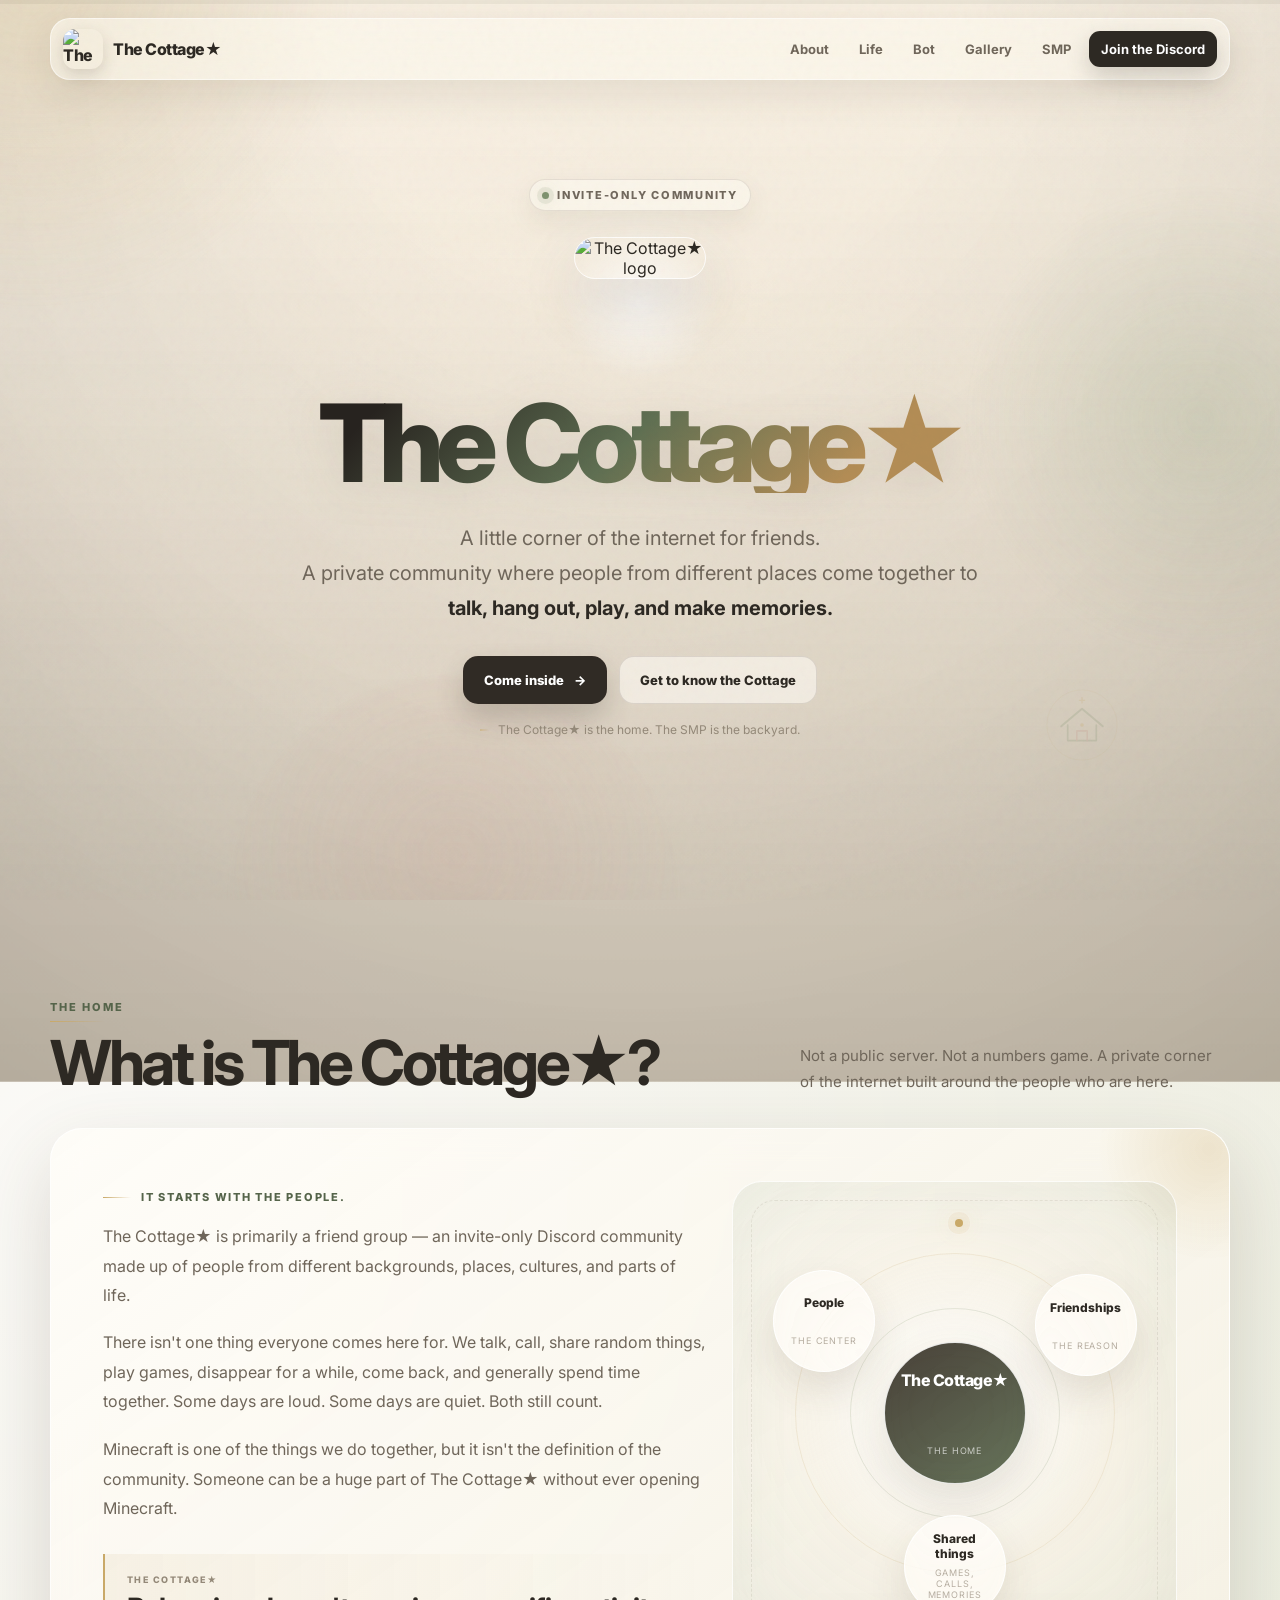
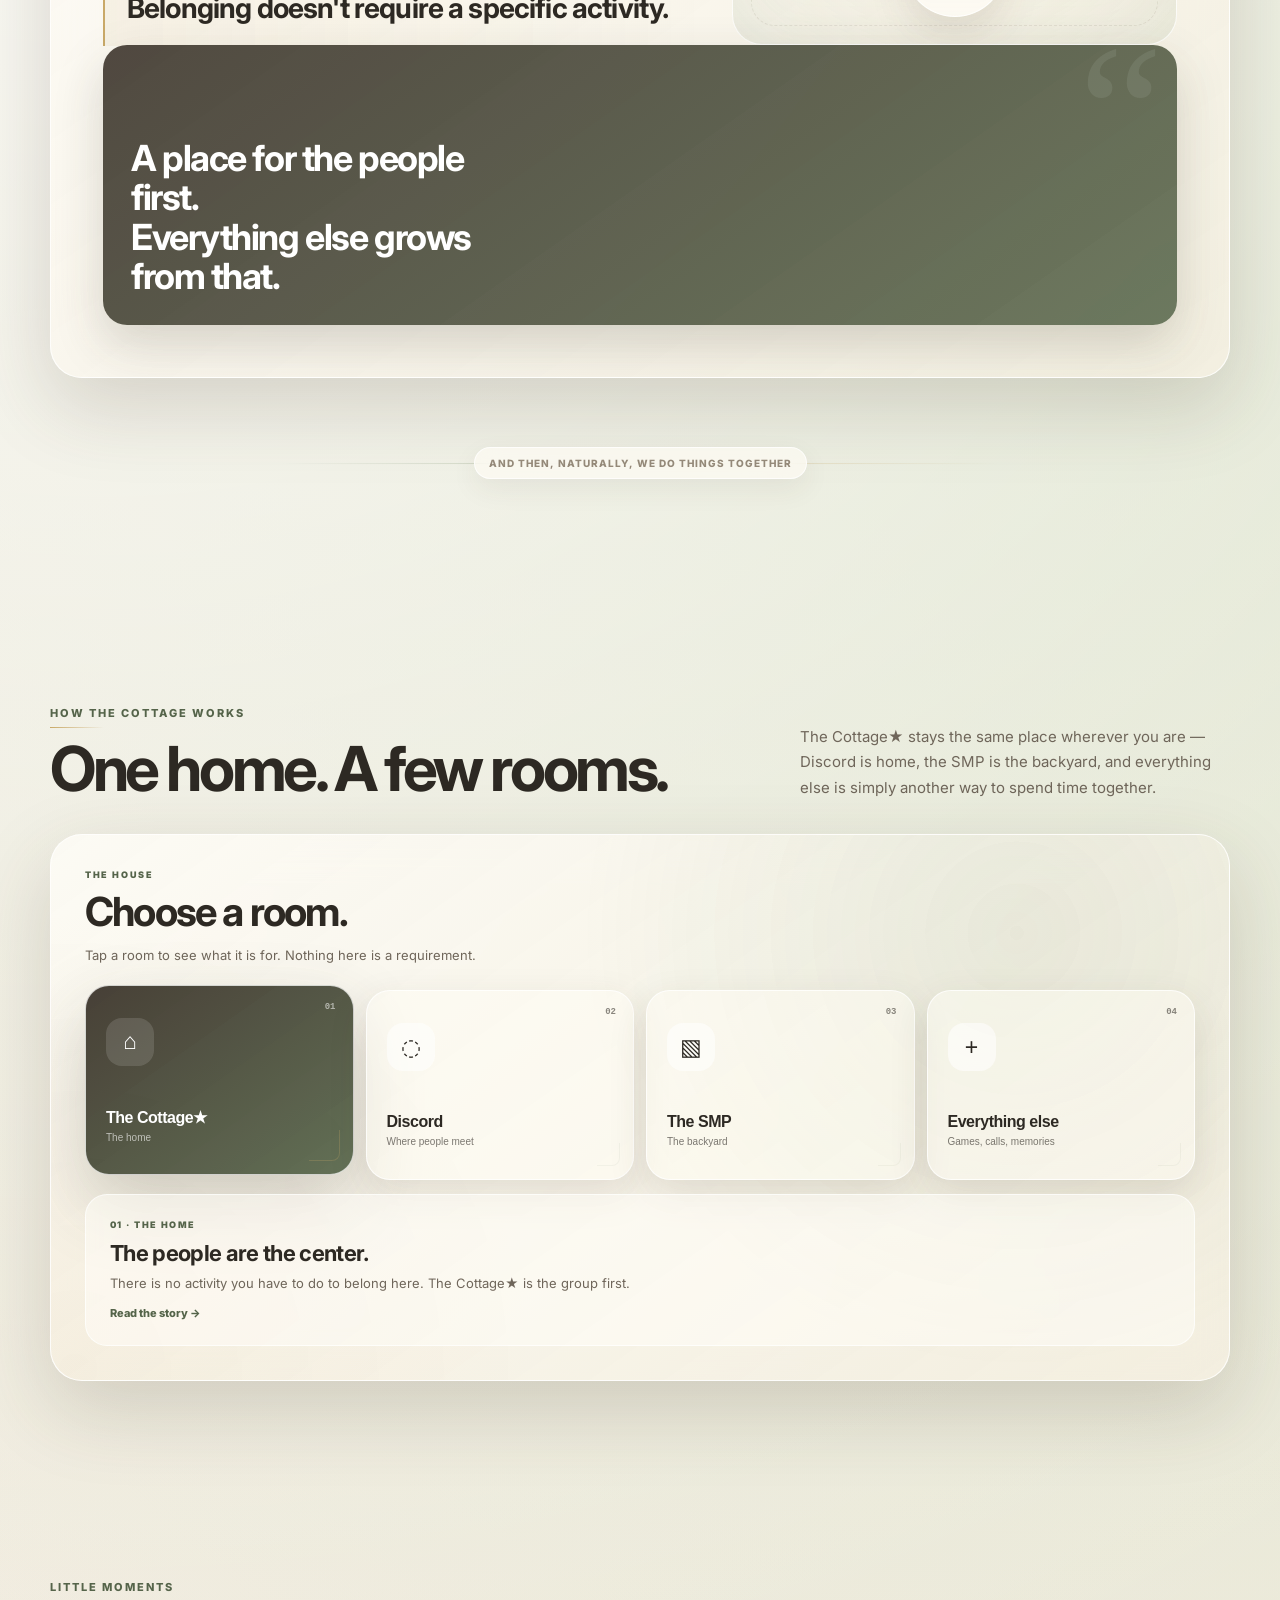
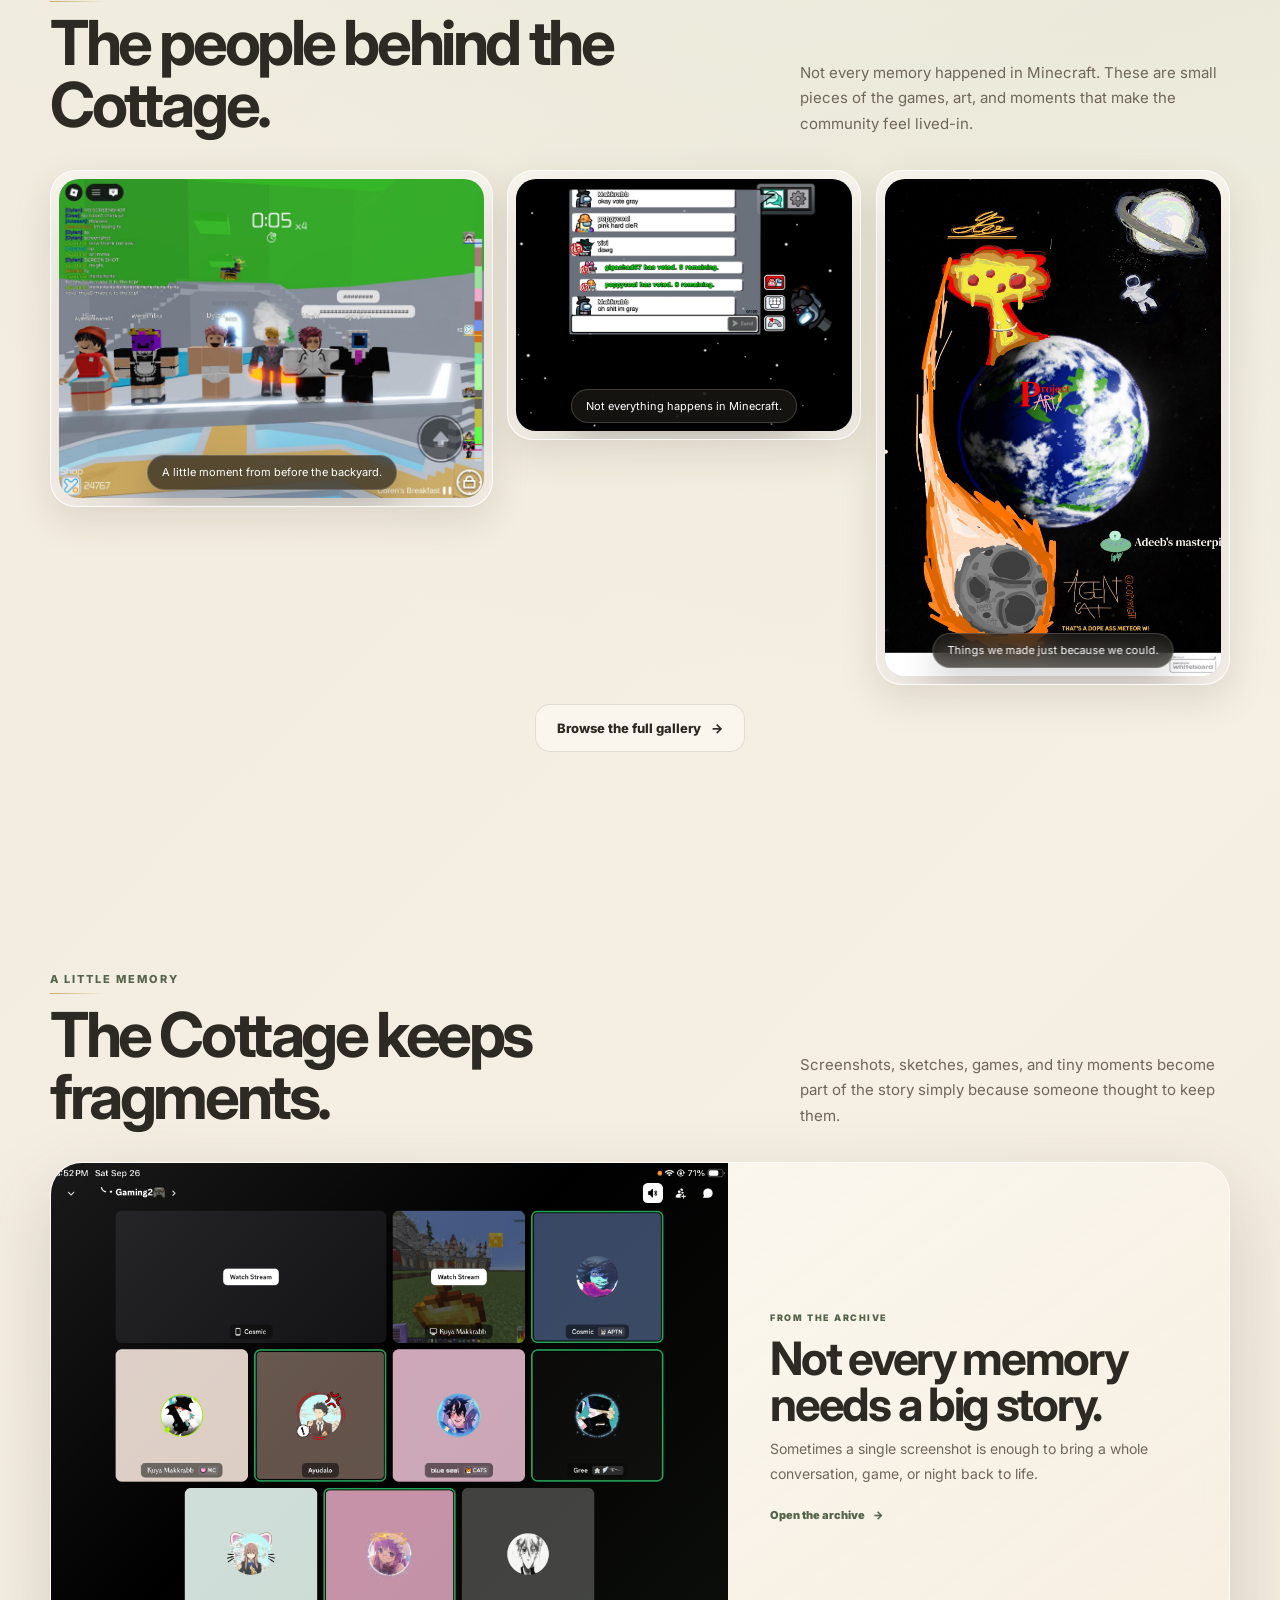
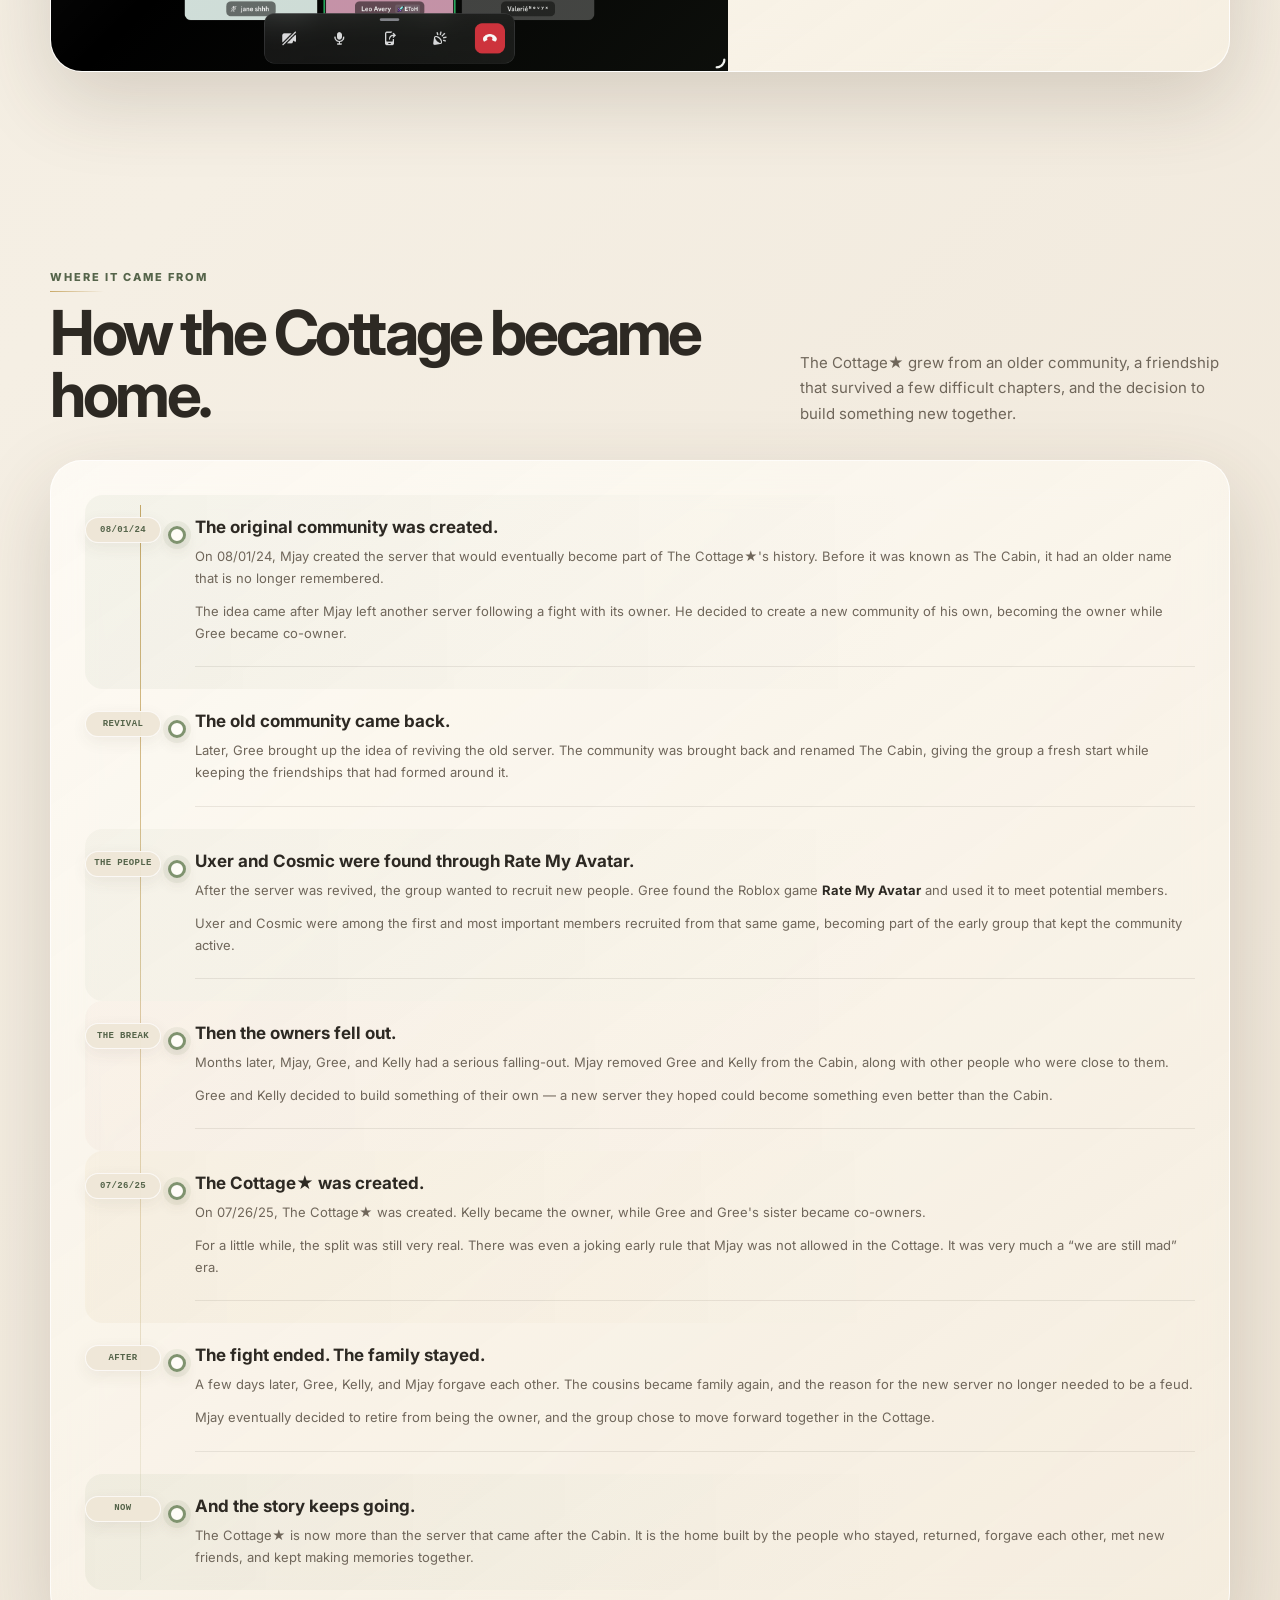
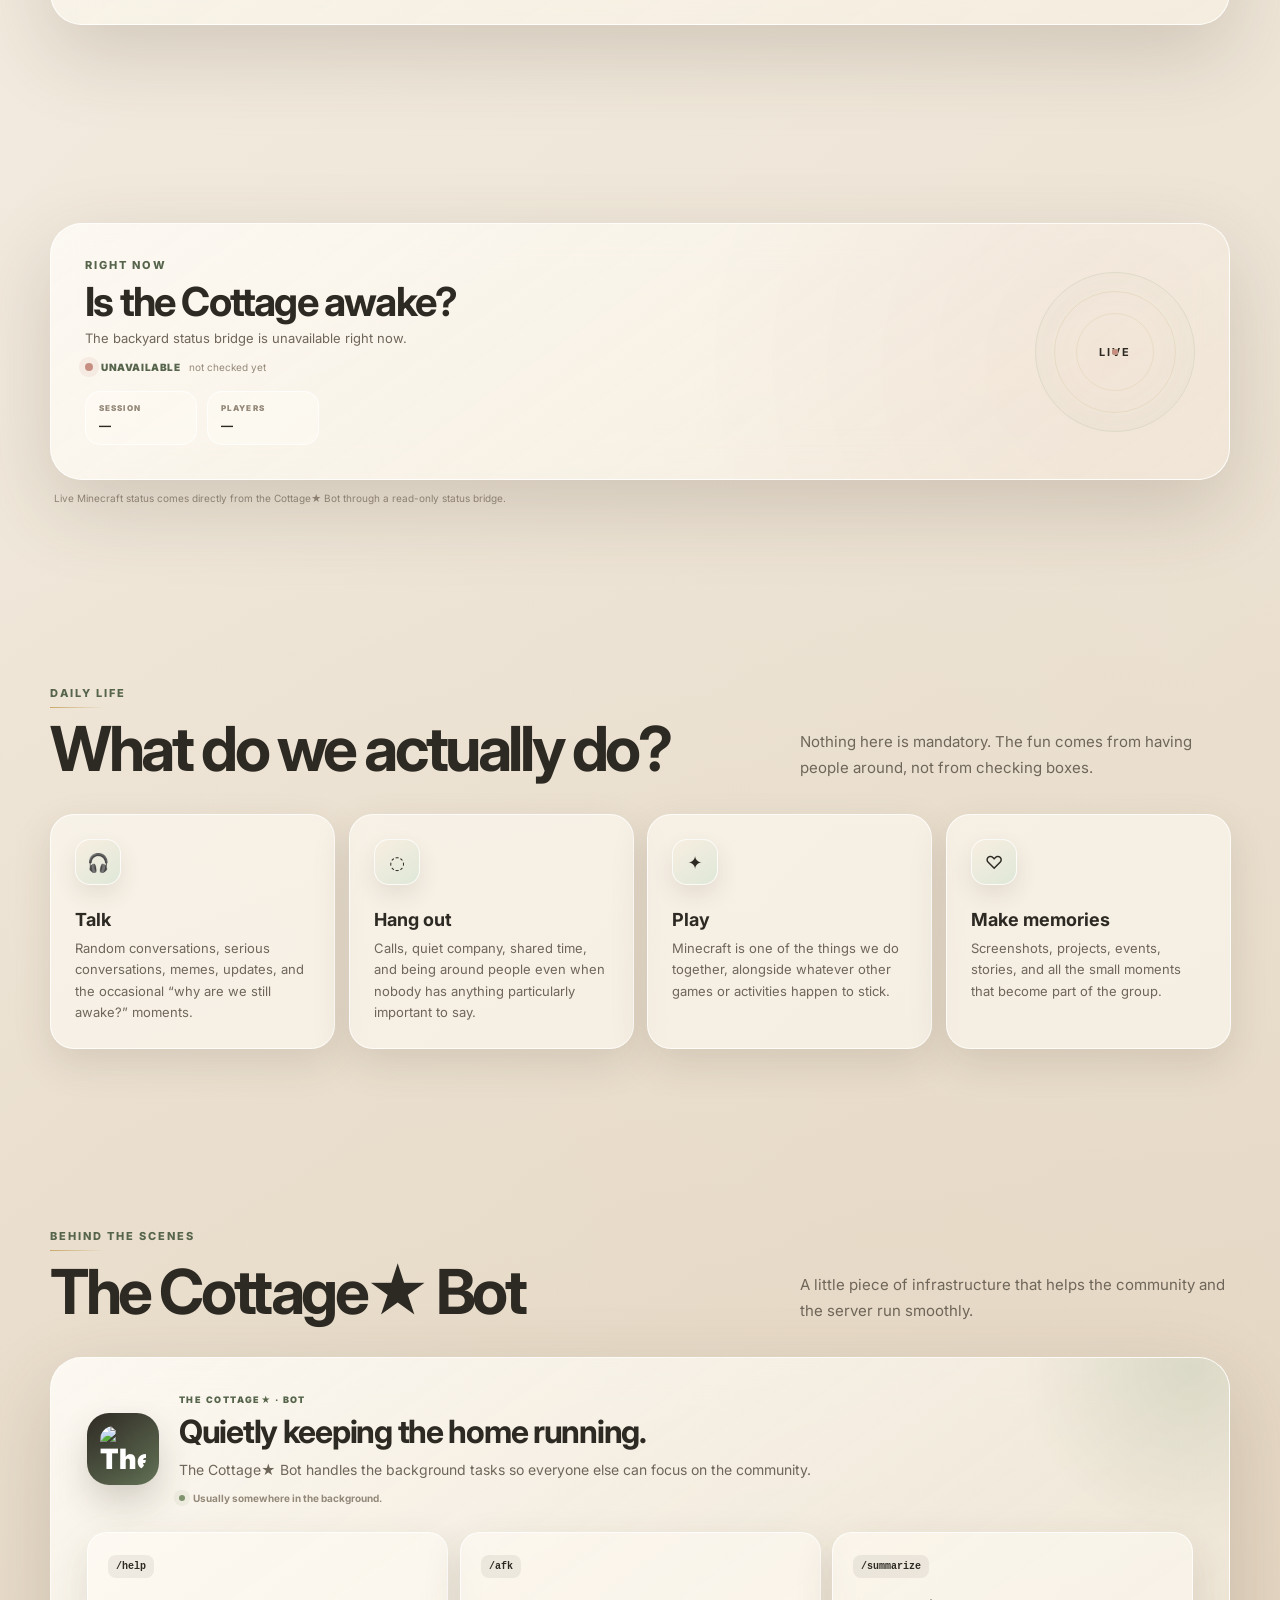
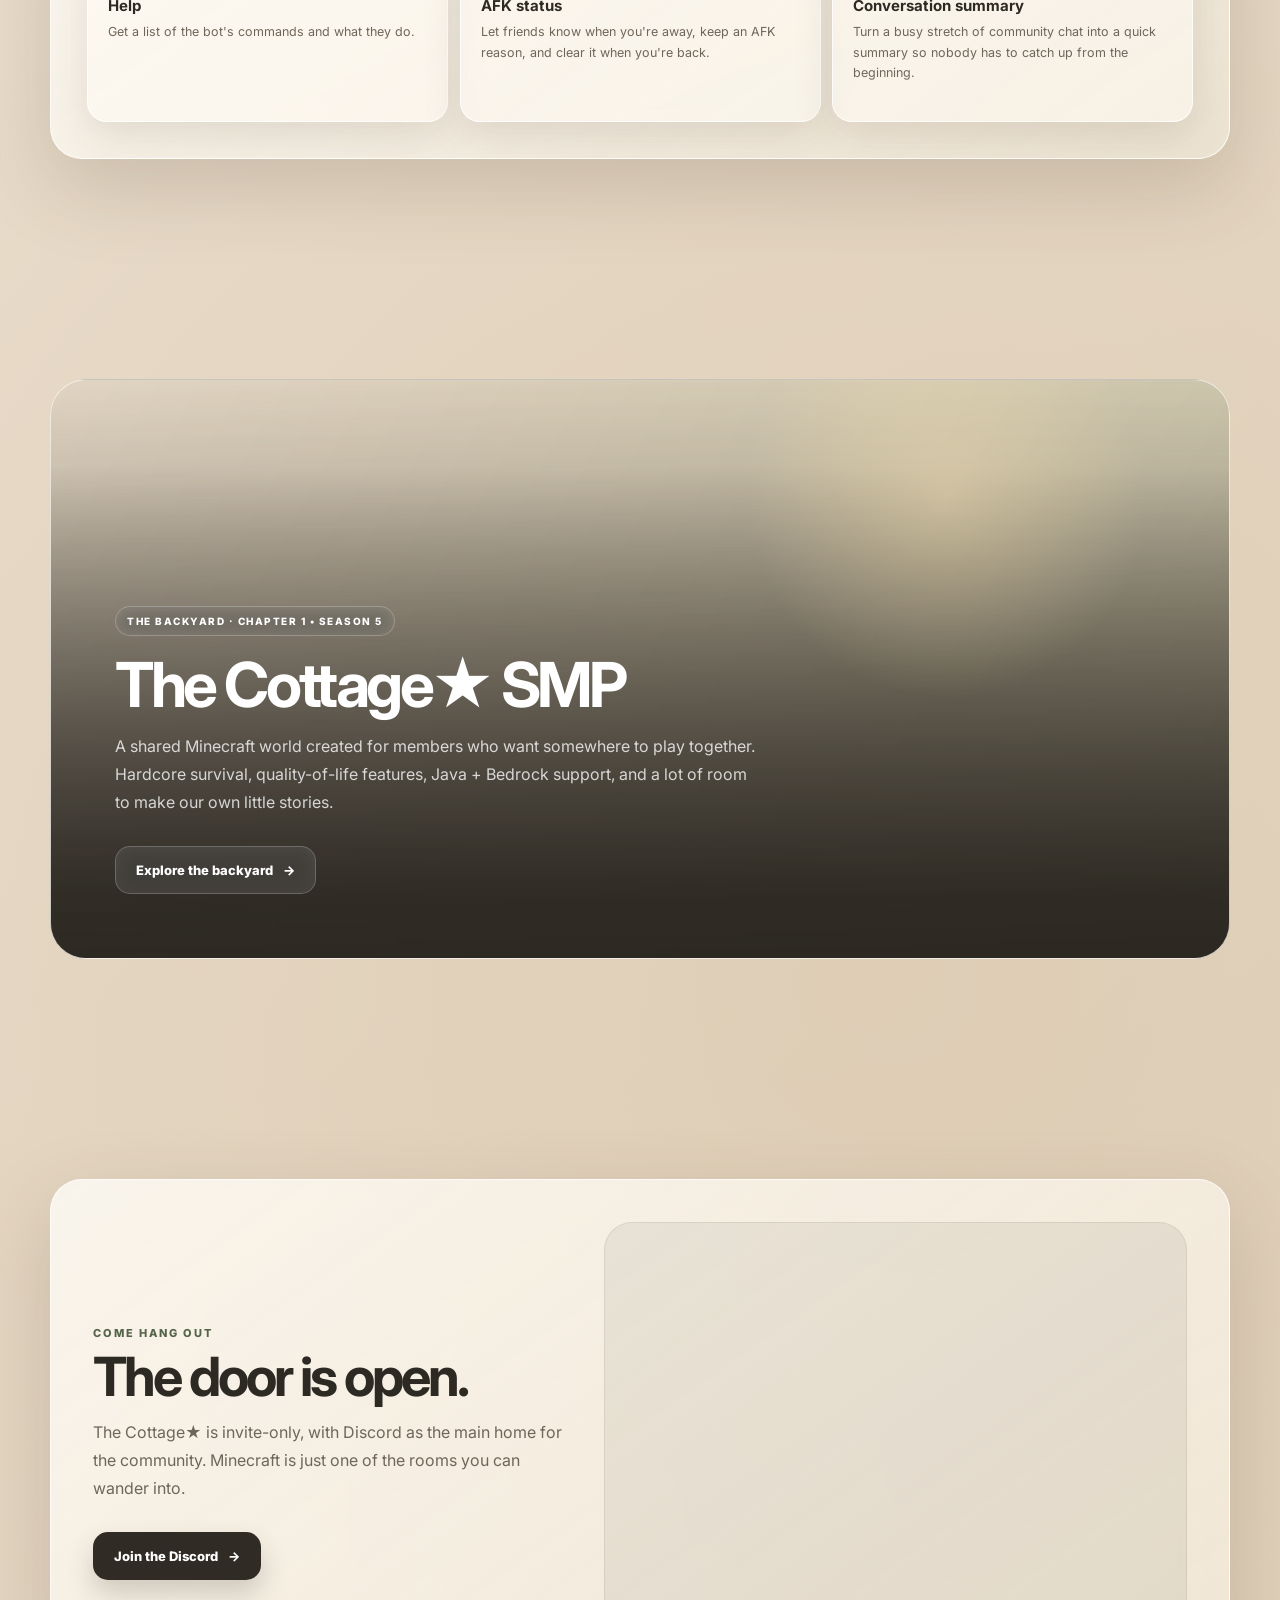
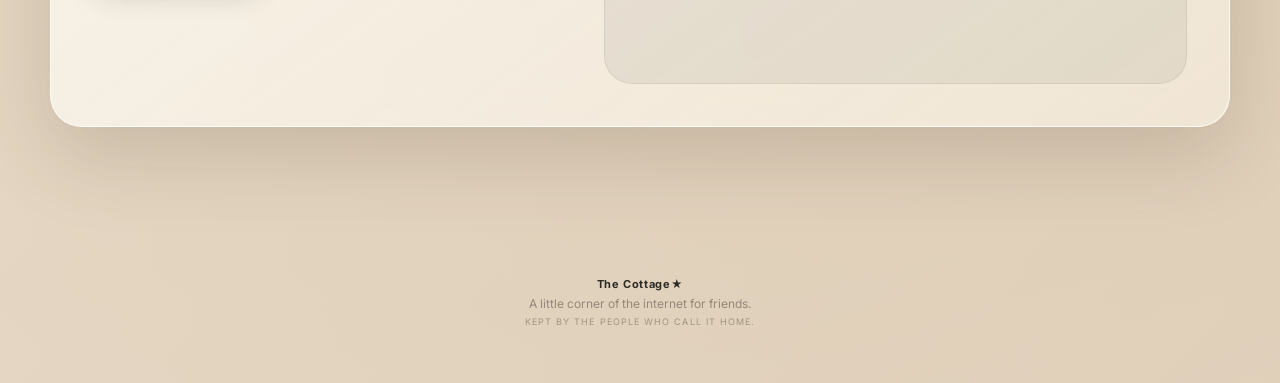
==== commit 6a13a43d: "Fix bot command descriptions" ====
--- a/index.html
+++ b/index.html
@@ -252,7 +252,7 @@
       </div>
     </div>
     <div class="bot-feature-grid bot-public-grid">
-      <article class="bot-feature reveal" style="--delay:80ms"><span class="bot-command">/help</span><h4>Help</h4><p>Let friends know when you're away, keep an AFK reason, and clear it when you're back.</p></article>
+      <article class="bot-feature reveal" style="--delay:80ms"><span class="bot-command">/help</span><h4>Help</h4><p>Get a list of the bot's commands and what they do.</p></article>
       <article class="bot-feature reveal" style="--delay:150ms"><span class="bot-command">/afk</span><h4>AFK status</h4><p>Let friends know when you're away, keep an AFK reason, and clear it when you're back.</p></article>
       <article class="bot-feature reveal" style="--delay:220ms"><span class="bot-command">/summarize</span><h4>Conversation summary</h4><p>Turn a busy stretch of community chat into a quick summary so nobody has to catch up from the beginning.</p></article>
     </div>
